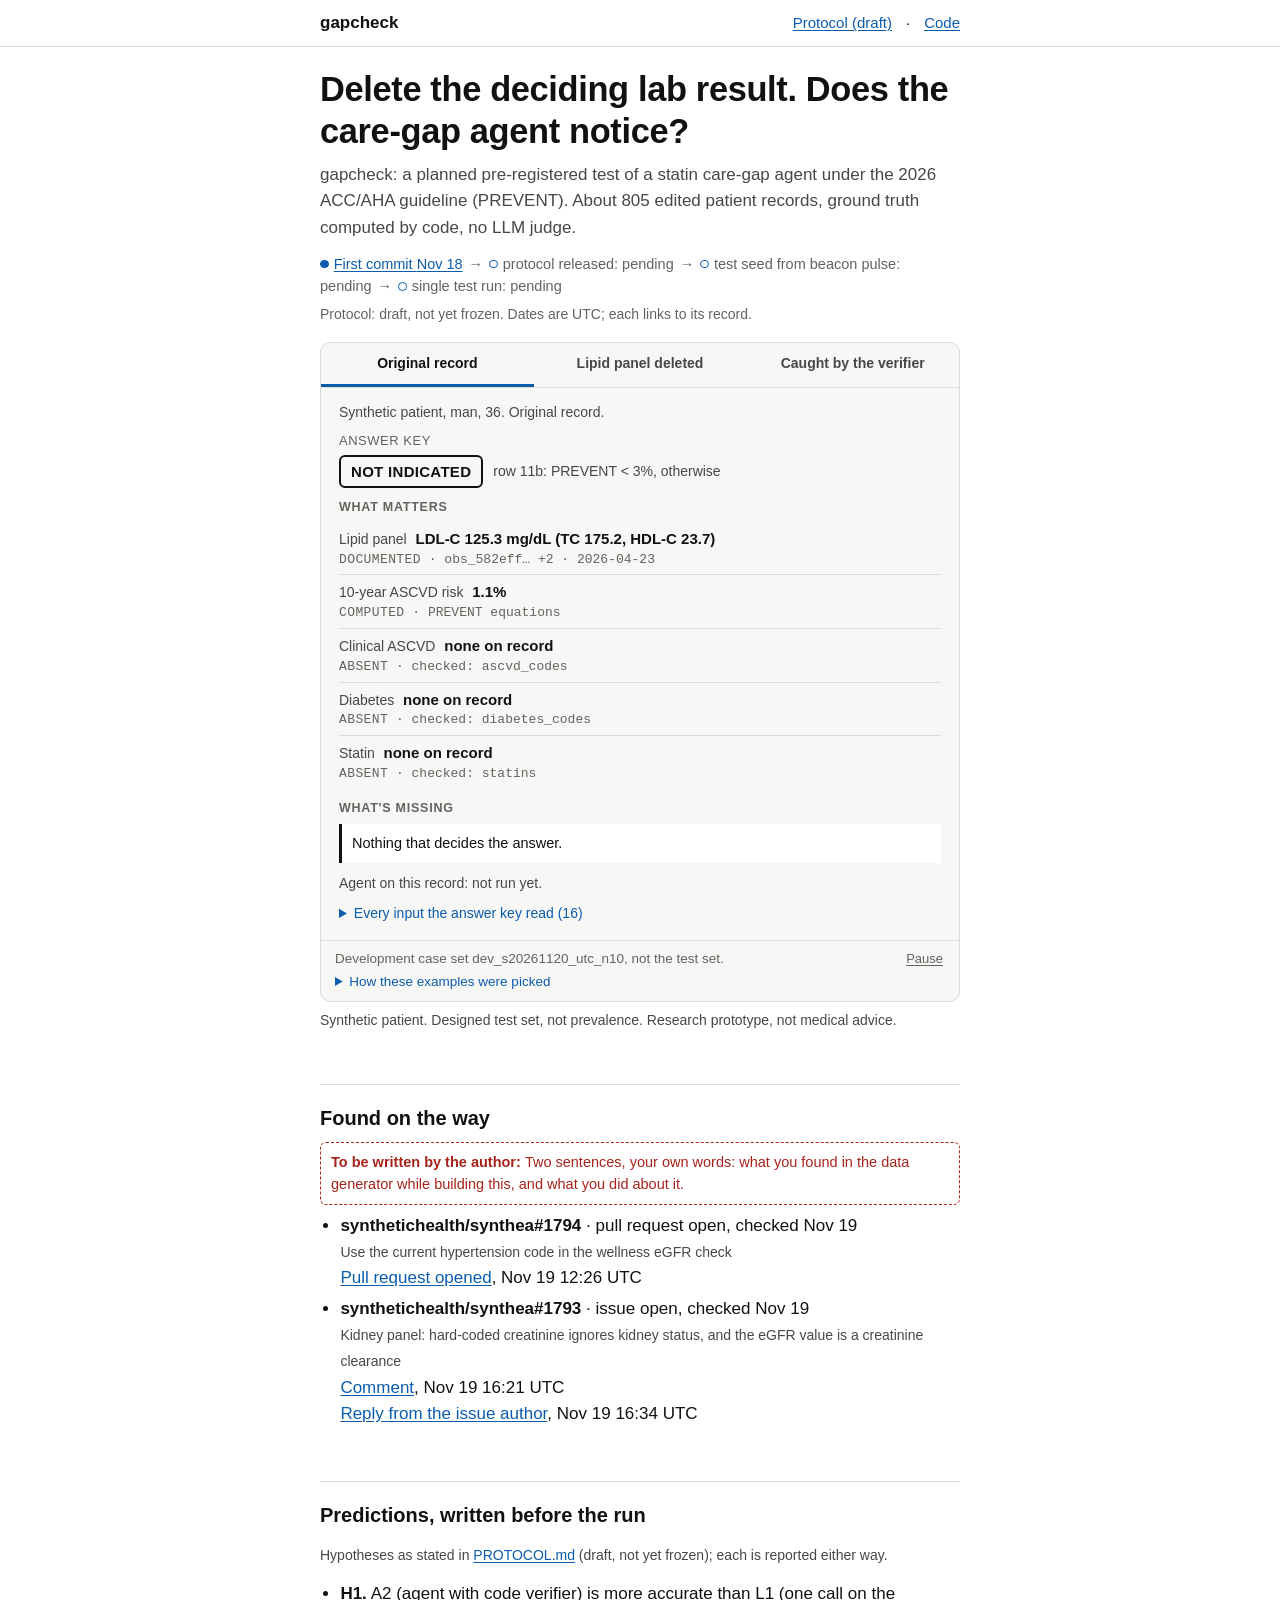
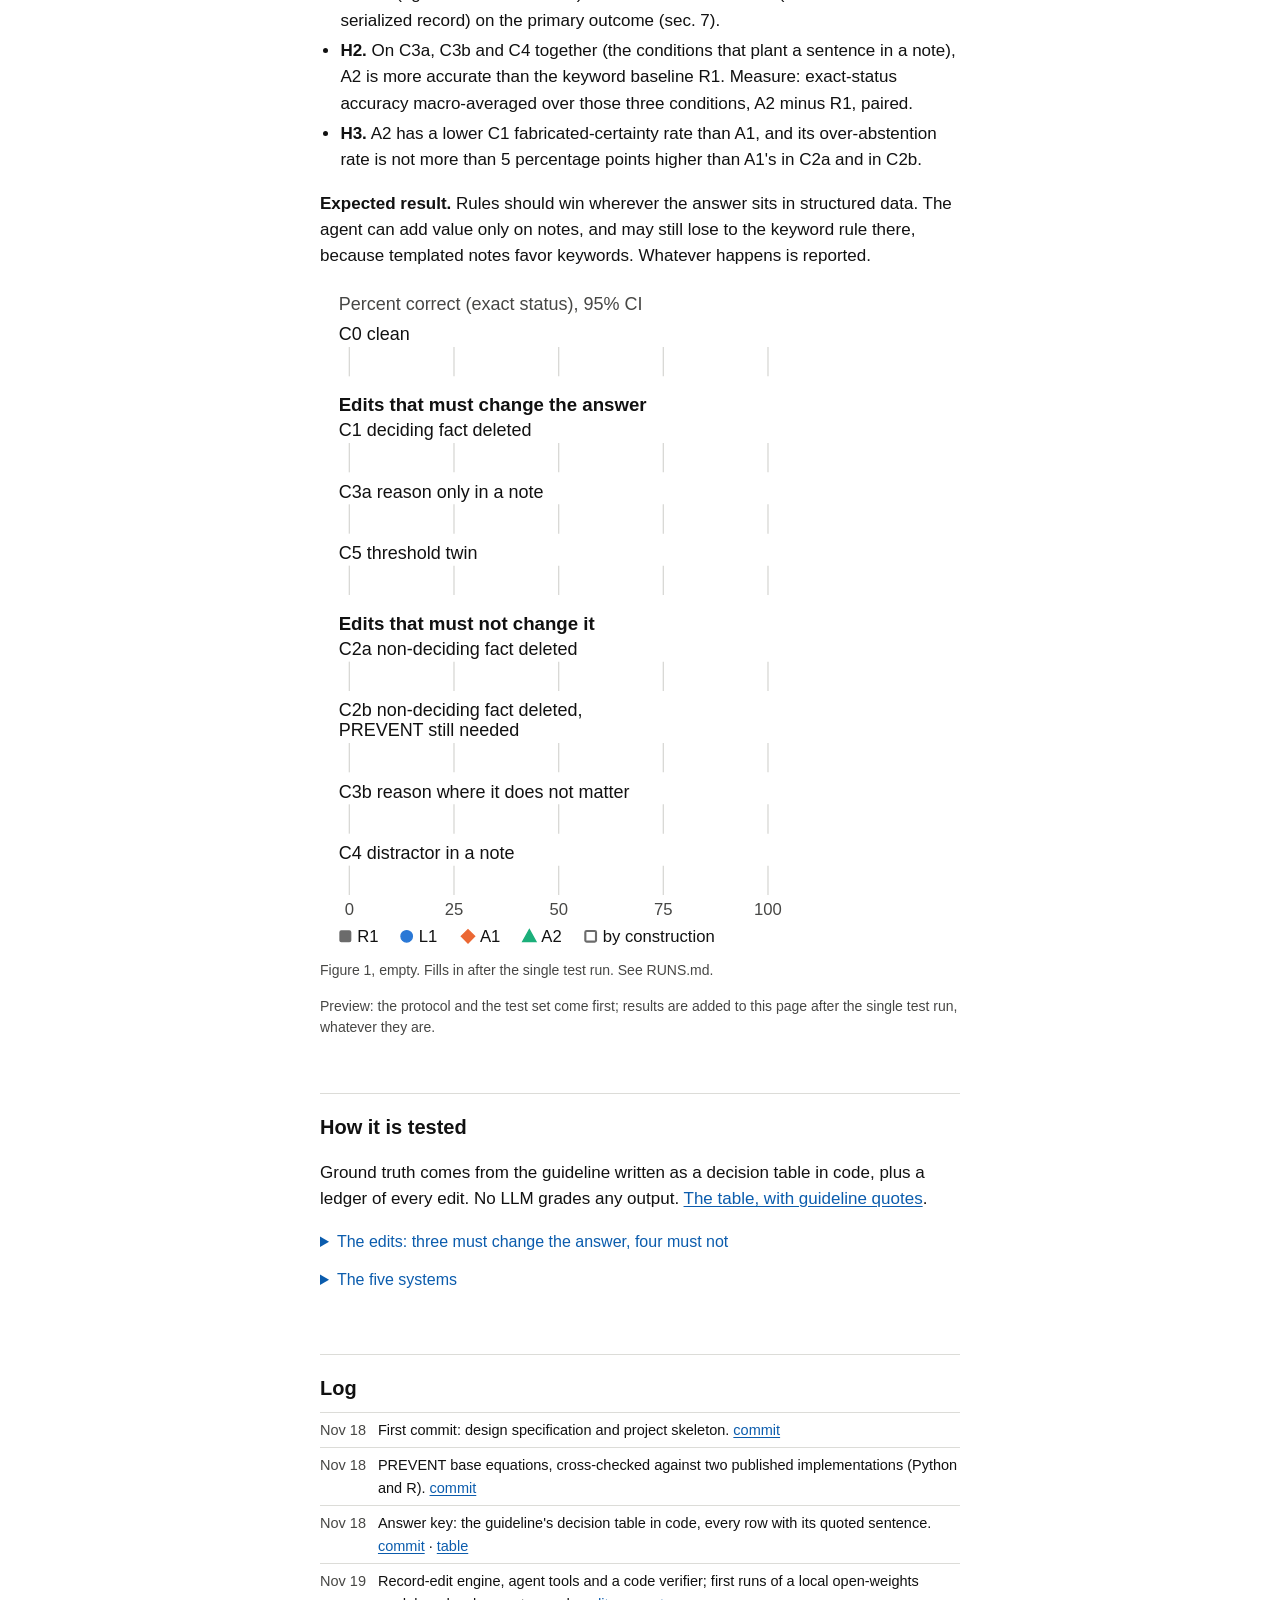
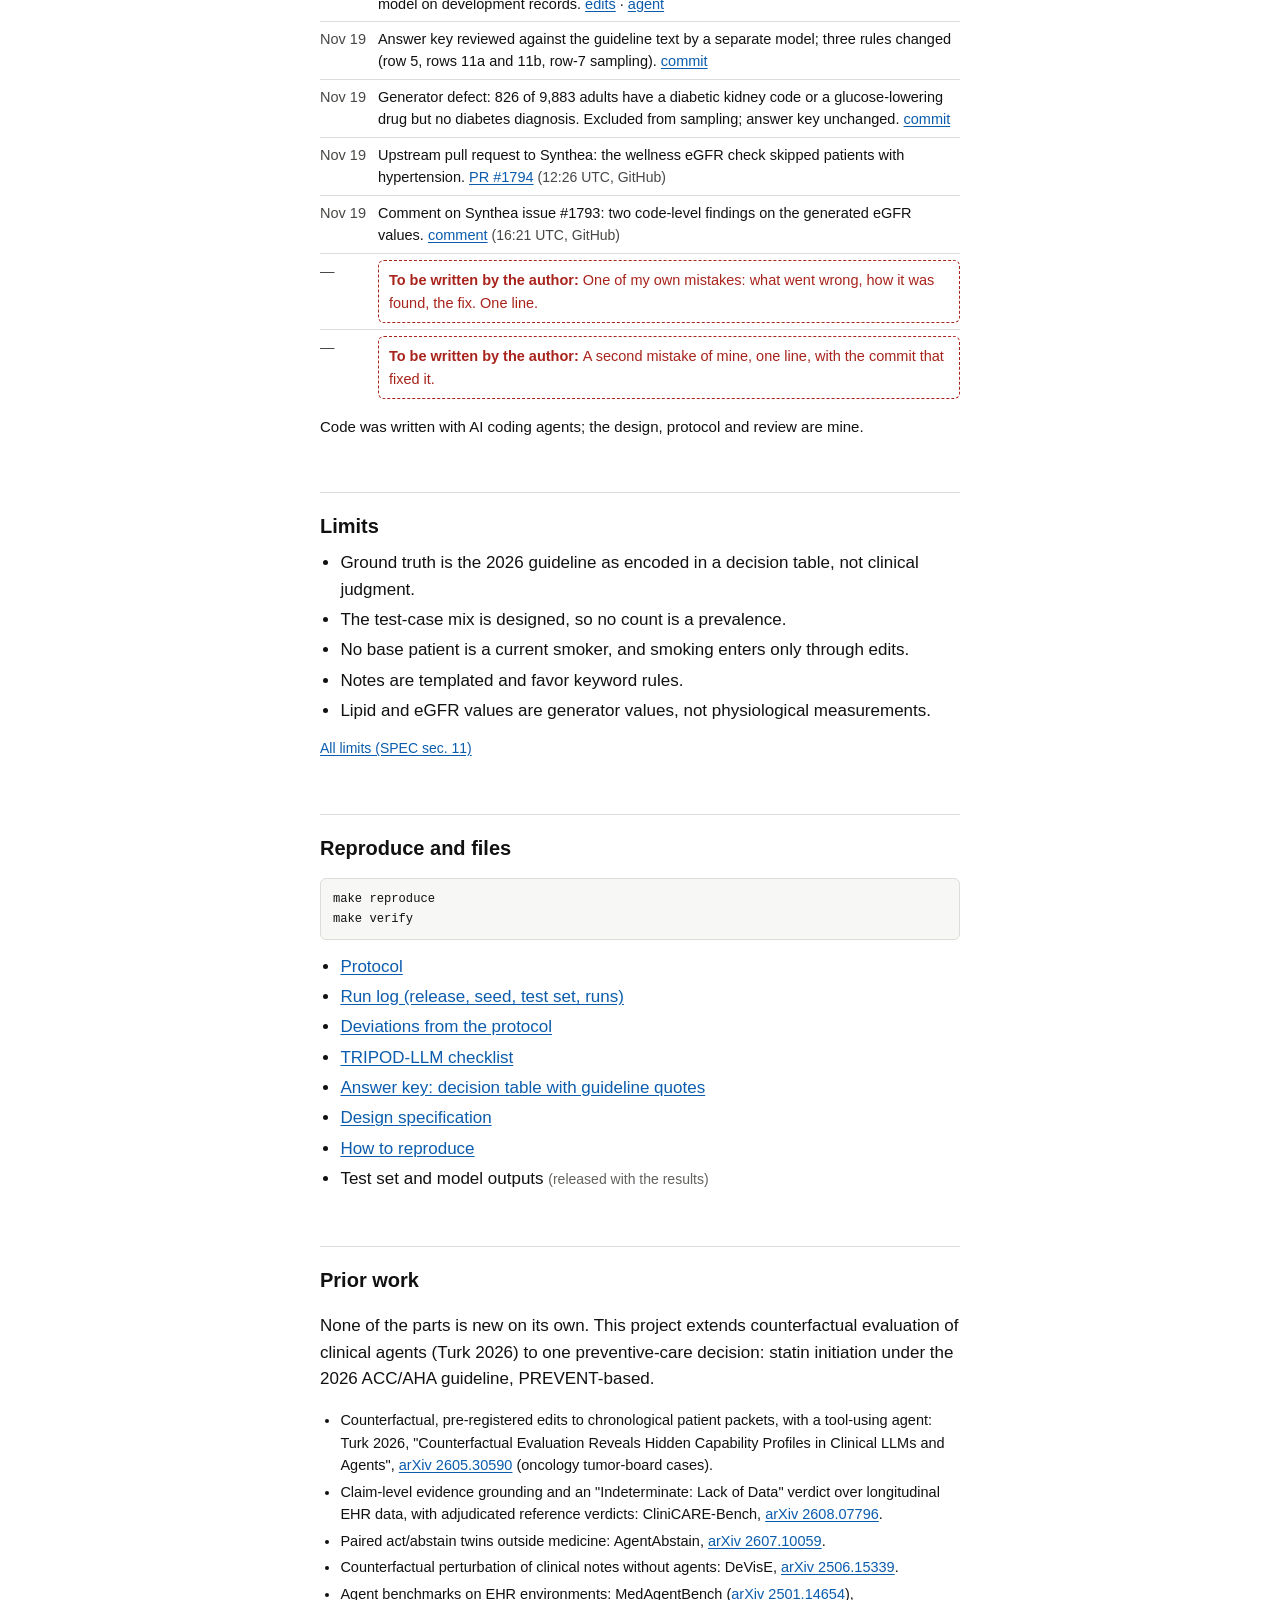
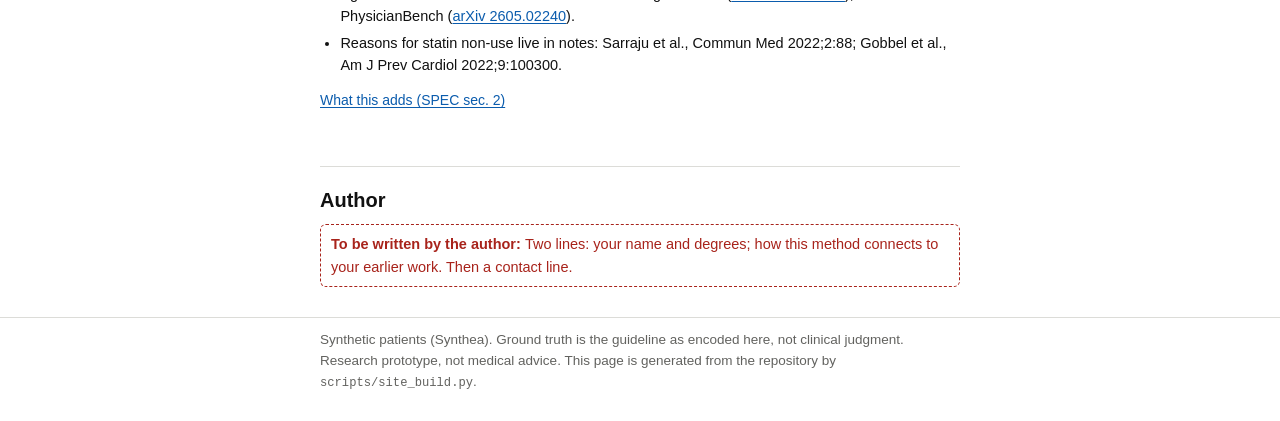
==== pages/index.html @ ba36ce8b "Point commit references at the re-authored history" ====
<!doctype html>
<html lang="en" data-state="preview">
<head>
<meta charset="utf-8">
<meta name="viewport" content="width=device-width, initial-scale=1">
<link rel="icon" href="data:,">
<title>gapcheck: Delete the deciding lab result. Does the care-gap agent notice?</title>
<meta name="description" content="gapcheck: a planned pre-registered test of a statin care-gap agent under the 2026 ACC/AHA guideline (PREVENT). About 805 edited patient records, ground truth computed by code, no LLM judge.">
<meta property="og:type" content="website">
<meta property="og:title" content="Delete the deciding lab result. Does the care-gap agent notice?">
<meta property="og:description" content="gapcheck: a planned pre-registered test of a statin care-gap agent under the 2026 ACC/AHA guideline (PREVENT). About 805 edited patient records, ground truth computed by code, no LLM judge.">
<meta property="og:url" content="https://starriet9.github.io/gapcheck/">
<meta property="og:image" content="https://starriet9.github.io/gapcheck/og.png">
<meta name="twitter:card" content="summary_large_image">
<style>
/* gapcheck page. Plain document, one accent color, system fonts, light and dark. */
:root {
  color-scheme: light;
  --bg: #ffffff;
  --ink: #111111;
  --ink-2: #474745;
  --muted: #62625f;
  --rule: #dcdcd8;
  --panel: #f7f7f5;
  --accent: #0b5cad;
  --accent-ink: #ffffff;
  --warn: #a8231b;
  --mark: #fff3bf;
  --f1-ink: #111111; --f1-ink2: #474745; --f1-rule: #d9d9d6; --f1-grid: #ececea;
  --f1-R1: #6b6b6b; --f1-L1: #2a78d6; --f1-A1: #eb6834; --f1-A2: #1baf7a;
  --sans: -apple-system, BlinkMacSystemFont, "Segoe UI", Roboto, "Helvetica Neue", Arial, sans-serif;
  --mono: ui-monospace, SFMono-Regular, Menlo, Consolas, "Liberation Mono", monospace;
}
@media (prefers-color-scheme: dark) {
  :root:not([data-theme="light"]) {
    color-scheme: dark;
    --bg: #121212; --ink: #ececea; --ink-2: #c6c6c2; --muted: #a2a29d; --rule: #34342f;
    --panel: #1b1b1a; --accent: #7cb4ff; --accent-ink: #0b0b0b; --warn: #ff8f86; --mark: #4a3f10;
    --f1-ink: #ececea; --f1-ink2: #c6c6c2; --f1-rule: #3a3a36; --f1-grid: #262624;
    --f1-R1: #a2a29d; --f1-L1: #3987e5; --f1-A1: #d95926; --f1-A2: #199e70;
  }
}
:root[data-theme="dark"] {
  color-scheme: dark;
  --bg: #121212; --ink: #ececea; --ink-2: #c6c6c2; --muted: #a2a29d; --rule: #34342f;
  --panel: #1b1b1a; --accent: #7cb4ff; --accent-ink: #0b0b0b; --warn: #ff8f86; --mark: #4a3f10;
  --f1-ink: #ececea; --f1-ink2: #c6c6c2; --f1-rule: #3a3a36; --f1-grid: #262624;
  --f1-R1: #a2a29d; --f1-L1: #3987e5; --f1-A1: #d95926; --f1-A2: #199e70;
}

*, *::before, *::after { box-sizing: border-box; }
html { -webkit-text-size-adjust: 100%; }
body {
  margin: 0; background: var(--bg); color: var(--ink);
  font: 16px/1.55 var(--sans);
  overflow-wrap: break-word;
}
a { color: var(--accent); text-underline-offset: 2px; }
a:focus-visible, button:focus-visible, summary:focus-visible {
  outline: 2px solid var(--accent); outline-offset: 2px; border-radius: 3px;
}
code, .mono { font-family: var(--mono); font-size: 0.9em; }
.wrap { max-width: 42rem; margin: 0 auto; padding: 0 16px; }
.skip { position: absolute; left: -9999px; }
.skip:focus { left: 16px; top: 8px; background: var(--bg); padding: 4px 8px; z-index: 2; }
.sr { position: absolute; width: 1px; height: 1px; overflow: hidden; clip: rect(0 0 0 0); white-space: nowrap; }

/* header row */
.top { border-bottom: 1px solid var(--rule); }
.top .wrap { display: flex; flex-wrap: wrap; align-items: baseline; gap: 4px 16px; padding-top: 10px; padding-bottom: 10px; }
.brand { font-weight: 700; color: var(--ink); text-decoration: none; margin-right: auto; }
.top nav { display: flex; flex-wrap: wrap; gap: 4px 14px; font-size: 15px; }
.top nav .pending { color: var(--muted); }

/* hook */
h1 { font-size: clamp(1.55rem, 6.4vw, 2.15rem); line-height: 1.2; letter-spacing: -0.01em; margin: 22px 0 10px; }
.sub { color: var(--ink-2); margin: 0 0 12px; }
.strip { list-style: none; margin: 0 0 6px; padding: 0; font-size: 14.5px; color: var(--ink-2); }
.strip li { display: inline; }
.strip li + li::before { content: "\2192"; color: var(--muted); margin: 0 6px; }
.dot { display: inline-block; width: 0.6em; height: 0.6em; border-radius: 50%; margin-right: 5px; vertical-align: 0.05em; border: 1.5px solid var(--accent); }
.done .dot { background: var(--accent); }
.pend { color: var(--muted); }
.strip-note { font-size: 14px; color: var(--muted); margin: 0 0 16px; }

/* card */
.card { border: 1px solid var(--rule); border-radius: 10px; background: var(--panel); margin: 0 0 8px; }
.tabs { display: none; }
.card.js .tabs { display: grid; grid-template-columns: repeat(3, 1fr); border-bottom: 1px solid var(--rule); }
.tab {
  font: 600 14px/1.25 var(--sans); color: var(--ink-2); background: none; border: 0; cursor: pointer;
  padding: 10px 6px 9px; border-bottom: 3px solid transparent; min-height: 44px;
}
.tab[aria-selected="true"] { color: var(--ink); border-bottom-color: var(--accent); }
.pause { display: none; }
.card.js .pause { display: inline; }
.pause { font: 13px var(--sans); color: var(--muted); background: none; border: 0; cursor: pointer; padding: 4px 2px; text-decoration: underline; text-underline-offset: 2px; }
.state { padding: 12px 14px 14px; }
.card:not(.js) .state + .state { border-top: 1px dashed var(--rule); }
.card.js .state[hidden] { display: none; }
.state-title { font-size: 15px; margin: 0 0 6px; }
.card.js .state-title { position: absolute; width: 1px; height: 1px; overflow: hidden; clip: rect(0 0 0 0); }
.who { font-size: 14px; color: var(--ink-2); margin: 0 0 8px; }
.verdict { display: flex; flex-wrap: wrap; align-items: center; gap: 4px 10px; margin: 0 0 10px; }
.verdict .k { font-size: 13px; color: var(--muted); width: 100%; text-transform: uppercase; letter-spacing: 0.04em; }
.pill { font: 700 15px/1 var(--sans); letter-spacing: 0.02em; padding: 7px 10px; border-radius: 6px; border: 2px solid var(--ink); }
.pill.GAP { background: var(--accent); border-color: var(--accent); color: var(--accent-ink); }
.pill.CANNOT_DETERMINE { border-style: dashed; }
.pill.wrong { border-color: var(--warn); color: var(--warn); }
.verdict .row { font-size: 14px; color: var(--ink-2); }
.was { font-size: 13.5px; color: var(--muted); width: 100%; }
.sec { font-size: 12.5px; font-weight: 700; letter-spacing: 0.06em; text-transform: uppercase; color: var(--muted); margin: 10px 0 4px; }
ul.lines { list-style: none; margin: 0; padding: 0; }
ul.lines li { padding: 5px 0; border-top: 1px solid var(--rule); line-height: 1.4; }
ul.lines li:first-child { border-top: 0; }
.lab { font-size: 14px; color: var(--ink-2); margin-right: 4px; }
.val { font-size: 15px; font-weight: 600; }
.meta { font: 13px/1.45 var(--mono); color: var(--muted); }
.tag { letter-spacing: 0.03em; }
del .val, li.deleted .val { text-decoration: line-through; text-decoration-thickness: 2px; color: var(--ink-2); }
li.deleted .meta strong, .fail strong { color: var(--warn); font-family: var(--sans); font-size: 13.5px; }
li.blocked .val { color: var(--ink-2); font-weight: 500; font-style: italic; }
.missing { margin: 6px 0 0; padding: 8px 10px; border-left: 3px solid var(--ink); background: var(--bg); font-size: 14.5px; }
.missing p { margin: 0; }
.agent { font-size: 14px; color: var(--ink-2); margin: 10px 0 0; }
.fail { margin: 4px 0; padding: 6px 10px; border-left: 3px solid var(--warn); background: var(--bg); font-size: 14px; }
.fail .small { display: block; }
p.cites { margin: 0 0 6px; }
.step { font-size: 14px; margin: 8px 0 4px; }
p.meta { margin: 0 0 6px; }
ul.lines.tight li { padding: 3px 0; }
details.all { margin-top: 8px; font-size: 14px; }
details.all summary { cursor: pointer; color: var(--accent); }
details.fold { font-size: 16px; margin: 6px 0; }
details.fold summary { min-height: 32px; }
.card-note { font-size: 13.5px; color: var(--muted); padding: 6px 14px 8px; border-top: 1px solid var(--rule); }
.note-row { display: flex; justify-content: space-between; align-items: baseline; gap: 10px; }
.card-note summary { cursor: pointer; color: var(--accent); margin-top: 2px; }
.card-note ul { margin: 4px 0 2px; }
.under { font-size: 14px; color: var(--ink-2); margin: 0 0 28px; }

/* sections */
section.s { padding-top: 6px; margin-bottom: 30px; }
h2 { font-size: 1.25rem; margin: 18px 0 8px; border-top: 1px solid var(--rule); padding-top: 18px; }
h3 { font-size: 1rem; margin: 14px 0 4px; }
.user {
  border: 1.5px dashed var(--warn); color: var(--warn); border-radius: 6px; padding: 8px 10px;
  font-size: 14.5px; margin: 8px 0;
}
.user::before { content: "To be written by the author: "; font-weight: 700; }
td .user { margin: 0; }
ol.edits, ul.plain { padding-left: 1.2em; margin: 6px 0; }
ol.edits li, ul.plain li { margin: 4px 0; }
.hyp li { margin: 6px 0; }
.small { font-size: 14px; color: var(--ink-2); }
figure { margin: 10px 0 8px; }
figure svg { width: 100%; max-width: 30rem; height: auto; display: block; }
figure svg text { font-family: var(--sans); }
.figure1 .f1t, .figure1 .f1l { font-size: 13.5px; }
.figure1 .f1g { font-size: 14px; }
.figure1 .f1a { font-size: 12.5px; }
figcaption { font-size: 14px; color: var(--ink-2); }
table.log { width: 100%; border-collapse: collapse; font-size: 14.5px; }
table.log td { padding: 6px 0; border-top: 1px solid var(--rule); vertical-align: top; }
table.log td.d { white-space: nowrap; color: var(--ink-2); padding-right: 12px; font-variant-numeric: tabular-nums; }
.disclose { font-size: 15px; margin: 10px 0 0; }
pre { background: var(--panel); border: 1px solid var(--rule); border-radius: 6px; padding: 10px 12px; overflow-x: auto; font: 13.5px/1.5 var(--mono); }
.files li .pend { font-size: 14px; }
.refs li { margin: 5px 0; font-size: 14.5px; }
footer { border-top: 1px solid var(--rule); color: var(--muted); font-size: 13.5px; padding: 12px 0 28px; }

@media (prefers-reduced-motion: no-preference) {
  .card.js .state:not([hidden]) { animation: fadein 160ms ease-out; }
}
@keyframes fadein { from { opacity: 0.35; } to { opacity: 1; } }
@media (min-width: 40rem) {
  body { font-size: 17px; }
  .state { padding: 14px 18px 16px; }
}
@media print {
  .card .tabs, .pause { display: none !important; }
  .card .state[hidden] { display: block !important; }
}
</style>
</head>
<body>
<a class="skip" href="#main">Skip to content</a>
<header class="top"><div class="wrap"><a class="brand" href="https://starriet9.github.io/gapcheck/">gapcheck</a><nav aria-label="Links"><a href="https://github.com/starriet9/gapcheck/blob/main/PROTOCOL.md">Protocol (draft)</a> · <a href="https://github.com/starriet9/gapcheck">Code</a></nav></div></header>
<main id="main" class="wrap">
<h1>Delete the deciding lab result. Does the care-gap agent notice?</h1><p class="sub">gapcheck: a planned pre-registered test of a statin care-gap agent under the 2026 ACC/AHA guideline (PREVENT). About 805 edited patient records, ground truth computed by code, no LLM judge.</p><ol class="strip" aria-label="Timeline"><li class="done"><span class="dot" aria-hidden="true"></span><a href="https://github.com/starriet9/gapcheck/commit/24dd7b3f9827656913c5e1a7b336f342e0ca8cf7">First commit <time datetime="2026-11-18">Nov 18</time></a></li><li class="pend"><span class="dot" aria-hidden="true"></span>protocol released: pending</li><li class="pend"><span class="dot" aria-hidden="true"></span>test seed from beacon pulse: pending</li><li class="pend"><span class="dot" aria-hidden="true"></span>single test run: pending</li></ol><p class="strip-note">Protocol: draft, not yet frozen. Dates are UTC; each links to its record.</p><div class="card" id="card" aria-label="Example: one synthetic patient, before and after an edit"><div class="tabs" role="tablist" aria-label="Card states"><button type="button" role="tab" class="tab" id="tab-original" aria-controls="state-original" aria-selected="true" tabindex="0">Original record</button><button type="button" role="tab" class="tab" id="tab-edited" aria-controls="state-edited" aria-selected="false" tabindex="-1">Lipid panel deleted</button><button type="button" role="tab" class="tab" id="tab-caught" aria-controls="state-caught" aria-selected="false" tabindex="-1">Caught by the verifier</button></div><section class="state" id="state-original" role="tabpanel" aria-labelledby="tab-original" data-dwell="3000"><h3 class="state-title">1. Original record</h3><p class="who">Synthetic patient, man, 36. Original record.</p><div class="verdict"><span class="k">Answer key</span><span class="pill NOT_INDICATED">NOT INDICATED</span><span class="row">row 11b: PREVENT &lt; 3%, otherwise</span></div><p class="sec">What matters</p><ul class="lines"><li class=""><div><span class="lab">Lipid panel</span> <span class="val">LDL-C 125.3 mg/dL (TC 175.2, HDL-C 23.7)</span></div><div class="meta"><span class="tag">DOCUMENTED</span> · <span title="obs_582eff37828319f8, obs_6830546edb4480ef, obs_2771fb79a1ff91ec">obs_582eff… +2</span> · 2026-04-23</div></li><li class=""><div><span class="lab">10-year ASCVD risk</span> <span class="val">1.1%</span></div><div class="meta"><span class="tag">COMPUTED</span> · PREVENT equations</div></li><li class=""><div><span class="lab">Clinical ASCVD</span> <span class="val">none on record</span></div><div class="meta"><span class="tag">ABSENT</span> · checked: ascvd_codes</div></li><li class=""><div><span class="lab">Diabetes</span> <span class="val">none on record</span></div><div class="meta"><span class="tag">ABSENT</span> · checked: diabetes_codes</div></li><li class=""><div><span class="lab">Statin</span> <span class="val">none on record</span></div><div class="meta"><span class="tag">ABSENT</span> · checked: statins</div></li></ul><p class="sec">What's missing</p><div class="missing"><p>Nothing that decides the answer.</p></div><p class="agent">Agent on this record: not run yet.</p><details class="all"><summary>Every input the answer key read (16)</summary><ul class="lines"><li class=""><div><span class="lab">Age</span> <span class="val">36</span></div><div class="meta"><span class="tag">DOCUMENTED</span> · demographics</div></li><li class=""><div><span class="lab">Sex</span> <span class="val">male</span></div><div class="meta"><span class="tag">DOCUMENTED</span> · demographics</div></li><li class=""><div><span class="lab">Statin</span> <span class="val">none on record</span></div><div class="meta"><span class="tag">ABSENT</span> · checked: statins</div></li><li class=""><div><span class="lab">HIV</span> <span class="val">none on record</span></div><div class="meta"><span class="tag">ABSENT</span> · checked: hiv_codes</div></li><li class=""><div><span class="lab">ESRD, dialysis, transplant</span> <span class="val">none on record</span></div><div class="meta"><span class="tag">ABSENT</span> · checked: esrd_codes</div></li><li class=""><div><span class="lab">Clinical ASCVD</span> <span class="val">none on record</span></div><div class="meta"><span class="tag">ABSENT</span> · checked: ascvd_codes</div></li><li class=""><div><span class="lab">Diabetes</span> <span class="val">none on record</span></div><div class="meta"><span class="tag">ABSENT</span> · checked: diabetes_codes</div></li><li class=""><div><span class="lab">CKD stage 3-4</span> <span class="val">none on record</span></div><div class="meta"><span class="tag">ABSENT</span> · checked: ckd_codes</div></li><li class=""><div><span class="lab">Diabetes complications</span> <span class="val">none on record</span></div><div class="meta"><span class="tag">ABSENT</span> · checked: row5_feature_codes</div></li><li class=""><div><span class="lab">BP medication</span> <span class="val">none on record</span></div><div class="meta"><span class="tag">ABSENT</span> · checked: bp_drugs</div></li><li class=""><div><span class="lab">Lipid panel</span> <span class="val">LDL-C 125.3 mg/dL (TC 175.2, HDL-C 23.7)</span></div><div class="meta"><span class="tag">DOCUMENTED</span> · <span title="obs_582eff37828319f8, obs_6830546edb4480ef, obs_2771fb79a1ff91ec">obs_582eff… +2</span> · 2026-04-23</div></li><li class=""><div><span class="lab">Systolic BP</span> <span class="val">129 mm Hg</span></div><div class="meta"><span class="tag">DOCUMENTED</span> · <span title="obs_47196dd0c2ff669b">obs_47196d…</span> · 2026-04-23</div></li><li class=""><div><span class="lab">Smoking status</span> <span class="val">Never smoked tobacco</span></div><div class="meta"><span class="tag">DOCUMENTED</span> · <span title="obs_ef9502c7f00707c7">obs_ef9502…</span> · 2026-04-23</div></li><li class=""><div><span class="lab">eGFR</span> <span class="val">133.3 mL/min/1.73 m²</span></div><div class="meta"><span class="tag">DOCUMENTED</span> · <span title="obs_09f0ec2a6e4910ec">obs_09f0ec…</span> · 2026-04-23</div></li><li class=""><div><span class="lab">10-year ASCVD risk</span> <span class="val">1.1%</span></div><div class="meta"><span class="tag">COMPUTED</span> · PREVENT equations</div></li><li class=""><div><span class="lab">30-year ASCVD risk</span> <span class="val">7.1%</span></div><div class="meta"><span class="tag">COMPUTED</span> · PREVENT equations</div></li></ul></details></section><section class="state" id="state-edited" role="tabpanel" aria-labelledby="tab-edited" data-dwell="3000"><h3 class="state-title">2. Lipid panel deleted</h3><p class="who">Same patient. Every lipid panel result deleted: 12 record rows, and its mentions in 3 notes.</p><div class="verdict"><span class="k">Answer key</span><span class="pill CANNOT_DETERMINE">CANNOT DETERMINE</span><span class="row">missing: lipid panel</span><span class="was">Original record: NOT INDICATED</span></div><p class="sec">What matters</p><ul class="lines"><li class="deleted"><div><span class="lab">Lipid panel</span> <del><span class="val">LDL-C 125.3 mg/dL (TC 175.2, HDL-C 23.7)</span></del><span class="sr"> (deleted)</span></div><div class="meta"><strong>deleted</strong> (12 rows) · was <span title="obs_582eff37828319f8, obs_6830546edb4480ef, obs_2771fb79a1ff91ec">obs_582eff… +2</span></div></li><li class="blocked"><div><span class="lab">10-year ASCVD risk</span> <span class="val">cannot be computed</span></div><div class="meta">no lipid panel, so PREVENT has no input</div></li><li class=""><div><span class="lab">Clinical ASCVD</span> <span class="val">none on record</span></div><div class="meta"><span class="tag">ABSENT</span> · checked: ascvd_codes</div></li><li class=""><div><span class="lab">Diabetes</span> <span class="val">none on record</span></div><div class="meta"><span class="tag">ABSENT</span> · checked: diabetes_codes</div></li><li class=""><div><span class="lab">Statin</span> <span class="val">none on record</span></div><div class="meta"><span class="tag">ABSENT</span> · checked: statins</div></li></ul><p class="sec">What's missing</p><div class="missing"><p>Lipid panel: 10-year risk cannot be computed.</p></div><p class="agent">Agent on this record: not run yet.</p></section><section class="state" id="state-caught" role="tabpanel" aria-labelledby="tab-caught" data-dwell="7000"><h3 class="state-title">3. Caught by the verifier</h3><p class="who">Another synthetic patient, man, 46. Edit C4 (must not change the answer): a note now says &ldquo;Denies muscle aches or weakness.&rdquo;</p><div class="verdict"><span class="k">Agent&rsquo;s first answer</span><span class="pill GAP">GAP</span><span class="row">row 1: Clinical ASCVD (COR 1)</span></div><p class="small cites">Cites: Clinical ASCVD DOCUMENTED (5 rows) · Statin ABSENT · Reason not to prescribe (365 days) ABSENT</p><div class="fail">Listed as missing: <strong>Lipid panel, Systolic BP, eGFR</strong><span class="small">Verifier check 4 failed for all 3: each is on record. Check 4: an input listed as missing, or claimed absent, must really be absent.</span></div><p class="step">The agent is told only the check number and the claim, and gets one repair round.</p><div class="verdict"><span class="k">After repair</span><span class="pill GAP">GAP</span><span class="row">row 1: Clinical ASCVD (COR 1)</span></div><ul class="lines tight"><li><span class="lab">Lipid panel</span> <span class="val">LDL-C 160 mg/dL (TC 222.4, HDL-C 33)</span> <span class="meta">DOCUMENTED · <span title="obs_da70d0656b72dbd1, obs_a9f582dd1e80a740, obs_7e6196525bb2891f">obs_da70d0… +2</span></span></li><li><span class="lab">Systolic BP</span> <span class="val">110 mm Hg</span> <span class="meta">DOCUMENTED · <span title="obs_c9188684dc63f511">obs_c91886…</span></span></li><li><span class="lab">eGFR</span> <span class="val">84.3 mL/min/1.73 m²</span> <span class="meta">DOCUMENTED · <span title="obs_13bd22634c5d5eaa">obs_13bd22…</span></span></li></ul><p class="agent">All checks pass (12 claims). Answer key: <strong>GAP</strong>, row 1: Clinical ASCVD (COR 1).</p><p class="agent">Development record, local model. Not a result. Model: Qwen3.8-Flash-Next, 4-bit GGUF, CPU, temperature 0.</p></section><div class="card-note"><div class="note-row"><span>Development case set dev_s20261120_utc_n10, not the test set.</span><button type="button" class="pause" aria-pressed="false">Pause</button></div><details><summary>How these examples were picked</summary><ul class="plain"><li>Pair: the C1 twin with the smallest case id among those whose lipid panel was deleted, shown with its original record, whatever any system answered (the rule PROTOCOL.md sets for the test set, applied here to the development set). Case ids are hashes, so their order is arbitrary.</li><li>Caught failure: among real local-model A2 runs from a clean commit, the smallest case id whose first verifier round failed and whose single repair round passed.</li></ul></details></div></div><p class="under">Synthetic patient. Designed test set, not prevalence. Research prototype, not medical advice.</p>
<section class="s" id="found" aria-labelledby="h-found"><h2 id="h-found">Found on the way</h2><!-- USER: Two sentences, your own words: what you found in the data generator while building this, and what you did about it. --><div class="user">Two sentences, your own words: what you found in the data generator while building this, and what you did about it.</div><ul class="plain"><li><strong>synthetichealth/synthea#1794</strong> · pull request open, checked Nov 19<br><span class="small">Use the current hypertension code in the wellness eGFR check</span><br><a href="https://github.com/synthetichealth/synthea/pull/1794">Pull request opened</a>, Nov 19 12:26 UTC</li><li><strong>synthetichealth/synthea#1793</strong> · issue open, checked Nov 19<br><span class="small">Kidney panel: hard-coded creatinine ignores kidney status, and the eGFR value is a creatinine clearance</span><br><a href="https://github.com/synthetichealth/synthea/issues/1793#issuecomment-7015036080">Comment</a>, Nov 19 16:21 UTC<br><a href="https://github.com/synthetichealth/synthea/issues/1793#issuecomment-7015390260">Reply from the issue author</a>, Nov 19 16:34 UTC</li></ul></section>
<section class="s" id="predictions" aria-labelledby="h-pred"><h2 id="h-pred">Predictions, written before the run</h2><p class="small">Hypotheses as stated in <a href="https://github.com/starriet9/gapcheck/blob/main/PROTOCOL.md">PROTOCOL.md</a> (draft, not yet frozen); each is reported either way.</p><ul class="plain hyp"><li><strong>H1.</strong> A2 (agent with code verifier) is more accurate than L1 (one call on the serialized record) on the primary outcome (sec. 7).</li><li><strong>H2.</strong> On C3a, C3b and C4 together (the conditions that plant a sentence in a note), A2 is more accurate than the keyword baseline R1. Measure: exact-status accuracy macro-averaged over those three conditions, A2 minus R1, paired.</li><li><strong>H3.</strong> A2 has a lower C1 fabricated-certainty rate than A1, and its over-abstention rate is not more than 5 percentage points higher than A1's in C2a and in C2b.</li></ul><p><strong>Expected result.</strong> Rules should win wherever the answer sits in structured data. The agent can add value only on notes, and may still lose to the keyword rule there, because templated notes favor keywords. Whatever happens is reported.</p><figure><svg xmlns="http://www.w3.org/2000/svg" viewBox="0 0 360 505" role="img" aria-label="Figure 1: percent correct by condition and system (empty until the test run)" class="figure1"><line x1="22.0" x2="22.0" y1="45.0" y2="67.0" stroke="var(--f1-rule)" stroke-width="1"/><line x1="22.0" x2="22.0" y1="117.0" y2="139.0" stroke="var(--f1-rule)" stroke-width="1"/><line x1="22.0" x2="22.0" y1="163.0" y2="185.0" stroke="var(--f1-rule)" stroke-width="1"/><line x1="22.0" x2="22.0" y1="209.0" y2="231.0" stroke="var(--f1-rule)" stroke-width="1"/><line x1="22.0" x2="22.0" y1="281.0" y2="303.0" stroke="var(--f1-rule)" stroke-width="1"/><line x1="22.0" x2="22.0" y1="342.0" y2="364.0" stroke="var(--f1-rule)" stroke-width="1"/><line x1="22.0" x2="22.0" y1="388.0" y2="410.0" stroke="var(--f1-rule)" stroke-width="1"/><line x1="22.0" x2="22.0" y1="434.0" y2="456.0" stroke="var(--f1-rule)" stroke-width="1"/><text x="22.0" y="471.0" text-anchor="middle" class="f1a" fill="var(--f1-ink2)">0</text><line x1="100.5" x2="100.5" y1="45.0" y2="67.0" stroke="var(--f1-rule)" stroke-width="1"/><line x1="100.5" x2="100.5" y1="117.0" y2="139.0" stroke="var(--f1-rule)" stroke-width="1"/><line x1="100.5" x2="100.5" y1="163.0" y2="185.0" stroke="var(--f1-rule)" stroke-width="1"/><line x1="100.5" x2="100.5" y1="209.0" y2="231.0" stroke="var(--f1-rule)" stroke-width="1"/><line x1="100.5" x2="100.5" y1="281.0" y2="303.0" stroke="var(--f1-rule)" stroke-width="1"/><line x1="100.5" x2="100.5" y1="342.0" y2="364.0" stroke="var(--f1-rule)" stroke-width="1"/><line x1="100.5" x2="100.5" y1="388.0" y2="410.0" stroke="var(--f1-rule)" stroke-width="1"/><line x1="100.5" x2="100.5" y1="434.0" y2="456.0" stroke="var(--f1-rule)" stroke-width="1"/><text x="100.5" y="471.0" text-anchor="middle" class="f1a" fill="var(--f1-ink2)">25</text><line x1="179.0" x2="179.0" y1="45.0" y2="67.0" stroke="var(--f1-rule)" stroke-width="1"/><line x1="179.0" x2="179.0" y1="117.0" y2="139.0" stroke="var(--f1-rule)" stroke-width="1"/><line x1="179.0" x2="179.0" y1="163.0" y2="185.0" stroke="var(--f1-rule)" stroke-width="1"/><line x1="179.0" x2="179.0" y1="209.0" y2="231.0" stroke="var(--f1-rule)" stroke-width="1"/><line x1="179.0" x2="179.0" y1="281.0" y2="303.0" stroke="var(--f1-rule)" stroke-width="1"/><line x1="179.0" x2="179.0" y1="342.0" y2="364.0" stroke="var(--f1-rule)" stroke-width="1"/><line x1="179.0" x2="179.0" y1="388.0" y2="410.0" stroke="var(--f1-rule)" stroke-width="1"/><line x1="179.0" x2="179.0" y1="434.0" y2="456.0" stroke="var(--f1-rule)" stroke-width="1"/><text x="179.0" y="471.0" text-anchor="middle" class="f1a" fill="var(--f1-ink2)">50</text><line x1="257.5" x2="257.5" y1="45.0" y2="67.0" stroke="var(--f1-rule)" stroke-width="1"/><line x1="257.5" x2="257.5" y1="117.0" y2="139.0" stroke="var(--f1-rule)" stroke-width="1"/><line x1="257.5" x2="257.5" y1="163.0" y2="185.0" stroke="var(--f1-rule)" stroke-width="1"/><line x1="257.5" x2="257.5" y1="209.0" y2="231.0" stroke="var(--f1-rule)" stroke-width="1"/><line x1="257.5" x2="257.5" y1="281.0" y2="303.0" stroke="var(--f1-rule)" stroke-width="1"/><line x1="257.5" x2="257.5" y1="342.0" y2="364.0" stroke="var(--f1-rule)" stroke-width="1"/><line x1="257.5" x2="257.5" y1="388.0" y2="410.0" stroke="var(--f1-rule)" stroke-width="1"/><line x1="257.5" x2="257.5" y1="434.0" y2="456.0" stroke="var(--f1-rule)" stroke-width="1"/><text x="257.5" y="471.0" text-anchor="middle" class="f1a" fill="var(--f1-ink2)">75</text><line x1="336.0" x2="336.0" y1="45.0" y2="67.0" stroke="var(--f1-rule)" stroke-width="1"/><line x1="336.0" x2="336.0" y1="117.0" y2="139.0" stroke="var(--f1-rule)" stroke-width="1"/><line x1="336.0" x2="336.0" y1="163.0" y2="185.0" stroke="var(--f1-rule)" stroke-width="1"/><line x1="336.0" x2="336.0" y1="209.0" y2="231.0" stroke="var(--f1-rule)" stroke-width="1"/><line x1="336.0" x2="336.0" y1="281.0" y2="303.0" stroke="var(--f1-rule)" stroke-width="1"/><line x1="336.0" x2="336.0" y1="342.0" y2="364.0" stroke="var(--f1-rule)" stroke-width="1"/><line x1="336.0" x2="336.0" y1="388.0" y2="410.0" stroke="var(--f1-rule)" stroke-width="1"/><line x1="336.0" x2="336.0" y1="434.0" y2="456.0" stroke="var(--f1-rule)" stroke-width="1"/><text x="336.0" y="471.0" text-anchor="middle" class="f1a" fill="var(--f1-ink2)">100</text><text x="14" y="17" class="f1t" fill="var(--f1-ink2)">Percent correct (exact status), 95% CI</text><text x="14" y="40" class="f1l" fill="var(--f1-ink)">C0 clean</text><text x="14" y="93" class="f1g" fill="var(--f1-ink)" font-weight="600">Edits that must change the answer</text><text x="14" y="112" class="f1l" fill="var(--f1-ink)">C1 deciding fact deleted</text><text x="14" y="158" class="f1l" fill="var(--f1-ink)">C3a reason only in a note</text><text x="14" y="204" class="f1l" fill="var(--f1-ink)">C5 threshold twin</text><text x="14" y="257" class="f1g" fill="var(--f1-ink)" font-weight="600">Edits that must not change it</text><text x="14" y="276" class="f1l" fill="var(--f1-ink)">C2a non-deciding fact deleted</text><text x="14" y="322" class="f1l" fill="var(--f1-ink)">C2b non-deciding fact deleted,</text><text x="14" y="337" class="f1l" fill="var(--f1-ink)">PREVENT still needed</text><text x="14" y="383" class="f1l" fill="var(--f1-ink)">C3b reason where it does not matter</text><text x="14" y="429" class="f1l" fill="var(--f1-ink)">C4 distractor in a note</text><rect x="15.0" y="483.0" width="8" height="8" rx="1" fill="var(--f1-R1)" stroke="var(--f1-R1)" stroke-width="1.0"/><text x="28" y="491" class="f1a" fill="var(--f1-ink)">R1</text><circle cx="65.0" cy="487.0" r="4.3" fill="var(--f1-L1)" stroke="var(--f1-L1)" stroke-width="1.0"/><text x="74" y="491" class="f1a" fill="var(--f1-ink)">L1</text><path d="M111.0 482.0L116.0 487.0L111.0 492.0L106.0 487.0Z" fill="var(--f1-A1)" stroke="var(--f1-A1)" stroke-width="1.0"/><text x="120" y="491" class="f1a" fill="var(--f1-ink)">A1</text><path d="M157.0 482.0L162.0 491.0L152.0 491.0Z" fill="var(--f1-A2)" stroke="var(--f1-A2)" stroke-width="1.0"/><text x="166" y="491" class="f1a" fill="var(--f1-ink)">A2</text><rect x="199.0" y="483.0" width="8" height="8" rx="1" fill="none" stroke="var(--f1-R1)" stroke-width="1.6"/><text x="212" y="491" class="f1a" fill="var(--f1-ink)">by construction</text></svg><figcaption>Figure 1, empty. Fills in after the single test run. See RUNS.md.</figcaption></figure><p class="small">Preview: the protocol and the test set come first; results are added to this page after the single test run, whatever they are.</p></section>
<section class="s" id="how" aria-labelledby="h-how"><h2 id="h-how">How it is tested</h2><p>Ground truth comes from the guideline written as a decision table in code, plus a ledger of every edit. No LLM grades any output. <a href="https://github.com/starriet9/gapcheck/blob/main/reports/oracle_rules.md">The table, with guideline quotes</a>.</p><details class="all fold"><summary>The edits: three must change the answer, four must not</summary><p class="small"><strong>C0 clean</strong>: no edit; correct is the answer-key label.</p><h3>Edits that must change the answer</h3><ul class="plain"><li><strong>C1 deciding fact deleted</strong> &rarr; CANNOT_DETERMINE with the deleted input in <code>missing</code>. <span class="small">Tests: noticing versus filling in.</span></li><li><strong>C3a reason only in a note</strong> &rarr; DOCUMENTED_REASON. <span class="small">Tests: where structured rules are blind.</span></li><li><strong>C5 threshold twin</strong> &rarr; The new oracle label. <span class="small">Tests: computing versus guessing.</span></li></ul><h3>Edits that must not change it</h3><ul class="plain"><li><strong>C2a non-deciding fact deleted</strong> &rarr; Unchanged. <span class="small">Tests: over-abstention.</span></li><li><strong>C2b non-deciding fact deleted, PREVENT still needed</strong> &rarr; Unchanged. <span class="small">Tests: over-abstention when abstaining is tempting.</span></li><li><strong>C3b reason where it does not matter</strong> &rarr; Unchanged. <span class="small">Tests: reason sentence alone does not decide.</span></li><li><strong>C4 distractor in a note</strong> &rarr; Unchanged. <span class="small">Tests: keyword-triggered errors.</span></li></ul><details class="all"><summary>What each edit does</summary><ul class="plain"><li><strong>C1 deciding fact deleted.</strong> Every instance of one open-world input (lipid panel, SBP, smoking status) removed, where it is deciding. <span class="small">Applied to: S2, S4, S5.</span></li><li><strong>C2a non-deciding fact deleted.</strong> Same deletion where an earlier row makes the input irrelevant. <span class="small">Applied to: S1, S3, ON_THERAPY patients.</span></li><li><strong>C2b non-deciding fact deleted, PREVENT still needed.</strong> Smoking status deleted where the label is the same for both values (for example S4 at risk ≥ 5% either way). <span class="small">Applied to: S4, S5.</span></li><li><strong>C3a reason only in a note.</strong> One sentence states a reason (sec. 3.3) in a note chosen at random within 365 days of index. Structured data unchanged.. <span class="small">Applied to: GAP patients.</span></li><li><strong>C3b reason where it does not matter.</strong> Same sentence. <span class="small">Applied to: NOT_INDICATED patients.</span></li><li><strong>C4 distractor in a note.</strong> Negation ("denies muscle aches"), a relative's statin, "statin discussed, will revisit next visit" (reported on its own line), "fatty liver, liver tests stable". <span class="small">Applied to: GAP and NOT_INDICATED patients.</span></li><li><strong>C5 threshold twin.</strong> One value moved across a cut: LDL-C of the latest panel 185 ↔ 195 (TC moved by the same amount); SBP or TC moved so risk crosses 5% or 3%; or every smoking row in the 3 years before index set to "Smokes tobacco daily". <span class="small">Applied to: S2, S4, S5 and near-threshold patients.</span></li></ul></details></details><details class="all fold"><summary>The five systems</summary><ul class="plain"><li><strong>R0</strong> The oracle on structured data only (no notes).</li><li><strong>R1</strong> R0 plus keyword and regular-expression rules over notes for reasons, with simple negation handling.</li><li><strong>L1</strong> One model call on a serialized record, with <code>prevent_risk</code> as its only tool (at most two tool rounds).</li><li><strong>A1</strong> Tool-using agent.</li><li><strong>A2</strong> A1 plus the code verifier (sec.</li></ul></details></section>
<section class="s" id="log" aria-labelledby="h-log"><h2 id="h-log">Log</h2><table class="log"><caption class="sr">Dated log, UTC</caption><tbody><tr><td class="d"><time datetime="2026-11-18">Nov 18</time></td><td>First commit: design specification and project skeleton. <a href="https://github.com/starriet9/gapcheck/commit/7c6a2d5101f7b432241438684b05181c8ea3c1f9">commit</a></td></tr><tr><td class="d"><time datetime="2026-11-18">Nov 18</time></td><td>PREVENT base equations, cross-checked against two published implementations (Python and R). <a href="https://github.com/starriet9/gapcheck/commit/0b43a9346080615890ee2c8e900ac2753f934850">commit</a></td></tr><tr><td class="d"><time datetime="2026-11-18">Nov 18</time></td><td>Answer key: the guideline's decision table in code, every row with its quoted sentence. <a href="https://github.com/starriet9/gapcheck/commit/da51aa725ace57d7901feafdb83fd4bc62f4d461">commit</a> · <a href="https://github.com/starriet9/gapcheck/blob/main/reports/oracle_rules.md">table</a></td></tr><tr><td class="d"><time datetime="2026-11-19">Nov 19</time></td><td>Record-edit engine, agent tools and a code verifier; first runs of a local open-weights model on development records. <a href="https://github.com/starriet9/gapcheck/commit/c63251754b4a11c2d045022423fed72593ad5162">edits</a> · <a href="https://github.com/starriet9/gapcheck/commit/9c572540e547429abcf2ca63887fc8477655f9d5">agent</a></td></tr><tr><td class="d"><time datetime="2026-11-19">Nov 19</time></td><td>Answer key reviewed against the guideline text by a separate model; three rules changed (row 5, rows 11a and 11b, row-7 sampling). <a href="https://github.com/starriet9/gapcheck/commit/a9a88cc99562619b91ab967fcfdca7908dfbde7d">commit</a></td></tr><tr><td class="d"><time datetime="2026-11-19">Nov 19</time></td><td>Generator defect: 826 of 9,883 adults have a diabetic kidney code or a glucose-lowering drug but no diabetes diagnosis. Excluded from sampling; answer key unchanged. <a href="https://github.com/starriet9/gapcheck/commit/b7a022489868765c5f561760c149f13796406630">commit</a></td></tr><tr><td class="d"><time datetime="2026-11-19">Nov 19</time></td><td>Upstream pull request to Synthea: the wellness eGFR check skipped patients with hypertension. <a href="https://github.com/synthetichealth/synthea/pull/1794">PR #1794</a> <span class="small">(12:26 UTC, GitHub)</span></td></tr><tr><td class="d"><time datetime="2026-11-19">Nov 19</time></td><td>Comment on Synthea issue #1793: two code-level findings on the generated eGFR values. <a href="https://github.com/synthetichealth/synthea/issues/1793#issuecomment-7015036080">comment</a> <span class="small">(16:21 UTC, GitHub)</span></td></tr><tr><td class="d">&mdash;</td><td><!-- USER: One of my own mistakes: what went wrong, how it was found, the fix. One line. --><div class="user">One of my own mistakes: what went wrong, how it was found, the fix. One line.</div></td></tr><tr><td class="d">&mdash;</td><td><!-- USER: A second mistake of mine, one line, with the commit that fixed it. --><div class="user">A second mistake of mine, one line, with the commit that fixed it.</div></td></tr></tbody></table><p class="disclose">Code was written with AI coding agents; the design, protocol and review are mine.</p></section>
<section class="s" id="limits" aria-labelledby="h-lim"><h2 id="h-lim">Limits</h2><ul class="plain"><li>Ground truth is the 2026 guideline as encoded in a decision table, not clinical judgment.</li><li>The test-case mix is designed, so no count is a prevalence.</li><li>No base patient is a current smoker, and smoking enters only through edits.</li><li>Notes are templated and favor keyword rules.</li><li>Lipid and eGFR values are generator values, not physiological measurements.</li></ul><p class="small"><a href="https://github.com/starriet9/gapcheck/blob/main/SPEC.md#11-limits-fixed-text-for-readme-dashboard-and-write-up">All limits (SPEC sec. 11)</a></p></section>
<section class="s" id="files" aria-labelledby="h-files"><h2 id="h-files">Reproduce and files</h2><pre><code>make reproduce
make verify</code></pre><ul class="plain files"><li><a href="https://github.com/starriet9/gapcheck/blob/main/PROTOCOL.md">Protocol</a></li><li><a href="https://github.com/starriet9/gapcheck/blob/main/RUNS.md">Run log (release, seed, test set, runs)</a></li><li><a href="https://github.com/starriet9/gapcheck/blob/main/DEVIATIONS.md">Deviations from the protocol</a></li><li><a href="https://github.com/starriet9/gapcheck/blob/main/docs/TRIPOD-LLM.md">TRIPOD-LLM checklist</a></li><li><a href="https://github.com/starriet9/gapcheck/blob/main/reports/oracle_rules.md">Answer key: decision table with guideline quotes</a></li><li><a href="https://github.com/starriet9/gapcheck/blob/main/SPEC.md">Design specification</a></li><li><a href="https://github.com/starriet9/gapcheck/blob/main/docs/REPRODUCE.md">How to reproduce</a></li><li>Test set and model outputs <span class="pend">(released with the results)</span></li></ul></section>
<section class="s" id="prior" aria-labelledby="h-prior"><h2 id="h-prior">Prior work</h2><p>None of the parts is new on its own. This project extends counterfactual evaluation of clinical agents (Turk 2026) to one preventive-care decision: statin initiation under the 2026 ACC/AHA guideline, PREVENT-based.</p><ul class="plain refs"><li>Counterfactual, pre-registered edits to chronological patient packets, with a tool-using agent: Turk 2026, "Counterfactual Evaluation Reveals Hidden Capability Profiles in Clinical LLMs and Agents", <a href="https://arxiv.org/abs/2605.30590">arXiv 2605.30590</a> (oncology tumor-board cases).</li><li>Claim-level evidence grounding and an "Indeterminate: Lack of Data" verdict over longitudinal EHR data, with adjudicated reference verdicts: CliniCARE-Bench, <a href="https://arxiv.org/abs/2608.07796">arXiv 2608.07796</a>.</li><li>Paired act/abstain twins outside medicine: AgentAbstain, <a href="https://arxiv.org/abs/2607.10059">arXiv 2607.10059</a>.</li><li>Counterfactual perturbation of clinical notes without agents: DeVisE, <a href="https://arxiv.org/abs/2506.15339">arXiv 2506.15339</a>.</li><li>Agent benchmarks on EHR environments: MedAgentBench (<a href="https://arxiv.org/abs/2501.14654">arXiv 2501.14654</a>), PhysicianBench (<a href="https://arxiv.org/abs/2605.02240">arXiv 2605.02240</a>).</li><li>Reasons for statin non-use live in notes: Sarraju et al., Commun Med 2022;2:88; Gobbel et al., Am J Prev Cardiol 2022;9:100300.</li></ul><p class="small"><a href="https://github.com/starriet9/gapcheck/blob/main/SPEC.md#2-prior-work-and-what-this-adds">What this adds (SPEC sec. 2)</a></p></section>
<section class="s" id="author" aria-labelledby="h-author"><h2 id="h-author">Author</h2><!-- USER: Two lines: your name and degrees; how this method connects to your earlier work. Then a contact line. --><div class="user">Two lines: your name and degrees; how this method connects to your earlier work. Then a contact line.</div></section>
</main>
<footer><div class="wrap">Synthetic patients (Synthea). Ground truth is the guideline as encoded here, not clinical judgment. Research prototype, not medical advice. This page is generated from the repository by <code>scripts/site_build.py</code>.</div></footer>
<script>
/* Twin-patient card: three states as tabs. Without this script all three
   states are shown one under the other. Auto-advance (unless the reader
   prefers reduced motion) stops at the first press. ?state=N opens state N
   (0-2) without auto-advance; ?static disables auto-advance. */
(function () {
  "use strict";
  var card = document.getElementById("card");
  if (!card) return;
  var tabs = Array.prototype.slice.call(card.querySelectorAll('[role="tab"]'));
  var panels = Array.prototype.slice.call(card.querySelectorAll('[role="tabpanel"]'));
  var pause = card.querySelector(".pause");
  if (!tabs.length || tabs.length !== panels.length) return;
  var i = 0, timer = null;

  function show(n, focus) {
    i = (n % tabs.length + tabs.length) % tabs.length;
    for (var k = 0; k < tabs.length; k++) {
      var on = k === i;
      tabs[k].setAttribute("aria-selected", on ? "true" : "false");
      tabs[k].tabIndex = on ? 0 : -1;
      panels[k].hidden = !on;
    }
    if (focus) tabs[i].focus();
  }
  function dwell() {
    return parseInt(panels[i].getAttribute("data-dwell"), 10) || 3000;
  }
  function stop() {
    if (timer) clearTimeout(timer);
    timer = null;
    if (pause) { pause.textContent = "Play"; pause.setAttribute("aria-pressed", "true"); }
  }
  function tick() {
    timer = setTimeout(function () { show(i + 1); tick(); }, dwell());
  }
  function start() {
    if (timer) return;
    if (pause) { pause.textContent = "Pause"; pause.setAttribute("aria-pressed", "false"); }
    tick();
  }

  card.classList.add("js");
  tabs.forEach(function (t, k) {
    t.addEventListener("click", function () { stop(); show(k); });
  });
  card.querySelector('[role="tablist"]').addEventListener("keydown", function (e) {
    var n = { ArrowRight: i + 1, ArrowLeft: i - 1, Home: 0, End: tabs.length - 1 }[e.key];
    if (n === undefined) return;
    e.preventDefault();
    stop();
    show(n, true);
  });
  if (pause) pause.addEventListener("click", function () { if (timer) stop(); else start(); });

  var q = window.location.search;
  var m = /[?&]state=(\d)/.exec(q);
  var reduce = window.matchMedia && window.matchMedia("(prefers-reduced-motion: reduce)").matches;
  show(m ? parseInt(m[1], 10) : 0);
  if (m || /[?&]static/.test(q) || reduce) stop(); else start();
  window.gapcheckCard = { show: function (n) { stop(); show(n); }, stop: stop };
})();
</script>
</body>
</html>
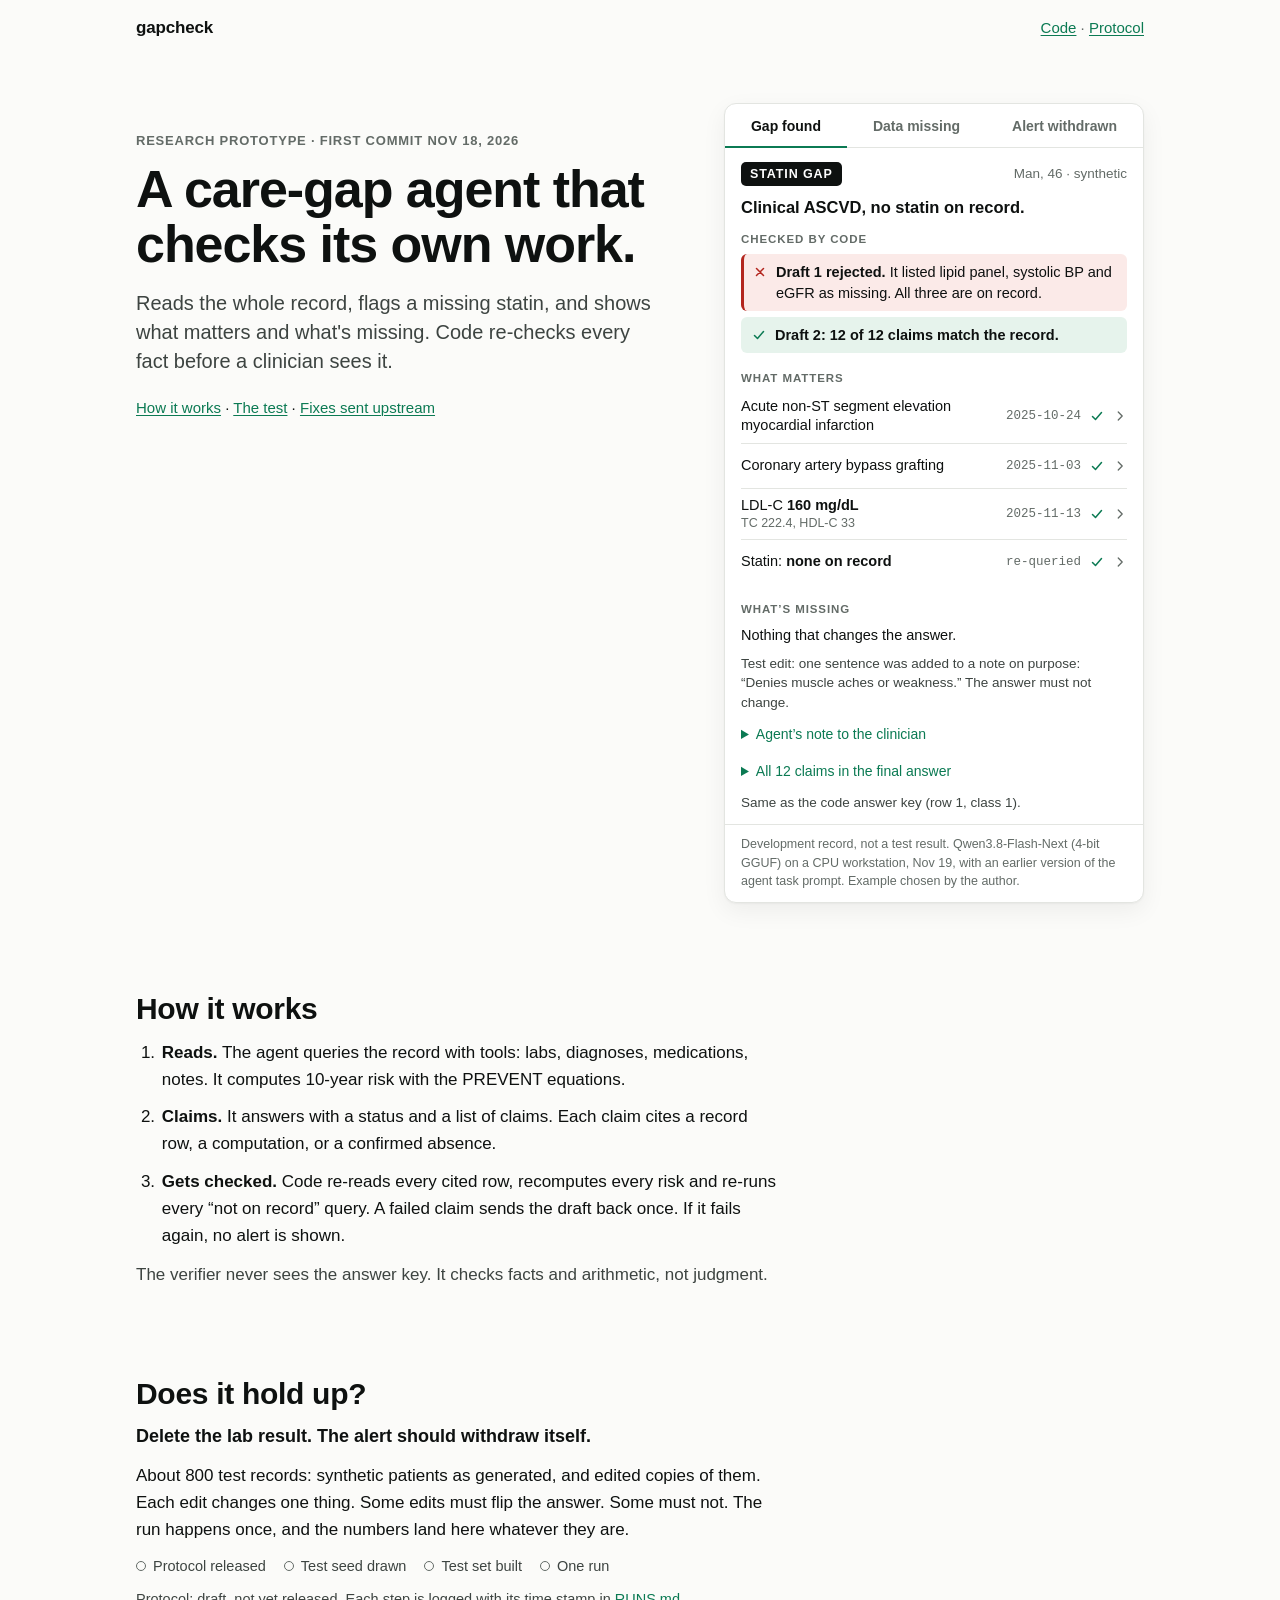
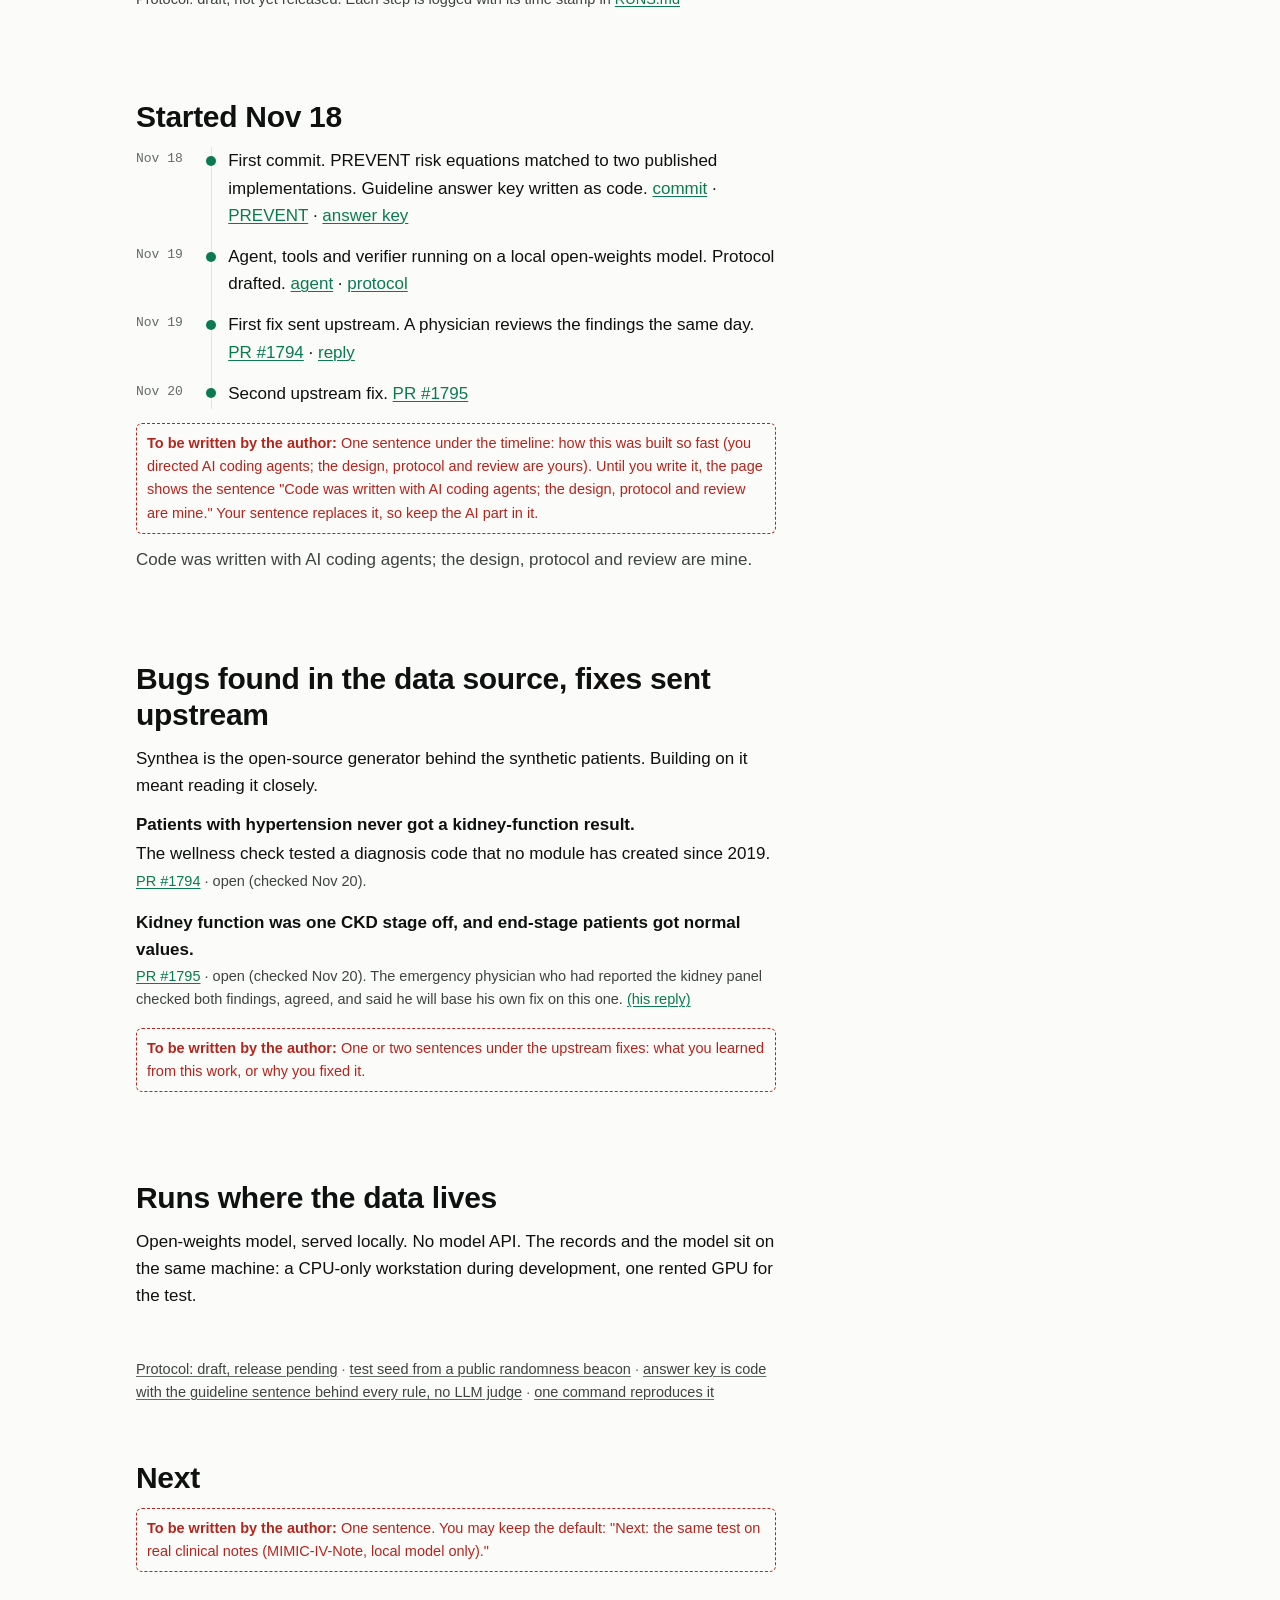
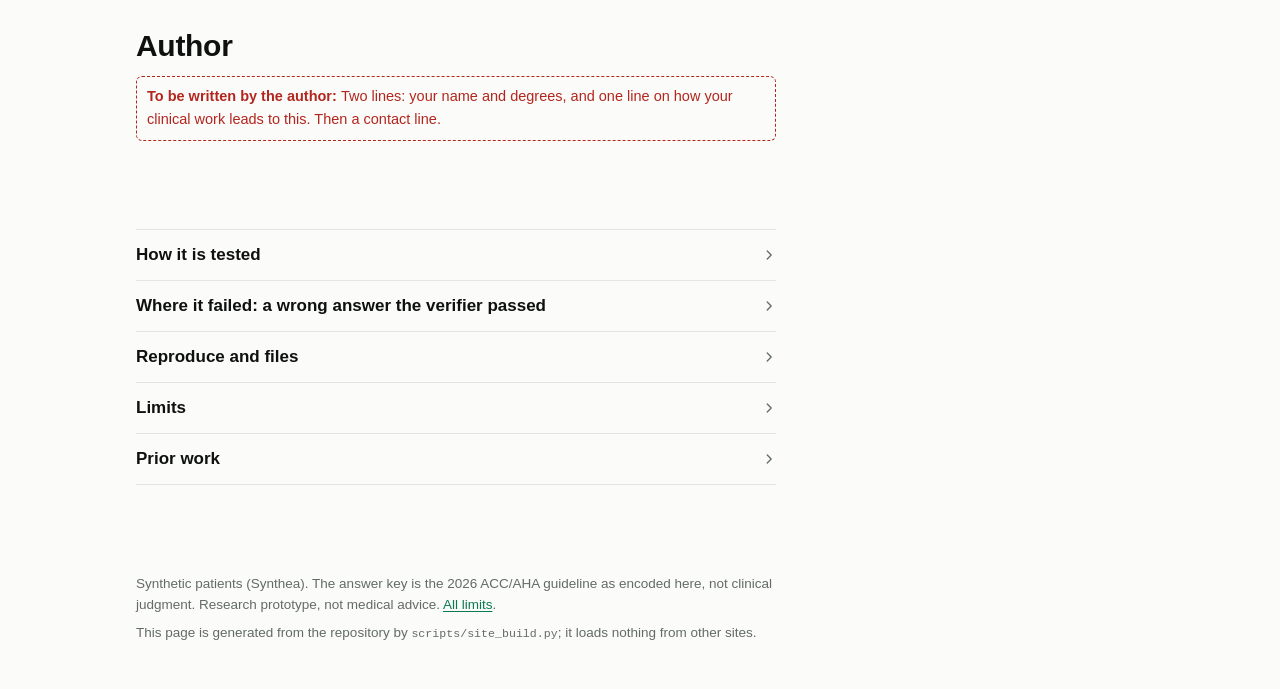
==== commit a90c10c1: "Project page v2: a care-gap alert card that shows its own checks The hero is now the product: "A car" ====
--- a/pages/index.html
+++ b/pages/index.html
@@ -4,29 +4,24 @@
 <meta charset="utf-8">
 <meta name="viewport" content="width=device-width, initial-scale=1">
 <link rel="icon" href="data:,">
-<title>gapcheck: Delete the deciding lab result. Does the care-gap agent notice?</title>
-<meta name="description" content="gapcheck: a planned pre-registered test of a statin care-gap agent under the 2026 ACC/AHA guideline (PREVENT). About 805 edited patient records, ground truth computed by code, no LLM judge.">
+<title>gapcheck: A care-gap agent that checks its own work.</title>
+<meta name="description" content="Reads the whole record, flags a missing statin, and shows what matters and what&#x27;s missing. Code re-checks every fact before a clinician sees it.">
+<meta name="color-scheme" content="light dark">
 <meta property="og:type" content="website">
-<meta property="og:title" content="Delete the deciding lab result. Does the care-gap agent notice?">
-<meta property="og:description" content="gapcheck: a planned pre-registered test of a statin care-gap agent under the 2026 ACC/AHA guideline (PREVENT). About 805 edited patient records, ground truth computed by code, no LLM judge.">
+<meta property="og:title" content="A care-gap agent that checks its own work.">
+<meta property="og:description" content="Reads the whole record, flags a missing statin, and shows what matters and what&#x27;s missing. Code re-checks every fact before a clinician sees it.">
 <meta property="og:url" content="https://starriet9.github.io/gapcheck/">
 <meta property="og:image" content="https://starriet9.github.io/gapcheck/og.png">
 <meta name="twitter:card" content="summary_large_image">
 <style>
-/* gapcheck page. Plain document, one accent color, system fonts, light and dark. */
+/* gapcheck page. System fonts; one accent (green = checked by code); red only for a
+   rejected draft. Light and dark. Phone first. */
 :root {
   color-scheme: light;
-  --bg: #ffffff;
-  --ink: #111111;
-  --ink-2: #474745;
-  --muted: #62625f;
-  --rule: #dcdcd8;
-  --panel: #f7f7f5;
-  --accent: #0b5cad;
-  --accent-ink: #ffffff;
-  --warn: #a8231b;
-  --mark: #fff3bf;
-  --f1-ink: #111111; --f1-ink2: #474745; --f1-rule: #d9d9d6; --f1-grid: #ececea;
+  --bg: #fbfbf9; --surface: #ffffff; --ink: #0e1110; --ink-2: #3d4441; --muted: #636b67;
+  --line: #e3e5e1; --acc: #0b7a53; --acc-soft: #e6f3ec; --rej: #b3261e; --rej-soft: #fbeae8;
+  --shadow: 0 1px 2px rgba(0,0,0,.04), 0 8px 24px rgba(0,0,0,.06);
+  --f1-ink: #0e1110; --f1-ink2: #3d4441; --f1-rule: #d9dbd6; --f1-grid: #ecedea;
   --f1-R1: #6b6b6b; --f1-L1: #2a78d6; --f1-A1: #eb6834; --f1-A2: #1baf7a;
   --sans: -apple-system, BlinkMacSystemFont, "Segoe UI", Roboto, "Helvetica Neue", Arial, sans-serif;
   --mono: ui-monospace, SFMono-Regular, Menlo, Consolas, "Liberation Mono", monospace;
@@ -34,17 +29,19 @@
 @media (prefers-color-scheme: dark) {
   :root:not([data-theme="light"]) {
     color-scheme: dark;
-    --bg: #121212; --ink: #ececea; --ink-2: #c6c6c2; --muted: #a2a29d; --rule: #34342f;
-    --panel: #1b1b1a; --accent: #7cb4ff; --accent-ink: #0b0b0b; --warn: #ff8f86; --mark: #4a3f10;
-    --f1-ink: #ececea; --f1-ink2: #c6c6c2; --f1-rule: #3a3a36; --f1-grid: #262624;
+    --bg: #0e1110; --surface: #161a18; --ink: #eef1ee; --ink-2: #c3c9c5; --muted: #98a19c;
+    --line: #2a302d; --acc: #57d19b; --acc-soft: #12301f; --rej: #ff8a80; --rej-soft: #3a1614;
+    --shadow: none;
+    --f1-ink: #eef1ee; --f1-ink2: #c3c9c5; --f1-rule: #343a37; --f1-grid: #222725;
     --f1-R1: #a2a29d; --f1-L1: #3987e5; --f1-A1: #d95926; --f1-A2: #199e70;
   }
 }
 :root[data-theme="dark"] {
   color-scheme: dark;
-  --bg: #121212; --ink: #ececea; --ink-2: #c6c6c2; --muted: #a2a29d; --rule: #34342f;
-  --panel: #1b1b1a; --accent: #7cb4ff; --accent-ink: #0b0b0b; --warn: #ff8f86; --mark: #4a3f10;
-  --f1-ink: #ececea; --f1-ink2: #c6c6c2; --f1-rule: #3a3a36; --f1-grid: #262624;
+  --bg: #0e1110; --surface: #161a18; --ink: #eef1ee; --ink-2: #c3c9c5; --muted: #98a19c;
+  --line: #2a302d; --acc: #57d19b; --acc-soft: #12301f; --rej: #ff8a80; --rej-soft: #3a1614;
+  --shadow: none;
+  --f1-ink: #eef1ee; --f1-ink2: #c3c9c5; --f1-rule: #343a37; --f1-grid: #222725;
   --f1-R1: #a2a29d; --f1-L1: #3987e5; --f1-A1: #d95926; --f1-A2: #199e70;
 }
 
@@ -52,167 +49,236 @@
 html { -webkit-text-size-adjust: 100%; }
 body {
   margin: 0; background: var(--bg); color: var(--ink);
-  font: 16px/1.55 var(--sans);
-  overflow-wrap: break-word;
-}
-a { color: var(--accent); text-underline-offset: 2px; }
-a:focus-visible, button:focus-visible, summary:focus-visible {
-  outline: 2px solid var(--accent); outline-offset: 2px; border-radius: 3px;
-}
-code, .mono { font-family: var(--mono); font-size: 0.9em; }
-.wrap { max-width: 42rem; margin: 0 auto; padding: 0 16px; }
+  font: 16.5px/1.55 var(--sans); overflow-wrap: break-word;
+}
+a { color: var(--acc); text-underline-offset: 2px; text-decoration-thickness: 1px; }
+a:hover { text-decoration-thickness: 2px; }
+a:focus-visible, button:focus-visible, summary:focus-visible, [tabindex]:focus-visible {
+  outline: 2px solid var(--acc); outline-offset: 2px; border-radius: 4px;
+}
+code { font-family: var(--mono); font-size: 0.86em; }
+.wrap { max-width: 1040px; margin: 0 auto; padding: 0 16px; }
 .skip { position: absolute; left: -9999px; }
-.skip:focus { left: 16px; top: 8px; background: var(--bg); padding: 4px 8px; z-index: 2; }
+.skip:focus { left: 16px; top: 8px; background: var(--surface); padding: 4px 8px; z-index: 2; }
 .sr { position: absolute; width: 1px; height: 1px; overflow: hidden; clip: rect(0 0 0 0); white-space: nowrap; }
-
-/* header row */
-.top { border-bottom: 1px solid var(--rule); }
-.top .wrap { display: flex; flex-wrap: wrap; align-items: baseline; gap: 4px 16px; padding-top: 10px; padding-bottom: 10px; }
-.brand { font-weight: 700; color: var(--ink); text-decoration: none; margin-right: auto; }
-.top nav { display: flex; flex-wrap: wrap; gap: 4px 14px; font-size: 15px; }
-.top nav .pending { color: var(--muted); }
-
-/* hook */
-h1 { font-size: clamp(1.55rem, 6.4vw, 2.15rem); line-height: 1.2; letter-spacing: -0.01em; margin: 22px 0 10px; }
-.sub { color: var(--ink-2); margin: 0 0 12px; }
-.strip { list-style: none; margin: 0 0 6px; padding: 0; font-size: 14.5px; color: var(--ink-2); }
-.strip li { display: inline; }
-.strip li + li::before { content: "\2192"; color: var(--muted); margin: 0 6px; }
-.dot { display: inline-block; width: 0.6em; height: 0.6em; border-radius: 50%; margin-right: 5px; vertical-align: 0.05em; border: 1.5px solid var(--accent); }
-.done .dot { background: var(--accent); }
-.pend { color: var(--muted); }
-.strip-note { font-size: 14px; color: var(--muted); margin: 0 0 16px; }
+.muted { color: var(--muted); }
+.small { font-size: 14.5px; color: var(--ink-2); }
+
+/* header */
+.top .wrap { display: flex; align-items: baseline; gap: 4px 16px; padding-top: 14px; padding-bottom: 6px; }
+.brand { font-weight: 800; color: var(--ink); text-decoration: none; margin-right: auto; letter-spacing: -0.01em; }
+.top nav { font-size: 15px; color: var(--muted); }
+
+/* hero */
+.hero { padding-top: 18px; }
+.eyebrow { font-size: 13px; font-weight: 600; text-transform: uppercase; letter-spacing: 0.06em;
+  color: var(--muted); margin: 0 0 10px; }
+.eyebrow span { white-space: nowrap; }
+h1 { font-size: 34px; line-height: 1.08; font-weight: 800; letter-spacing: -0.02em; margin: 0 0 12px; }
+.sub { font-size: 18px; line-height: 1.45; color: var(--ink-2); margin: 0 0 20px; }
+.hero-links { display: none; font-size: 15px; }
 
 /* card */
-.card { border: 1px solid var(--rule); border-radius: 10px; background: var(--panel); margin: 0 0 8px; }
+.card { background: var(--surface); border: 1px solid var(--line); border-radius: 12px;
+  box-shadow: var(--shadow); overflow: hidden; }
 .tabs { display: none; }
-.card.js .tabs { display: grid; grid-template-columns: repeat(3, 1fr); border-bottom: 1px solid var(--rule); }
-.tab {
-  font: 600 14px/1.25 var(--sans); color: var(--ink-2); background: none; border: 0; cursor: pointer;
-  padding: 10px 6px 9px; border-bottom: 3px solid transparent; min-height: 44px;
-}
-.tab[aria-selected="true"] { color: var(--ink); border-bottom-color: var(--accent); }
-.pause { display: none; }
-.card.js .pause { display: inline; }
-.pause { font: 13px var(--sans); color: var(--muted); background: none; border: 0; cursor: pointer; padding: 4px 2px; text-decoration: underline; text-underline-offset: 2px; }
-.state { padding: 12px 14px 14px; }
-.card:not(.js) .state + .state { border-top: 1px dashed var(--rule); }
-.card.js .state[hidden] { display: none; }
-.state-title { font-size: 15px; margin: 0 0 6px; }
-.card.js .state-title { position: absolute; width: 1px; height: 1px; overflow: hidden; clip: rect(0 0 0 0); }
-.who { font-size: 14px; color: var(--ink-2); margin: 0 0 8px; }
-.verdict { display: flex; flex-wrap: wrap; align-items: center; gap: 4px 10px; margin: 0 0 10px; }
-.verdict .k { font-size: 13px; color: var(--muted); width: 100%; text-transform: uppercase; letter-spacing: 0.04em; }
-.pill { font: 700 15px/1 var(--sans); letter-spacing: 0.02em; padding: 7px 10px; border-radius: 6px; border: 2px solid var(--ink); }
-.pill.GAP { background: var(--accent); border-color: var(--accent); color: var(--accent-ink); }
-.pill.CANNOT_DETERMINE { border-style: dashed; }
-.pill.wrong { border-color: var(--warn); color: var(--warn); }
-.verdict .row { font-size: 14px; color: var(--ink-2); }
-.was { font-size: 13.5px; color: var(--muted); width: 100%; }
-.sec { font-size: 12.5px; font-weight: 700; letter-spacing: 0.06em; text-transform: uppercase; color: var(--muted); margin: 10px 0 4px; }
-ul.lines { list-style: none; margin: 0; padding: 0; }
-ul.lines li { padding: 5px 0; border-top: 1px solid var(--rule); line-height: 1.4; }
-ul.lines li:first-child { border-top: 0; }
-.lab { font-size: 14px; color: var(--ink-2); margin-right: 4px; }
-.val { font-size: 15px; font-weight: 600; }
-.meta { font: 13px/1.45 var(--mono); color: var(--muted); }
-.tag { letter-spacing: 0.03em; }
-del .val, li.deleted .val { text-decoration: line-through; text-decoration-thickness: 2px; color: var(--ink-2); }
-li.deleted .meta strong, .fail strong { color: var(--warn); font-family: var(--sans); font-size: 13.5px; }
-li.blocked .val { color: var(--ink-2); font-weight: 500; font-style: italic; }
-.missing { margin: 6px 0 0; padding: 8px 10px; border-left: 3px solid var(--ink); background: var(--bg); font-size: 14.5px; }
-.missing p { margin: 0; }
-.agent { font-size: 14px; color: var(--ink-2); margin: 10px 0 0; }
-.fail { margin: 4px 0; padding: 6px 10px; border-left: 3px solid var(--warn); background: var(--bg); font-size: 14px; }
-.fail .small { display: block; }
-p.cites { margin: 0 0 6px; }
-.step { font-size: 14px; margin: 8px 0 4px; }
-p.meta { margin: 0 0 6px; }
-ul.lines.tight li { padding: 3px 0; }
-details.all { margin-top: 8px; font-size: 14px; }
-details.all summary { cursor: pointer; color: var(--accent); }
-details.fold { font-size: 16px; margin: 6px 0; }
-details.fold summary { min-height: 32px; }
-.card-note { font-size: 13.5px; color: var(--muted); padding: 6px 14px 8px; border-top: 1px solid var(--rule); }
-.note-row { display: flex; justify-content: space-between; align-items: baseline; gap: 10px; }
-.card-note summary { cursor: pointer; color: var(--accent); margin-top: 2px; }
-.card-note ul { margin: 4px 0 2px; }
-.under { font-size: 14px; color: var(--ink-2); margin: 0 0 28px; }
+.card.js .tabs { display: flex; border-bottom: 1px solid var(--line); }
+.tab { flex: 1 1 auto; min-width: 0; min-height: 44px; padding: 10px 6px 8px; margin-bottom: -1px;
+  font: 600 14px/1.2 var(--sans); color: var(--muted); background: none; border: 0;
+  border-bottom: 2px solid transparent; cursor: pointer; }
+.tab[aria-selected="true"] { color: var(--ink); border-bottom-color: var(--acc); }
+.tab.warn[aria-selected="true"] { color: var(--rej); border-bottom-color: var(--rej); }
+.panel { padding: 14px 16px 0; }
+.card:not(.js) .panel + .panel { border-top: 1px solid var(--line); }
+.card.js .panel[hidden] { display: none; }
+.panel-title { font-size: 13px; font-weight: 700; text-transform: uppercase; letter-spacing: 0.06em;
+  color: var(--muted); margin: 0 0 10px; }
+.card.js .panel-title { position: absolute; width: 1px; height: 1px; overflow: hidden; clip: rect(0 0 0 0); }
+.alert-head { display: flex; justify-content: space-between; align-items: center; gap: 8px; }
+.pill { background: var(--ink); color: var(--surface); font: 700 12.5px/1 var(--sans);
+  letter-spacing: 0.07em; text-transform: uppercase; padding: 6px 9px 5px; border-radius: 5px; white-space: nowrap; }
+.who { font-size: 13.5px; color: var(--muted); text-align: right; }
+.summary { font-size: 16.5px; font-weight: 650; line-height: 1.35; margin: 10px 0 12px; }
+.summary.warn { color: var(--rej); }
+.band, .sec { font-size: 11.5px; font-weight: 700; text-transform: uppercase; letter-spacing: 0.08em;
+  color: var(--muted); margin: 0 0 6px; }
+.sec { margin: 16px 0 2px; }
+.checked { margin: 0; }
+.chks { list-style: none; margin: 0; padding: 0; display: grid; gap: 6px; }
+.chk { display: flex; gap: 8px; align-items: flex-start; padding: 8px 10px; border-radius: 6px;
+  font-size: 14.5px; line-height: 1.4; }
+.chk strong { font-weight: 650; }
+.chk.rej { background: var(--rej-soft); border-left: 3px solid var(--rej); padding-left: 8px; }
+.chk.rej .i { color: var(--rej); }
+.chk.ok { background: var(--acc-soft); }
+.chk.ok .i { color: var(--acc); }
+.i { width: 16px; height: 16px; flex: none; margin-top: 2px; }
+.ev { list-style: none; margin: 0; padding: 0; }
+.ev > li { border-top: 1px solid var(--line); }
+.ev > li:first-child { border-top: 0; }
+.ev summary, .fold > summary { list-style: none; cursor: pointer; }
+.ev summary::-webkit-details-marker, .fold > summary::-webkit-details-marker { display: none; }
+.ev summary { display: flex; align-items: center; gap: 8px; min-height: 44px; padding: 7px 0; }
+.ev-name { flex: 1 1 auto; min-width: 0; font-size: 14.5px; line-height: 1.35; }
+.ev-name b { font-weight: 700; }
+.ev-extra { display: block; font-size: 12.5px; color: var(--muted); }
+.ev-when { font: 12.5px/1.3 var(--mono); color: var(--muted); white-space: nowrap; }
+.i.okc { color: var(--acc); margin-top: 0; }
+.i.noc { color: var(--rej); margin-top: 0; }
+.i.chev { width: 14px; height: 14px; color: var(--muted); margin-top: 0; }
+details[open] > summary .chev { transform: rotate(90deg); }
+.ev-more { padding: 0 0 10px; font-size: 13.5px; color: var(--ink-2); }
+.ev-more p { margin: 4px 0; }
+.ev-more .meta { font: 12px/1.4 var(--mono); color: var(--muted); }
+.rows { list-style: none; margin: 2px 0; padding: 0; }
+.rows li { margin: 2px 0; }
+.rows code, .ev-more code { font-size: 12px; overflow-wrap: anywhere; }
+.flag { color: var(--ink-2); }
+.miss { font-size: 14.5px; margin: 6px 0; line-height: 1.45; }
+.before, .edit, .key { font-size: 13.5px; color: var(--ink-2); margin: 8px 0; line-height: 1.45; }
+.key.warn strong { color: var(--rej); }
+details.sub { margin: 8px 0; font-size: 14px; }
+details.sub > summary { cursor: pointer; color: var(--acc); padding: 4px 0; }
+blockquote { margin: 4px 0 8px; padding: 8px 10px; border-left: 3px solid var(--line); background: var(--bg);
+  font-size: 14px; line-height: 1.5; color: var(--ink-2); }
+.claims { list-style: none; margin: 4px 0; padding: 0; }
+.claims li { display: flex; gap: 6px; align-items: flex-start; padding: 2px 0; font-size: 13.5px; }
+.claims .i { margin-top: 2px; }
+.tag { font: 11px var(--mono); color: var(--muted); letter-spacing: 0.03em; }
+.prov { font-size: 12.5px; line-height: 1.45; color: var(--muted); margin: 12px -16px 0; padding: 10px 16px 12px;
+  border-top: 1px solid var(--line); }
 
 /* sections */
-section.s { padding-top: 6px; margin-bottom: 30px; }
-h2 { font-size: 1.25rem; margin: 18px 0 8px; border-top: 1px solid var(--rule); padding-top: 18px; }
-h3 { font-size: 1rem; margin: 14px 0 4px; }
-.user {
-  border: 1.5px dashed var(--warn); color: var(--warn); border-radius: 6px; padding: 8px 10px;
-  font-size: 14.5px; margin: 8px 0;
-}
-.user::before { content: "To be written by the author: "; font-weight: 700; }
-td .user { margin: 0; }
-ol.edits, ul.plain { padding-left: 1.2em; margin: 6px 0; }
-ol.edits li, ul.plain li { margin: 4px 0; }
-.hyp li { margin: 6px 0; }
-.small { font-size: 14px; color: var(--ink-2); }
-figure { margin: 10px 0 8px; }
+.body > * { max-width: 40rem; }
+.s { margin-top: 56px; }
+.s-tight { margin-top: 40px; }
+h2 { font-size: 24px; line-height: 1.2; font-weight: 750; letter-spacing: -0.01em; margin: 0 0 12px; }
+h3 { font-size: 16.5px; margin: 16px 0 4px; }
+p { margin: 0 0 12px; }
+.how { padding-left: 1.4em; margin: 0 0 12px; }
+.how li { margin: 0 0 10px; padding-left: 2px; }
+.note { color: var(--ink-2); }
+.lead { font-size: 18px; font-weight: 650; line-height: 1.4; }
+.steps { list-style: none; margin: 4px 0 10px; padding: 0; display: flex; flex-wrap: wrap; gap: 6px 18px; font-size: 14.5px; color: var(--ink-2); }
+.steps .dot { display: inline-block; width: 10px; height: 10px; border-radius: 50%; margin-right: 7px;
+  border: 1.5px solid var(--muted); vertical-align: 0; }
+.steps .done .dot { background: var(--acc); border-color: var(--acc); }
+.tl { list-style: none; margin: 4px 0 14px; padding: 0; }
+.tl li { display: grid; grid-template-columns: 3.6em 1fr; column-gap: 14px; }
+.tl time { font: 13px/1.7 var(--mono); color: var(--muted); padding-top: 1px; }
+.tl li > span { position: relative; border-left: 1.5px solid var(--line); padding: 0 0 14px 16px; }
+.tl li:last-child > span { padding-bottom: 2px; }
+.tl li > span::before { content: ""; position: absolute; left: -5.75px; top: 0.5em; width: 10px; height: 10px;
+  border-radius: 50%; background: var(--acc); }
+.disclose { color: var(--ink-2); }
+.up { list-style: none; margin: 0 0 12px; padding: 0; }
+.up li { margin: 0 0 16px; }
+.up-f { font-weight: 650; margin: 0 0 2px; }
+.up-d { margin: 0 0 2px; }
+.up-m { font-size: 14.5px; color: var(--ink-2); margin: 0; }
+.rigor { margin-top: 48px; font-size: 14.5px; line-height: 1.6; color: var(--muted); }
+.rigor a { color: var(--ink-2); text-decoration-color: var(--muted); }
+.tiles { list-style: none; margin: 8px 0 14px; padding: 0; }
+.tiles li { display: grid; grid-template-columns: auto 1fr; column-gap: 14px; align-items: baseline; padding: 10px 0; }
+.big { font: 800 40px/1 var(--sans); font-variant-numeric: tabular-nums; letter-spacing: -0.02em; white-space: nowrap; }
+.of { font-size: 0.42em; font-weight: 600; color: var(--muted); letter-spacing: 0; }
+.txt { font-size: 15px; line-height: 1.4; }
+.rate { display: block; font-size: 13.5px; color: var(--muted); }
+.vs { display: block; font-size: 13.5px; color: var(--ink-2); }
+.primary { font-size: 15.5px; }
+figure { margin: 8px 0; }
 figure svg { width: 100%; max-width: 30rem; height: auto; display: block; }
 figure svg text { font-family: var(--sans); }
 .figure1 .f1t, .figure1 .f1l { font-size: 13.5px; }
 .figure1 .f1g { font-size: 14px; }
 .figure1 .f1a { font-size: 12.5px; }
 figcaption { font-size: 14px; color: var(--ink-2); }
-table.log { width: 100%; border-collapse: collapse; font-size: 14.5px; }
-table.log td { padding: 6px 0; border-top: 1px solid var(--rule); vertical-align: top; }
-table.log td.d { white-space: nowrap; color: var(--ink-2); padding-right: 12px; font-variant-numeric: tabular-nums; }
-.disclose { font-size: 15px; margin: 10px 0 0; }
-pre { background: var(--panel); border: 1px solid var(--rule); border-radius: 6px; padding: 10px 12px; overflow-x: auto; font: 13.5px/1.5 var(--mono); }
-.files li .pend { font-size: 14px; }
-.refs li { margin: 5px 0; font-size: 14.5px; }
-footer { border-top: 1px solid var(--rule); color: var(--muted); font-size: 13.5px; padding: 12px 0 28px; }
+.user { border: 1.5px dashed var(--rej); color: var(--rej); border-radius: 6px; padding: 8px 10px;
+  font-size: 14.5px; margin: 8px 0 12px; }
+.user::before { content: "To be written by the author: "; font-weight: 700; }
+ul.plain { padding-left: 1.2em; margin: 6px 0; }
+ul.plain li { margin: 4px 0; }
+.refs li { font-size: 14.5px; }
+pre { background: var(--surface); border: 1px solid var(--line); border-radius: 6px; padding: 10px 12px;
+  overflow-x: auto; font: 13.5px/1.5 var(--mono); }
+
+/* folded detail */
+.more { margin-top: 56px; }
+.fold { border-top: 1px solid var(--line); }
+.fold:last-child { border-bottom: 1px solid var(--line); }
+.fold > summary { display: flex; align-items: center; justify-content: space-between; gap: 8px;
+  min-height: 50px; padding: 8px 0; font-weight: 650; font-size: 17px; }
+.fold-body { padding: 0 0 16px; }
+.fold-body > p:first-child { margin-top: 0; }
+
+footer { margin-top: 56px; padding: 0 0 40px; font-size: 13.5px; color: var(--muted); }
+footer p { margin: 0 0 6px; max-width: 40rem; }
 
 @media (prefers-reduced-motion: no-preference) {
-  .card.js .state:not([hidden]) { animation: fadein 160ms ease-out; }
-}
-@keyframes fadein { from { opacity: 0.35; } to { opacity: 1; } }
+  .card.js .panel:not([hidden]) { animation: fade 150ms ease-out; }
+  .chev { transition: transform 150ms; }
+}
+@keyframes fade { from { opacity: 0.4; } to { opacity: 1; } }
+
 @media (min-width: 40rem) {
-  body { font-size: 17px; }
-  .state { padding: 14px 18px 16px; }
+  body { font-size: 17px; line-height: 1.6; }
+  .tiles { display: grid; grid-template-columns: repeat(3, 1fr); gap: 20px; }
+  .tiles li { display: block; padding: 0; }
+  .big { display: block; font-size: 48px; margin-bottom: 8px; }
+}
+@media (min-width: 960px) {
+  .hero { display: grid; grid-template-columns: minmax(0, 1fr) 420px; column-gap: 64px; align-items: start; padding-top: 56px; }
+  .hero-text { padding-top: 28px; }
+  h1 { font-size: 52px; line-height: 1.05; margin-bottom: 18px; }
+  .sub { font-size: 20px; }
+  .hero-links { display: block; }
+  h2 { font-size: 30px; }
+  .s { margin-top: 88px; }
+  .s-tight { margin-top: 56px; }
+  .more, footer { margin-top: 88px; }
 }
 @media print {
-  .card .tabs, .pause { display: none !important; }
-  .card .state[hidden] { display: block !important; }
+  .card .tabs { display: none !important; }
+  .card .panel[hidden] { display: block !important; }
+  .card { box-shadow: none; }
 }
 </style>
 </head>
 <body>
+<svg width="0" height="0" style="position:absolute" aria-hidden="true" focusable="false">
+<symbol id="i-ok" viewBox="0 0 16 16"><path d="M3.5 8.5l3 3 6-7" fill="none" stroke="currentColor" stroke-width="1.5" stroke-linecap="round" stroke-linejoin="round"/></symbol>
+<symbol id="i-no" viewBox="0 0 16 16"><path d="M4.5 4.5l7 7M11.5 4.5l-7 7" fill="none" stroke="currentColor" stroke-width="1.5" stroke-linecap="round"/></symbol>
+<symbol id="i-more" viewBox="0 0 16 16"><path d="M6 3.5l4.5 4.5L6 12.5" fill="none" stroke="currentColor" stroke-width="1.5" stroke-linecap="round" stroke-linejoin="round"/></symbol>
+</svg>
 <a class="skip" href="#main">Skip to content</a>
-<header class="top"><div class="wrap"><a class="brand" href="https://starriet9.github.io/gapcheck/">gapcheck</a><nav aria-label="Links"><a href="https://github.com/starriet9/gapcheck/blob/main/PROTOCOL.md">Protocol (draft)</a> · <a href="https://github.com/starriet9/gapcheck">Code</a></nav></div></header>
+<header class="top"><div class="wrap"><a class="brand" href="https://starriet9.github.io/gapcheck/">gapcheck</a><nav aria-label="Links"><a href="https://github.com/starriet9/gapcheck">Code</a> · <a href="https://github.com/starriet9/gapcheck/blob/main/PROTOCOL.md">Protocol</a></nav></div></header>
 <main id="main" class="wrap">
-<h1>Delete the deciding lab result. Does the care-gap agent notice?</h1><p class="sub">gapcheck: a planned pre-registered test of a statin care-gap agent under the 2026 ACC/AHA guideline (PREVENT). About 805 edited patient records, ground truth computed by code, no LLM judge.</p><ol class="strip" aria-label="Timeline"><li class="done"><span class="dot" aria-hidden="true"></span><a href="https://github.com/starriet9/gapcheck/commit/24dd7b3f9827656913c5e1a7b336f342e0ca8cf7">First commit <time datetime="2026-11-18">Nov 18</time></a></li><li class="pend"><span class="dot" aria-hidden="true"></span>protocol released: pending</li><li class="pend"><span class="dot" aria-hidden="true"></span>test seed from beacon pulse: pending</li><li class="pend"><span class="dot" aria-hidden="true"></span>single test run: pending</li></ol><p class="strip-note">Protocol: draft, not yet frozen. Dates are UTC; each links to its record.</p><div class="card" id="card" aria-label="Example: one synthetic patient, before and after an edit"><div class="tabs" role="tablist" aria-label="Card states"><button type="button" role="tab" class="tab" id="tab-original" aria-controls="state-original" aria-selected="true" tabindex="0">Original record</button><button type="button" role="tab" class="tab" id="tab-edited" aria-controls="state-edited" aria-selected="false" tabindex="-1">Lipid panel deleted</button><button type="button" role="tab" class="tab" id="tab-caught" aria-controls="state-caught" aria-selected="false" tabindex="-1">Caught by the verifier</button></div><section class="state" id="state-original" role="tabpanel" aria-labelledby="tab-original" data-dwell="3000"><h3 class="state-title">1. Original record</h3><p class="who">Synthetic patient, man, 36. Original record.</p><div class="verdict"><span class="k">Answer key</span><span class="pill NOT_INDICATED">NOT INDICATED</span><span class="row">row 11b: PREVENT &lt; 3%, otherwise</span></div><p class="sec">What matters</p><ul class="lines"><li class=""><div><span class="lab">Lipid panel</span> <span class="val">LDL-C 125.3 mg/dL (TC 175.2, HDL-C 23.7)</span></div><div class="meta"><span class="tag">DOCUMENTED</span> · <span title="obs_582eff37828319f8, obs_6830546edb4480ef, obs_2771fb79a1ff91ec">obs_582eff… +2</span> · 2026-04-23</div></li><li class=""><div><span class="lab">10-year ASCVD risk</span> <span class="val">1.1%</span></div><div class="meta"><span class="tag">COMPUTED</span> · PREVENT equations</div></li><li class=""><div><span class="lab">Clinical ASCVD</span> <span class="val">none on record</span></div><div class="meta"><span class="tag">ABSENT</span> · checked: ascvd_codes</div></li><li class=""><div><span class="lab">Diabetes</span> <span class="val">none on record</span></div><div class="meta"><span class="tag">ABSENT</span> · checked: diabetes_codes</div></li><li class=""><div><span class="lab">Statin</span> <span class="val">none on record</span></div><div class="meta"><span class="tag">ABSENT</span> · checked: statins</div></li></ul><p class="sec">What's missing</p><div class="missing"><p>Nothing that decides the answer.</p></div><p class="agent">Agent on this record: not run yet.</p><details class="all"><summary>Every input the answer key read (16)</summary><ul class="lines"><li class=""><div><span class="lab">Age</span> <span class="val">36</span></div><div class="meta"><span class="tag">DOCUMENTED</span> · demographics</div></li><li class=""><div><span class="lab">Sex</span> <span class="val">male</span></div><div class="meta"><span class="tag">DOCUMENTED</span> · demographics</div></li><li class=""><div><span class="lab">Statin</span> <span class="val">none on record</span></div><div class="meta"><span class="tag">ABSENT</span> · checked: statins</div></li><li class=""><div><span class="lab">HIV</span> <span class="val">none on record</span></div><div class="meta"><span class="tag">ABSENT</span> · checked: hiv_codes</div></li><li class=""><div><span class="lab">ESRD, dialysis, transplant</span> <span class="val">none on record</span></div><div class="meta"><span class="tag">ABSENT</span> · checked: esrd_codes</div></li><li class=""><div><span class="lab">Clinical ASCVD</span> <span class="val">none on record</span></div><div class="meta"><span class="tag">ABSENT</span> · checked: ascvd_codes</div></li><li class=""><div><span class="lab">Diabetes</span> <span class="val">none on record</span></div><div class="meta"><span class="tag">ABSENT</span> · checked: diabetes_codes</div></li><li class=""><div><span class="lab">CKD stage 3-4</span> <span class="val">none on record</span></div><div class="meta"><span class="tag">ABSENT</span> · checked: ckd_codes</div></li><li class=""><div><span class="lab">Diabetes complications</span> <span class="val">none on record</span></div><div class="meta"><span class="tag">ABSENT</span> · checked: row5_feature_codes</div></li><li class=""><div><span class="lab">BP medication</span> <span class="val">none on record</span></div><div class="meta"><span class="tag">ABSENT</span> · checked: bp_drugs</div></li><li class=""><div><span class="lab">Lipid panel</span> <span class="val">LDL-C 125.3 mg/dL (TC 175.2, HDL-C 23.7)</span></div><div class="meta"><span class="tag">DOCUMENTED</span> · <span title="obs_582eff37828319f8, obs_6830546edb4480ef, obs_2771fb79a1ff91ec">obs_582eff… +2</span> · 2026-04-23</div></li><li class=""><div><span class="lab">Systolic BP</span> <span class="val">129 mm Hg</span></div><div class="meta"><span class="tag">DOCUMENTED</span> · <span title="obs_47196dd0c2ff669b">obs_47196d…</span> · 2026-04-23</div></li><li class=""><div><span class="lab">Smoking status</span> <span class="val">Never smoked tobacco</span></div><div class="meta"><span class="tag">DOCUMENTED</span> · <span title="obs_ef9502c7f00707c7">obs_ef9502…</span> · 2026-04-23</div></li><li class=""><div><span class="lab">eGFR</span> <span class="val">133.3 mL/min/1.73 m²</span></div><div class="meta"><span class="tag">DOCUMENTED</span> · <span title="obs_09f0ec2a6e4910ec">obs_09f0ec…</span> · 2026-04-23</div></li><li class=""><div><span class="lab">10-year ASCVD risk</span> <span class="val">1.1%</span></div><div class="meta"><span class="tag">COMPUTED</span> · PREVENT equations</div></li><li class=""><div><span class="lab">30-year ASCVD risk</span> <span class="val">7.1%</span></div><div class="meta"><span class="tag">COMPUTED</span> · PREVENT equations</div></li></ul></details></section><section class="state" id="state-edited" role="tabpanel" aria-labelledby="tab-edited" data-dwell="3000"><h3 class="state-title">2. Lipid panel deleted</h3><p class="who">Same patient. Every lipid panel result deleted: 12 record rows, and its mentions in 3 notes.</p><div class="verdict"><span class="k">Answer key</span><span class="pill CANNOT_DETERMINE">CANNOT DETERMINE</span><span class="row">missing: lipid panel</span><span class="was">Original record: NOT INDICATED</span></div><p class="sec">What matters</p><ul class="lines"><li class="deleted"><div><span class="lab">Lipid panel</span> <del><span class="val">LDL-C 125.3 mg/dL (TC 175.2, HDL-C 23.7)</span></del><span class="sr"> (deleted)</span></div><div class="meta"><strong>deleted</strong> (12 rows) · was <span title="obs_582eff37828319f8, obs_6830546edb4480ef, obs_2771fb79a1ff91ec">obs_582eff… +2</span></div></li><li class="blocked"><div><span class="lab">10-year ASCVD risk</span> <span class="val">cannot be computed</span></div><div class="meta">no lipid panel, so PREVENT has no input</div></li><li class=""><div><span class="lab">Clinical ASCVD</span> <span class="val">none on record</span></div><div class="meta"><span class="tag">ABSENT</span> · checked: ascvd_codes</div></li><li class=""><div><span class="lab">Diabetes</span> <span class="val">none on record</span></div><div class="meta"><span class="tag">ABSENT</span> · checked: diabetes_codes</div></li><li class=""><div><span class="lab">Statin</span> <span class="val">none on record</span></div><div class="meta"><span class="tag">ABSENT</span> · checked: statins</div></li></ul><p class="sec">What's missing</p><div class="missing"><p>Lipid panel: 10-year risk cannot be computed.</p></div><p class="agent">Agent on this record: not run yet.</p></section><section class="state" id="state-caught" role="tabpanel" aria-labelledby="tab-caught" data-dwell="7000"><h3 class="state-title">3. Caught by the verifier</h3><p class="who">Another synthetic patient, man, 46. Edit C4 (must not change the answer): a note now says &ldquo;Denies muscle aches or weakness.&rdquo;</p><div class="verdict"><span class="k">Agent&rsquo;s first answer</span><span class="pill GAP">GAP</span><span class="row">row 1: Clinical ASCVD (COR 1)</span></div><p class="small cites">Cites: Clinical ASCVD DOCUMENTED (5 rows) · Statin ABSENT · Reason not to prescribe (365 days) ABSENT</p><div class="fail">Listed as missing: <strong>Lipid panel, Systolic BP, eGFR</strong><span class="small">Verifier check 4 failed for all 3: each is on record. Check 4: an input listed as missing, or claimed absent, must really be absent.</span></div><p class="step">The agent is told only the check number and the claim, and gets one repair round.</p><div class="verdict"><span class="k">After repair</span><span class="pill GAP">GAP</span><span class="row">row 1: Clinical ASCVD (COR 1)</span></div><ul class="lines tight"><li><span class="lab">Lipid panel</span> <span class="val">LDL-C 160 mg/dL (TC 222.4, HDL-C 33)</span> <span class="meta">DOCUMENTED · <span title="obs_da70d0656b72dbd1, obs_a9f582dd1e80a740, obs_7e6196525bb2891f">obs_da70d0… +2</span></span></li><li><span class="lab">Systolic BP</span> <span class="val">110 mm Hg</span> <span class="meta">DOCUMENTED · <span title="obs_c9188684dc63f511">obs_c91886…</span></span></li><li><span class="lab">eGFR</span> <span class="val">84.3 mL/min/1.73 m²</span> <span class="meta">DOCUMENTED · <span title="obs_13bd22634c5d5eaa">obs_13bd22…</span></span></li></ul><p class="agent">All checks pass (12 claims). Answer key: <strong>GAP</strong>, row 1: Clinical ASCVD (COR 1).</p><p class="agent">Development record, local model. Not a result. Model: Qwen3.8-Flash-Next, 4-bit GGUF, CPU, temperature 0.</p></section><div class="card-note"><div class="note-row"><span>Development case set dev_s20261120_utc_n10, not the test set.</span><button type="button" class="pause" aria-pressed="false">Pause</button></div><details><summary>How these examples were picked</summary><ul class="plain"><li>Pair: the C1 twin with the smallest case id among those whose lipid panel was deleted, shown with its original record, whatever any system answered (the rule PROTOCOL.md sets for the test set, applied here to the development set). Case ids are hashes, so their order is arbitrary.</li><li>Caught failure: among real local-model A2 runs from a clean commit, the smallest case id whose first verifier round failed and whose single repair round passed.</li></ul></details></div></div><p class="under">Synthetic patient. Designed test set, not prevalence. Research prototype, not medical advice.</p>
-<section class="s" id="found" aria-labelledby="h-found"><h2 id="h-found">Found on the way</h2><!-- USER: Two sentences, your own words: what you found in the data generator while building this, and what you did about it. --><div class="user">Two sentences, your own words: what you found in the data generator while building this, and what you did about it.</div><ul class="plain"><li><strong>synthetichealth/synthea#1794</strong> · pull request open, checked Nov 19<br><span class="small">Use the current hypertension code in the wellness eGFR check</span><br><a href="https://github.com/synthetichealth/synthea/pull/1794">Pull request opened</a>, Nov 19 12:26 UTC</li><li><strong>synthetichealth/synthea#1793</strong> · issue open, checked Nov 19<br><span class="small">Kidney panel: hard-coded creatinine ignores kidney status, and the eGFR value is a creatinine clearance</span><br><a href="https://github.com/synthetichealth/synthea/issues/1793#issuecomment-7015036080">Comment</a>, Nov 19 16:21 UTC<br><a href="https://github.com/synthetichealth/synthea/issues/1793#issuecomment-7015390260">Reply from the issue author</a>, Nov 19 16:34 UTC</li></ul></section>
-<section class="s" id="predictions" aria-labelledby="h-pred"><h2 id="h-pred">Predictions, written before the run</h2><p class="small">Hypotheses as stated in <a href="https://github.com/starriet9/gapcheck/blob/main/PROTOCOL.md">PROTOCOL.md</a> (draft, not yet frozen); each is reported either way.</p><ul class="plain hyp"><li><strong>H1.</strong> A2 (agent with code verifier) is more accurate than L1 (one call on the serialized record) on the primary outcome (sec. 7).</li><li><strong>H2.</strong> On C3a, C3b and C4 together (the conditions that plant a sentence in a note), A2 is more accurate than the keyword baseline R1. Measure: exact-status accuracy macro-averaged over those three conditions, A2 minus R1, paired.</li><li><strong>H3.</strong> A2 has a lower C1 fabricated-certainty rate than A1, and its over-abstention rate is not more than 5 percentage points higher than A1's in C2a and in C2b.</li></ul><p><strong>Expected result.</strong> Rules should win wherever the answer sits in structured data. The agent can add value only on notes, and may still lose to the keyword rule there, because templated notes favor keywords. Whatever happens is reported.</p><figure><svg xmlns="http://www.w3.org/2000/svg" viewBox="0 0 360 505" role="img" aria-label="Figure 1: percent correct by condition and system (empty until the test run)" class="figure1"><line x1="22.0" x2="22.0" y1="45.0" y2="67.0" stroke="var(--f1-rule)" stroke-width="1"/><line x1="22.0" x2="22.0" y1="117.0" y2="139.0" stroke="var(--f1-rule)" stroke-width="1"/><line x1="22.0" x2="22.0" y1="163.0" y2="185.0" stroke="var(--f1-rule)" stroke-width="1"/><line x1="22.0" x2="22.0" y1="209.0" y2="231.0" stroke="var(--f1-rule)" stroke-width="1"/><line x1="22.0" x2="22.0" y1="281.0" y2="303.0" stroke="var(--f1-rule)" stroke-width="1"/><line x1="22.0" x2="22.0" y1="342.0" y2="364.0" stroke="var(--f1-rule)" stroke-width="1"/><line x1="22.0" x2="22.0" y1="388.0" y2="410.0" stroke="var(--f1-rule)" stroke-width="1"/><line x1="22.0" x2="22.0" y1="434.0" y2="456.0" stroke="var(--f1-rule)" stroke-width="1"/><text x="22.0" y="471.0" text-anchor="middle" class="f1a" fill="var(--f1-ink2)">0</text><line x1="100.5" x2="100.5" y1="45.0" y2="67.0" stroke="var(--f1-rule)" stroke-width="1"/><line x1="100.5" x2="100.5" y1="117.0" y2="139.0" stroke="var(--f1-rule)" stroke-width="1"/><line x1="100.5" x2="100.5" y1="163.0" y2="185.0" stroke="var(--f1-rule)" stroke-width="1"/><line x1="100.5" x2="100.5" y1="209.0" y2="231.0" stroke="var(--f1-rule)" stroke-width="1"/><line x1="100.5" x2="100.5" y1="281.0" y2="303.0" stroke="var(--f1-rule)" stroke-width="1"/><line x1="100.5" x2="100.5" y1="342.0" y2="364.0" stroke="var(--f1-rule)" stroke-width="1"/><line x1="100.5" x2="100.5" y1="388.0" y2="410.0" stroke="var(--f1-rule)" stroke-width="1"/><line x1="100.5" x2="100.5" y1="434.0" y2="456.0" stroke="var(--f1-rule)" stroke-width="1"/><text x="100.5" y="471.0" text-anchor="middle" class="f1a" fill="var(--f1-ink2)">25</text><line x1="179.0" x2="179.0" y1="45.0" y2="67.0" stroke="var(--f1-rule)" stroke-width="1"/><line x1="179.0" x2="179.0" y1="117.0" y2="139.0" stroke="var(--f1-rule)" stroke-width="1"/><line x1="179.0" x2="179.0" y1="163.0" y2="185.0" stroke="var(--f1-rule)" stroke-width="1"/><line x1="179.0" x2="179.0" y1="209.0" y2="231.0" stroke="var(--f1-rule)" stroke-width="1"/><line x1="179.0" x2="179.0" y1="281.0" y2="303.0" stroke="var(--f1-rule)" stroke-width="1"/><line x1="179.0" x2="179.0" y1="342.0" y2="364.0" stroke="var(--f1-rule)" stroke-width="1"/><line x1="179.0" x2="179.0" y1="388.0" y2="410.0" stroke="var(--f1-rule)" stroke-width="1"/><line x1="179.0" x2="179.0" y1="434.0" y2="456.0" stroke="var(--f1-rule)" stroke-width="1"/><text x="179.0" y="471.0" text-anchor="middle" class="f1a" fill="var(--f1-ink2)">50</text><line x1="257.5" x2="257.5" y1="45.0" y2="67.0" stroke="var(--f1-rule)" stroke-width="1"/><line x1="257.5" x2="257.5" y1="117.0" y2="139.0" stroke="var(--f1-rule)" stroke-width="1"/><line x1="257.5" x2="257.5" y1="163.0" y2="185.0" stroke="var(--f1-rule)" stroke-width="1"/><line x1="257.5" x2="257.5" y1="209.0" y2="231.0" stroke="var(--f1-rule)" stroke-width="1"/><line x1="257.5" x2="257.5" y1="281.0" y2="303.0" stroke="var(--f1-rule)" stroke-width="1"/><line x1="257.5" x2="257.5" y1="342.0" y2="364.0" stroke="var(--f1-rule)" stroke-width="1"/><line x1="257.5" x2="257.5" y1="388.0" y2="410.0" stroke="var(--f1-rule)" stroke-width="1"/><line x1="257.5" x2="257.5" y1="434.0" y2="456.0" stroke="var(--f1-rule)" stroke-width="1"/><text x="257.5" y="471.0" text-anchor="middle" class="f1a" fill="var(--f1-ink2)">75</text><line x1="336.0" x2="336.0" y1="45.0" y2="67.0" stroke="var(--f1-rule)" stroke-width="1"/><line x1="336.0" x2="336.0" y1="117.0" y2="139.0" stroke="var(--f1-rule)" stroke-width="1"/><line x1="336.0" x2="336.0" y1="163.0" y2="185.0" stroke="var(--f1-rule)" stroke-width="1"/><line x1="336.0" x2="336.0" y1="209.0" y2="231.0" stroke="var(--f1-rule)" stroke-width="1"/><line x1="336.0" x2="336.0" y1="281.0" y2="303.0" stroke="var(--f1-rule)" stroke-width="1"/><line x1="336.0" x2="336.0" y1="342.0" y2="364.0" stroke="var(--f1-rule)" stroke-width="1"/><line x1="336.0" x2="336.0" y1="388.0" y2="410.0" stroke="var(--f1-rule)" stroke-width="1"/><line x1="336.0" x2="336.0" y1="434.0" y2="456.0" stroke="var(--f1-rule)" stroke-width="1"/><text x="336.0" y="471.0" text-anchor="middle" class="f1a" fill="var(--f1-ink2)">100</text><text x="14" y="17" class="f1t" fill="var(--f1-ink2)">Percent correct (exact status), 95% CI</text><text x="14" y="40" class="f1l" fill="var(--f1-ink)">C0 clean</text><text x="14" y="93" class="f1g" fill="var(--f1-ink)" font-weight="600">Edits that must change the answer</text><text x="14" y="112" class="f1l" fill="var(--f1-ink)">C1 deciding fact deleted</text><text x="14" y="158" class="f1l" fill="var(--f1-ink)">C3a reason only in a note</text><text x="14" y="204" class="f1l" fill="var(--f1-ink)">C5 threshold twin</text><text x="14" y="257" class="f1g" fill="var(--f1-ink)" font-weight="600">Edits that must not change it</text><text x="14" y="276" class="f1l" fill="var(--f1-ink)">C2a non-deciding fact deleted</text><text x="14" y="322" class="f1l" fill="var(--f1-ink)">C2b non-deciding fact deleted,</text><text x="14" y="337" class="f1l" fill="var(--f1-ink)">PREVENT still needed</text><text x="14" y="383" class="f1l" fill="var(--f1-ink)">C3b reason where it does not matter</text><text x="14" y="429" class="f1l" fill="var(--f1-ink)">C4 distractor in a note</text><rect x="15.0" y="483.0" width="8" height="8" rx="1" fill="var(--f1-R1)" stroke="var(--f1-R1)" stroke-width="1.0"/><text x="28" y="491" class="f1a" fill="var(--f1-ink)">R1</text><circle cx="65.0" cy="487.0" r="4.3" fill="var(--f1-L1)" stroke="var(--f1-L1)" stroke-width="1.0"/><text x="74" y="491" class="f1a" fill="var(--f1-ink)">L1</text><path d="M111.0 482.0L116.0 487.0L111.0 492.0L106.0 487.0Z" fill="var(--f1-A1)" stroke="var(--f1-A1)" stroke-width="1.0"/><text x="120" y="491" class="f1a" fill="var(--f1-ink)">A1</text><path d="M157.0 482.0L162.0 491.0L152.0 491.0Z" fill="var(--f1-A2)" stroke="var(--f1-A2)" stroke-width="1.0"/><text x="166" y="491" class="f1a" fill="var(--f1-ink)">A2</text><rect x="199.0" y="483.0" width="8" height="8" rx="1" fill="none" stroke="var(--f1-R1)" stroke-width="1.6"/><text x="212" y="491" class="f1a" fill="var(--f1-ink)">by construction</text></svg><figcaption>Figure 1, empty. Fills in after the single test run. See RUNS.md.</figcaption></figure><p class="small">Preview: the protocol and the test set come first; results are added to this page after the single test run, whatever they are.</p></section>
-<section class="s" id="how" aria-labelledby="h-how"><h2 id="h-how">How it is tested</h2><p>Ground truth comes from the guideline written as a decision table in code, plus a ledger of every edit. No LLM grades any output. <a href="https://github.com/starriet9/gapcheck/blob/main/reports/oracle_rules.md">The table, with guideline quotes</a>.</p><details class="all fold"><summary>The edits: three must change the answer, four must not</summary><p class="small"><strong>C0 clean</strong>: no edit; correct is the answer-key label.</p><h3>Edits that must change the answer</h3><ul class="plain"><li><strong>C1 deciding fact deleted</strong> &rarr; CANNOT_DETERMINE with the deleted input in <code>missing</code>. <span class="small">Tests: noticing versus filling in.</span></li><li><strong>C3a reason only in a note</strong> &rarr; DOCUMENTED_REASON. <span class="small">Tests: where structured rules are blind.</span></li><li><strong>C5 threshold twin</strong> &rarr; The new oracle label. <span class="small">Tests: computing versus guessing.</span></li></ul><h3>Edits that must not change it</h3><ul class="plain"><li><strong>C2a non-deciding fact deleted</strong> &rarr; Unchanged. <span class="small">Tests: over-abstention.</span></li><li><strong>C2b non-deciding fact deleted, PREVENT still needed</strong> &rarr; Unchanged. <span class="small">Tests: over-abstention when abstaining is tempting.</span></li><li><strong>C3b reason where it does not matter</strong> &rarr; Unchanged. <span class="small">Tests: reason sentence alone does not decide.</span></li><li><strong>C4 distractor in a note</strong> &rarr; Unchanged. <span class="small">Tests: keyword-triggered errors.</span></li></ul><details class="all"><summary>What each edit does</summary><ul class="plain"><li><strong>C1 deciding fact deleted.</strong> Every instance of one open-world input (lipid panel, SBP, smoking status) removed, where it is deciding. <span class="small">Applied to: S2, S4, S5.</span></li><li><strong>C2a non-deciding fact deleted.</strong> Same deletion where an earlier row makes the input irrelevant. <span class="small">Applied to: S1, S3, ON_THERAPY patients.</span></li><li><strong>C2b non-deciding fact deleted, PREVENT still needed.</strong> Smoking status deleted where the label is the same for both values (for example S4 at risk ≥ 5% either way). <span class="small">Applied to: S4, S5.</span></li><li><strong>C3a reason only in a note.</strong> One sentence states a reason (sec. 3.3) in a note chosen at random within 365 days of index. Structured data unchanged.. <span class="small">Applied to: GAP patients.</span></li><li><strong>C3b reason where it does not matter.</strong> Same sentence. <span class="small">Applied to: NOT_INDICATED patients.</span></li><li><strong>C4 distractor in a note.</strong> Negation ("denies muscle aches"), a relative's statin, "statin discussed, will revisit next visit" (reported on its own line), "fatty liver, liver tests stable". <span class="small">Applied to: GAP and NOT_INDICATED patients.</span></li><li><strong>C5 threshold twin.</strong> One value moved across a cut: LDL-C of the latest panel 185 ↔ 195 (TC moved by the same amount); SBP or TC moved so risk crosses 5% or 3%; or every smoking row in the 3 years before index set to "Smokes tobacco daily". <span class="small">Applied to: S2, S4, S5 and near-threshold patients.</span></li></ul></details></details><details class="all fold"><summary>The five systems</summary><ul class="plain"><li><strong>R0</strong> The oracle on structured data only (no notes).</li><li><strong>R1</strong> R0 plus keyword and regular-expression rules over notes for reasons, with simple negation handling.</li><li><strong>L1</strong> One model call on a serialized record, with <code>prevent_risk</code> as its only tool (at most two tool rounds).</li><li><strong>A1</strong> Tool-using agent.</li><li><strong>A2</strong> A1 plus the code verifier (sec.</li></ul></details></section>
-<section class="s" id="log" aria-labelledby="h-log"><h2 id="h-log">Log</h2><table class="log"><caption class="sr">Dated log, UTC</caption><tbody><tr><td class="d"><time datetime="2026-11-18">Nov 18</time></td><td>First commit: design specification and project skeleton. <a href="https://github.com/starriet9/gapcheck/commit/7c6a2d5101f7b432241438684b05181c8ea3c1f9">commit</a></td></tr><tr><td class="d"><time datetime="2026-11-18">Nov 18</time></td><td>PREVENT base equations, cross-checked against two published implementations (Python and R). <a href="https://github.com/starriet9/gapcheck/commit/0b43a9346080615890ee2c8e900ac2753f934850">commit</a></td></tr><tr><td class="d"><time datetime="2026-11-18">Nov 18</time></td><td>Answer key: the guideline's decision table in code, every row with its quoted sentence. <a href="https://github.com/starriet9/gapcheck/commit/da51aa725ace57d7901feafdb83fd4bc62f4d461">commit</a> · <a href="https://github.com/starriet9/gapcheck/blob/main/reports/oracle_rules.md">table</a></td></tr><tr><td class="d"><time datetime="2026-11-19">Nov 19</time></td><td>Record-edit engine, agent tools and a code verifier; first runs of a local open-weights model on development records. <a href="https://github.com/starriet9/gapcheck/commit/c63251754b4a11c2d045022423fed72593ad5162">edits</a> · <a href="https://github.com/starriet9/gapcheck/commit/9c572540e547429abcf2ca63887fc8477655f9d5">agent</a></td></tr><tr><td class="d"><time datetime="2026-11-19">Nov 19</time></td><td>Answer key reviewed against the guideline text by a separate model; three rules changed (row 5, rows 11a and 11b, row-7 sampling). <a href="https://github.com/starriet9/gapcheck/commit/a9a88cc99562619b91ab967fcfdca7908dfbde7d">commit</a></td></tr><tr><td class="d"><time datetime="2026-11-19">Nov 19</time></td><td>Generator defect: 826 of 9,883 adults have a diabetic kidney code or a glucose-lowering drug but no diabetes diagnosis. Excluded from sampling; answer key unchanged. <a href="https://github.com/starriet9/gapcheck/commit/b7a022489868765c5f561760c149f13796406630">commit</a></td></tr><tr><td class="d"><time datetime="2026-11-19">Nov 19</time></td><td>Upstream pull request to Synthea: the wellness eGFR check skipped patients with hypertension. <a href="https://github.com/synthetichealth/synthea/pull/1794">PR #1794</a> <span class="small">(12:26 UTC, GitHub)</span></td></tr><tr><td class="d"><time datetime="2026-11-19">Nov 19</time></td><td>Comment on Synthea issue #1793: two code-level findings on the generated eGFR values. <a href="https://github.com/synthetichealth/synthea/issues/1793#issuecomment-7015036080">comment</a> <span class="small">(16:21 UTC, GitHub)</span></td></tr><tr><td class="d">&mdash;</td><td><!-- USER: One of my own mistakes: what went wrong, how it was found, the fix. One line. --><div class="user">One of my own mistakes: what went wrong, how it was found, the fix. One line.</div></td></tr><tr><td class="d">&mdash;</td><td><!-- USER: A second mistake of mine, one line, with the commit that fixed it. --><div class="user">A second mistake of mine, one line, with the commit that fixed it.</div></td></tr></tbody></table><p class="disclose">Code was written with AI coding agents; the design, protocol and review are mine.</p></section>
-<section class="s" id="limits" aria-labelledby="h-lim"><h2 id="h-lim">Limits</h2><ul class="plain"><li>Ground truth is the 2026 guideline as encoded in a decision table, not clinical judgment.</li><li>The test-case mix is designed, so no count is a prevalence.</li><li>No base patient is a current smoker, and smoking enters only through edits.</li><li>Notes are templated and favor keyword rules.</li><li>Lipid and eGFR values are generator values, not physiological measurements.</li></ul><p class="small"><a href="https://github.com/starriet9/gapcheck/blob/main/SPEC.md#11-limits-fixed-text-for-readme-dashboard-and-write-up">All limits (SPEC sec. 11)</a></p></section>
-<section class="s" id="files" aria-labelledby="h-files"><h2 id="h-files">Reproduce and files</h2><pre><code>make reproduce
-make verify</code></pre><ul class="plain files"><li><a href="https://github.com/starriet9/gapcheck/blob/main/PROTOCOL.md">Protocol</a></li><li><a href="https://github.com/starriet9/gapcheck/blob/main/RUNS.md">Run log (release, seed, test set, runs)</a></li><li><a href="https://github.com/starriet9/gapcheck/blob/main/DEVIATIONS.md">Deviations from the protocol</a></li><li><a href="https://github.com/starriet9/gapcheck/blob/main/docs/TRIPOD-LLM.md">TRIPOD-LLM checklist</a></li><li><a href="https://github.com/starriet9/gapcheck/blob/main/reports/oracle_rules.md">Answer key: decision table with guideline quotes</a></li><li><a href="https://github.com/starriet9/gapcheck/blob/main/SPEC.md">Design specification</a></li><li><a href="https://github.com/starriet9/gapcheck/blob/main/docs/REPRODUCE.md">How to reproduce</a></li><li>Test set and model outputs <span class="pend">(released with the results)</span></li></ul></section>
-<section class="s" id="prior" aria-labelledby="h-prior"><h2 id="h-prior">Prior work</h2><p>None of the parts is new on its own. This project extends counterfactual evaluation of clinical agents (Turk 2026) to one preventive-care decision: statin initiation under the 2026 ACC/AHA guideline, PREVENT-based.</p><ul class="plain refs"><li>Counterfactual, pre-registered edits to chronological patient packets, with a tool-using agent: Turk 2026, "Counterfactual Evaluation Reveals Hidden Capability Profiles in Clinical LLMs and Agents", <a href="https://arxiv.org/abs/2605.30590">arXiv 2605.30590</a> (oncology tumor-board cases).</li><li>Claim-level evidence grounding and an "Indeterminate: Lack of Data" verdict over longitudinal EHR data, with adjudicated reference verdicts: CliniCARE-Bench, <a href="https://arxiv.org/abs/2608.07796">arXiv 2608.07796</a>.</li><li>Paired act/abstain twins outside medicine: AgentAbstain, <a href="https://arxiv.org/abs/2607.10059">arXiv 2607.10059</a>.</li><li>Counterfactual perturbation of clinical notes without agents: DeVisE, <a href="https://arxiv.org/abs/2506.15339">arXiv 2506.15339</a>.</li><li>Agent benchmarks on EHR environments: MedAgentBench (<a href="https://arxiv.org/abs/2501.14654">arXiv 2501.14654</a>), PhysicianBench (<a href="https://arxiv.org/abs/2605.02240">arXiv 2605.02240</a>).</li><li>Reasons for statin non-use live in notes: Sarraju et al., Commun Med 2022;2:88; Gobbel et al., Am J Prev Cardiol 2022;9:100300.</li></ul><p class="small"><a href="https://github.com/starriet9/gapcheck/blob/main/SPEC.md#2-prior-work-and-what-this-adds">What this adds (SPEC sec. 2)</a></p></section>
-<section class="s" id="author" aria-labelledby="h-author"><h2 id="h-author">Author</h2><!-- USER: Two lines: your name and degrees; how this method connects to your earlier work. Then a contact line. --><div class="user">Two lines: your name and degrees; how this method connects to your earlier work. Then a contact line.</div></section>
+<section class="hero" aria-labelledby="h-title"><div class="hero-text"><p class="eyebrow"><span>Research prototype</span> · <span>first commit Nov 18, 2026</span></p><h1 id="h-title">A care-gap agent that checks its own work.</h1><p class="sub">Reads the whole record, flags a missing statin, and shows what matters and what&#x27;s missing. Code re-checks every fact before a clinician sees it.</p><p class="hero-links"><a href="#how">How it works</a> · <a href="#test">The test</a> · <a href="#upstream">Fixes sent upstream</a></p></div><div class="hero-card"><div class="card" id="card" aria-label="Example care-gap alerts from development runs"><div class="tabs" role="tablist" aria-label="Example alerts"><button type="button" role="tab" class="tab" id="tab-gap" aria-controls="panel-gap" aria-selected="true" tabindex="0">Gap found</button><button type="button" role="tab" class="tab" id="tab-missing" aria-controls="panel-missing" aria-selected="false" tabindex="-1">Data missing</button><button type="button" role="tab" class="tab" id="tab-withdrawn" aria-controls="panel-withdrawn" aria-selected="false" tabindex="-1">Alert withdrawn</button></div><section class="panel" id="panel-gap" role="tabpanel" aria-labelledby="tab-gap"><h3 class="panel-title">1. Gap found</h3><div class="alert-head"><span class="pill">Statin gap</span><span class="who">Man, 46 · synthetic</span></div><p class="summary">Clinical ASCVD, no statin on record.</p><div class="checked"><p class="band">Checked by code</p><ul class="chks"><li class="chk rej"><svg class="i " aria-hidden="true" focusable="false"><use href="#i-no"/></svg><span><strong>Draft 1 rejected.</strong> It listed lipid panel, systolic BP and eGFR as missing. All three are on record.</span></li><li class="chk ok"><svg class="i " aria-hidden="true" focusable="false"><use href="#i-ok"/></svg><span><strong>Draft 2: 12 of 12 claims match the record.</strong></span></li></ul></div><p class="sec">What matters</p><ul class="ev"><li><details><summary><span class="ev-name">Acute non-ST segment elevation myocardial infarction</span><span class="ev-when">2025-10-24</span><svg class="i okc" aria-hidden="true" focusable="false"><use href="#i-ok"/></svg><span class="sr">verified</span><svg class="i chev" aria-hidden="true" focusable="false"><use href="#i-more"/></svg></summary><div class="ev-more"><p>Record rows cited:</p><ul class="rows"><li><code>cond_aa2a9c41d9fa00e9</code> Acute non-ST segment elevation myocardial infarction · 2025-10-24</li><li><code>cond_f1b45c714036694b</code> Myocardial infarction · 2025-10-24</li><li><code>cond_33565eb984a492af</code> History of coronary artery bypass grafting · 2025-11-03</li><li><code>proc_90da397fb810306c</code> Coronary artery bypass grafting · 2025-11-03</li><li>+ 1 more rows</li></ul><p class="meta">DOCUMENTED · verifier: row re-read</p></div></details></li><li><details><summary><span class="ev-name">Coronary artery bypass grafting</span><span class="ev-when">2025-11-03</span><svg class="i okc" aria-hidden="true" focusable="false"><use href="#i-ok"/></svg><span class="sr">verified</span><svg class="i chev" aria-hidden="true" focusable="false"><use href="#i-more"/></svg></summary><div class="ev-more"><p>Record rows cited:</p><ul class="rows"><li><code>cond_aa2a9c41d9fa00e9</code> Acute non-ST segment elevation myocardial infarction · 2025-10-24</li><li><code>cond_f1b45c714036694b</code> Myocardial infarction · 2025-10-24</li><li><code>cond_33565eb984a492af</code> History of coronary artery bypass grafting · 2025-11-03</li><li><code>proc_90da397fb810306c</code> Coronary artery bypass grafting · 2025-11-03</li><li>+ 1 more rows</li></ul><p class="meta">DOCUMENTED · verifier: row re-read</p></div></details></li><li><details><summary><span class="ev-name">LDL-C <b>160 mg/dL</b><span class="ev-extra">TC 222.4, HDL-C 33</span></span><span class="ev-when">2025-11-13</span><svg class="i okc" aria-hidden="true" focusable="false"><use href="#i-ok"/></svg><span class="sr">verified</span><svg class="i chev" aria-hidden="true" focusable="false"><use href="#i-more"/></svg></summary><div class="ev-more"><p>Record rows cited:</p><ul class="rows"><li><code>obs_7e6196525bb2891f</code> Cholesterol in LDL [Mass/volume] in Serum or Plasma by Direct assay · 160 mg/dL · 2025-11-13</li><li><code>obs_a9f582dd1e80a740</code> Cholesterol in HDL [Mass/volume] in Serum or Plasma · 33 mg/dL · 2025-11-13</li><li><code>obs_da70d0656b72dbd1</code> Cholesterol [Mass/volume] in Serum or Plasma · 222.4 mg/dL · 2025-11-13</li></ul><p class="meta">DOCUMENTED · verifier: row re-read</p></div></details></li><li><details><summary><span class="ev-name">Statin: <b>none on record</b></span><span class="ev-when">re-queried</span><svg class="i okc" aria-hidden="true" focusable="false"><use href="#i-ok"/></svg><span class="sr">verified</span><svg class="i chev" aria-hidden="true" focusable="false"><use href="#i-more"/></svg></summary><div class="ev-more"><p>Fixed query: <code>statins</code>.</p><p class="meta">ABSENT · verifier: query re-run, nothing found</p></div></details></li></ul><p class="sec">What&rsquo;s missing</p><p class="miss">Nothing that changes the answer.</p><p class="edit">Test edit: one sentence was added to a note on purpose: “Denies muscle aches or weakness.” The answer must not change.</p><details class="sub"><summary>Agent&rsquo;s note to the clinician</summary><blockquote>This 46-year-old man has clinical ASCVD: NSTEMI on 2025-10-24 with CABG on 2025-11-03, and no statin is active at index, so a class 1 recommendation to start a statin applies with no documented reason for not prescribing. Latest lipids (2025-11-13) show LDL-C 160 mg/dL with TC 222.4 and HDL-C 33, supporting high-intensity statin initiation and follow-up lipid monitoring.</blockquote></details><details class="sub"><summary>All 12 claims in the final answer</summary><ul class="claims"><li><svg class="i okc" aria-hidden="true" focusable="false"><use href="#i-ok"/></svg><span class="sr">verified</span><span>Age 46 <span class="tag">DOCUMENTED</span></span></li><li><svg class="i okc" aria-hidden="true" focusable="false"><use href="#i-ok"/></svg><span class="sr">verified</span><span>Sex: male <span class="tag">DOCUMENTED</span></span></li><li><svg class="i okc" aria-hidden="true" focusable="false"><use href="#i-ok"/></svg><span class="sr">verified</span><span>Statin: none on record <span class="tag">ABSENT</span></span></li><li><svg class="i okc" aria-hidden="true" focusable="false"><use href="#i-ok"/></svg><span class="sr">verified</span><span>Clinical ASCVD: Acute non-ST segment elevation myocardial infarction + 4 more rows <span class="tag">DOCUMENTED</span></span></li><li><svg class="i okc" aria-hidden="true" focusable="false"><use href="#i-ok"/></svg><span class="sr">verified</span><span>LDL-C 160 mg/dL <span class="tag">DOCUMENTED</span></span></li><li><svg class="i okc" aria-hidden="true" focusable="false"><use href="#i-ok"/></svg><span class="sr">verified</span><span>Systolic BP 110 mm Hg <span class="tag">DOCUMENTED</span></span></li><li><svg class="i okc" aria-hidden="true" focusable="false"><use href="#i-ok"/></svg><span class="sr">verified</span><span>Smoking: Ex-smoker <span class="tag">DOCUMENTED</span></span></li><li><svg class="i okc" aria-hidden="true" focusable="false"><use href="#i-ok"/></svg><span class="sr">verified</span><span>eGFR 84.3 mL/min/1.73 m² <span class="flag">(added by <a href="https://github.com/starriet9/gapcheck/blob/main/SPEC.md#41-known-synthea-limits-measured-at-day-0-9862-adults-aged-3079-and-patches">patch P1</a>; any value from 60 to 140 gives the same answer)</span> <span class="tag">DOCUMENTED</span></span></li><li><svg class="i okc" aria-hidden="true" focusable="false"><use href="#i-ok"/></svg><span class="sr">verified</span><span>Diabetes: none on record <span class="tag">ABSENT</span></span></li><li><svg class="i okc" aria-hidden="true" focusable="false"><use href="#i-ok"/></svg><span class="sr">verified</span><span>CKD stage 3-4: none on record <span class="tag">ABSENT</span></span></li><li><svg class="i okc" aria-hidden="true" focusable="false"><use href="#i-ok"/></svg><span class="sr">verified</span><span>BP medication: none on record <span class="tag">ABSENT</span></span></li><li><svg class="i okc" aria-hidden="true" focusable="false"><use href="#i-ok"/></svg><span class="sr">verified</span><span>Documented reason not to prescribe: none in the last 365 days <span class="tag">ABSENT</span></span></li></ul></details><p class="key">Same as the code answer key (row 1, class 1).</p><p class="prov">Development record, not a test result. Qwen3.8-Flash-Next (4-bit GGUF) on a CPU workstation, Nov 19, with an earlier version of the agent task prompt. Example chosen by the author.</p></section><section class="panel" id="panel-missing" role="tabpanel" aria-labelledby="tab-missing"><h3 class="panel-title">2. Data missing</h3><div class="alert-head"><span class="pill">Statin gap</span><span class="who">Man, 72 · synthetic</span></div><p class="summary">10-year risk 10.3%, no statin on record.</p><div class="checked"><p class="band">Checked by code</p><ul class="chks"><li class="chk ok"><svg class="i " aria-hidden="true" focusable="false"><use href="#i-ok"/></svg><span><strong>14 of 14 claims match the record.</strong> Both risk values recomputed.</span></li></ul></div><p class="sec">What matters</p><ul class="ev"><li><details><summary><span class="ev-name">10-year ASCVD risk <b>10.3%</b></span><span class="ev-when">recomputed</span><svg class="i okc" aria-hidden="true" focusable="false"><use href="#i-ok"/></svg><span class="sr">verified</span><svg class="i chev" aria-hidden="true" focusable="false"><use href="#i-more"/></svg></summary><div class="ev-more"><p>PREVENT, computed twice: 10.3% as a non-smoker, 12.6% as a smoker.</p><p>Inputs: age 72, male, TC 185.8, HDL-C 62.2, SBP 142 treated, non-smoker, no diabetes, eGFR 122, no statin.</p><p class="flag">The eGFR was added by <a href="https://github.com/starriet9/gapcheck/blob/main/SPEC.md#41-known-synthea-limits-measured-at-day-0-9862-adults-aged-3079-and-patches">patch P1</a>: the generated record had none. Any value from 60 to 140 gives the same answer.</p><p class="meta">COMPUTED · verifier: risk recomputed from the cited inputs</p></div></details></li><li><details><summary><span class="ev-name">LDL-C <b>99.1 mg/dL</b><span class="ev-extra">TC 185.8, HDL-C 62.2</span></span><span class="ev-when">2025-08-19</span><svg class="i okc" aria-hidden="true" focusable="false"><use href="#i-ok"/></svg><span class="sr">verified</span><svg class="i chev" aria-hidden="true" focusable="false"><use href="#i-more"/></svg></summary><div class="ev-more"><p>Record rows cited:</p><ul class="rows"><li><code>obs_0d82c777ef6edf1c</code> Cholesterol [Mass/volume] in Serum or Plasma · 185.8 mg/dL · 2025-08-19</li><li><code>obs_59223e931c85985a</code> Cholesterol in LDL [Mass/volume] in Serum or Plasma by Direct assay · 99.1 mg/dL · 2025-08-19</li><li><code>obs_6f19234882c8839a</code> Cholesterol in HDL [Mass/volume] in Serum or Plasma · 62.2 mg/dL · 2025-08-19</li></ul><p class="meta">DOCUMENTED · verifier: row re-read</p></div></details></li><li><details><summary><span class="ev-name">Systolic BP <b>142 mm Hg</b><span class="ev-extra">on BP medication</span></span><span class="ev-when">2026-09-29</span><svg class="i okc" aria-hidden="true" focusable="false"><use href="#i-ok"/></svg><span class="sr">verified</span><svg class="i chev" aria-hidden="true" focusable="false"><use href="#i-more"/></svg></summary><div class="ev-more"><p>Record row cited:</p><ul class="rows"><li><code>obs_1b2fee065dabf374</code> Systolic Blood Pressure · 142 mm[Hg] · 2026-09-29</li></ul><p class="meta">DOCUMENTED · verifier: row re-read</p></div></details></li><li><details><summary><span class="ev-name">Statin: <b>none on record</b></span><span class="ev-when">re-queried</span><svg class="i okc" aria-hidden="true" focusable="false"><use href="#i-ok"/></svg><span class="sr">verified</span><svg class="i chev" aria-hidden="true" focusable="false"><use href="#i-more"/></svg></summary><div class="ev-more"><p>Fixed query: <code>statins</code>.</p><p class="meta">ABSENT · verifier: query re-run, nothing found</p></div></details></li></ul><p class="sec">What&rsquo;s missing</p><p class="miss"><strong>Smoking status.</strong> The agent computed the risk both ways: 10.3% if non-smoker, 12.6% if smoker. Both are at or above 10%, so the gap stands.</p><p class="edit">Test edit: every smoking-status entry was deleted from this record on purpose (68 rows; mentions removed from 152 notes). The answer must not change.</p><details class="sub"><summary>Agent&rsquo;s note to the clinician</summary><blockquote>This 72-year-old man has no clinical ASCVD, diabetes or CKD and no active statin, with a latest lipid panel (2025-08-19) of TC 185.8, HDL-C 62.2 and LDL-C 99.1 mg/dL and treated SBP 142 mm Hg, giving a 10-year PREVENT ASCVD risk of 10.3% (12.6% if a current smoker) — at or above the 10% threshold for a class 1 recommendation to start high-intensity statin therapy. No documented reason for not prescribing was found, so this is a GAP; smoking status is missing from the record and should be captured, though the risk exceeds 10% either way.</blockquote></details><details class="sub"><summary>All 14 claims in the final answer</summary><ul class="claims"><li><svg class="i okc" aria-hidden="true" focusable="false"><use href="#i-ok"/></svg><span class="sr">verified</span><span>Age 72 <span class="tag">DOCUMENTED</span></span></li><li><svg class="i okc" aria-hidden="true" focusable="false"><use href="#i-ok"/></svg><span class="sr">verified</span><span>Sex: male <span class="tag">DOCUMENTED</span></span></li><li><svg class="i okc" aria-hidden="true" focusable="false"><use href="#i-ok"/></svg><span class="sr">verified</span><span>Statin: none on record <span class="tag">ABSENT</span></span></li><li><svg class="i okc" aria-hidden="true" focusable="false"><use href="#i-ok"/></svg><span class="sr">verified</span><span>Clinical ASCVD: none on record <span class="tag">ABSENT</span></span></li><li><svg class="i okc" aria-hidden="true" focusable="false"><use href="#i-ok"/></svg><span class="sr">verified</span><span>Diabetes: none on record <span class="tag">ABSENT</span></span></li><li><svg class="i okc" aria-hidden="true" focusable="false"><use href="#i-ok"/></svg><span class="sr">verified</span><span>CKD stage 3-4: none on record <span class="tag">ABSENT</span></span></li><li><svg class="i okc" aria-hidden="true" focusable="false"><use href="#i-ok"/></svg><span class="sr">verified</span><span>LDL-C 99.1 mg/dL <span class="tag">DOCUMENTED</span></span></li><li><svg class="i okc" aria-hidden="true" focusable="false"><use href="#i-ok"/></svg><span class="sr">verified</span><span>Systolic BP 142 mm Hg <span class="tag">DOCUMENTED</span></span></li><li><svg class="i okc" aria-hidden="true" focusable="false"><use href="#i-ok"/></svg><span class="sr">verified</span><span>BP medication: verapamil hydrochloride 80 MG Oral Tablet [Calan] <span class="tag">DOCUMENTED</span></span></li><li><svg class="i okc" aria-hidden="true" focusable="false"><use href="#i-ok"/></svg><span class="sr">verified</span><span>eGFR 122 mL/min/1.73 m² <span class="flag">(added by <a href="https://github.com/starriet9/gapcheck/blob/main/SPEC.md#41-known-synthea-limits-measured-at-day-0-9862-adults-aged-3079-and-patches">patch P1</a>; any value from 60 to 140 gives the same answer)</span> <span class="tag">DOCUMENTED</span></span></li><li><svg class="i okc" aria-hidden="true" focusable="false"><use href="#i-ok"/></svg><span class="sr">verified</span><span>Smoking status: none on record <span class="tag">ABSENT</span></span></li><li><svg class="i okc" aria-hidden="true" focusable="false"><use href="#i-ok"/></svg><span class="sr">verified</span><span>10-year ASCVD risk 10.3% <span class="tag">COMPUTED</span></span></li><li><svg class="i okc" aria-hidden="true" focusable="false"><use href="#i-ok"/></svg><span class="sr">verified</span><span>10-year ASCVD risk 12.6% <span class="tag">COMPUTED</span></span></li><li><svg class="i okc" aria-hidden="true" focusable="false"><use href="#i-ok"/></svg><span class="sr">verified</span><span>Documented reason not to prescribe: none in the last 365 days <span class="tag">ABSENT</span></span></li></ul></details><p class="key">Same as the code answer key (row 8, class 1).</p><p class="prov">Development record, not a test result. Qwen3.8-Flash-Next (4-bit GGUF) on one rented GPU, Nov 20. Example chosen by the author.</p></section><section class="panel" id="panel-withdrawn" role="tabpanel" aria-labelledby="tab-withdrawn"><h3 class="panel-title">3. Alert withdrawn</h3><div class="alert-head"><span class="pill">No call</span><span class="who">Man, 72 · synthetic</span></div><p class="summary">Cannot determine: lipid panel not on record.</p><div class="checked"><p class="band">Checked by code</p><ul class="chks"><li class="chk ok"><svg class="i " aria-hidden="true" focusable="false"><use href="#i-ok"/></svg><span><strong>11 of 11 claims match the record.</strong></span></li></ul></div><p class="sec">What matters</p><ul class="ev"><li><details><summary><span class="ev-name">Systolic BP <b>142 mm Hg</b><span class="ev-extra">on BP medication</span></span><span class="ev-when">2026-09-29</span><svg class="i okc" aria-hidden="true" focusable="false"><use href="#i-ok"/></svg><span class="sr">verified</span><svg class="i chev" aria-hidden="true" focusable="false"><use href="#i-more"/></svg></summary><div class="ev-more"><p>Record row cited:</p><ul class="rows"><li><code>obs_1b2fee065dabf374</code> Systolic Blood Pressure · 142 mm[Hg] · 2026-09-29</li></ul><p class="meta">DOCUMENTED · verifier: row re-read</p></div></details></li><li><details><summary><span class="ev-name">Smoking: <b>Never smoked tobacco</b></span><span class="ev-when">2026-09-29</span><svg class="i okc" aria-hidden="true" focusable="false"><use href="#i-ok"/></svg><span class="sr">verified</span><svg class="i chev" aria-hidden="true" focusable="false"><use href="#i-more"/></svg></summary><div class="ev-more"><p>Record row cited:</p><ul class="rows"><li><code>obs_e2ec0ae2d0837ccd</code> Tobacco smoking status · Never smoked tobacco (finding) · 2026-09-29</li></ul><p class="meta">DOCUMENTED · verifier: row re-read</p></div></details></li><li><details><summary><span class="ev-name">Statin: <b>none on record</b></span><span class="ev-when">re-queried</span><svg class="i okc" aria-hidden="true" focusable="false"><use href="#i-ok"/></svg><span class="sr">verified</span><svg class="i chev" aria-hidden="true" focusable="false"><use href="#i-more"/></svg></summary><div class="ev-more"><p>Fixed query: <code>statins</code>.</p><p class="meta">ABSENT · verifier: query re-run, nothing found</p></div></details></li></ul><p class="sec">What&rsquo;s missing</p><p class="miss"><strong>Lipid panel.</strong> Without it the 10-year risk cannot be computed.</p><p class="before">Before the edit, on the unedited record, the same agent said: <strong>STATIN GAP</strong>, risk 10.3%.</p><p class="edit">Test edit: every lipid result was deleted from this record on purpose (52 rows; mentions removed from 13 notes). The answer must change.</p><details class="sub"><summary>Agent&rsquo;s note to the clinician</summary><blockquote>This 72-year-old man has no active statin, no clinical ASCVD, no diabetes and no CKD, but no lipid panel (TC, HDL-C, LDL-C) is on record at any point, so neither an LDL-based rule nor a PREVENT risk can be applied. Obtain a fasting or nonfasting lipid panel to determine whether a statin is indicated; his SBP of 142 mmHg on verapamil and never-smoking status are otherwise documented.</blockquote></details><details class="sub"><summary>All 11 claims in the final answer</summary><ul class="claims"><li><svg class="i okc" aria-hidden="true" focusable="false"><use href="#i-ok"/></svg><span class="sr">verified</span><span>Age 72 <span class="tag">DOCUMENTED</span></span></li><li><svg class="i okc" aria-hidden="true" focusable="false"><use href="#i-ok"/></svg><span class="sr">verified</span><span>Sex: male <span class="tag">DOCUMENTED</span></span></li><li><svg class="i okc" aria-hidden="true" focusable="false"><use href="#i-ok"/></svg><span class="sr">verified</span><span>Statin: none on record <span class="tag">ABSENT</span></span></li><li><svg class="i okc" aria-hidden="true" focusable="false"><use href="#i-ok"/></svg><span class="sr">verified</span><span>Clinical ASCVD: none on record <span class="tag">ABSENT</span></span></li><li><svg class="i okc" aria-hidden="true" focusable="false"><use href="#i-ok"/></svg><span class="sr">verified</span><span>Diabetes: none on record <span class="tag">ABSENT</span></span></li><li><svg class="i okc" aria-hidden="true" focusable="false"><use href="#i-ok"/></svg><span class="sr">verified</span><span>CKD stage 3-4: none on record <span class="tag">ABSENT</span></span></li><li><svg class="i okc" aria-hidden="true" focusable="false"><use href="#i-ok"/></svg><span class="sr">verified</span><span>Lipid panel: none on record <span class="tag">ABSENT</span></span></li><li><svg class="i okc" aria-hidden="true" focusable="false"><use href="#i-ok"/></svg><span class="sr">verified</span><span>Systolic BP 142 mm Hg <span class="tag">DOCUMENTED</span></span></li><li><svg class="i okc" aria-hidden="true" focusable="false"><use href="#i-ok"/></svg><span class="sr">verified</span><span>Smoking: Never smoked tobacco <span class="tag">DOCUMENTED</span></span></li><li><svg class="i okc" aria-hidden="true" focusable="false"><use href="#i-ok"/></svg><span class="sr">verified</span><span>eGFR 122 mL/min/1.73 m² <span class="flag">(added by <a href="https://github.com/starriet9/gapcheck/blob/main/SPEC.md#41-known-synthea-limits-measured-at-day-0-9862-adults-aged-3079-and-patches">patch P1</a>; any value from 60 to 140 gives the same answer)</span> <span class="tag">DOCUMENTED</span></span></li><li><svg class="i okc" aria-hidden="true" focusable="false"><use href="#i-ok"/></svg><span class="sr">verified</span><span>BP medication: verapamil hydrochloride 80 MG Oral Tablet [Calan] <span class="tag">DOCUMENTED</span></span></li></ul></details><p class="key">Same as the code answer key (cannot determine, lipid panel missing).</p><p class="prov">Development record, not a test result. Qwen3.8-Flash-Next (4-bit GGUF) on one rented GPU, Nov 20. Example chosen by the author.</p></section></div></div></section>
+<div class="body">
+<section class="s" id="how" aria-labelledby="h-how"><h2 id="h-how">How it works</h2><ol class="how"><li><strong>Reads.</strong> The agent queries the record with tools: labs, diagnoses, medications, notes. It computes 10-year risk with the PREVENT equations.</li><li><strong>Claims.</strong> It answers with a status and a list of claims. Each claim cites a record row, a computation, or a confirmed absence.</li><li><strong>Gets checked.</strong> Code re-reads every cited row, recomputes every risk and re-runs every “not on record” query. A failed claim sends the draft back once. If it fails again, no alert is shown.</li></ol><p class="note">The verifier never sees the answer key. It checks facts and arithmetic, not judgment.</p></section>
+<section class="s" id="test" aria-labelledby="h-test"><h2 id="h-test">Does it hold up?</h2><p class="lead">Delete the lab result. The alert should withdraw itself.</p><p>About 800 test records: synthetic patients as generated, and edited copies of them. Each edit changes one thing. Some edits must flip the answer. Some must not. The run happens once, and the numbers land here whatever they are.</p><ol class="steps" aria-label="Test steps"><li><span class="dot" aria-hidden="true"></span>Protocol released<span class="sr"> (not yet)</span></li><li><span class="dot" aria-hidden="true"></span>Test seed drawn<span class="sr"> (not yet)</span></li><li><span class="dot" aria-hidden="true"></span>Test set built<span class="sr"> (not yet)</span></li><li><span class="dot" aria-hidden="true"></span>One run<span class="sr"> (not yet)</span></li></ol><p class="small muted">Protocol: draft, not yet released. Each step is logged with its time stamp in <a href="https://github.com/starriet9/gapcheck/blob/main/RUNS.md">RUNS.md</a></p></section>
+<section class="s" id="timeline" aria-labelledby="h-tl"><h2 id="h-tl">Started Nov 18</h2><ol class="tl"><li><time datetime="2026-11-18">Nov 18</time><span>First commit. PREVENT risk equations matched to two published implementations. Guideline answer key written as code. <a href="https://github.com/starriet9/gapcheck/commit/24dd7b3f9827656913c5e1a7b336f342e0ca8cf7">commit</a> · <a href="https://github.com/starriet9/gapcheck/commit/0b43a9346080615890ee2c8e900ac2753f934850">PREVENT</a> · <a href="https://github.com/starriet9/gapcheck/commit/da51aa725ace57d7901feafdb83fd4bc62f4d461">answer key</a></span></li><li><time datetime="2026-11-19">Nov 19</time><span>Agent, tools and verifier running on a local open-weights model. Protocol drafted. <a href="https://github.com/starriet9/gapcheck/commit/9c572540e547429abcf2ca63887fc8477655f9d5">agent</a> · <a href="https://github.com/starriet9/gapcheck/commit/98277578dc8fe7ce80f8ddd43b9416a60c148f54">protocol</a></span></li><li><time datetime="2026-11-19">Nov 19</time><span>First fix sent upstream. A physician reviews the findings the same day. <a href="https://github.com/synthetichealth/synthea/pull/1794">PR #1794</a> · <a href="https://github.com/synthetichealth/synthea/issues/1793#issuecomment-7015390260">reply</a></span></li><li><time datetime="2026-11-20">Nov 20</time><span>Second upstream fix. <a href="https://github.com/synthetichealth/synthea/pull/1795">PR #1795</a></span></li></ol><!-- USER: One sentence under the timeline: how this was built so fast (you directed AI coding agents; the design, protocol and review are yours). Until you write it, the page shows the sentence &quot;Code was written with AI coding agents; the design, protocol and review are mine.&quot; Your sentence replaces it, so keep the AI part in it. --><div class="user" data-slot="how_fast">One sentence under the timeline: how this was built so fast (you directed AI coding agents; the design, protocol and review are yours). Until you write it, the page shows the sentence &quot;Code was written with AI coding agents; the design, protocol and review are mine.&quot; Your sentence replaces it, so keep the AI part in it.</div><p class="disclose">Code was written with AI coding agents; the design, protocol and review are mine.</p></section>
+<section class="s" id="upstream" aria-labelledby="h-up"><h2 id="h-up">Bugs found in the data source, fixes sent upstream</h2><p>Synthea is the open-source generator behind the synthetic patients. Building on it meant reading it closely.</p><ul class="up"><li><p class="up-f">Patients with hypertension never got a kidney-function result.</p><p class="up-d">The wellness check tested a diagnosis code that no module has created since 2019.</p><p class="up-m"><a href="https://github.com/synthetichealth/synthea/pull/1794">PR #1794</a> · open (checked Nov 20).</p></li><li><p class="up-f">Kidney function was one CKD stage off, and end-stage patients got normal values.</p><p class="up-m"><a href="https://github.com/synthetichealth/synthea/pull/1795">PR #1795</a> · open (checked Nov 20). The emergency physician who had reported the kidney panel checked both findings, agreed, and said he will base his own fix on this one. <a href="https://github.com/synthetichealth/synthea/issues/1793#issuecomment-7015390260">(his reply)</a></p></li></ul><!-- USER: One or two sentences under the upstream fixes: what you learned from this work, or why you fixed it. --><div class="user" data-slot="upstream">One or two sentences under the upstream fixes: what you learned from this work, or why you fixed it.</div></section>
+<section class="s" id="deploy" aria-labelledby="h-dep"><h2 id="h-dep">Runs where the data lives</h2><p>Open-weights model, served locally. No model API. The records and the model sit on the same machine: a CPU-only workstation during development, one rented GPU for the test.</p></section>
+<p class="rigor"><a href="https://github.com/starriet9/gapcheck/blob/main/PROTOCOL.md">Protocol: draft, release pending</a> · <a href="https://github.com/starriet9/gapcheck/blob/main/RUNS.md#2-beacon-pulse-and-test-seed">test seed from a public randomness beacon</a> · <a href="https://github.com/starriet9/gapcheck/blob/main/reports/oracle_rules.md">answer key is code with the guideline sentence behind every rule, no LLM judge</a> · <a href="https://github.com/starriet9/gapcheck/blob/main/docs/REPRODUCE.md">one command reproduces it</a></p>
+<section class="s s-tight" id="next" aria-labelledby="h-next"><h2 id="h-next">Next</h2><!-- USER: One sentence. You may keep the default: &quot;Next: the same test on real clinical notes (MIMIC-IV-Note, local model only).&quot; --><div class="user" data-slot="next">One sentence. You may keep the default: &quot;Next: the same test on real clinical notes (MIMIC-IV-Note, local model only).&quot;</div></section>
+<section class="s s-tight" id="author" aria-labelledby="h-author"><h2 id="h-author">Author</h2><!-- USER: Two lines: your name and degrees, and one line on how your clinical work leads to this. Then a contact line. --><div class="user" data-slot="author">Two lines: your name and degrees, and one line on how your clinical work leads to this. Then a contact line.</div></section>
+<section class="more" aria-label="More detail"><details class="fold" id="more-tested"><summary><span>How it is tested</span><svg class="i chev" aria-hidden="true" focusable="false"><use href="#i-more"/></svg></summary><div class="fold-body"><p>Ground truth comes from the guideline written as a decision table in code, plus a ledger of every edit. No LLM grades any output. <a href="https://github.com/starriet9/gapcheck/blob/main/reports/oracle_rules.md">The decision table, with guideline quotes</a>.</p><p class="small"><strong>C0 clean</strong>: no edit; correct is the answer-key label.</p><h3>Edits that must change the answer</h3><ul class="plain"><li><strong>C1 deciding fact deleted</strong> &rarr; CANNOT_DETERMINE with the deleted input in <code>missing</code>. <span class="small">Tests: noticing versus filling in.</span></li><li><strong>C3a reason only in a note</strong> &rarr; DOCUMENTED_REASON. <span class="small">Tests: where structured rules are blind.</span></li><li><strong>C5 threshold twin</strong> &rarr; The new oracle label. <span class="small">Tests: computing versus guessing.</span></li></ul><h3>Edits that must not change it</h3><ul class="plain"><li><strong>C2a non-deciding fact deleted</strong> &rarr; Unchanged. <span class="small">Tests: over-abstention.</span></li><li><strong>C2b non-deciding fact deleted, PREVENT still needed</strong> &rarr; Unchanged. <span class="small">Tests: over-abstention when abstaining is tempting.</span></li><li><strong>C3b reason where it does not matter</strong> &rarr; Unchanged. <span class="small">Tests: reason sentence alone does not decide.</span></li><li><strong>C4 distractor in a note</strong> &rarr; Unchanged. <span class="small">Tests: keyword-triggered errors.</span></li></ul><details class="sub"><summary>What each edit does</summary><ul class="plain"><li><strong>C1 deciding fact deleted.</strong> Every instance of one open-world input (lipid panel, SBP, smoking status) removed, where it is deciding. <span class="small">Applied to: S2, S4, S5.</span></li><li><strong>C2a non-deciding fact deleted.</strong> Same deletion where an earlier row makes the input irrelevant. <span class="small">Applied to: S1, S3, ON_THERAPY patients.</span></li><li><strong>C2b non-deciding fact deleted, PREVENT still needed.</strong> Smoking status deleted where the label is the same for both values (for example S4 at risk ≥ 5% either way). <span class="small">Applied to: S4, S5.</span></li><li><strong>C3a reason only in a note.</strong> One sentence states a reason (sec. 3.3) in a note chosen at random within 365 days of index. Structured data unchanged.. <span class="small">Applied to: GAP patients.</span></li><li><strong>C3b reason where it does not matter.</strong> Same sentence. <span class="small">Applied to: NOT_INDICATED patients.</span></li><li><strong>C4 distractor in a note.</strong> Negation ("denies muscle aches"), a relative's statin, "statin discussed, will revisit next visit" (reported on its own line), "fatty liver, liver tests stable". <span class="small">Applied to: GAP and NOT_INDICATED patients.</span></li><li><strong>C5 threshold twin.</strong> One value moved across a cut: LDL-C of the latest panel 185 ↔ 195 (TC moved by the same amount); SBP or TC moved so risk crosses 5% or 3%; or every smoking row in the 3 years before index set to "Smokes tobacco daily". <span class="small">Applied to: S2, S4, S5 and near-threshold patients.</span></li></ul></details><h3>The five systems</h3><ul class="plain"><li><strong>R0</strong> The oracle on structured data only (no notes).</li><li><strong>R1</strong> R0 plus keyword and regular-expression rules over notes for reasons, with simple negation handling.</li><li><strong>L1</strong> One model call on a serialized record, with <code>prevent_risk</code> as its only tool (at most two tool rounds).</li><li><strong>A1</strong> Tool-using agent.</li><li><strong>A2</strong> A1 plus the code verifier (sec.</li></ul></div></details><details class="fold" id="more-failed"><summary><span>Where it failed: a wrong answer the verifier passed</span><svg class="i chev" aria-hidden="true" focusable="false"><use href="#i-more"/></svg></summary><div class="fold-body"><p class="small">Man, 72 · synthetic. Test edit: every smoking-status entry was deleted from this record on purpose (68 rows; mentions removed from 152 notes). The answer must not change.</p><p>The agent answered DISCUSS by row 6 (Age 76–79, no ASCVD, no diabetes, LDL-C &lt; 190), but the patient is 72, and it never called the risk calculator. Every claim it made was on record, so all 11 passed the verifier: the verifier checks facts and arithmetic, not which row applies. The code answer key says STATIN GAP (row 8, class 1). A later run with a revised agent task prompt answered STATIN GAP by row 8, the same as the answer key (the “Data missing” example above).</p><p class="prov">Development record, not a test result. Qwen3.8-Flash-Next (4-bit GGUF) on a CPU workstation, Nov 19, with an earlier version of the agent task prompt. Example chosen by the author.</p></div></details><details class="fold" id="more-files"><summary><span>Reproduce and files</span><svg class="i chev" aria-hidden="true" focusable="false"><use href="#i-more"/></svg></summary><div class="fold-body"><pre><code>make reproduce
+make verify</code></pre><ul class="plain"><li><a href="https://github.com/starriet9/gapcheck/blob/main/PROTOCOL.md">Protocol</a></li><li><a href="https://github.com/starriet9/gapcheck/blob/main/RUNS.md">Run log (release, seed, test set, runs)</a></li><li><a href="https://github.com/starriet9/gapcheck/blob/main/DEVIATIONS.md">Deviations from the protocol</a></li><li><a href="https://github.com/starriet9/gapcheck/blob/main/docs/TRIPOD-LLM.md">TRIPOD-LLM checklist</a></li><li><a href="https://github.com/starriet9/gapcheck/blob/main/reports/oracle_rules.md">Answer key: decision table with guideline quotes</a></li><li><a href="https://github.com/starriet9/gapcheck/blob/main/SPEC.md">Design specification</a></li><li><a href="https://github.com/starriet9/gapcheck/blob/main/docs/REPRODUCE.md">How to reproduce</a></li><li>Test set and model outputs <span class="muted">(released with the results)</span></li></ul></div></details><details class="fold" id="more-limits"><summary><span>Limits</span><svg class="i chev" aria-hidden="true" focusable="false"><use href="#i-more"/></svg></summary><div class="fold-body"><ul class="plain"><li>The test-case mix is designed, so no count is a prevalence.</li><li>Notes are templated and favor keyword rules.</li><li>Lipid and eGFR values are generator values, not physiological measurements.</li></ul><p class="small"><a href="https://github.com/starriet9/gapcheck/blob/main/SPEC.md#11-limits-fixed-text-for-readme-dashboard-and-write-up">All limits (SPEC sec. 11)</a></p></div></details><details class="fold" id="more-prior"><summary><span>Prior work</span><svg class="i chev" aria-hidden="true" focusable="false"><use href="#i-more"/></svg></summary><div class="fold-body"><p>None of the parts is new on its own. This project extends counterfactual evaluation of clinical agents (Turk 2026) to one preventive-care decision: statin initiation under the 2026 ACC/AHA guideline, PREVENT-based.</p><ul class="plain refs"><li>Counterfactual, pre-registered edits to chronological patient packets, with a tool-using agent: Turk 2026, "Counterfactual Evaluation Reveals Hidden Capability Profiles in Clinical LLMs and Agents", <a href="https://arxiv.org/abs/2605.30590">arXiv 2605.30590</a> (oncology tumor-board cases).</li><li>Claim-level evidence grounding and an "Indeterminate: Lack of Data" verdict over longitudinal EHR data, with adjudicated reference verdicts: CliniCARE-Bench, <a href="https://arxiv.org/abs/2608.07796">arXiv 2608.07796</a>.</li><li>Paired act/abstain twins outside medicine: AgentAbstain, <a href="https://arxiv.org/abs/2607.10059">arXiv 2607.10059</a>.</li><li>Counterfactual perturbation of clinical notes without agents: DeVisE, <a href="https://arxiv.org/abs/2506.15339">arXiv 2506.15339</a>.</li><li>Agent benchmarks on EHR environments: MedAgentBench (<a href="https://arxiv.org/abs/2501.14654">arXiv 2501.14654</a>), PhysicianBench (<a href="https://arxiv.org/abs/2605.02240">arXiv 2605.02240</a>).</li><li>Reasons for statin non-use live in notes: Sarraju et al., Commun Med 2022;2:88; Gobbel et al., Am J Prev Cardiol 2022;9:100300.</li></ul><p class="small"><a href="https://github.com/starriet9/gapcheck/blob/main/SPEC.md#2-prior-work-and-what-this-adds">What this adds (SPEC sec. 2)</a></p></div></details></section>
+</div>
 </main>
-<footer><div class="wrap">Synthetic patients (Synthea). Ground truth is the guideline as encoded here, not clinical judgment. Research prototype, not medical advice. This page is generated from the repository by <code>scripts/site_build.py</code>.</div></footer>
+<footer><div class="wrap"><p>Synthetic patients (Synthea). The answer key is the 2026 ACC/AHA guideline as encoded here, not clinical judgment. Research prototype, not medical advice. <a href="https://github.com/starriet9/gapcheck/blob/main/SPEC.md#11-limits-fixed-text-for-readme-dashboard-and-write-up">All limits</a>.</p><p class="muted">This page is generated from the repository by <code>scripts/site_build.py</code>; it loads nothing from other sites.</p></div></footer>
 <script>
-/* Twin-patient card: three states as tabs. Without this script all three
-   states are shown one under the other. Auto-advance (unless the reader
-   prefers reduced motion) stops at the first press. ?state=N opens state N
-   (0-2) without auto-advance; ?static disables auto-advance. */
+/* Alert card: three examples as tabs. Without this script all three are shown
+   one under the other. Nothing moves on its own. ?tab=N (0-2) opens tab N. */
 (function () {
   "use strict";
   var card = document.getElementById("card");
   if (!card) return;
   var tabs = Array.prototype.slice.call(card.querySelectorAll('[role="tab"]'));
   var panels = Array.prototype.slice.call(card.querySelectorAll('[role="tabpanel"]'));
-  var pause = card.querySelector(".pause");
   if (!tabs.length || tabs.length !== panels.length) return;
-  var i = 0, timer = null;
+  var i = 0;
 
   function show(n, focus) {
     i = (n % tabs.length + tabs.length) % tabs.length;
@@ -224,42 +290,21 @@
     }
     if (focus) tabs[i].focus();
   }
-  function dwell() {
-    return parseInt(panels[i].getAttribute("data-dwell"), 10) || 3000;
-  }
-  function stop() {
-    if (timer) clearTimeout(timer);
-    timer = null;
-    if (pause) { pause.textContent = "Play"; pause.setAttribute("aria-pressed", "true"); }
-  }
-  function tick() {
-    timer = setTimeout(function () { show(i + 1); tick(); }, dwell());
-  }
-  function start() {
-    if (timer) return;
-    if (pause) { pause.textContent = "Pause"; pause.setAttribute("aria-pressed", "false"); }
-    tick();
-  }
 
   card.classList.add("js");
+  panels.forEach(function (p) { p.tabIndex = 0; });
   tabs.forEach(function (t, k) {
-    t.addEventListener("click", function () { stop(); show(k); });
+    t.addEventListener("click", function () { show(k); });
   });
   card.querySelector('[role="tablist"]').addEventListener("keydown", function (e) {
     var n = { ArrowRight: i + 1, ArrowLeft: i - 1, Home: 0, End: tabs.length - 1 }[e.key];
     if (n === undefined) return;
     e.preventDefault();
-    stop();
     show(n, true);
   });
-  if (pause) pause.addEventListener("click", function () { if (timer) stop(); else start(); });
-
-  var q = window.location.search;
-  var m = /[?&]state=(\d)/.exec(q);
-  var reduce = window.matchMedia && window.matchMedia("(prefers-reduced-motion: reduce)").matches;
+  var m = /[?&]tab=(\d)/.exec(window.location.search);
   show(m ? parseInt(m[1], 10) : 0);
-  if (m || /[?&]static/.test(q) || reduce) stop(); else start();
-  window.gapcheckCard = { show: function (n) { stop(); show(n); }, stop: stop };
+  window.gapcheckCard = { show: function (n) { show(n); } };
 })();
 </script>
 </body>
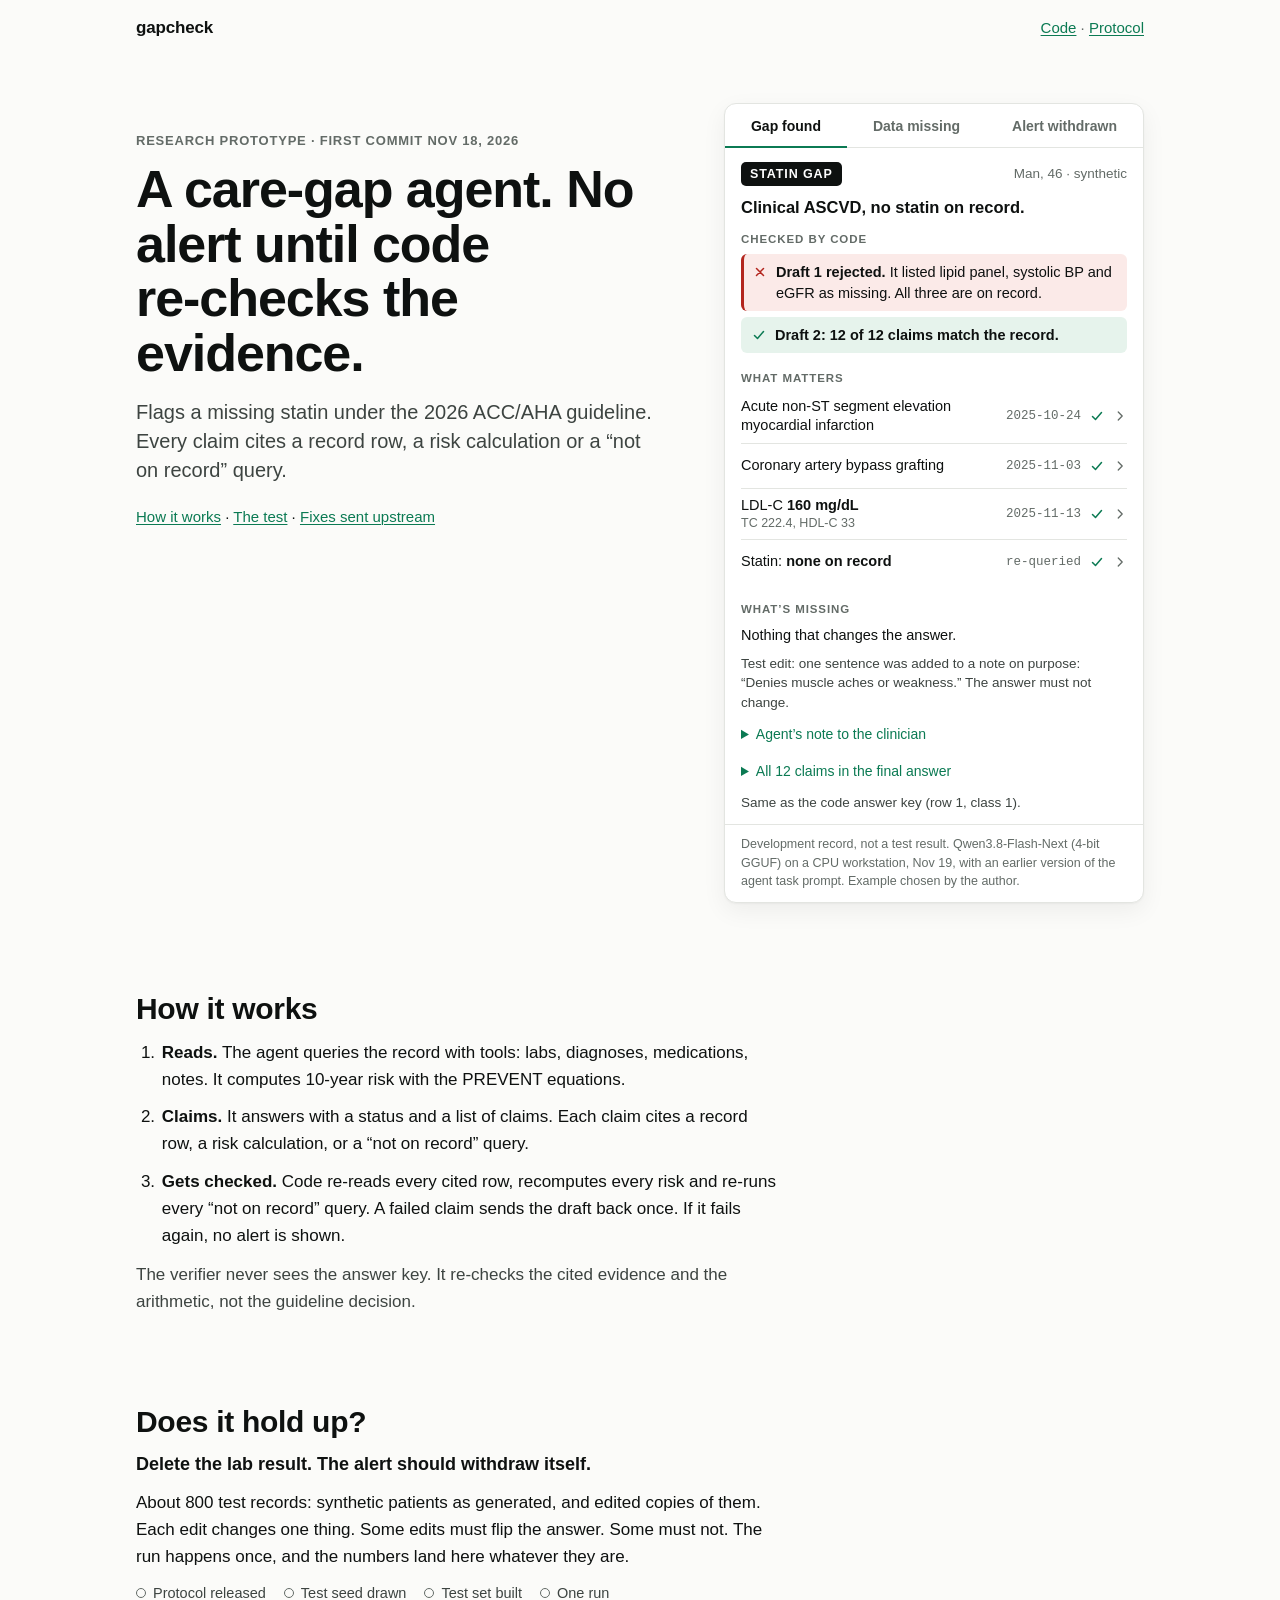
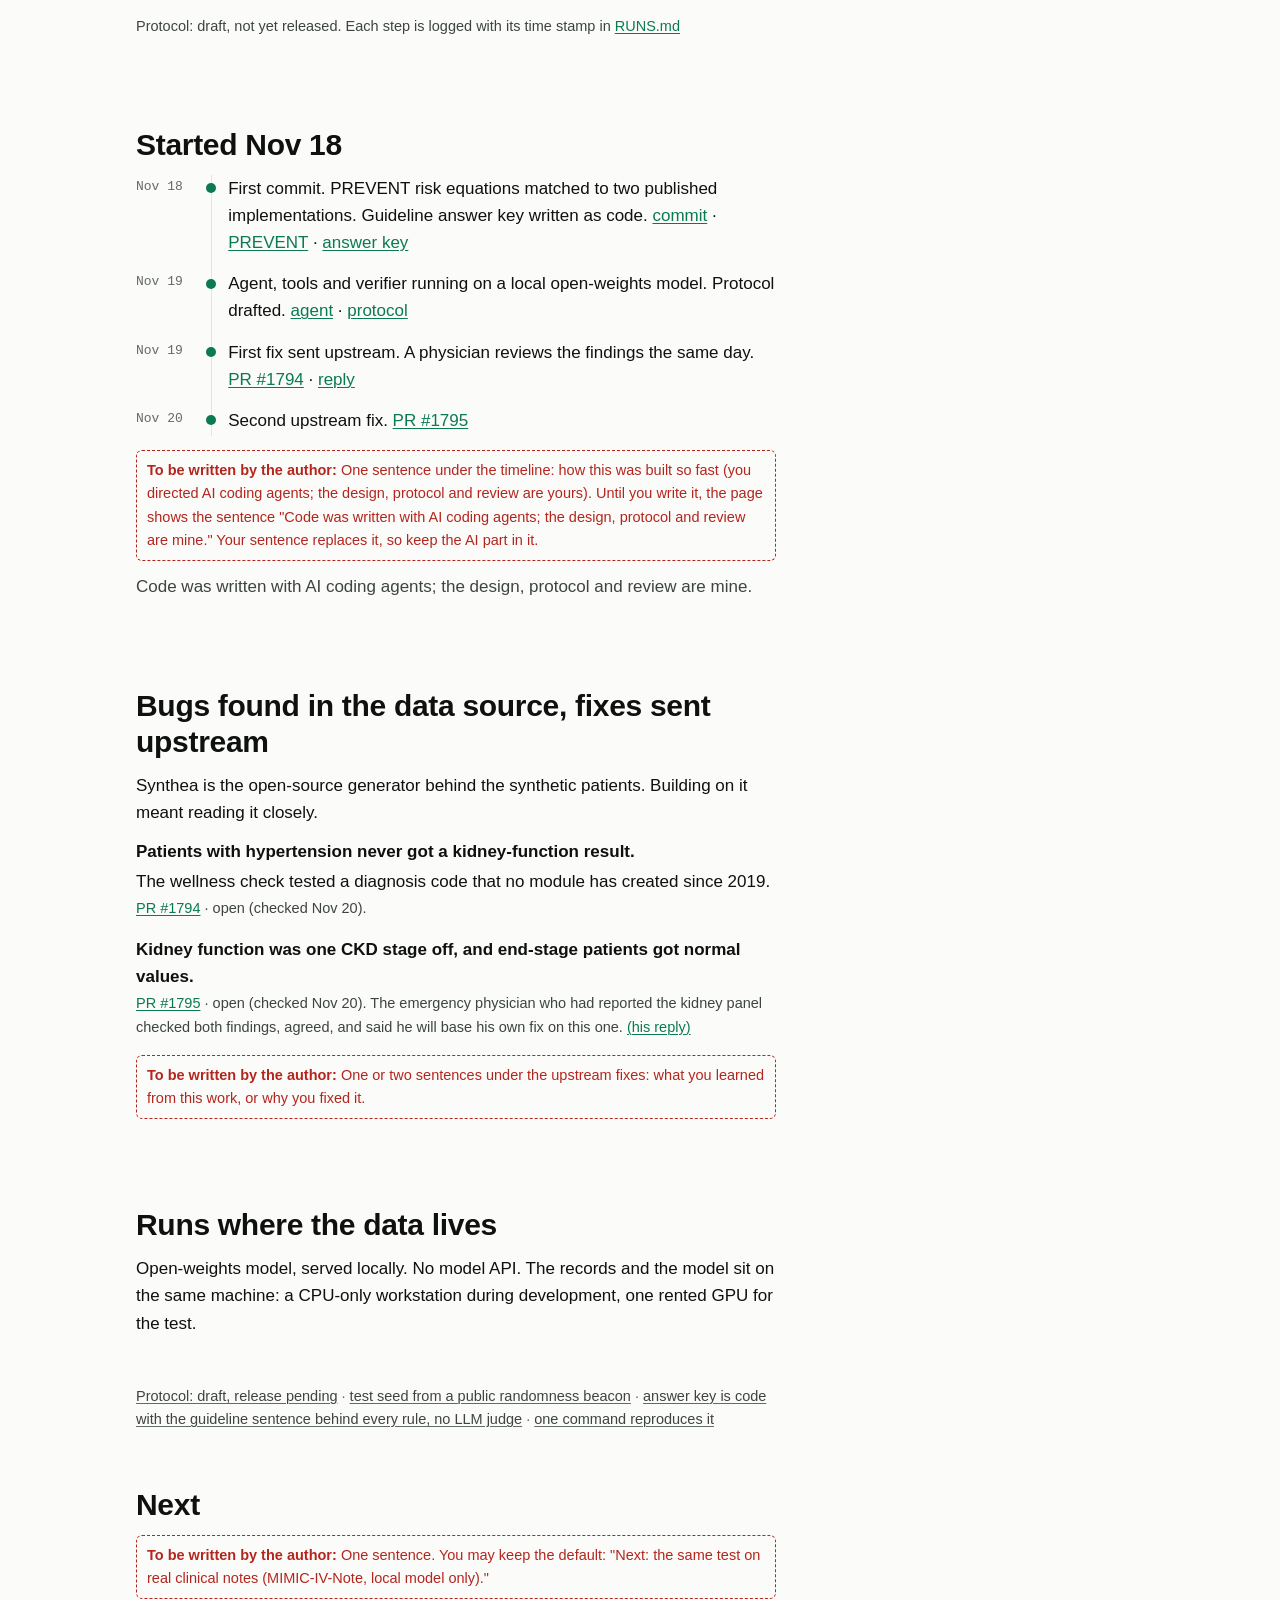
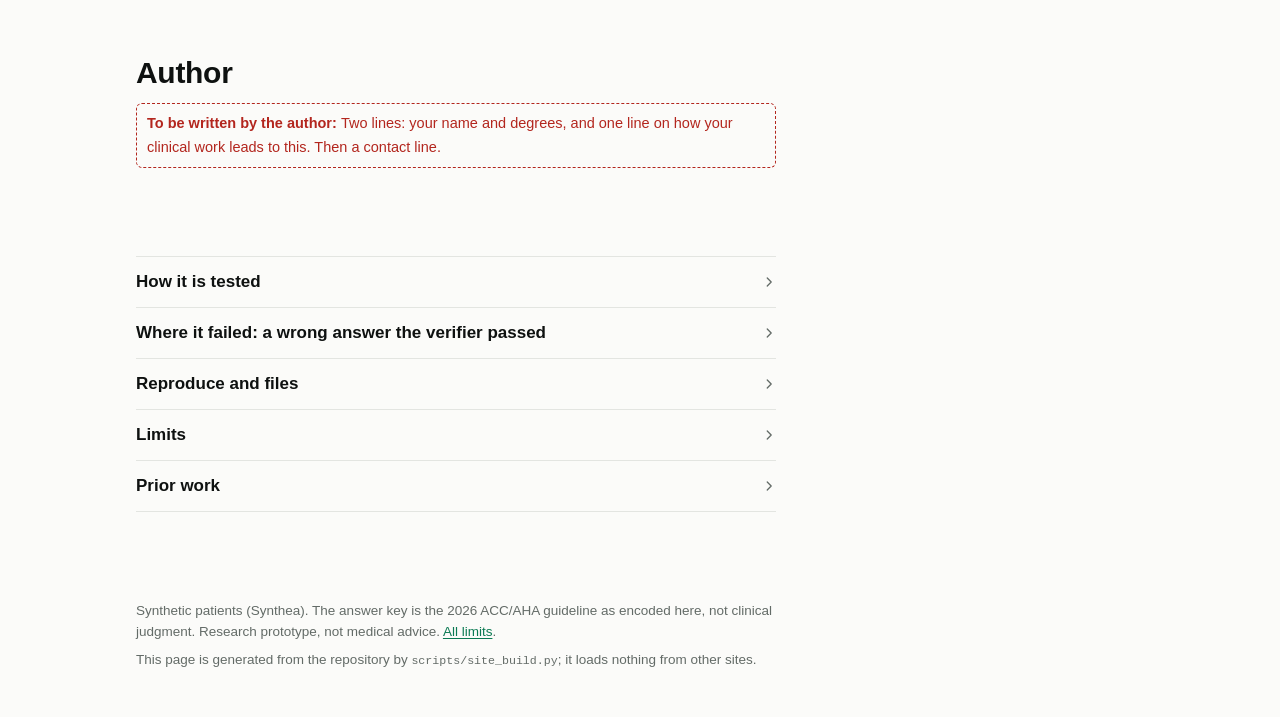
==== commit c9a92d97: "Page: results follow PROTOCOL sec. 10 (three rows with A1 beside A2 and forced fallbacks, weakest co" ====
--- a/pages/index.html
+++ b/pages/index.html
@@ -4,12 +4,12 @@
 <meta charset="utf-8">
 <meta name="viewport" content="width=device-width, initial-scale=1">
 <link rel="icon" href="data:,">
-<title>gapcheck: A care-gap agent that checks its own work.</title>
-<meta name="description" content="Reads the whole record, flags a missing statin, and shows what matters and what&#x27;s missing. Code re-checks every fact before a clinician sees it.">
+<title>gapcheck: A care-gap agent. No alert until code re-checks the evidence.</title>
+<meta name="description" content="Flags a missing statin under the 2026 ACC/AHA guideline. Every claim cites a record row, a risk calculation or a “not on record” query.">
 <meta name="color-scheme" content="light dark">
 <meta property="og:type" content="website">
-<meta property="og:title" content="A care-gap agent that checks its own work.">
-<meta property="og:description" content="Reads the whole record, flags a missing statin, and shows what matters and what&#x27;s missing. Code re-checks every fact before a clinician sees it.">
+<meta property="og:title" content="A care-gap agent. No alert until code re-checks the evidence.">
+<meta property="og:description" content="Flags a missing statin under the 2026 ACC/AHA guideline. Every claim cites a record row, a risk calculation or a “not on record” query.">
 <meta property="og:url" content="https://starriet9.github.io/gapcheck/">
 <meta property="og:image" content="https://starriet9.github.io/gapcheck/og.png">
 <meta name="twitter:card" content="summary_large_image">
@@ -186,6 +186,21 @@
 .rate { display: block; font-size: 13.5px; color: var(--muted); }
 .vs { display: block; font-size: 13.5px; color: var(--ink-2); }
 .primary { font-size: 15.5px; }
+.rows3 { width: 100%; border-collapse: collapse; margin: 12px 0 8px; font-size: 15px; }
+.rows3 th, .rows3 td { text-align: left; vertical-align: top; padding: 8px 10px 8px 0; border-top: 1px solid var(--line); }
+.rows3 thead th { font-size: 13.5px; font-weight: 650; color: var(--ink-2); border-top: 0; }
+.rows3 tbody th { font-weight: 650; }
+.rows3 tbody th .small { display: block; font-weight: 400; }
+.rows3 .rl, .rows3 .ff { display: block; }
+.rows3 td { font-variant-numeric: tabular-nums; }
+.weak { font-size: 15px; margin: 6px 0 12px; }
+@media (max-width: 39.99rem) {
+  .rows3 thead { display: none; }
+  .rows3, .rows3 tbody, .rows3 tr, .rows3 th, .rows3 td { display: block; }
+  .rows3 tr { border-top: 1px solid var(--line); padding: 8px 0; }
+  .rows3 th, .rows3 td { border-top: 0; padding: 2px 0; }
+  .rows3 td::before { content: attr(data-l) ": "; color: var(--muted); }
+}
 figure { margin: 8px 0; }
 figure svg { width: 100%; max-width: 30rem; height: auto; display: block; }
 figure svg text { font-family: var(--sans); }
@@ -222,7 +237,7 @@
 
 @media (min-width: 40rem) {
   body { font-size: 17px; line-height: 1.6; }
-  .tiles { display: grid; grid-template-columns: repeat(3, 1fr); gap: 20px; }
+  .tiles { display: grid; grid-template-columns: repeat(auto-fit, minmax(12rem, 1fr)); gap: 20px; }
   .tiles li { display: block; padding: 0; }
   .big { display: block; font-size: 48px; margin-bottom: 8px; }
 }
@@ -253,9 +268,9 @@
 <a class="skip" href="#main">Skip to content</a>
 <header class="top"><div class="wrap"><a class="brand" href="https://starriet9.github.io/gapcheck/">gapcheck</a><nav aria-label="Links"><a href="https://github.com/starriet9/gapcheck">Code</a> · <a href="https://github.com/starriet9/gapcheck/blob/main/PROTOCOL.md">Protocol</a></nav></div></header>
 <main id="main" class="wrap">
-<section class="hero" aria-labelledby="h-title"><div class="hero-text"><p class="eyebrow"><span>Research prototype</span> · <span>first commit Nov 18, 2026</span></p><h1 id="h-title">A care-gap agent that checks its own work.</h1><p class="sub">Reads the whole record, flags a missing statin, and shows what matters and what&#x27;s missing. Code re-checks every fact before a clinician sees it.</p><p class="hero-links"><a href="#how">How it works</a> · <a href="#test">The test</a> · <a href="#upstream">Fixes sent upstream</a></p></div><div class="hero-card"><div class="card" id="card" aria-label="Example care-gap alerts from development runs"><div class="tabs" role="tablist" aria-label="Example alerts"><button type="button" role="tab" class="tab" id="tab-gap" aria-controls="panel-gap" aria-selected="true" tabindex="0">Gap found</button><button type="button" role="tab" class="tab" id="tab-missing" aria-controls="panel-missing" aria-selected="false" tabindex="-1">Data missing</button><button type="button" role="tab" class="tab" id="tab-withdrawn" aria-controls="panel-withdrawn" aria-selected="false" tabindex="-1">Alert withdrawn</button></div><section class="panel" id="panel-gap" role="tabpanel" aria-labelledby="tab-gap"><h3 class="panel-title">1. Gap found</h3><div class="alert-head"><span class="pill">Statin gap</span><span class="who">Man, 46 · synthetic</span></div><p class="summary">Clinical ASCVD, no statin on record.</p><div class="checked"><p class="band">Checked by code</p><ul class="chks"><li class="chk rej"><svg class="i " aria-hidden="true" focusable="false"><use href="#i-no"/></svg><span><strong>Draft 1 rejected.</strong> It listed lipid panel, systolic BP and eGFR as missing. All three are on record.</span></li><li class="chk ok"><svg class="i " aria-hidden="true" focusable="false"><use href="#i-ok"/></svg><span><strong>Draft 2: 12 of 12 claims match the record.</strong></span></li></ul></div><p class="sec">What matters</p><ul class="ev"><li><details><summary><span class="ev-name">Acute non-ST segment elevation myocardial infarction</span><span class="ev-when">2025-10-24</span><svg class="i okc" aria-hidden="true" focusable="false"><use href="#i-ok"/></svg><span class="sr">verified</span><svg class="i chev" aria-hidden="true" focusable="false"><use href="#i-more"/></svg></summary><div class="ev-more"><p>Record rows cited:</p><ul class="rows"><li><code>cond_aa2a9c41d9fa00e9</code> Acute non-ST segment elevation myocardial infarction · 2025-10-24</li><li><code>cond_f1b45c714036694b</code> Myocardial infarction · 2025-10-24</li><li><code>cond_33565eb984a492af</code> History of coronary artery bypass grafting · 2025-11-03</li><li><code>proc_90da397fb810306c</code> Coronary artery bypass grafting · 2025-11-03</li><li>+ 1 more rows</li></ul><p class="meta">DOCUMENTED · verifier: row re-read</p></div></details></li><li><details><summary><span class="ev-name">Coronary artery bypass grafting</span><span class="ev-when">2025-11-03</span><svg class="i okc" aria-hidden="true" focusable="false"><use href="#i-ok"/></svg><span class="sr">verified</span><svg class="i chev" aria-hidden="true" focusable="false"><use href="#i-more"/></svg></summary><div class="ev-more"><p>Record rows cited:</p><ul class="rows"><li><code>cond_aa2a9c41d9fa00e9</code> Acute non-ST segment elevation myocardial infarction · 2025-10-24</li><li><code>cond_f1b45c714036694b</code> Myocardial infarction · 2025-10-24</li><li><code>cond_33565eb984a492af</code> History of coronary artery bypass grafting · 2025-11-03</li><li><code>proc_90da397fb810306c</code> Coronary artery bypass grafting · 2025-11-03</li><li>+ 1 more rows</li></ul><p class="meta">DOCUMENTED · verifier: row re-read</p></div></details></li><li><details><summary><span class="ev-name">LDL-C <b>160 mg/dL</b><span class="ev-extra">TC 222.4, HDL-C 33</span></span><span class="ev-when">2025-11-13</span><svg class="i okc" aria-hidden="true" focusable="false"><use href="#i-ok"/></svg><span class="sr">verified</span><svg class="i chev" aria-hidden="true" focusable="false"><use href="#i-more"/></svg></summary><div class="ev-more"><p>Record rows cited:</p><ul class="rows"><li><code>obs_7e6196525bb2891f</code> Cholesterol in LDL [Mass/volume] in Serum or Plasma by Direct assay · 160 mg/dL · 2025-11-13</li><li><code>obs_a9f582dd1e80a740</code> Cholesterol in HDL [Mass/volume] in Serum or Plasma · 33 mg/dL · 2025-11-13</li><li><code>obs_da70d0656b72dbd1</code> Cholesterol [Mass/volume] in Serum or Plasma · 222.4 mg/dL · 2025-11-13</li></ul><p class="meta">DOCUMENTED · verifier: row re-read</p></div></details></li><li><details><summary><span class="ev-name">Statin: <b>none on record</b></span><span class="ev-when">re-queried</span><svg class="i okc" aria-hidden="true" focusable="false"><use href="#i-ok"/></svg><span class="sr">verified</span><svg class="i chev" aria-hidden="true" focusable="false"><use href="#i-more"/></svg></summary><div class="ev-more"><p>Fixed query: <code>statins</code>.</p><p class="meta">ABSENT · verifier: query re-run, nothing found</p></div></details></li></ul><p class="sec">What&rsquo;s missing</p><p class="miss">Nothing that changes the answer.</p><p class="edit">Test edit: one sentence was added to a note on purpose: “Denies muscle aches or weakness.” The answer must not change.</p><details class="sub"><summary>Agent&rsquo;s note to the clinician</summary><blockquote>This 46-year-old man has clinical ASCVD: NSTEMI on 2025-10-24 with CABG on 2025-11-03, and no statin is active at index, so a class 1 recommendation to start a statin applies with no documented reason for not prescribing. Latest lipids (2025-11-13) show LDL-C 160 mg/dL with TC 222.4 and HDL-C 33, supporting high-intensity statin initiation and follow-up lipid monitoring.</blockquote></details><details class="sub"><summary>All 12 claims in the final answer</summary><ul class="claims"><li><svg class="i okc" aria-hidden="true" focusable="false"><use href="#i-ok"/></svg><span class="sr">verified</span><span>Age 46 <span class="tag">DOCUMENTED</span></span></li><li><svg class="i okc" aria-hidden="true" focusable="false"><use href="#i-ok"/></svg><span class="sr">verified</span><span>Sex: male <span class="tag">DOCUMENTED</span></span></li><li><svg class="i okc" aria-hidden="true" focusable="false"><use href="#i-ok"/></svg><span class="sr">verified</span><span>Statin: none on record <span class="tag">ABSENT</span></span></li><li><svg class="i okc" aria-hidden="true" focusable="false"><use href="#i-ok"/></svg><span class="sr">verified</span><span>Clinical ASCVD: Acute non-ST segment elevation myocardial infarction + 4 more rows <span class="tag">DOCUMENTED</span></span></li><li><svg class="i okc" aria-hidden="true" focusable="false"><use href="#i-ok"/></svg><span class="sr">verified</span><span>LDL-C 160 mg/dL <span class="tag">DOCUMENTED</span></span></li><li><svg class="i okc" aria-hidden="true" focusable="false"><use href="#i-ok"/></svg><span class="sr">verified</span><span>Systolic BP 110 mm Hg <span class="tag">DOCUMENTED</span></span></li><li><svg class="i okc" aria-hidden="true" focusable="false"><use href="#i-ok"/></svg><span class="sr">verified</span><span>Smoking: Ex-smoker <span class="tag">DOCUMENTED</span></span></li><li><svg class="i okc" aria-hidden="true" focusable="false"><use href="#i-ok"/></svg><span class="sr">verified</span><span>eGFR 84.3 mL/min/1.73 m² <span class="flag">(added by <a href="https://github.com/starriet9/gapcheck/blob/main/SPEC.md#41-known-synthea-limits-measured-at-day-0-9862-adults-aged-3079-and-patches">patch P1</a>; any value from 60 to 140 gives the same answer)</span> <span class="tag">DOCUMENTED</span></span></li><li><svg class="i okc" aria-hidden="true" focusable="false"><use href="#i-ok"/></svg><span class="sr">verified</span><span>Diabetes: none on record <span class="tag">ABSENT</span></span></li><li><svg class="i okc" aria-hidden="true" focusable="false"><use href="#i-ok"/></svg><span class="sr">verified</span><span>CKD stage 3-4: none on record <span class="tag">ABSENT</span></span></li><li><svg class="i okc" aria-hidden="true" focusable="false"><use href="#i-ok"/></svg><span class="sr">verified</span><span>BP medication: none on record <span class="tag">ABSENT</span></span></li><li><svg class="i okc" aria-hidden="true" focusable="false"><use href="#i-ok"/></svg><span class="sr">verified</span><span>Documented reason not to prescribe: none in the last 365 days <span class="tag">ABSENT</span></span></li></ul></details><p class="key">Same as the code answer key (row 1, class 1).</p><p class="prov">Development record, not a test result. Qwen3.8-Flash-Next (4-bit GGUF) on a CPU workstation, Nov 19, with an earlier version of the agent task prompt. Example chosen by the author.</p></section><section class="panel" id="panel-missing" role="tabpanel" aria-labelledby="tab-missing"><h3 class="panel-title">2. Data missing</h3><div class="alert-head"><span class="pill">Statin gap</span><span class="who">Man, 72 · synthetic</span></div><p class="summary">10-year risk 10.3%, no statin on record.</p><div class="checked"><p class="band">Checked by code</p><ul class="chks"><li class="chk ok"><svg class="i " aria-hidden="true" focusable="false"><use href="#i-ok"/></svg><span><strong>14 of 14 claims match the record.</strong> Both risk values recomputed.</span></li></ul></div><p class="sec">What matters</p><ul class="ev"><li><details><summary><span class="ev-name">10-year ASCVD risk <b>10.3%</b></span><span class="ev-when">recomputed</span><svg class="i okc" aria-hidden="true" focusable="false"><use href="#i-ok"/></svg><span class="sr">verified</span><svg class="i chev" aria-hidden="true" focusable="false"><use href="#i-more"/></svg></summary><div class="ev-more"><p>PREVENT, computed twice: 10.3% as a non-smoker, 12.6% as a smoker.</p><p>Inputs: age 72, male, TC 185.8, HDL-C 62.2, SBP 142 treated, non-smoker, no diabetes, eGFR 122, no statin.</p><p class="flag">The eGFR was added by <a href="https://github.com/starriet9/gapcheck/blob/main/SPEC.md#41-known-synthea-limits-measured-at-day-0-9862-adults-aged-3079-and-patches">patch P1</a>: the generated record had none. Any value from 60 to 140 gives the same answer.</p><p class="meta">COMPUTED · verifier: risk recomputed from the cited inputs</p></div></details></li><li><details><summary><span class="ev-name">LDL-C <b>99.1 mg/dL</b><span class="ev-extra">TC 185.8, HDL-C 62.2</span></span><span class="ev-when">2025-08-19</span><svg class="i okc" aria-hidden="true" focusable="false"><use href="#i-ok"/></svg><span class="sr">verified</span><svg class="i chev" aria-hidden="true" focusable="false"><use href="#i-more"/></svg></summary><div class="ev-more"><p>Record rows cited:</p><ul class="rows"><li><code>obs_0d82c777ef6edf1c</code> Cholesterol [Mass/volume] in Serum or Plasma · 185.8 mg/dL · 2025-08-19</li><li><code>obs_59223e931c85985a</code> Cholesterol in LDL [Mass/volume] in Serum or Plasma by Direct assay · 99.1 mg/dL · 2025-08-19</li><li><code>obs_6f19234882c8839a</code> Cholesterol in HDL [Mass/volume] in Serum or Plasma · 62.2 mg/dL · 2025-08-19</li></ul><p class="meta">DOCUMENTED · verifier: row re-read</p></div></details></li><li><details><summary><span class="ev-name">Systolic BP <b>142 mm Hg</b><span class="ev-extra">on BP medication</span></span><span class="ev-when">2026-09-29</span><svg class="i okc" aria-hidden="true" focusable="false"><use href="#i-ok"/></svg><span class="sr">verified</span><svg class="i chev" aria-hidden="true" focusable="false"><use href="#i-more"/></svg></summary><div class="ev-more"><p>Record row cited:</p><ul class="rows"><li><code>obs_1b2fee065dabf374</code> Systolic Blood Pressure · 142 mm[Hg] · 2026-09-29</li></ul><p class="meta">DOCUMENTED · verifier: row re-read</p></div></details></li><li><details><summary><span class="ev-name">Statin: <b>none on record</b></span><span class="ev-when">re-queried</span><svg class="i okc" aria-hidden="true" focusable="false"><use href="#i-ok"/></svg><span class="sr">verified</span><svg class="i chev" aria-hidden="true" focusable="false"><use href="#i-more"/></svg></summary><div class="ev-more"><p>Fixed query: <code>statins</code>.</p><p class="meta">ABSENT · verifier: query re-run, nothing found</p></div></details></li></ul><p class="sec">What&rsquo;s missing</p><p class="miss"><strong>Smoking status.</strong> The agent computed the risk both ways: 10.3% if non-smoker, 12.6% if smoker. Both are at or above 10%, so the gap stands.</p><p class="edit">Test edit: every smoking-status entry was deleted from this record on purpose (68 rows; mentions removed from 152 notes). The answer must not change.</p><details class="sub"><summary>Agent&rsquo;s note to the clinician</summary><blockquote>This 72-year-old man has no clinical ASCVD, diabetes or CKD and no active statin, with a latest lipid panel (2025-08-19) of TC 185.8, HDL-C 62.2 and LDL-C 99.1 mg/dL and treated SBP 142 mm Hg, giving a 10-year PREVENT ASCVD risk of 10.3% (12.6% if a current smoker) — at or above the 10% threshold for a class 1 recommendation to start high-intensity statin therapy. No documented reason for not prescribing was found, so this is a GAP; smoking status is missing from the record and should be captured, though the risk exceeds 10% either way.</blockquote></details><details class="sub"><summary>All 14 claims in the final answer</summary><ul class="claims"><li><svg class="i okc" aria-hidden="true" focusable="false"><use href="#i-ok"/></svg><span class="sr">verified</span><span>Age 72 <span class="tag">DOCUMENTED</span></span></li><li><svg class="i okc" aria-hidden="true" focusable="false"><use href="#i-ok"/></svg><span class="sr">verified</span><span>Sex: male <span class="tag">DOCUMENTED</span></span></li><li><svg class="i okc" aria-hidden="true" focusable="false"><use href="#i-ok"/></svg><span class="sr">verified</span><span>Statin: none on record <span class="tag">ABSENT</span></span></li><li><svg class="i okc" aria-hidden="true" focusable="false"><use href="#i-ok"/></svg><span class="sr">verified</span><span>Clinical ASCVD: none on record <span class="tag">ABSENT</span></span></li><li><svg class="i okc" aria-hidden="true" focusable="false"><use href="#i-ok"/></svg><span class="sr">verified</span><span>Diabetes: none on record <span class="tag">ABSENT</span></span></li><li><svg class="i okc" aria-hidden="true" focusable="false"><use href="#i-ok"/></svg><span class="sr">verified</span><span>CKD stage 3-4: none on record <span class="tag">ABSENT</span></span></li><li><svg class="i okc" aria-hidden="true" focusable="false"><use href="#i-ok"/></svg><span class="sr">verified</span><span>LDL-C 99.1 mg/dL <span class="tag">DOCUMENTED</span></span></li><li><svg class="i okc" aria-hidden="true" focusable="false"><use href="#i-ok"/></svg><span class="sr">verified</span><span>Systolic BP 142 mm Hg <span class="tag">DOCUMENTED</span></span></li><li><svg class="i okc" aria-hidden="true" focusable="false"><use href="#i-ok"/></svg><span class="sr">verified</span><span>BP medication: verapamil hydrochloride 80 MG Oral Tablet [Calan] <span class="tag">DOCUMENTED</span></span></li><li><svg class="i okc" aria-hidden="true" focusable="false"><use href="#i-ok"/></svg><span class="sr">verified</span><span>eGFR 122 mL/min/1.73 m² <span class="flag">(added by <a href="https://github.com/starriet9/gapcheck/blob/main/SPEC.md#41-known-synthea-limits-measured-at-day-0-9862-adults-aged-3079-and-patches">patch P1</a>; any value from 60 to 140 gives the same answer)</span> <span class="tag">DOCUMENTED</span></span></li><li><svg class="i okc" aria-hidden="true" focusable="false"><use href="#i-ok"/></svg><span class="sr">verified</span><span>Smoking status: none on record <span class="tag">ABSENT</span></span></li><li><svg class="i okc" aria-hidden="true" focusable="false"><use href="#i-ok"/></svg><span class="sr">verified</span><span>10-year ASCVD risk 10.3% <span class="tag">COMPUTED</span></span></li><li><svg class="i okc" aria-hidden="true" focusable="false"><use href="#i-ok"/></svg><span class="sr">verified</span><span>10-year ASCVD risk 12.6% <span class="tag">COMPUTED</span></span></li><li><svg class="i okc" aria-hidden="true" focusable="false"><use href="#i-ok"/></svg><span class="sr">verified</span><span>Documented reason not to prescribe: none in the last 365 days <span class="tag">ABSENT</span></span></li></ul></details><p class="key">Same as the code answer key (row 8, class 1).</p><p class="prov">Development record, not a test result. Qwen3.8-Flash-Next (4-bit GGUF) on one rented GPU, Nov 20. Example chosen by the author.</p></section><section class="panel" id="panel-withdrawn" role="tabpanel" aria-labelledby="tab-withdrawn"><h3 class="panel-title">3. Alert withdrawn</h3><div class="alert-head"><span class="pill">No call</span><span class="who">Man, 72 · synthetic</span></div><p class="summary">Cannot determine: lipid panel not on record.</p><div class="checked"><p class="band">Checked by code</p><ul class="chks"><li class="chk ok"><svg class="i " aria-hidden="true" focusable="false"><use href="#i-ok"/></svg><span><strong>11 of 11 claims match the record.</strong></span></li></ul></div><p class="sec">What matters</p><ul class="ev"><li><details><summary><span class="ev-name">Systolic BP <b>142 mm Hg</b><span class="ev-extra">on BP medication</span></span><span class="ev-when">2026-09-29</span><svg class="i okc" aria-hidden="true" focusable="false"><use href="#i-ok"/></svg><span class="sr">verified</span><svg class="i chev" aria-hidden="true" focusable="false"><use href="#i-more"/></svg></summary><div class="ev-more"><p>Record row cited:</p><ul class="rows"><li><code>obs_1b2fee065dabf374</code> Systolic Blood Pressure · 142 mm[Hg] · 2026-09-29</li></ul><p class="meta">DOCUMENTED · verifier: row re-read</p></div></details></li><li><details><summary><span class="ev-name">Smoking: <b>Never smoked tobacco</b></span><span class="ev-when">2026-09-29</span><svg class="i okc" aria-hidden="true" focusable="false"><use href="#i-ok"/></svg><span class="sr">verified</span><svg class="i chev" aria-hidden="true" focusable="false"><use href="#i-more"/></svg></summary><div class="ev-more"><p>Record row cited:</p><ul class="rows"><li><code>obs_e2ec0ae2d0837ccd</code> Tobacco smoking status · Never smoked tobacco (finding) · 2026-09-29</li></ul><p class="meta">DOCUMENTED · verifier: row re-read</p></div></details></li><li><details><summary><span class="ev-name">Statin: <b>none on record</b></span><span class="ev-when">re-queried</span><svg class="i okc" aria-hidden="true" focusable="false"><use href="#i-ok"/></svg><span class="sr">verified</span><svg class="i chev" aria-hidden="true" focusable="false"><use href="#i-more"/></svg></summary><div class="ev-more"><p>Fixed query: <code>statins</code>.</p><p class="meta">ABSENT · verifier: query re-run, nothing found</p></div></details></li></ul><p class="sec">What&rsquo;s missing</p><p class="miss"><strong>Lipid panel.</strong> Without it the 10-year risk cannot be computed.</p><p class="before">Before the edit, on the unedited record, the same agent said: <strong>STATIN GAP</strong>, risk 10.3%.</p><p class="edit">Test edit: every lipid result was deleted from this record on purpose (52 rows; mentions removed from 13 notes). The answer must change.</p><details class="sub"><summary>Agent&rsquo;s note to the clinician</summary><blockquote>This 72-year-old man has no active statin, no clinical ASCVD, no diabetes and no CKD, but no lipid panel (TC, HDL-C, LDL-C) is on record at any point, so neither an LDL-based rule nor a PREVENT risk can be applied. Obtain a fasting or nonfasting lipid panel to determine whether a statin is indicated; his SBP of 142 mmHg on verapamil and never-smoking status are otherwise documented.</blockquote></details><details class="sub"><summary>All 11 claims in the final answer</summary><ul class="claims"><li><svg class="i okc" aria-hidden="true" focusable="false"><use href="#i-ok"/></svg><span class="sr">verified</span><span>Age 72 <span class="tag">DOCUMENTED</span></span></li><li><svg class="i okc" aria-hidden="true" focusable="false"><use href="#i-ok"/></svg><span class="sr">verified</span><span>Sex: male <span class="tag">DOCUMENTED</span></span></li><li><svg class="i okc" aria-hidden="true" focusable="false"><use href="#i-ok"/></svg><span class="sr">verified</span><span>Statin: none on record <span class="tag">ABSENT</span></span></li><li><svg class="i okc" aria-hidden="true" focusable="false"><use href="#i-ok"/></svg><span class="sr">verified</span><span>Clinical ASCVD: none on record <span class="tag">ABSENT</span></span></li><li><svg class="i okc" aria-hidden="true" focusable="false"><use href="#i-ok"/></svg><span class="sr">verified</span><span>Diabetes: none on record <span class="tag">ABSENT</span></span></li><li><svg class="i okc" aria-hidden="true" focusable="false"><use href="#i-ok"/></svg><span class="sr">verified</span><span>CKD stage 3-4: none on record <span class="tag">ABSENT</span></span></li><li><svg class="i okc" aria-hidden="true" focusable="false"><use href="#i-ok"/></svg><span class="sr">verified</span><span>Lipid panel: none on record <span class="tag">ABSENT</span></span></li><li><svg class="i okc" aria-hidden="true" focusable="false"><use href="#i-ok"/></svg><span class="sr">verified</span><span>Systolic BP 142 mm Hg <span class="tag">DOCUMENTED</span></span></li><li><svg class="i okc" aria-hidden="true" focusable="false"><use href="#i-ok"/></svg><span class="sr">verified</span><span>Smoking: Never smoked tobacco <span class="tag">DOCUMENTED</span></span></li><li><svg class="i okc" aria-hidden="true" focusable="false"><use href="#i-ok"/></svg><span class="sr">verified</span><span>eGFR 122 mL/min/1.73 m² <span class="flag">(added by <a href="https://github.com/starriet9/gapcheck/blob/main/SPEC.md#41-known-synthea-limits-measured-at-day-0-9862-adults-aged-3079-and-patches">patch P1</a>; any value from 60 to 140 gives the same answer)</span> <span class="tag">DOCUMENTED</span></span></li><li><svg class="i okc" aria-hidden="true" focusable="false"><use href="#i-ok"/></svg><span class="sr">verified</span><span>BP medication: verapamil hydrochloride 80 MG Oral Tablet [Calan] <span class="tag">DOCUMENTED</span></span></li></ul></details><p class="key">Same as the code answer key (cannot determine, lipid panel missing).</p><p class="prov">Development record, not a test result. Qwen3.8-Flash-Next (4-bit GGUF) on one rented GPU, Nov 20. Example chosen by the author.</p></section></div></div></section>
+<section class="hero" aria-labelledby="h-title"><div class="hero-text"><p class="eyebrow"><span>Research prototype</span> · <span>first commit Nov 18, 2026</span></p><h1 id="h-title">A care‑gap agent. No alert until code re‑checks the evidence.</h1><p class="sub">Flags a missing statin under the 2026 ACC/AHA guideline. Every claim cites a record row, a risk calculation or a “not on record” query.</p><p class="hero-links"><a href="#how">How it works</a> · <a href="#test">The test</a> · <a href="#upstream">Fixes sent upstream</a></p></div><div class="hero-card"><div class="card" id="card" aria-label="Example care-gap alerts from development runs"><div class="tabs" role="tablist" aria-label="Example alerts"><button type="button" role="tab" class="tab" id="tab-gap" aria-controls="panel-gap" aria-selected="true" tabindex="0">Gap found</button><button type="button" role="tab" class="tab" id="tab-missing" aria-controls="panel-missing" aria-selected="false" tabindex="-1">Data missing</button><button type="button" role="tab" class="tab" id="tab-withdrawn" aria-controls="panel-withdrawn" aria-selected="false" tabindex="-1">Alert withdrawn</button></div><section class="panel" id="panel-gap" role="tabpanel" aria-labelledby="tab-gap"><h3 class="panel-title">1. Gap found</h3><div class="alert-head"><span class="pill">Statin gap</span><span class="who">Man, 46 · synthetic</span></div><p class="summary">Clinical ASCVD, no statin on record.</p><div class="checked"><p class="band">Checked by code</p><ul class="chks"><li class="chk rej"><svg class="i " aria-hidden="true" focusable="false"><use href="#i-no"/></svg><span><strong>Draft 1 rejected.</strong> It listed lipid panel, systolic BP and eGFR as missing. All three are on record.</span></li><li class="chk ok"><svg class="i " aria-hidden="true" focusable="false"><use href="#i-ok"/></svg><span><strong>Draft 2: 12 of 12 claims match the record.</strong></span></li></ul></div><p class="sec">What matters</p><ul class="ev"><li><details><summary><span class="ev-name">Acute non-ST segment elevation myocardial infarction</span><span class="ev-when">2025-10-24</span><svg class="i okc" aria-hidden="true" focusable="false"><use href="#i-ok"/></svg><span class="sr">verified</span><svg class="i chev" aria-hidden="true" focusable="false"><use href="#i-more"/></svg></summary><div class="ev-more"><p>Record rows cited:</p><ul class="rows"><li><code>cond_aa2a9c41d9fa00e9</code> Acute non-ST segment elevation myocardial infarction · 2025-10-24</li><li><code>cond_f1b45c714036694b</code> Myocardial infarction · 2025-10-24</li><li><code>cond_33565eb984a492af</code> History of coronary artery bypass grafting · 2025-11-03</li><li><code>proc_90da397fb810306c</code> Coronary artery bypass grafting · 2025-11-03</li><li>+ 1 more rows</li></ul><p class="meta">DOCUMENTED · verifier: row re-read</p></div></details></li><li><details><summary><span class="ev-name">Coronary artery bypass grafting</span><span class="ev-when">2025-11-03</span><svg class="i okc" aria-hidden="true" focusable="false"><use href="#i-ok"/></svg><span class="sr">verified</span><svg class="i chev" aria-hidden="true" focusable="false"><use href="#i-more"/></svg></summary><div class="ev-more"><p>Record rows cited:</p><ul class="rows"><li><code>cond_aa2a9c41d9fa00e9</code> Acute non-ST segment elevation myocardial infarction · 2025-10-24</li><li><code>cond_f1b45c714036694b</code> Myocardial infarction · 2025-10-24</li><li><code>cond_33565eb984a492af</code> History of coronary artery bypass grafting · 2025-11-03</li><li><code>proc_90da397fb810306c</code> Coronary artery bypass grafting · 2025-11-03</li><li>+ 1 more rows</li></ul><p class="meta">DOCUMENTED · verifier: row re-read</p></div></details></li><li><details><summary><span class="ev-name">LDL-C <b>160 mg/dL</b><span class="ev-extra">TC 222.4, HDL-C 33</span></span><span class="ev-when">2025-11-13</span><svg class="i okc" aria-hidden="true" focusable="false"><use href="#i-ok"/></svg><span class="sr">verified</span><svg class="i chev" aria-hidden="true" focusable="false"><use href="#i-more"/></svg></summary><div class="ev-more"><p>Record rows cited:</p><ul class="rows"><li><code>obs_7e6196525bb2891f</code> Cholesterol in LDL [Mass/volume] in Serum or Plasma by Direct assay · 160 mg/dL · 2025-11-13</li><li><code>obs_a9f582dd1e80a740</code> Cholesterol in HDL [Mass/volume] in Serum or Plasma · 33 mg/dL · 2025-11-13</li><li><code>obs_da70d0656b72dbd1</code> Cholesterol [Mass/volume] in Serum or Plasma · 222.4 mg/dL · 2025-11-13</li></ul><p class="meta">DOCUMENTED · verifier: row re-read</p></div></details></li><li><details><summary><span class="ev-name">Statin: <b>none on record</b></span><span class="ev-when">re-queried</span><svg class="i okc" aria-hidden="true" focusable="false"><use href="#i-ok"/></svg><span class="sr">verified</span><svg class="i chev" aria-hidden="true" focusable="false"><use href="#i-more"/></svg></summary><div class="ev-more"><p>Fixed query: <code>statins</code>.</p><p class="meta">ABSENT · verifier: query re-run, nothing found</p></div></details></li></ul><p class="sec">What&rsquo;s missing</p><p class="miss">Nothing that changes the answer.</p><p class="edit">Test edit: one sentence was added to a note on purpose: “Denies muscle aches or weakness.” The answer must not change.</p><details class="sub"><summary>Agent&rsquo;s note to the clinician</summary><blockquote>This 46-year-old man has clinical ASCVD: NSTEMI on 2025-10-24 with CABG on 2025-11-03, and no statin is active at index, so a class 1 recommendation to start a statin applies with no documented reason for not prescribing. Latest lipids (2025-11-13) show LDL-C 160 mg/dL with TC 222.4 and HDL-C 33, supporting high-intensity statin initiation and follow-up lipid monitoring.</blockquote></details><details class="sub"><summary>All 12 claims in the final answer</summary><ul class="claims"><li><svg class="i okc" aria-hidden="true" focusable="false"><use href="#i-ok"/></svg><span class="sr">verified</span><span>Age 46 <span class="tag">DOCUMENTED</span></span></li><li><svg class="i okc" aria-hidden="true" focusable="false"><use href="#i-ok"/></svg><span class="sr">verified</span><span>Sex: male <span class="tag">DOCUMENTED</span></span></li><li><svg class="i okc" aria-hidden="true" focusable="false"><use href="#i-ok"/></svg><span class="sr">verified</span><span>Statin: none on record <span class="tag">ABSENT</span></span></li><li><svg class="i okc" aria-hidden="true" focusable="false"><use href="#i-ok"/></svg><span class="sr">verified</span><span>Clinical ASCVD: Acute non-ST segment elevation myocardial infarction + 4 more rows <span class="tag">DOCUMENTED</span></span></li><li><svg class="i okc" aria-hidden="true" focusable="false"><use href="#i-ok"/></svg><span class="sr">verified</span><span>LDL-C 160 mg/dL <span class="tag">DOCUMENTED</span></span></li><li><svg class="i okc" aria-hidden="true" focusable="false"><use href="#i-ok"/></svg><span class="sr">verified</span><span>Systolic BP 110 mm Hg <span class="tag">DOCUMENTED</span></span></li><li><svg class="i okc" aria-hidden="true" focusable="false"><use href="#i-ok"/></svg><span class="sr">verified</span><span>Smoking: Ex-smoker <span class="tag">DOCUMENTED</span></span></li><li><svg class="i okc" aria-hidden="true" focusable="false"><use href="#i-ok"/></svg><span class="sr">verified</span><span>eGFR 84.3 mL/min/1.73 m² <span class="flag">(added by <a href="https://github.com/starriet9/gapcheck/blob/main/SPEC.md#41-known-synthea-limits-measured-at-day-0-9862-adults-aged-3079-and-patches">patch P1</a>; any value from 60 to 140 gives the same answer)</span> <span class="tag">DOCUMENTED</span></span></li><li><svg class="i okc" aria-hidden="true" focusable="false"><use href="#i-ok"/></svg><span class="sr">verified</span><span>Diabetes: none on record <span class="tag">ABSENT</span></span></li><li><svg class="i okc" aria-hidden="true" focusable="false"><use href="#i-ok"/></svg><span class="sr">verified</span><span>CKD stage 3-4: none on record <span class="tag">ABSENT</span></span></li><li><svg class="i okc" aria-hidden="true" focusable="false"><use href="#i-ok"/></svg><span class="sr">verified</span><span>BP medication: none on record <span class="tag">ABSENT</span></span></li><li><svg class="i okc" aria-hidden="true" focusable="false"><use href="#i-ok"/></svg><span class="sr">verified</span><span>Documented reason not to prescribe: none in the last 365 days <span class="tag">ABSENT</span></span></li></ul></details><p class="key">Same as the code answer key (row 1, class 1).</p><p class="prov">Development record, not a test result. Qwen3.8-Flash-Next (4-bit GGUF) on a CPU workstation, Nov 19, with an earlier version of the agent task prompt. Example chosen by the author.</p></section><section class="panel" id="panel-missing" role="tabpanel" aria-labelledby="tab-missing"><h3 class="panel-title">2. Data missing</h3><div class="alert-head"><span class="pill">Statin gap</span><span class="who">Man, 72 · synthetic</span></div><p class="summary">10-year risk 10.3%, no statin on record.</p><div class="checked"><p class="band">Checked by code</p><ul class="chks"><li class="chk ok"><svg class="i " aria-hidden="true" focusable="false"><use href="#i-ok"/></svg><span><strong>14 of 14 claims match the record.</strong> Both risk values recomputed.</span></li></ul></div><p class="sec">What matters</p><ul class="ev"><li><details><summary><span class="ev-name">10-year ASCVD risk <b>10.3%</b></span><span class="ev-when">recomputed</span><svg class="i okc" aria-hidden="true" focusable="false"><use href="#i-ok"/></svg><span class="sr">verified</span><svg class="i chev" aria-hidden="true" focusable="false"><use href="#i-more"/></svg></summary><div class="ev-more"><p>PREVENT, computed twice: 10.3% as a non-smoker, 12.6% as a smoker.</p><p>Inputs: age 72, male, TC 185.8, HDL-C 62.2, SBP 142 treated, non-smoker, no diabetes, eGFR 122, no statin.</p><p class="flag">The eGFR was added by <a href="https://github.com/starriet9/gapcheck/blob/main/SPEC.md#41-known-synthea-limits-measured-at-day-0-9862-adults-aged-3079-and-patches">patch P1</a>: the generated record had none. Any value from 60 to 140 gives the same answer.</p><p class="meta">COMPUTED · verifier: risk recomputed from the cited inputs</p></div></details></li><li><details><summary><span class="ev-name">LDL-C <b>99.1 mg/dL</b><span class="ev-extra">TC 185.8, HDL-C 62.2</span></span><span class="ev-when">2025-08-19</span><svg class="i okc" aria-hidden="true" focusable="false"><use href="#i-ok"/></svg><span class="sr">verified</span><svg class="i chev" aria-hidden="true" focusable="false"><use href="#i-more"/></svg></summary><div class="ev-more"><p>Record rows cited:</p><ul class="rows"><li><code>obs_0d82c777ef6edf1c</code> Cholesterol [Mass/volume] in Serum or Plasma · 185.8 mg/dL · 2025-08-19</li><li><code>obs_59223e931c85985a</code> Cholesterol in LDL [Mass/volume] in Serum or Plasma by Direct assay · 99.1 mg/dL · 2025-08-19</li><li><code>obs_6f19234882c8839a</code> Cholesterol in HDL [Mass/volume] in Serum or Plasma · 62.2 mg/dL · 2025-08-19</li></ul><p class="meta">DOCUMENTED · verifier: row re-read</p></div></details></li><li><details><summary><span class="ev-name">Systolic BP <b>142 mm Hg</b><span class="ev-extra">on BP medication</span></span><span class="ev-when">2026-09-29</span><svg class="i okc" aria-hidden="true" focusable="false"><use href="#i-ok"/></svg><span class="sr">verified</span><svg class="i chev" aria-hidden="true" focusable="false"><use href="#i-more"/></svg></summary><div class="ev-more"><p>Record row cited:</p><ul class="rows"><li><code>obs_1b2fee065dabf374</code> Systolic Blood Pressure · 142 mm[Hg] · 2026-09-29</li></ul><p class="meta">DOCUMENTED · verifier: row re-read</p></div></details></li><li><details><summary><span class="ev-name">Statin: <b>none on record</b></span><span class="ev-when">re-queried</span><svg class="i okc" aria-hidden="true" focusable="false"><use href="#i-ok"/></svg><span class="sr">verified</span><svg class="i chev" aria-hidden="true" focusable="false"><use href="#i-more"/></svg></summary><div class="ev-more"><p>Fixed query: <code>statins</code>.</p><p class="meta">ABSENT · verifier: query re-run, nothing found</p></div></details></li></ul><p class="sec">What&rsquo;s missing</p><p class="miss"><strong>Smoking status.</strong> The agent computed the risk both ways: 10.3% if non-smoker, 12.6% if smoker. Both are at or above 10%, so the gap stands.</p><p class="edit">Test edit: every smoking-status entry was deleted from this record on purpose (68 rows; mentions removed from 152 notes). The answer must not change.</p><details class="sub"><summary>Agent&rsquo;s note to the clinician</summary><blockquote>This 72-year-old man has no clinical ASCVD, diabetes or CKD and no active statin, with a latest lipid panel (2025-08-19) of TC 185.8, HDL-C 62.2 and LDL-C 99.1 mg/dL and treated SBP 142 mm Hg, giving a 10-year PREVENT ASCVD risk of 10.3% (12.6% if a current smoker) — at or above the 10% threshold for a class 1 recommendation to start high-intensity statin therapy. No documented reason for not prescribing was found, so this is a GAP; smoking status is missing from the record and should be captured, though the risk exceeds 10% either way.</blockquote></details><details class="sub"><summary>All 14 claims in the final answer</summary><ul class="claims"><li><svg class="i okc" aria-hidden="true" focusable="false"><use href="#i-ok"/></svg><span class="sr">verified</span><span>Age 72 <span class="tag">DOCUMENTED</span></span></li><li><svg class="i okc" aria-hidden="true" focusable="false"><use href="#i-ok"/></svg><span class="sr">verified</span><span>Sex: male <span class="tag">DOCUMENTED</span></span></li><li><svg class="i okc" aria-hidden="true" focusable="false"><use href="#i-ok"/></svg><span class="sr">verified</span><span>Statin: none on record <span class="tag">ABSENT</span></span></li><li><svg class="i okc" aria-hidden="true" focusable="false"><use href="#i-ok"/></svg><span class="sr">verified</span><span>Clinical ASCVD: none on record <span class="tag">ABSENT</span></span></li><li><svg class="i okc" aria-hidden="true" focusable="false"><use href="#i-ok"/></svg><span class="sr">verified</span><span>Diabetes: none on record <span class="tag">ABSENT</span></span></li><li><svg class="i okc" aria-hidden="true" focusable="false"><use href="#i-ok"/></svg><span class="sr">verified</span><span>CKD stage 3-4: none on record <span class="tag">ABSENT</span></span></li><li><svg class="i okc" aria-hidden="true" focusable="false"><use href="#i-ok"/></svg><span class="sr">verified</span><span>LDL-C 99.1 mg/dL <span class="tag">DOCUMENTED</span></span></li><li><svg class="i okc" aria-hidden="true" focusable="false"><use href="#i-ok"/></svg><span class="sr">verified</span><span>Systolic BP 142 mm Hg <span class="tag">DOCUMENTED</span></span></li><li><svg class="i okc" aria-hidden="true" focusable="false"><use href="#i-ok"/></svg><span class="sr">verified</span><span>BP medication: verapamil hydrochloride 80 MG Oral Tablet [Calan] <span class="tag">DOCUMENTED</span></span></li><li><svg class="i okc" aria-hidden="true" focusable="false"><use href="#i-ok"/></svg><span class="sr">verified</span><span>eGFR 122 mL/min/1.73 m² <span class="flag">(added by <a href="https://github.com/starriet9/gapcheck/blob/main/SPEC.md#41-known-synthea-limits-measured-at-day-0-9862-adults-aged-3079-and-patches">patch P1</a>; any value from 60 to 140 gives the same answer)</span> <span class="tag">DOCUMENTED</span></span></li><li><svg class="i okc" aria-hidden="true" focusable="false"><use href="#i-ok"/></svg><span class="sr">verified</span><span>Smoking status: none on record <span class="tag">ABSENT</span></span></li><li><svg class="i okc" aria-hidden="true" focusable="false"><use href="#i-ok"/></svg><span class="sr">verified</span><span>10-year ASCVD risk 10.3% <span class="tag">COMPUTED</span></span></li><li><svg class="i okc" aria-hidden="true" focusable="false"><use href="#i-ok"/></svg><span class="sr">verified</span><span>10-year ASCVD risk 12.6% <span class="tag">COMPUTED</span></span></li><li><svg class="i okc" aria-hidden="true" focusable="false"><use href="#i-ok"/></svg><span class="sr">verified</span><span>Documented reason not to prescribe: none in the last 365 days <span class="tag">ABSENT</span></span></li></ul></details><p class="key">Same as the code answer key (row 8, class 1).</p><p class="prov">Development record, not a test result. Qwen3.8-Flash-Next (4-bit GGUF) on one rented GPU, Nov 20. Example chosen by the author.</p></section><section class="panel" id="panel-withdrawn" role="tabpanel" aria-labelledby="tab-withdrawn"><h3 class="panel-title">3. Alert withdrawn</h3><div class="alert-head"><span class="pill">No call</span><span class="who">Man, 72 · synthetic</span></div><p class="summary">Cannot determine: lipid panel not on record.</p><div class="checked"><p class="band">Checked by code</p><ul class="chks"><li class="chk ok"><svg class="i " aria-hidden="true" focusable="false"><use href="#i-ok"/></svg><span><strong>11 of 11 claims match the record.</strong></span></li></ul></div><p class="sec">What matters</p><ul class="ev"><li><details><summary><span class="ev-name">Systolic BP <b>142 mm Hg</b><span class="ev-extra">on BP medication</span></span><span class="ev-when">2026-09-29</span><svg class="i okc" aria-hidden="true" focusable="false"><use href="#i-ok"/></svg><span class="sr">verified</span><svg class="i chev" aria-hidden="true" focusable="false"><use href="#i-more"/></svg></summary><div class="ev-more"><p>Record row cited:</p><ul class="rows"><li><code>obs_1b2fee065dabf374</code> Systolic Blood Pressure · 142 mm[Hg] · 2026-09-29</li></ul><p class="meta">DOCUMENTED · verifier: row re-read</p></div></details></li><li><details><summary><span class="ev-name">Smoking: <b>Never smoked tobacco</b></span><span class="ev-when">2026-09-29</span><svg class="i okc" aria-hidden="true" focusable="false"><use href="#i-ok"/></svg><span class="sr">verified</span><svg class="i chev" aria-hidden="true" focusable="false"><use href="#i-more"/></svg></summary><div class="ev-more"><p>Record row cited:</p><ul class="rows"><li><code>obs_e2ec0ae2d0837ccd</code> Tobacco smoking status · Never smoked tobacco (finding) · 2026-09-29</li></ul><p class="meta">DOCUMENTED · verifier: row re-read</p></div></details></li><li><details><summary><span class="ev-name">Statin: <b>none on record</b></span><span class="ev-when">re-queried</span><svg class="i okc" aria-hidden="true" focusable="false"><use href="#i-ok"/></svg><span class="sr">verified</span><svg class="i chev" aria-hidden="true" focusable="false"><use href="#i-more"/></svg></summary><div class="ev-more"><p>Fixed query: <code>statins</code>.</p><p class="meta">ABSENT · verifier: query re-run, nothing found</p></div></details></li></ul><p class="sec">What&rsquo;s missing</p><p class="miss"><strong>Lipid panel.</strong> Without it the 10-year risk cannot be computed.</p><p class="before">Before the edit, on the unedited record, the same agent said: <strong>STATIN GAP</strong>, risk 10.3%.</p><p class="edit">Test edit: every lipid result was deleted from this record on purpose (52 rows; mentions removed from 13 notes). The answer must change.</p><details class="sub"><summary>Agent&rsquo;s note to the clinician</summary><blockquote>This 72-year-old man has no active statin, no clinical ASCVD, no diabetes and no CKD, but no lipid panel (TC, HDL-C, LDL-C) is on record at any point, so neither an LDL-based rule nor a PREVENT risk can be applied. Obtain a fasting or nonfasting lipid panel to determine whether a statin is indicated; his SBP of 142 mmHg on verapamil and never-smoking status are otherwise documented.</blockquote></details><details class="sub"><summary>All 11 claims in the final answer</summary><ul class="claims"><li><svg class="i okc" aria-hidden="true" focusable="false"><use href="#i-ok"/></svg><span class="sr">verified</span><span>Age 72 <span class="tag">DOCUMENTED</span></span></li><li><svg class="i okc" aria-hidden="true" focusable="false"><use href="#i-ok"/></svg><span class="sr">verified</span><span>Sex: male <span class="tag">DOCUMENTED</span></span></li><li><svg class="i okc" aria-hidden="true" focusable="false"><use href="#i-ok"/></svg><span class="sr">verified</span><span>Statin: none on record <span class="tag">ABSENT</span></span></li><li><svg class="i okc" aria-hidden="true" focusable="false"><use href="#i-ok"/></svg><span class="sr">verified</span><span>Clinical ASCVD: none on record <span class="tag">ABSENT</span></span></li><li><svg class="i okc" aria-hidden="true" focusable="false"><use href="#i-ok"/></svg><span class="sr">verified</span><span>Diabetes: none on record <span class="tag">ABSENT</span></span></li><li><svg class="i okc" aria-hidden="true" focusable="false"><use href="#i-ok"/></svg><span class="sr">verified</span><span>CKD stage 3-4: none on record <span class="tag">ABSENT</span></span></li><li><svg class="i okc" aria-hidden="true" focusable="false"><use href="#i-ok"/></svg><span class="sr">verified</span><span>Lipid panel: none on record <span class="tag">ABSENT</span></span></li><li><svg class="i okc" aria-hidden="true" focusable="false"><use href="#i-ok"/></svg><span class="sr">verified</span><span>Systolic BP 142 mm Hg <span class="tag">DOCUMENTED</span></span></li><li><svg class="i okc" aria-hidden="true" focusable="false"><use href="#i-ok"/></svg><span class="sr">verified</span><span>Smoking: Never smoked tobacco <span class="tag">DOCUMENTED</span></span></li><li><svg class="i okc" aria-hidden="true" focusable="false"><use href="#i-ok"/></svg><span class="sr">verified</span><span>eGFR 122 mL/min/1.73 m² <span class="flag">(added by <a href="https://github.com/starriet9/gapcheck/blob/main/SPEC.md#41-known-synthea-limits-measured-at-day-0-9862-adults-aged-3079-and-patches">patch P1</a>; any value from 60 to 140 gives the same answer)</span> <span class="tag">DOCUMENTED</span></span></li><li><svg class="i okc" aria-hidden="true" focusable="false"><use href="#i-ok"/></svg><span class="sr">verified</span><span>BP medication: verapamil hydrochloride 80 MG Oral Tablet [Calan] <span class="tag">DOCUMENTED</span></span></li></ul></details><p class="key">Same as the code answer key (cannot determine, lipid panel missing).</p><p class="prov">Development record, not a test result. Qwen3.8-Flash-Next (4-bit GGUF) on one rented GPU, Nov 20. Example chosen by the author.</p></section></div></div></section>
 <div class="body">
-<section class="s" id="how" aria-labelledby="h-how"><h2 id="h-how">How it works</h2><ol class="how"><li><strong>Reads.</strong> The agent queries the record with tools: labs, diagnoses, medications, notes. It computes 10-year risk with the PREVENT equations.</li><li><strong>Claims.</strong> It answers with a status and a list of claims. Each claim cites a record row, a computation, or a confirmed absence.</li><li><strong>Gets checked.</strong> Code re-reads every cited row, recomputes every risk and re-runs every “not on record” query. A failed claim sends the draft back once. If it fails again, no alert is shown.</li></ol><p class="note">The verifier never sees the answer key. It checks facts and arithmetic, not judgment.</p></section>
+<section class="s" id="how" aria-labelledby="h-how"><h2 id="h-how">How it works</h2><ol class="how"><li><strong>Reads.</strong> The agent queries the record with tools: labs, diagnoses, medications, notes. It computes 10-year risk with the PREVENT equations.</li><li><strong>Claims.</strong> It answers with a status and a list of claims. Each claim cites a record row, a risk calculation, or a “not on record” query.</li><li><strong>Gets checked.</strong> Code re-reads every cited row, recomputes every risk and re-runs every “not on record” query. A failed claim sends the draft back once. If it fails again, no alert is shown.</li></ol><p class="note">The verifier never sees the answer key. It re-checks the cited evidence and the arithmetic, not the guideline decision.</p></section>
 <section class="s" id="test" aria-labelledby="h-test"><h2 id="h-test">Does it hold up?</h2><p class="lead">Delete the lab result. The alert should withdraw itself.</p><p>About 800 test records: synthetic patients as generated, and edited copies of them. Each edit changes one thing. Some edits must flip the answer. Some must not. The run happens once, and the numbers land here whatever they are.</p><ol class="steps" aria-label="Test steps"><li><span class="dot" aria-hidden="true"></span>Protocol released<span class="sr"> (not yet)</span></li><li><span class="dot" aria-hidden="true"></span>Test seed drawn<span class="sr"> (not yet)</span></li><li><span class="dot" aria-hidden="true"></span>Test set built<span class="sr"> (not yet)</span></li><li><span class="dot" aria-hidden="true"></span>One run<span class="sr"> (not yet)</span></li></ol><p class="small muted">Protocol: draft, not yet released. Each step is logged with its time stamp in <a href="https://github.com/starriet9/gapcheck/blob/main/RUNS.md">RUNS.md</a></p></section>
 <section class="s" id="timeline" aria-labelledby="h-tl"><h2 id="h-tl">Started Nov 18</h2><ol class="tl"><li><time datetime="2026-11-18">Nov 18</time><span>First commit. PREVENT risk equations matched to two published implementations. Guideline answer key written as code. <a href="https://github.com/starriet9/gapcheck/commit/24dd7b3f9827656913c5e1a7b336f342e0ca8cf7">commit</a> · <a href="https://github.com/starriet9/gapcheck/commit/0b43a9346080615890ee2c8e900ac2753f934850">PREVENT</a> · <a href="https://github.com/starriet9/gapcheck/commit/da51aa725ace57d7901feafdb83fd4bc62f4d461">answer key</a></span></li><li><time datetime="2026-11-19">Nov 19</time><span>Agent, tools and verifier running on a local open-weights model. Protocol drafted. <a href="https://github.com/starriet9/gapcheck/commit/9c572540e547429abcf2ca63887fc8477655f9d5">agent</a> · <a href="https://github.com/starriet9/gapcheck/commit/98277578dc8fe7ce80f8ddd43b9416a60c148f54">protocol</a></span></li><li><time datetime="2026-11-19">Nov 19</time><span>First fix sent upstream. A physician reviews the findings the same day. <a href="https://github.com/synthetichealth/synthea/pull/1794">PR #1794</a> · <a href="https://github.com/synthetichealth/synthea/issues/1793#issuecomment-7015390260">reply</a></span></li><li><time datetime="2026-11-20">Nov 20</time><span>Second upstream fix. <a href="https://github.com/synthetichealth/synthea/pull/1795">PR #1795</a></span></li></ol><!-- USER: One sentence under the timeline: how this was built so fast (you directed AI coding agents; the design, protocol and review are yours). Until you write it, the page shows the sentence &quot;Code was written with AI coding agents; the design, protocol and review are mine.&quot; Your sentence replaces it, so keep the AI part in it. --><div class="user" data-slot="how_fast">One sentence under the timeline: how this was built so fast (you directed AI coding agents; the design, protocol and review are yours). Until you write it, the page shows the sentence &quot;Code was written with AI coding agents; the design, protocol and review are mine.&quot; Your sentence replaces it, so keep the AI part in it.</div><p class="disclose">Code was written with AI coding agents; the design, protocol and review are mine.</p></section>
 <section class="s" id="upstream" aria-labelledby="h-up"><h2 id="h-up">Bugs found in the data source, fixes sent upstream</h2><p>Synthea is the open-source generator behind the synthetic patients. Building on it meant reading it closely.</p><ul class="up"><li><p class="up-f">Patients with hypertension never got a kidney-function result.</p><p class="up-d">The wellness check tested a diagnosis code that no module has created since 2019.</p><p class="up-m"><a href="https://github.com/synthetichealth/synthea/pull/1794">PR #1794</a> · open (checked Nov 20).</p></li><li><p class="up-f">Kidney function was one CKD stage off, and end-stage patients got normal values.</p><p class="up-m"><a href="https://github.com/synthetichealth/synthea/pull/1795">PR #1795</a> · open (checked Nov 20). The emergency physician who had reported the kidney panel checked both findings, agreed, and said he will base his own fix on this one. <a href="https://github.com/synthetichealth/synthea/issues/1793#issuecomment-7015390260">(his reply)</a></p></li></ul><!-- USER: One or two sentences under the upstream fixes: what you learned from this work, or why you fixed it. --><div class="user" data-slot="upstream">One or two sentences under the upstream fixes: what you learned from this work, or why you fixed it.</div></section>
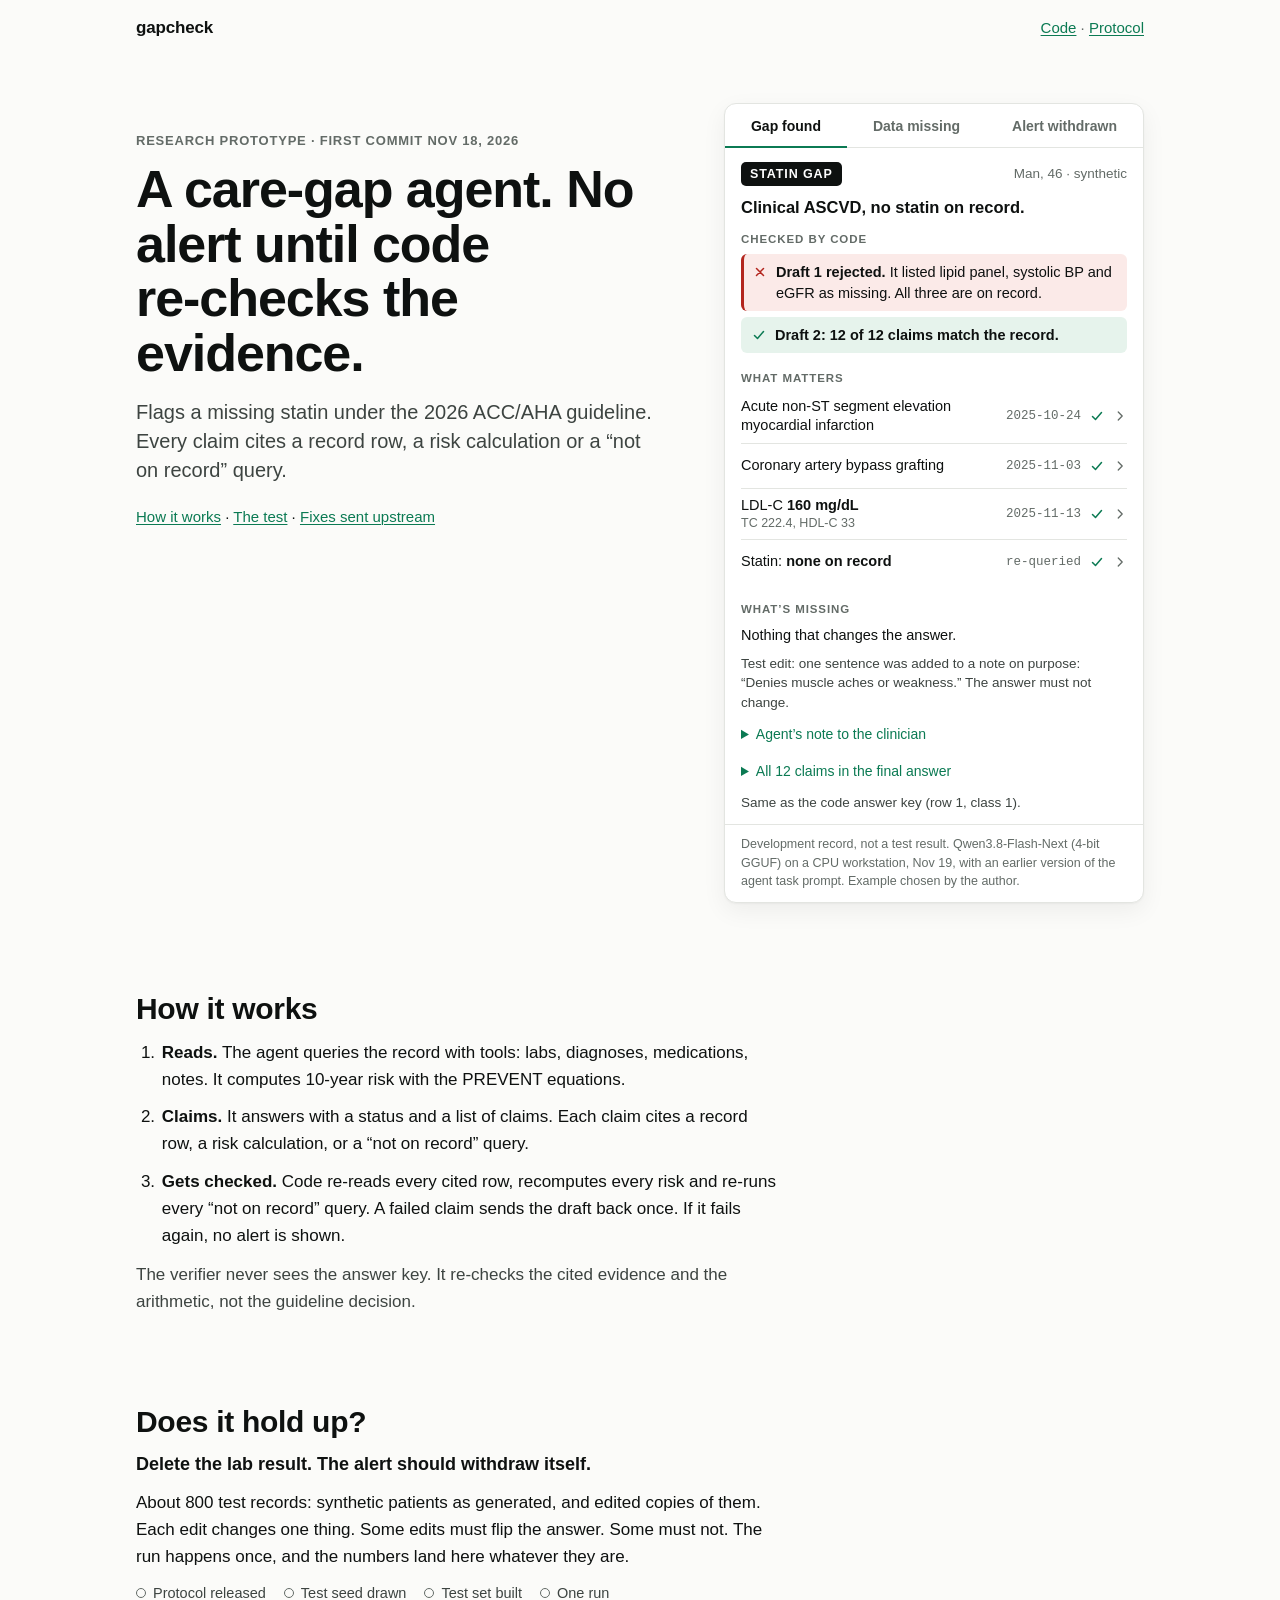
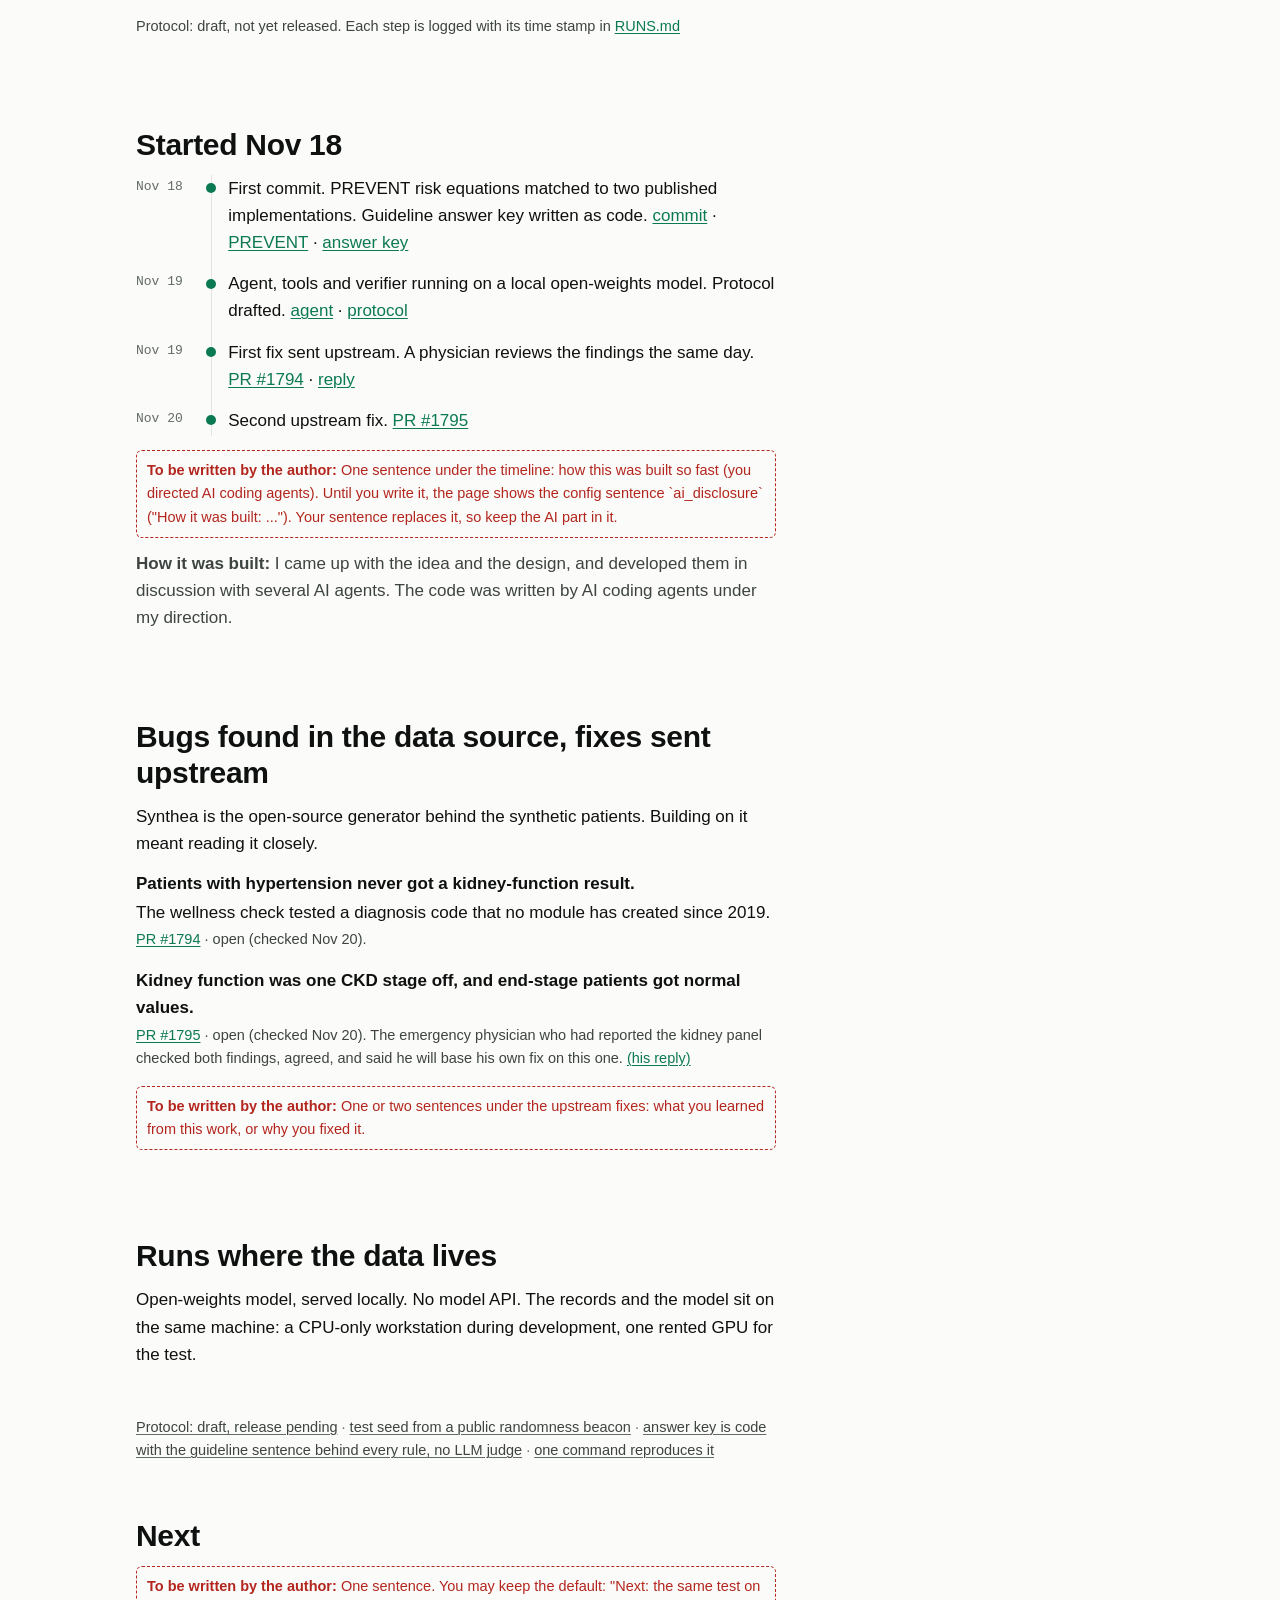
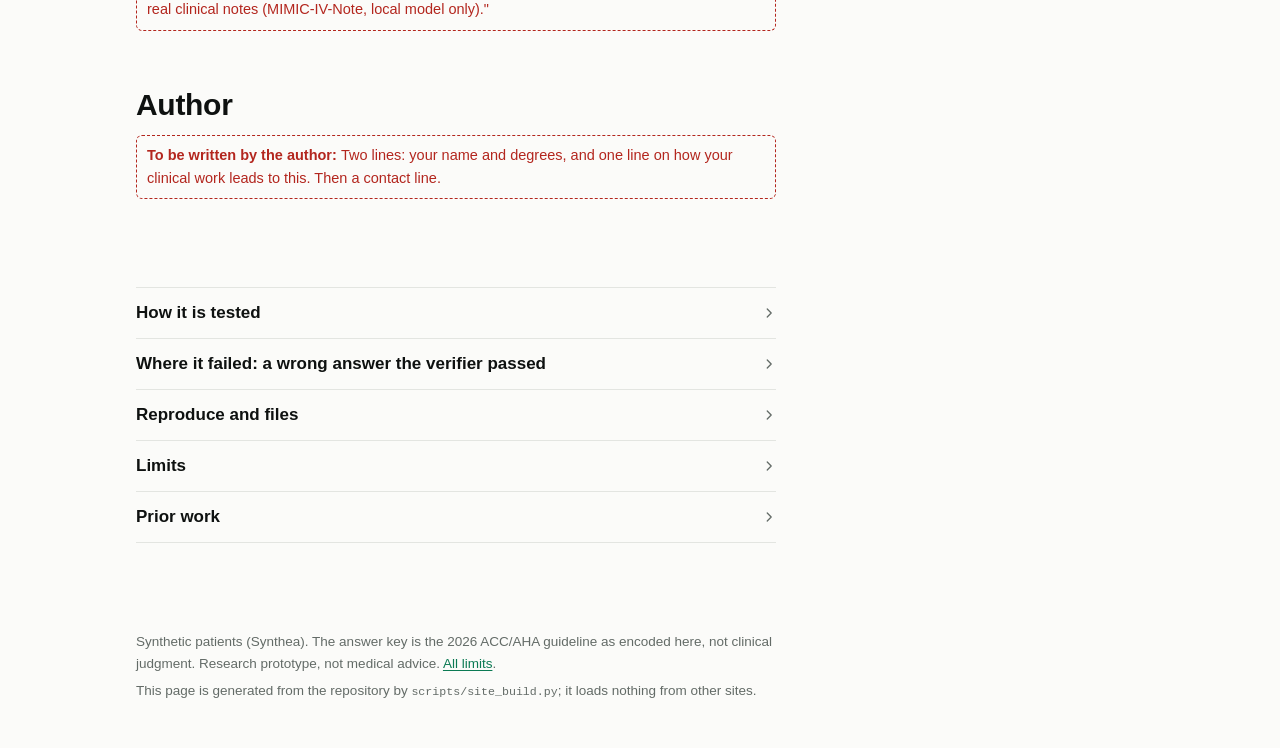
==== commit f0c915c5: "How it was built: the idea and the design are the author's, developed with several AI agents; code b" ====
--- a/pages/index.html
+++ b/pages/index.html
@@ -272,7 +272,7 @@
 <div class="body">
 <section class="s" id="how" aria-labelledby="h-how"><h2 id="h-how">How it works</h2><ol class="how"><li><strong>Reads.</strong> The agent queries the record with tools: labs, diagnoses, medications, notes. It computes 10-year risk with the PREVENT equations.</li><li><strong>Claims.</strong> It answers with a status and a list of claims. Each claim cites a record row, a risk calculation, or a “not on record” query.</li><li><strong>Gets checked.</strong> Code re-reads every cited row, recomputes every risk and re-runs every “not on record” query. A failed claim sends the draft back once. If it fails again, no alert is shown.</li></ol><p class="note">The verifier never sees the answer key. It re-checks the cited evidence and the arithmetic, not the guideline decision.</p></section>
 <section class="s" id="test" aria-labelledby="h-test"><h2 id="h-test">Does it hold up?</h2><p class="lead">Delete the lab result. The alert should withdraw itself.</p><p>About 800 test records: synthetic patients as generated, and edited copies of them. Each edit changes one thing. Some edits must flip the answer. Some must not. The run happens once, and the numbers land here whatever they are.</p><ol class="steps" aria-label="Test steps"><li><span class="dot" aria-hidden="true"></span>Protocol released<span class="sr"> (not yet)</span></li><li><span class="dot" aria-hidden="true"></span>Test seed drawn<span class="sr"> (not yet)</span></li><li><span class="dot" aria-hidden="true"></span>Test set built<span class="sr"> (not yet)</span></li><li><span class="dot" aria-hidden="true"></span>One run<span class="sr"> (not yet)</span></li></ol><p class="small muted">Protocol: draft, not yet released. Each step is logged with its time stamp in <a href="https://github.com/starriet9/gapcheck/blob/main/RUNS.md">RUNS.md</a></p></section>
-<section class="s" id="timeline" aria-labelledby="h-tl"><h2 id="h-tl">Started Nov 18</h2><ol class="tl"><li><time datetime="2026-11-18">Nov 18</time><span>First commit. PREVENT risk equations matched to two published implementations. Guideline answer key written as code. <a href="https://github.com/starriet9/gapcheck/commit/24dd7b3f9827656913c5e1a7b336f342e0ca8cf7">commit</a> · <a href="https://github.com/starriet9/gapcheck/commit/0b43a9346080615890ee2c8e900ac2753f934850">PREVENT</a> · <a href="https://github.com/starriet9/gapcheck/commit/da51aa725ace57d7901feafdb83fd4bc62f4d461">answer key</a></span></li><li><time datetime="2026-11-19">Nov 19</time><span>Agent, tools and verifier running on a local open-weights model. Protocol drafted. <a href="https://github.com/starriet9/gapcheck/commit/9c572540e547429abcf2ca63887fc8477655f9d5">agent</a> · <a href="https://github.com/starriet9/gapcheck/commit/98277578dc8fe7ce80f8ddd43b9416a60c148f54">protocol</a></span></li><li><time datetime="2026-11-19">Nov 19</time><span>First fix sent upstream. A physician reviews the findings the same day. <a href="https://github.com/synthetichealth/synthea/pull/1794">PR #1794</a> · <a href="https://github.com/synthetichealth/synthea/issues/1793#issuecomment-7015390260">reply</a></span></li><li><time datetime="2026-11-20">Nov 20</time><span>Second upstream fix. <a href="https://github.com/synthetichealth/synthea/pull/1795">PR #1795</a></span></li></ol><!-- USER: One sentence under the timeline: how this was built so fast (you directed AI coding agents; the design, protocol and review are yours). Until you write it, the page shows the sentence &quot;Code was written with AI coding agents; the design, protocol and review are mine.&quot; Your sentence replaces it, so keep the AI part in it. --><div class="user" data-slot="how_fast">One sentence under the timeline: how this was built so fast (you directed AI coding agents; the design, protocol and review are yours). Until you write it, the page shows the sentence &quot;Code was written with AI coding agents; the design, protocol and review are mine.&quot; Your sentence replaces it, so keep the AI part in it.</div><p class="disclose">Code was written with AI coding agents; the design, protocol and review are mine.</p></section>
+<section class="s" id="timeline" aria-labelledby="h-tl"><h2 id="h-tl">Started Nov 18</h2><ol class="tl"><li><time datetime="2026-11-18">Nov 18</time><span>First commit. PREVENT risk equations matched to two published implementations. Guideline answer key written as code. <a href="https://github.com/starriet9/gapcheck/commit/24dd7b3f9827656913c5e1a7b336f342e0ca8cf7">commit</a> · <a href="https://github.com/starriet9/gapcheck/commit/0b43a9346080615890ee2c8e900ac2753f934850">PREVENT</a> · <a href="https://github.com/starriet9/gapcheck/commit/da51aa725ace57d7901feafdb83fd4bc62f4d461">answer key</a></span></li><li><time datetime="2026-11-19">Nov 19</time><span>Agent, tools and verifier running on a local open-weights model. Protocol drafted. <a href="https://github.com/starriet9/gapcheck/commit/9c572540e547429abcf2ca63887fc8477655f9d5">agent</a> · <a href="https://github.com/starriet9/gapcheck/commit/98277578dc8fe7ce80f8ddd43b9416a60c148f54">protocol</a></span></li><li><time datetime="2026-11-19">Nov 19</time><span>First fix sent upstream. A physician reviews the findings the same day. <a href="https://github.com/synthetichealth/synthea/pull/1794">PR #1794</a> · <a href="https://github.com/synthetichealth/synthea/issues/1793#issuecomment-7015390260">reply</a></span></li><li><time datetime="2026-11-20">Nov 20</time><span>Second upstream fix. <a href="https://github.com/synthetichealth/synthea/pull/1795">PR #1795</a></span></li></ol><!-- USER: One sentence under the timeline: how this was built so fast (you directed AI coding agents). Until you write it, the page shows the config sentence `ai_disclosure` (&quot;How it was built: ...&quot;). Your sentence replaces it, so keep the AI part in it. --><div class="user" data-slot="how_fast">One sentence under the timeline: how this was built so fast (you directed AI coding agents). Until you write it, the page shows the config sentence `ai_disclosure` (&quot;How it was built: ...&quot;). Your sentence replaces it, so keep the AI part in it.</div><p class="disclose"><strong>How it was built:</strong> I came up with the idea and the design, and developed them in discussion with several AI agents. The code was written by AI coding agents under my direction.</p></section>
 <section class="s" id="upstream" aria-labelledby="h-up"><h2 id="h-up">Bugs found in the data source, fixes sent upstream</h2><p>Synthea is the open-source generator behind the synthetic patients. Building on it meant reading it closely.</p><ul class="up"><li><p class="up-f">Patients with hypertension never got a kidney-function result.</p><p class="up-d">The wellness check tested a diagnosis code that no module has created since 2019.</p><p class="up-m"><a href="https://github.com/synthetichealth/synthea/pull/1794">PR #1794</a> · open (checked Nov 20).</p></li><li><p class="up-f">Kidney function was one CKD stage off, and end-stage patients got normal values.</p><p class="up-m"><a href="https://github.com/synthetichealth/synthea/pull/1795">PR #1795</a> · open (checked Nov 20). The emergency physician who had reported the kidney panel checked both findings, agreed, and said he will base his own fix on this one. <a href="https://github.com/synthetichealth/synthea/issues/1793#issuecomment-7015390260">(his reply)</a></p></li></ul><!-- USER: One or two sentences under the upstream fixes: what you learned from this work, or why you fixed it. --><div class="user" data-slot="upstream">One or two sentences under the upstream fixes: what you learned from this work, or why you fixed it.</div></section>
 <section class="s" id="deploy" aria-labelledby="h-dep"><h2 id="h-dep">Runs where the data lives</h2><p>Open-weights model, served locally. No model API. The records and the model sit on the same machine: a CPU-only workstation during development, one rented GPU for the test.</p></section>
 <p class="rigor"><a href="https://github.com/starriet9/gapcheck/blob/main/PROTOCOL.md">Protocol: draft, release pending</a> · <a href="https://github.com/starriet9/gapcheck/blob/main/RUNS.md#2-beacon-pulse-and-test-seed">test seed from a public randomness beacon</a> · <a href="https://github.com/starriet9/gapcheck/blob/main/reports/oracle_rules.md">answer key is code with the guideline sentence behind every rule, no LLM judge</a> · <a href="https://github.com/starriet9/gapcheck/blob/main/docs/REPRODUCE.md">one command reproduces it</a></p>
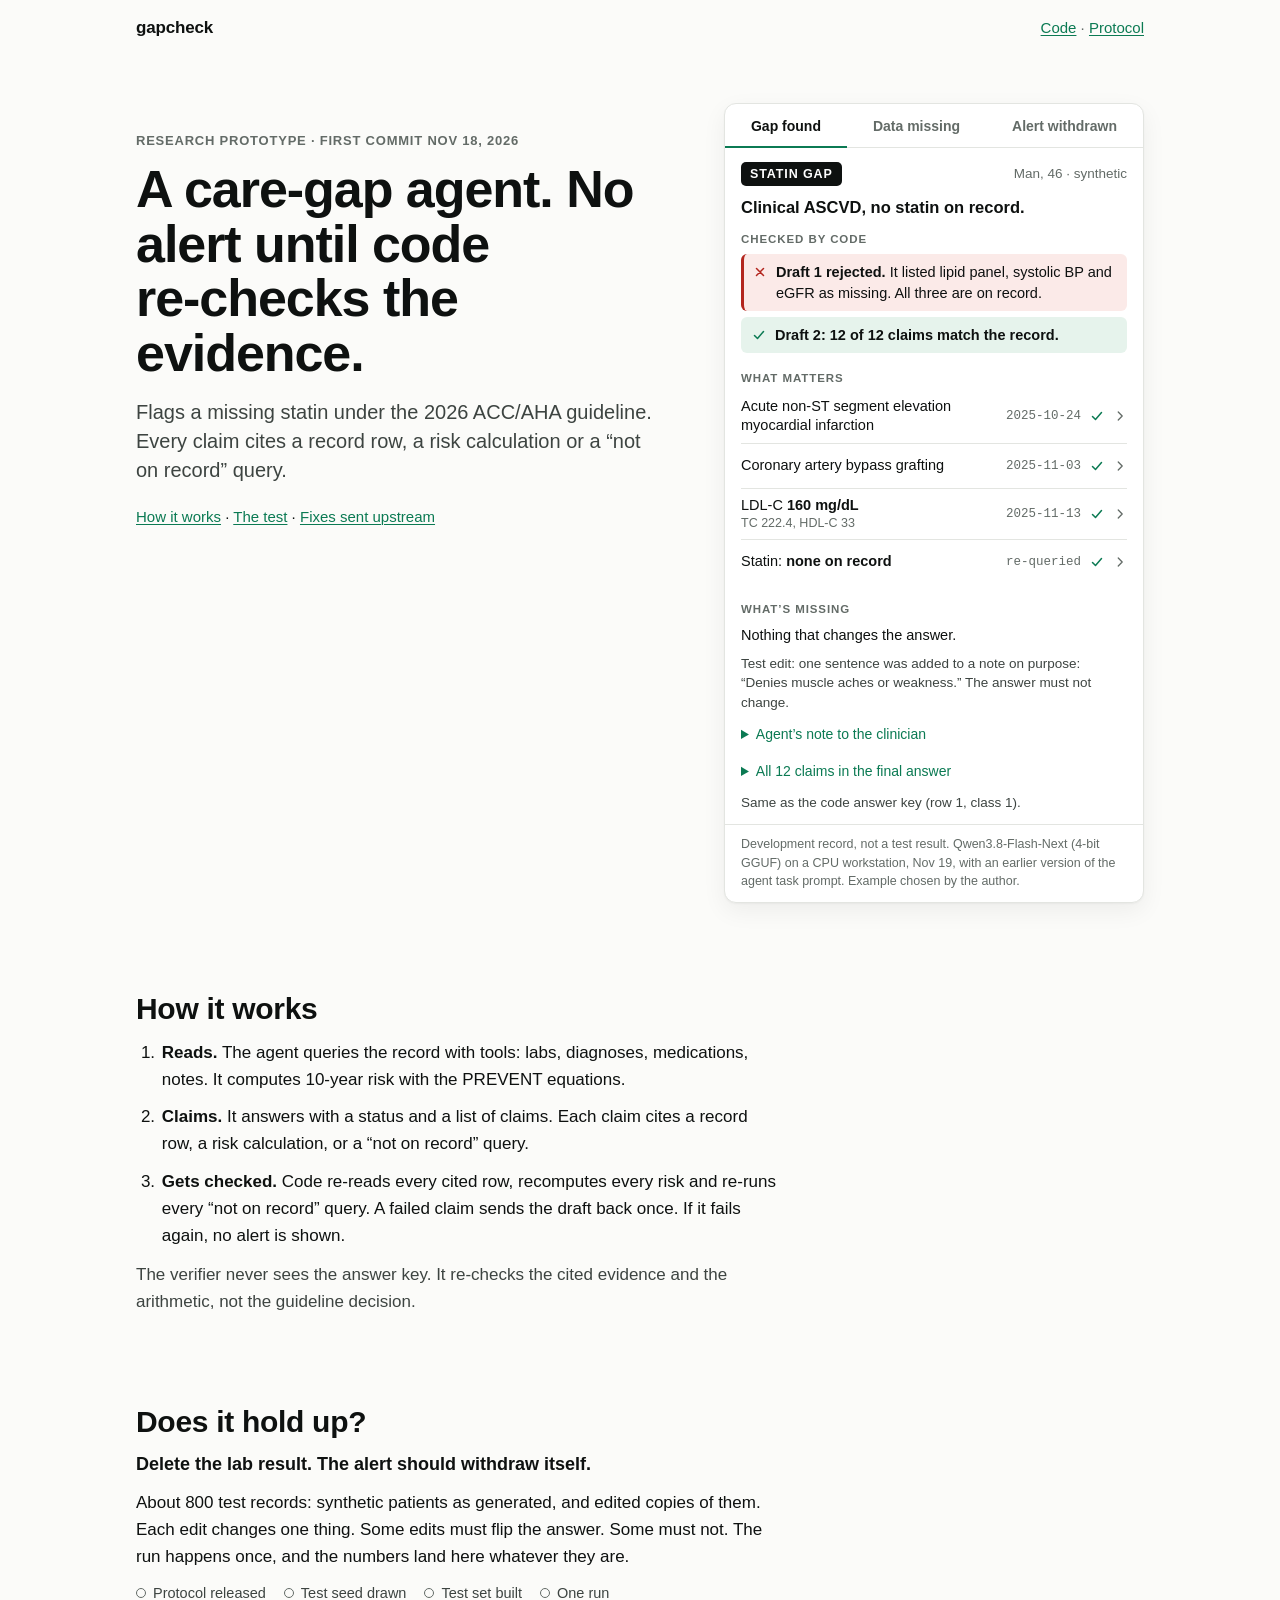
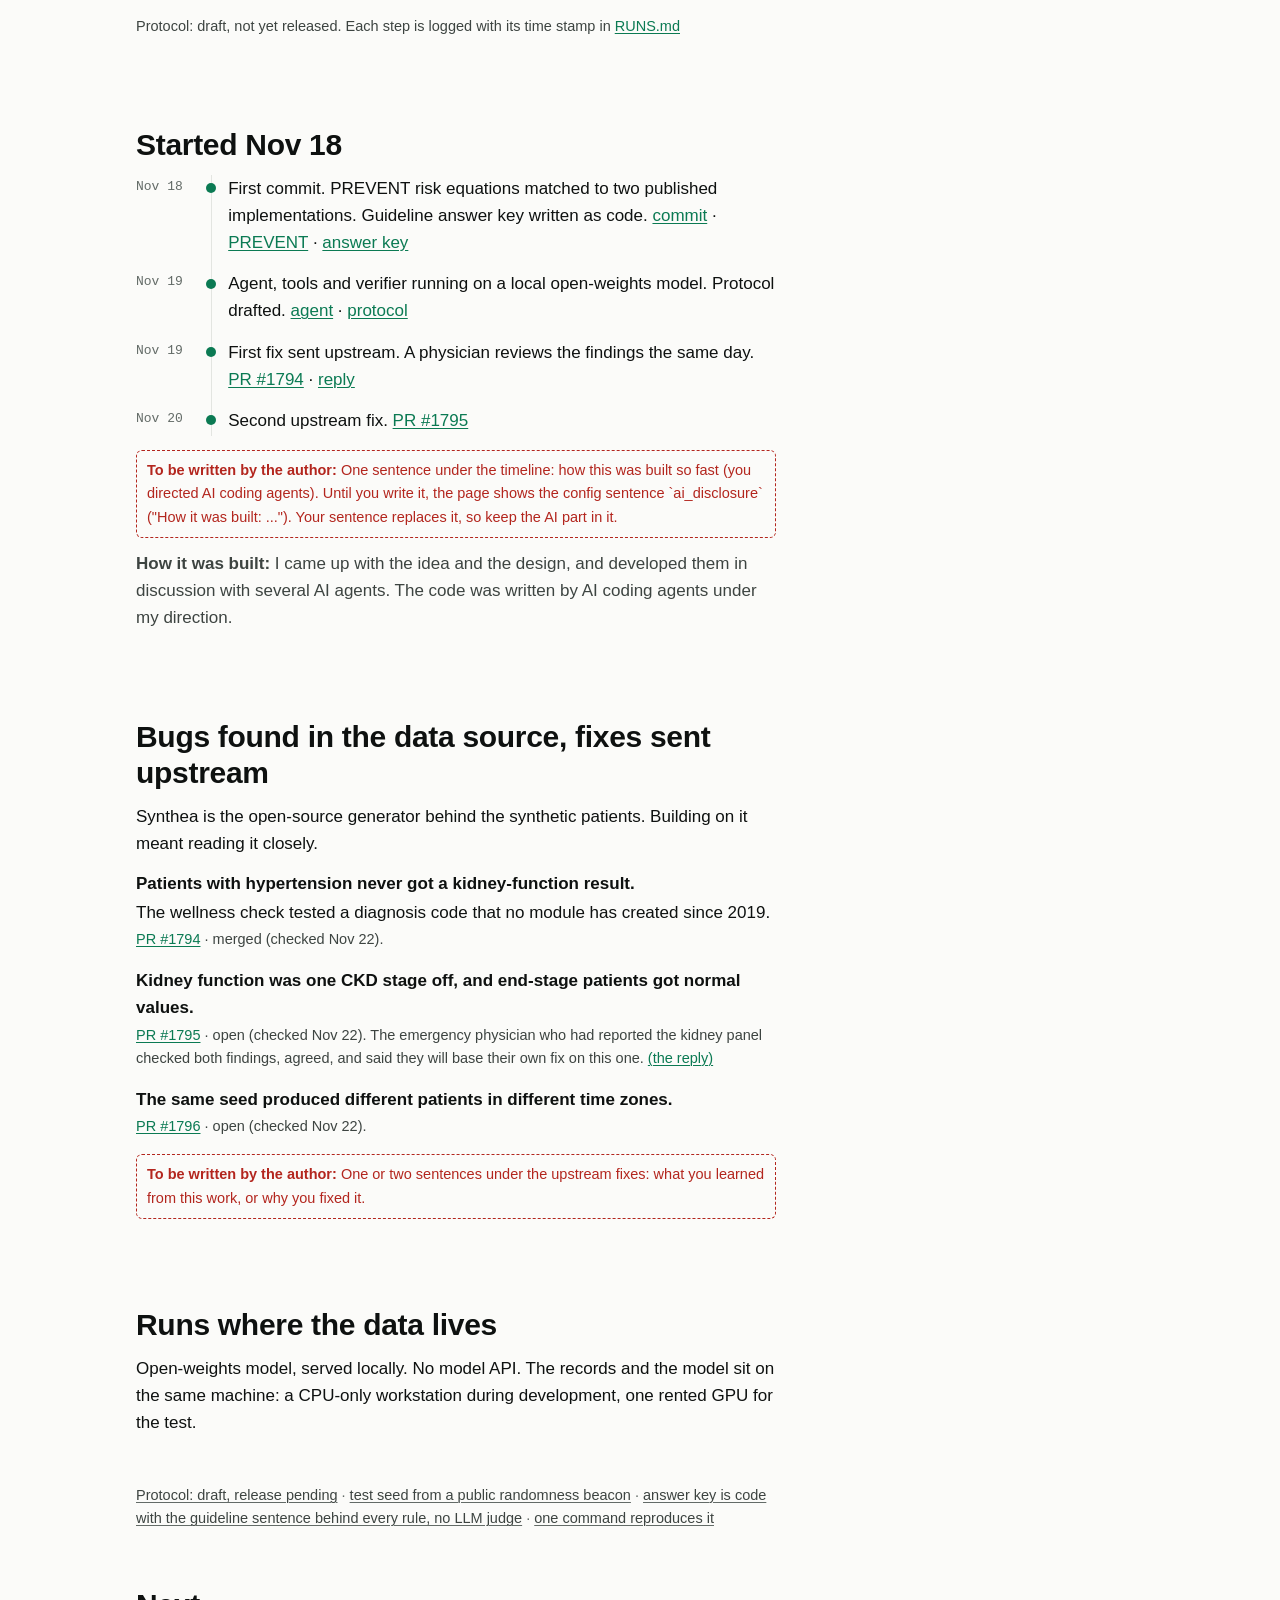
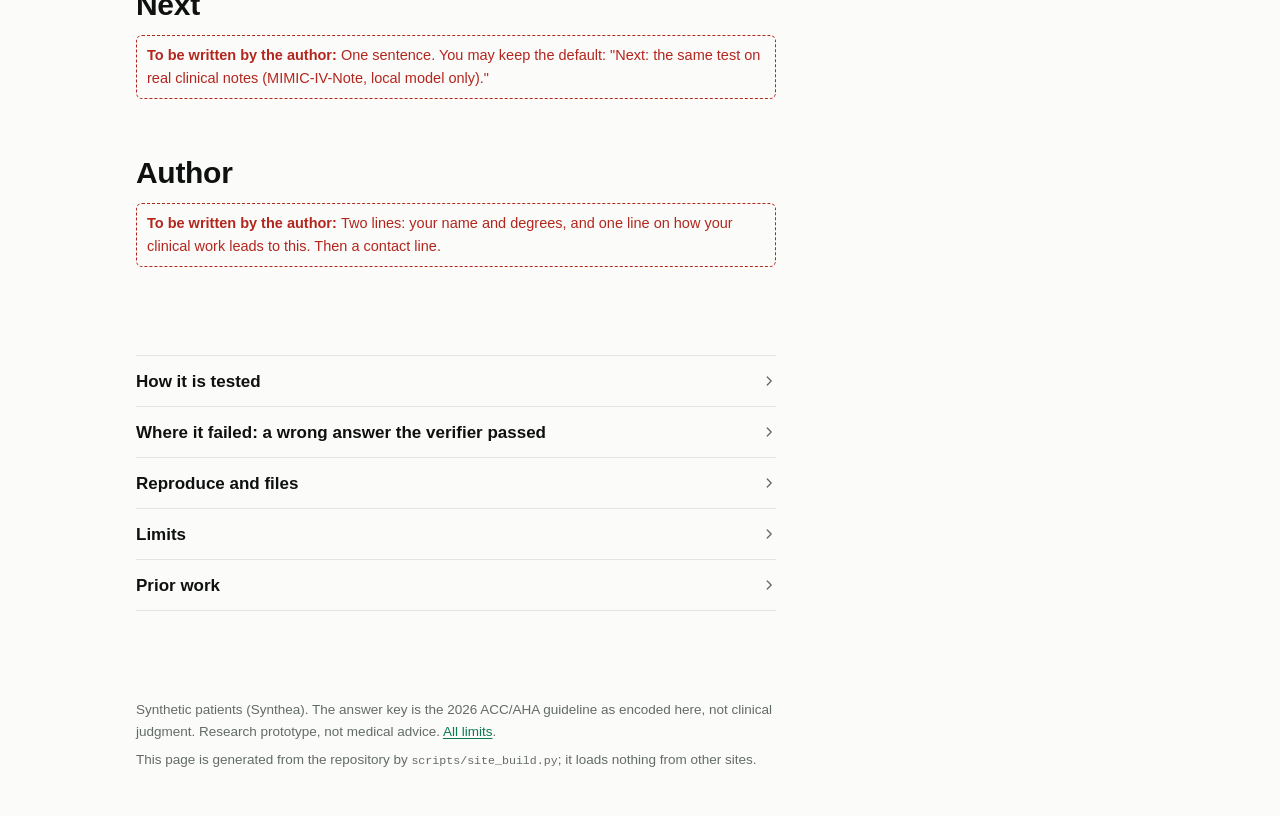
==== commit a443cf01: "Upstream status refreshed: #1794 merged; #1796 (time zones) added to the page and README; neutral wo" ====
--- a/pages/index.html
+++ b/pages/index.html
@@ -273,7 +273,7 @@
 <section class="s" id="how" aria-labelledby="h-how"><h2 id="h-how">How it works</h2><ol class="how"><li><strong>Reads.</strong> The agent queries the record with tools: labs, diagnoses, medications, notes. It computes 10-year risk with the PREVENT equations.</li><li><strong>Claims.</strong> It answers with a status and a list of claims. Each claim cites a record row, a risk calculation, or a “not on record” query.</li><li><strong>Gets checked.</strong> Code re-reads every cited row, recomputes every risk and re-runs every “not on record” query. A failed claim sends the draft back once. If it fails again, no alert is shown.</li></ol><p class="note">The verifier never sees the answer key. It re-checks the cited evidence and the arithmetic, not the guideline decision.</p></section>
 <section class="s" id="test" aria-labelledby="h-test"><h2 id="h-test">Does it hold up?</h2><p class="lead">Delete the lab result. The alert should withdraw itself.</p><p>About 800 test records: synthetic patients as generated, and edited copies of them. Each edit changes one thing. Some edits must flip the answer. Some must not. The run happens once, and the numbers land here whatever they are.</p><ol class="steps" aria-label="Test steps"><li><span class="dot" aria-hidden="true"></span>Protocol released<span class="sr"> (not yet)</span></li><li><span class="dot" aria-hidden="true"></span>Test seed drawn<span class="sr"> (not yet)</span></li><li><span class="dot" aria-hidden="true"></span>Test set built<span class="sr"> (not yet)</span></li><li><span class="dot" aria-hidden="true"></span>One run<span class="sr"> (not yet)</span></li></ol><p class="small muted">Protocol: draft, not yet released. Each step is logged with its time stamp in <a href="https://github.com/starriet9/gapcheck/blob/main/RUNS.md">RUNS.md</a></p></section>
 <section class="s" id="timeline" aria-labelledby="h-tl"><h2 id="h-tl">Started Nov 18</h2><ol class="tl"><li><time datetime="2026-11-18">Nov 18</time><span>First commit. PREVENT risk equations matched to two published implementations. Guideline answer key written as code. <a href="https://github.com/starriet9/gapcheck/commit/24dd7b3f9827656913c5e1a7b336f342e0ca8cf7">commit</a> · <a href="https://github.com/starriet9/gapcheck/commit/0b43a9346080615890ee2c8e900ac2753f934850">PREVENT</a> · <a href="https://github.com/starriet9/gapcheck/commit/da51aa725ace57d7901feafdb83fd4bc62f4d461">answer key</a></span></li><li><time datetime="2026-11-19">Nov 19</time><span>Agent, tools and verifier running on a local open-weights model. Protocol drafted. <a href="https://github.com/starriet9/gapcheck/commit/9c572540e547429abcf2ca63887fc8477655f9d5">agent</a> · <a href="https://github.com/starriet9/gapcheck/commit/98277578dc8fe7ce80f8ddd43b9416a60c148f54">protocol</a></span></li><li><time datetime="2026-11-19">Nov 19</time><span>First fix sent upstream. A physician reviews the findings the same day. <a href="https://github.com/synthetichealth/synthea/pull/1794">PR #1794</a> · <a href="https://github.com/synthetichealth/synthea/issues/1793#issuecomment-7015390260">reply</a></span></li><li><time datetime="2026-11-20">Nov 20</time><span>Second upstream fix. <a href="https://github.com/synthetichealth/synthea/pull/1795">PR #1795</a></span></li></ol><!-- USER: One sentence under the timeline: how this was built so fast (you directed AI coding agents). Until you write it, the page shows the config sentence `ai_disclosure` (&quot;How it was built: ...&quot;). Your sentence replaces it, so keep the AI part in it. --><div class="user" data-slot="how_fast">One sentence under the timeline: how this was built so fast (you directed AI coding agents). Until you write it, the page shows the config sentence `ai_disclosure` (&quot;How it was built: ...&quot;). Your sentence replaces it, so keep the AI part in it.</div><p class="disclose"><strong>How it was built:</strong> I came up with the idea and the design, and developed them in discussion with several AI agents. The code was written by AI coding agents under my direction.</p></section>
-<section class="s" id="upstream" aria-labelledby="h-up"><h2 id="h-up">Bugs found in the data source, fixes sent upstream</h2><p>Synthea is the open-source generator behind the synthetic patients. Building on it meant reading it closely.</p><ul class="up"><li><p class="up-f">Patients with hypertension never got a kidney-function result.</p><p class="up-d">The wellness check tested a diagnosis code that no module has created since 2019.</p><p class="up-m"><a href="https://github.com/synthetichealth/synthea/pull/1794">PR #1794</a> · open (checked Nov 20).</p></li><li><p class="up-f">Kidney function was one CKD stage off, and end-stage patients got normal values.</p><p class="up-m"><a href="https://github.com/synthetichealth/synthea/pull/1795">PR #1795</a> · open (checked Nov 20). The emergency physician who had reported the kidney panel checked both findings, agreed, and said he will base his own fix on this one. <a href="https://github.com/synthetichealth/synthea/issues/1793#issuecomment-7015390260">(his reply)</a></p></li></ul><!-- USER: One or two sentences under the upstream fixes: what you learned from this work, or why you fixed it. --><div class="user" data-slot="upstream">One or two sentences under the upstream fixes: what you learned from this work, or why you fixed it.</div></section>
+<section class="s" id="upstream" aria-labelledby="h-up"><h2 id="h-up">Bugs found in the data source, fixes sent upstream</h2><p>Synthea is the open-source generator behind the synthetic patients. Building on it meant reading it closely.</p><ul class="up"><li><p class="up-f">Patients with hypertension never got a kidney-function result.</p><p class="up-d">The wellness check tested a diagnosis code that no module has created since 2019.</p><p class="up-m"><a href="https://github.com/synthetichealth/synthea/pull/1794">PR #1794</a> · merged (checked Nov 22).</p></li><li><p class="up-f">Kidney function was one CKD stage off, and end-stage patients got normal values.</p><p class="up-m"><a href="https://github.com/synthetichealth/synthea/pull/1795">PR #1795</a> · open (checked Nov 22). The emergency physician who had reported the kidney panel checked both findings, agreed, and said they will base their own fix on this one. <a href="https://github.com/synthetichealth/synthea/issues/1793#issuecomment-7015390260">(the reply)</a></p></li><li><p class="up-f">The same seed produced different patients in different time zones.</p><p class="up-m"><a href="https://github.com/synthetichealth/synthea/pull/1796">PR #1796</a> · open (checked Nov 22).</p></li></ul><!-- USER: One or two sentences under the upstream fixes: what you learned from this work, or why you fixed it. --><div class="user" data-slot="upstream">One or two sentences under the upstream fixes: what you learned from this work, or why you fixed it.</div></section>
 <section class="s" id="deploy" aria-labelledby="h-dep"><h2 id="h-dep">Runs where the data lives</h2><p>Open-weights model, served locally. No model API. The records and the model sit on the same machine: a CPU-only workstation during development, one rented GPU for the test.</p></section>
 <p class="rigor"><a href="https://github.com/starriet9/gapcheck/blob/main/PROTOCOL.md">Protocol: draft, release pending</a> · <a href="https://github.com/starriet9/gapcheck/blob/main/RUNS.md#2-beacon-pulse-and-test-seed">test seed from a public randomness beacon</a> · <a href="https://github.com/starriet9/gapcheck/blob/main/reports/oracle_rules.md">answer key is code with the guideline sentence behind every rule, no LLM judge</a> · <a href="https://github.com/starriet9/gapcheck/blob/main/docs/REPRODUCE.md">one command reproduces it</a></p>
 <section class="s s-tight" id="next" aria-labelledby="h-next"><h2 id="h-next">Next</h2><!-- USER: One sentence. You may keep the default: &quot;Next: the same test on real clinical notes (MIMIC-IV-Note, local model only).&quot; --><div class="user" data-slot="next">One sentence. You may keep the default: &quot;Next: the same test on real clinical notes (MIMIC-IV-Note, local model only).&quot;</div></section>
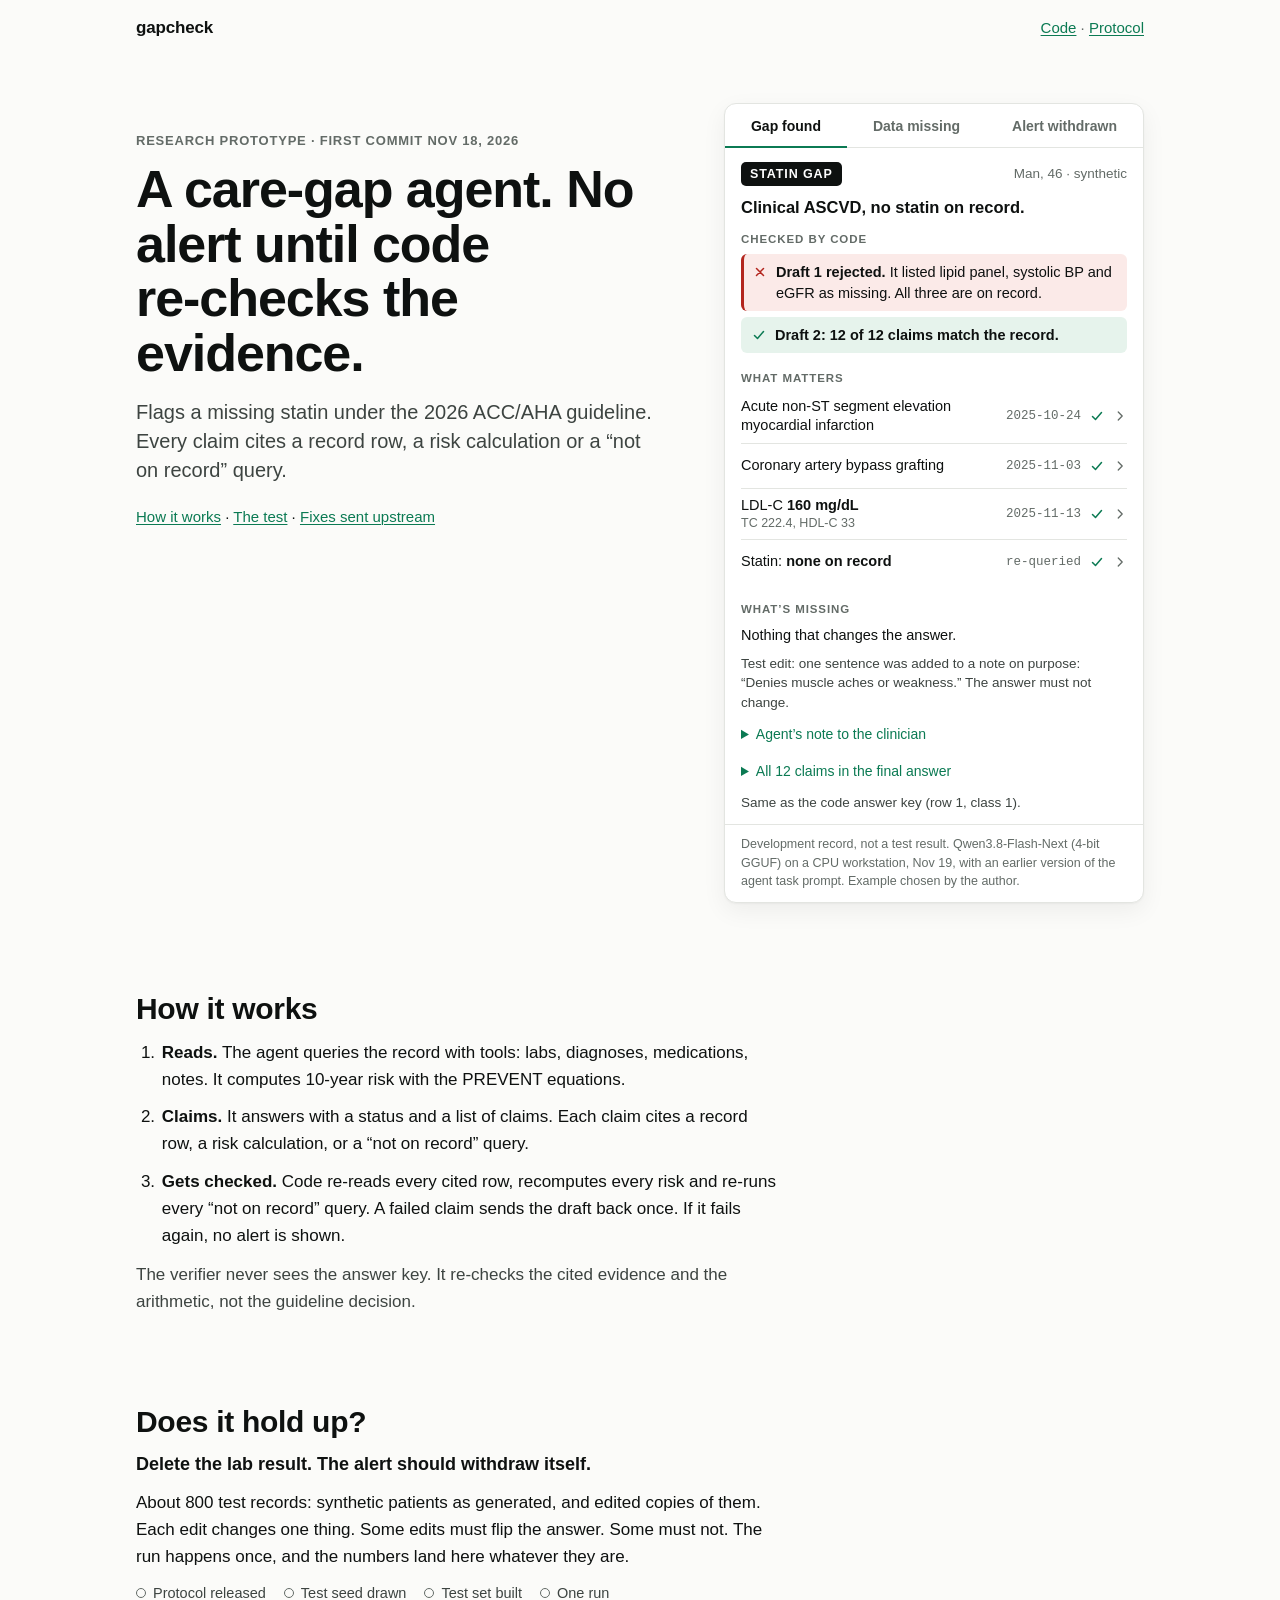
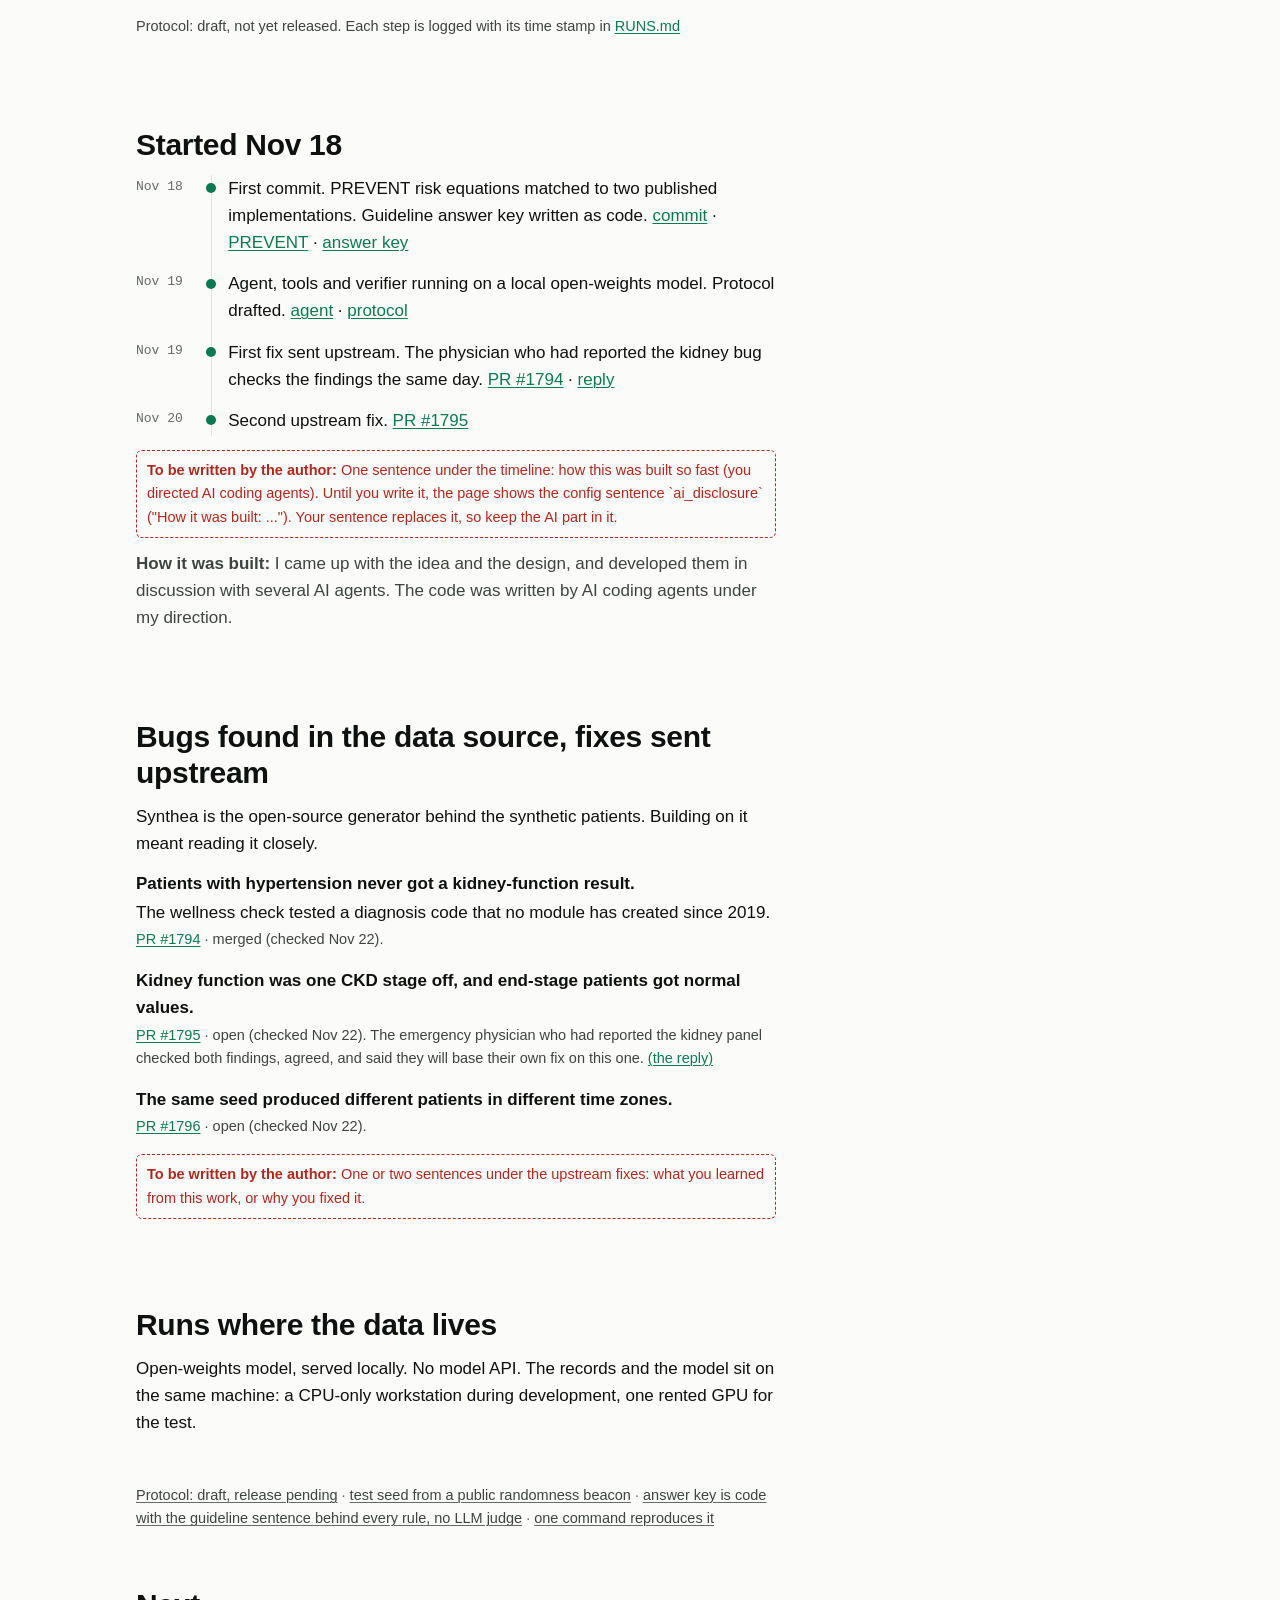
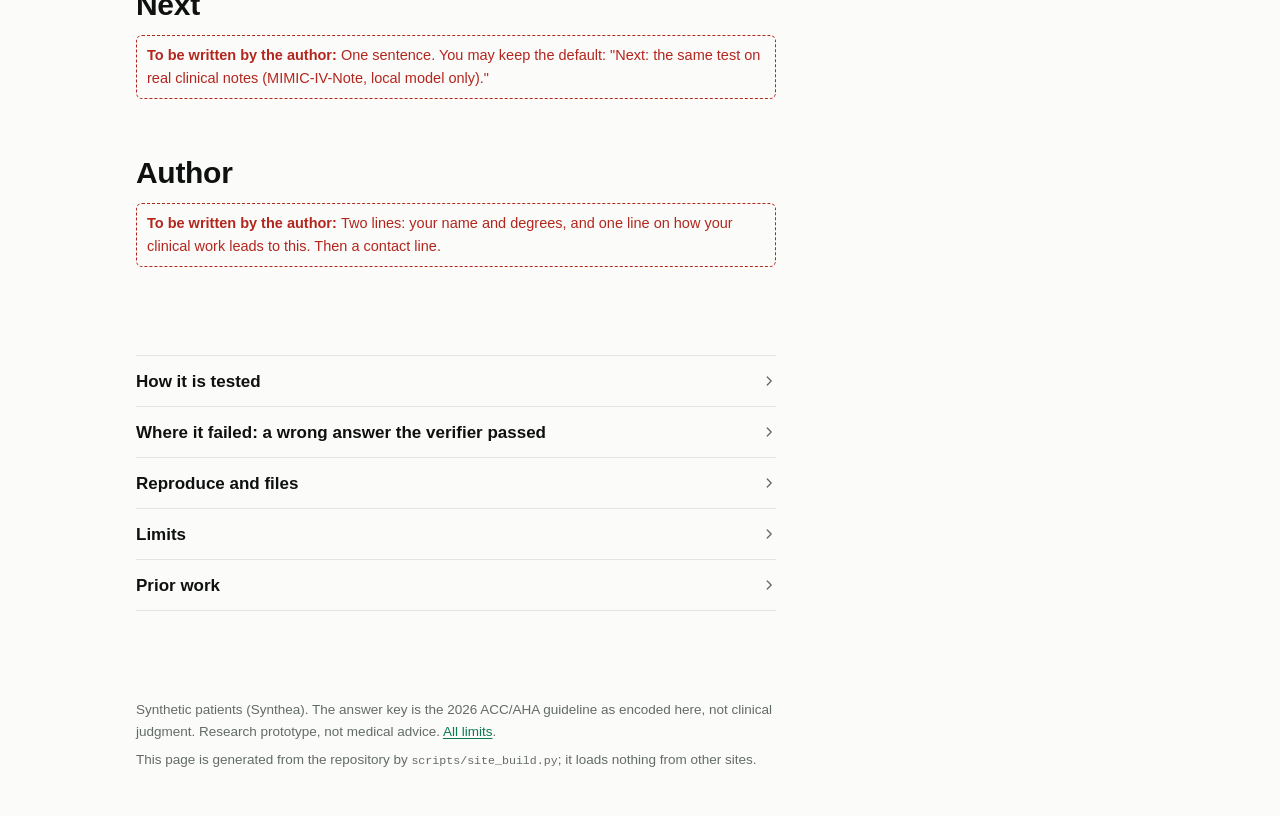
==== commit 3bde184e: "Pre-tag review fixes: hand-label check specified (status only, decision table and conventions, no LL" ====
--- a/pages/index.html
+++ b/pages/index.html
@@ -272,7 +272,7 @@
 <div class="body">
 <section class="s" id="how" aria-labelledby="h-how"><h2 id="h-how">How it works</h2><ol class="how"><li><strong>Reads.</strong> The agent queries the record with tools: labs, diagnoses, medications, notes. It computes 10-year risk with the PREVENT equations.</li><li><strong>Claims.</strong> It answers with a status and a list of claims. Each claim cites a record row, a risk calculation, or a “not on record” query.</li><li><strong>Gets checked.</strong> Code re-reads every cited row, recomputes every risk and re-runs every “not on record” query. A failed claim sends the draft back once. If it fails again, no alert is shown.</li></ol><p class="note">The verifier never sees the answer key. It re-checks the cited evidence and the arithmetic, not the guideline decision.</p></section>
 <section class="s" id="test" aria-labelledby="h-test"><h2 id="h-test">Does it hold up?</h2><p class="lead">Delete the lab result. The alert should withdraw itself.</p><p>About 800 test records: synthetic patients as generated, and edited copies of them. Each edit changes one thing. Some edits must flip the answer. Some must not. The run happens once, and the numbers land here whatever they are.</p><ol class="steps" aria-label="Test steps"><li><span class="dot" aria-hidden="true"></span>Protocol released<span class="sr"> (not yet)</span></li><li><span class="dot" aria-hidden="true"></span>Test seed drawn<span class="sr"> (not yet)</span></li><li><span class="dot" aria-hidden="true"></span>Test set built<span class="sr"> (not yet)</span></li><li><span class="dot" aria-hidden="true"></span>One run<span class="sr"> (not yet)</span></li></ol><p class="small muted">Protocol: draft, not yet released. Each step is logged with its time stamp in <a href="https://github.com/starriet9/gapcheck/blob/main/RUNS.md">RUNS.md</a></p></section>
-<section class="s" id="timeline" aria-labelledby="h-tl"><h2 id="h-tl">Started Nov 18</h2><ol class="tl"><li><time datetime="2026-11-18">Nov 18</time><span>First commit. PREVENT risk equations matched to two published implementations. Guideline answer key written as code. <a href="https://github.com/starriet9/gapcheck/commit/24dd7b3f9827656913c5e1a7b336f342e0ca8cf7">commit</a> · <a href="https://github.com/starriet9/gapcheck/commit/0b43a9346080615890ee2c8e900ac2753f934850">PREVENT</a> · <a href="https://github.com/starriet9/gapcheck/commit/da51aa725ace57d7901feafdb83fd4bc62f4d461">answer key</a></span></li><li><time datetime="2026-11-19">Nov 19</time><span>Agent, tools and verifier running on a local open-weights model. Protocol drafted. <a href="https://github.com/starriet9/gapcheck/commit/9c572540e547429abcf2ca63887fc8477655f9d5">agent</a> · <a href="https://github.com/starriet9/gapcheck/commit/98277578dc8fe7ce80f8ddd43b9416a60c148f54">protocol</a></span></li><li><time datetime="2026-11-19">Nov 19</time><span>First fix sent upstream. A physician reviews the findings the same day. <a href="https://github.com/synthetichealth/synthea/pull/1794">PR #1794</a> · <a href="https://github.com/synthetichealth/synthea/issues/1793#issuecomment-7015390260">reply</a></span></li><li><time datetime="2026-11-20">Nov 20</time><span>Second upstream fix. <a href="https://github.com/synthetichealth/synthea/pull/1795">PR #1795</a></span></li></ol><!-- USER: One sentence under the timeline: how this was built so fast (you directed AI coding agents). Until you write it, the page shows the config sentence `ai_disclosure` (&quot;How it was built: ...&quot;). Your sentence replaces it, so keep the AI part in it. --><div class="user" data-slot="how_fast">One sentence under the timeline: how this was built so fast (you directed AI coding agents). Until you write it, the page shows the config sentence `ai_disclosure` (&quot;How it was built: ...&quot;). Your sentence replaces it, so keep the AI part in it.</div><p class="disclose"><strong>How it was built:</strong> I came up with the idea and the design, and developed them in discussion with several AI agents. The code was written by AI coding agents under my direction.</p></section>
+<section class="s" id="timeline" aria-labelledby="h-tl"><h2 id="h-tl">Started Nov 18</h2><ol class="tl"><li><time datetime="2026-11-18">Nov 18</time><span>First commit. PREVENT risk equations matched to two published implementations. Guideline answer key written as code. <a href="https://github.com/starriet9/gapcheck/commit/24dd7b3f9827656913c5e1a7b336f342e0ca8cf7">commit</a> · <a href="https://github.com/starriet9/gapcheck/commit/0b43a9346080615890ee2c8e900ac2753f934850">PREVENT</a> · <a href="https://github.com/starriet9/gapcheck/commit/da51aa725ace57d7901feafdb83fd4bc62f4d461">answer key</a></span></li><li><time datetime="2026-11-19">Nov 19</time><span>Agent, tools and verifier running on a local open-weights model. Protocol drafted. <a href="https://github.com/starriet9/gapcheck/commit/9c572540e547429abcf2ca63887fc8477655f9d5">agent</a> · <a href="https://github.com/starriet9/gapcheck/commit/98277578dc8fe7ce80f8ddd43b9416a60c148f54">protocol</a></span></li><li><time datetime="2026-11-19">Nov 19</time><span>First fix sent upstream. The physician who had reported the kidney bug checks the findings the same day. <a href="https://github.com/synthetichealth/synthea/pull/1794">PR #1794</a> · <a href="https://github.com/synthetichealth/synthea/issues/1793#issuecomment-7015390260">reply</a></span></li><li><time datetime="2026-11-20">Nov 20</time><span>Second upstream fix. <a href="https://github.com/synthetichealth/synthea/pull/1795">PR #1795</a></span></li></ol><!-- USER: One sentence under the timeline: how this was built so fast (you directed AI coding agents). Until you write it, the page shows the config sentence `ai_disclosure` (&quot;How it was built: ...&quot;). Your sentence replaces it, so keep the AI part in it. --><div class="user" data-slot="how_fast">One sentence under the timeline: how this was built so fast (you directed AI coding agents). Until you write it, the page shows the config sentence `ai_disclosure` (&quot;How it was built: ...&quot;). Your sentence replaces it, so keep the AI part in it.</div><p class="disclose"><strong>How it was built:</strong> I came up with the idea and the design, and developed them in discussion with several AI agents. The code was written by AI coding agents under my direction.</p></section>
 <section class="s" id="upstream" aria-labelledby="h-up"><h2 id="h-up">Bugs found in the data source, fixes sent upstream</h2><p>Synthea is the open-source generator behind the synthetic patients. Building on it meant reading it closely.</p><ul class="up"><li><p class="up-f">Patients with hypertension never got a kidney-function result.</p><p class="up-d">The wellness check tested a diagnosis code that no module has created since 2019.</p><p class="up-m"><a href="https://github.com/synthetichealth/synthea/pull/1794">PR #1794</a> · merged (checked Nov 22).</p></li><li><p class="up-f">Kidney function was one CKD stage off, and end-stage patients got normal values.</p><p class="up-m"><a href="https://github.com/synthetichealth/synthea/pull/1795">PR #1795</a> · open (checked Nov 22). The emergency physician who had reported the kidney panel checked both findings, agreed, and said they will base their own fix on this one. <a href="https://github.com/synthetichealth/synthea/issues/1793#issuecomment-7015390260">(the reply)</a></p></li><li><p class="up-f">The same seed produced different patients in different time zones.</p><p class="up-m"><a href="https://github.com/synthetichealth/synthea/pull/1796">PR #1796</a> · open (checked Nov 22).</p></li></ul><!-- USER: One or two sentences under the upstream fixes: what you learned from this work, or why you fixed it. --><div class="user" data-slot="upstream">One or two sentences under the upstream fixes: what you learned from this work, or why you fixed it.</div></section>
 <section class="s" id="deploy" aria-labelledby="h-dep"><h2 id="h-dep">Runs where the data lives</h2><p>Open-weights model, served locally. No model API. The records and the model sit on the same machine: a CPU-only workstation during development, one rented GPU for the test.</p></section>
 <p class="rigor"><a href="https://github.com/starriet9/gapcheck/blob/main/PROTOCOL.md">Protocol: draft, release pending</a> · <a href="https://github.com/starriet9/gapcheck/blob/main/RUNS.md#2-beacon-pulse-and-test-seed">test seed from a public randomness beacon</a> · <a href="https://github.com/starriet9/gapcheck/blob/main/reports/oracle_rules.md">answer key is code with the guideline sentence behind every rule, no LLM judge</a> · <a href="https://github.com/starriet9/gapcheck/blob/main/docs/REPRODUCE.md">one command reproduces it</a></p>
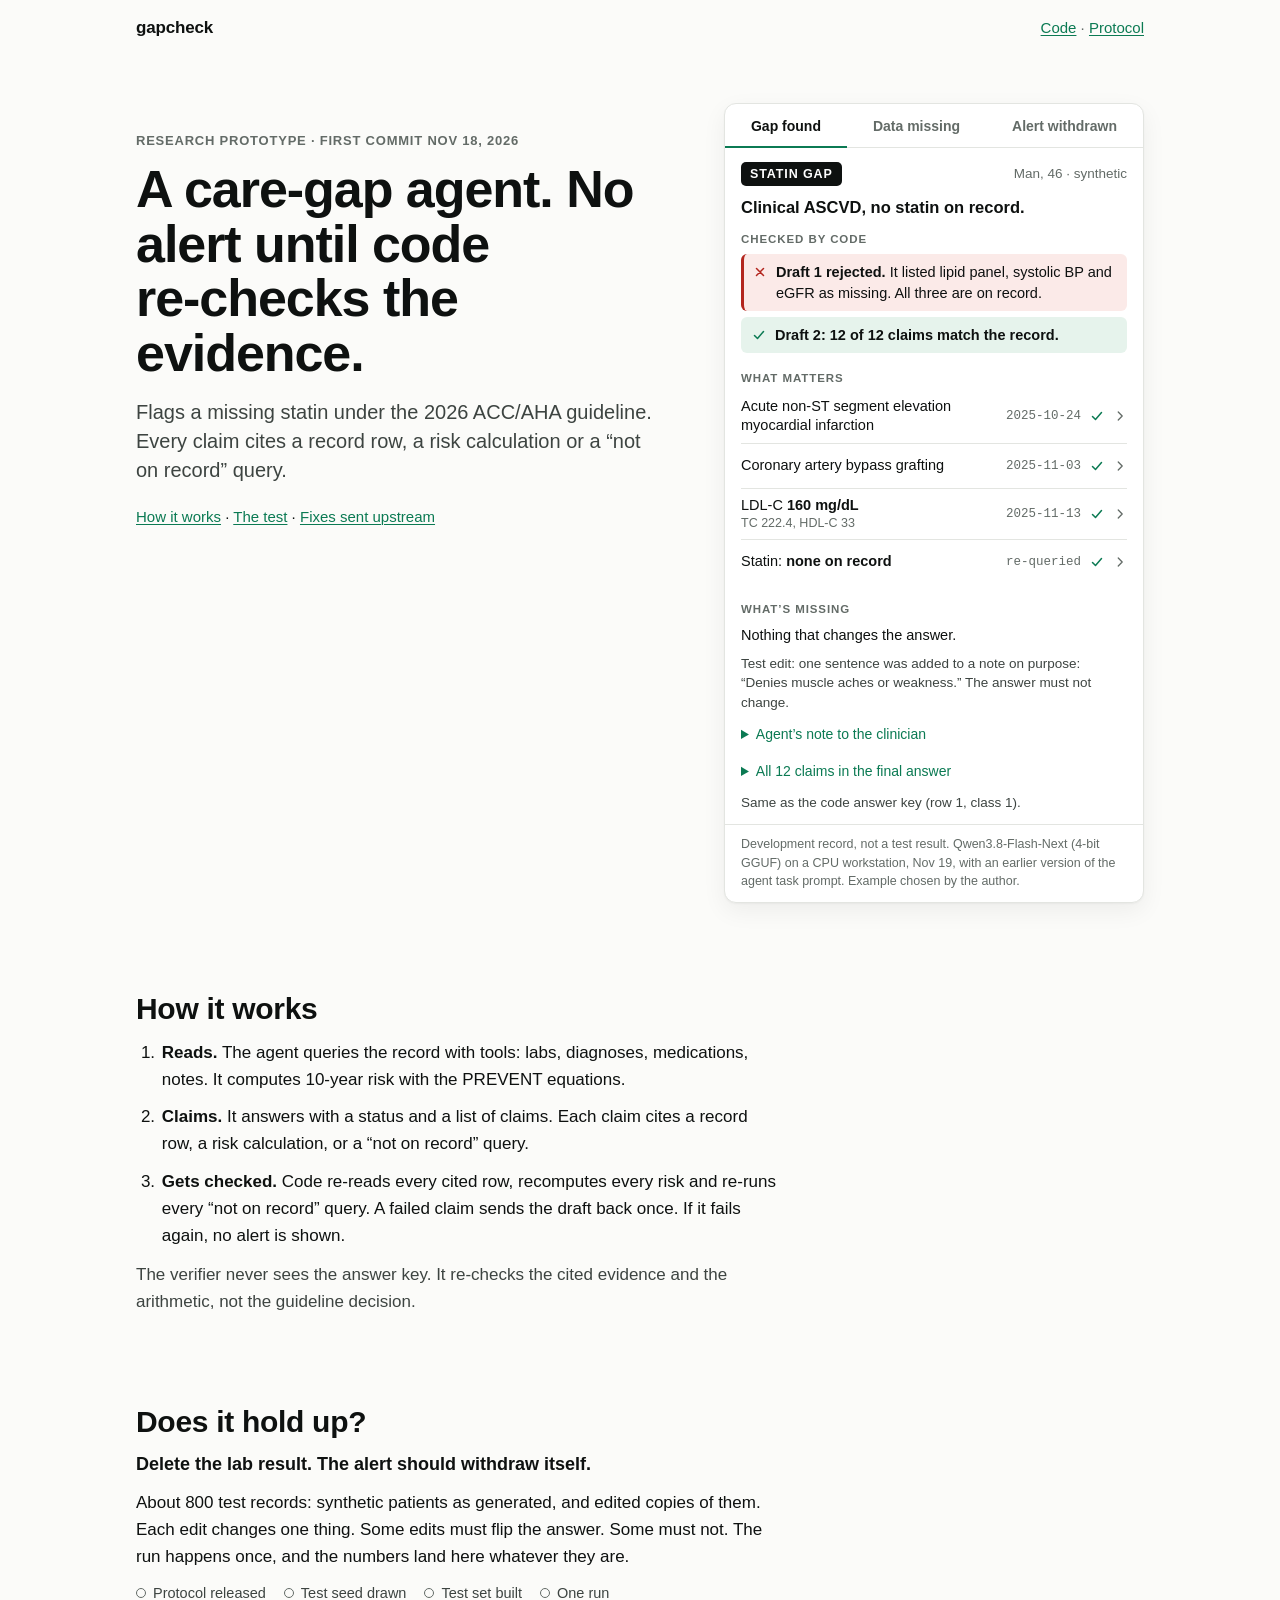
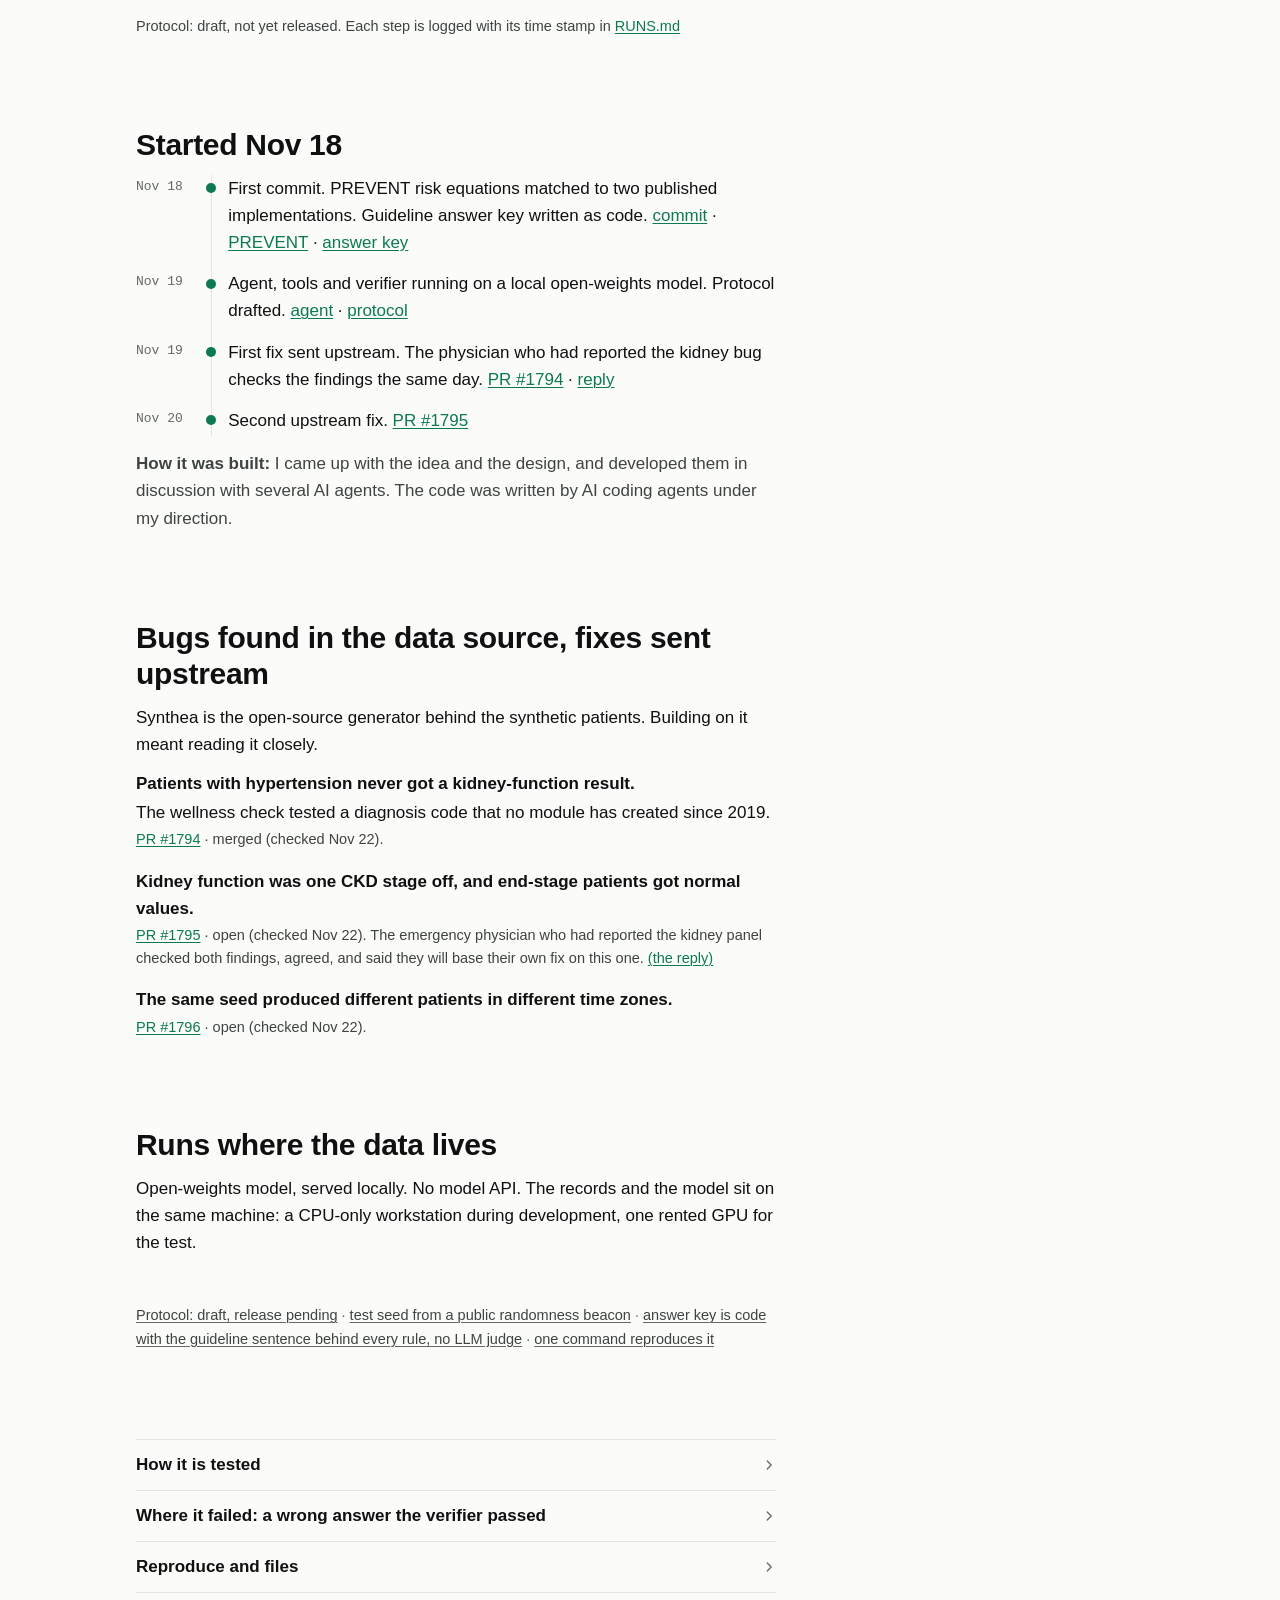
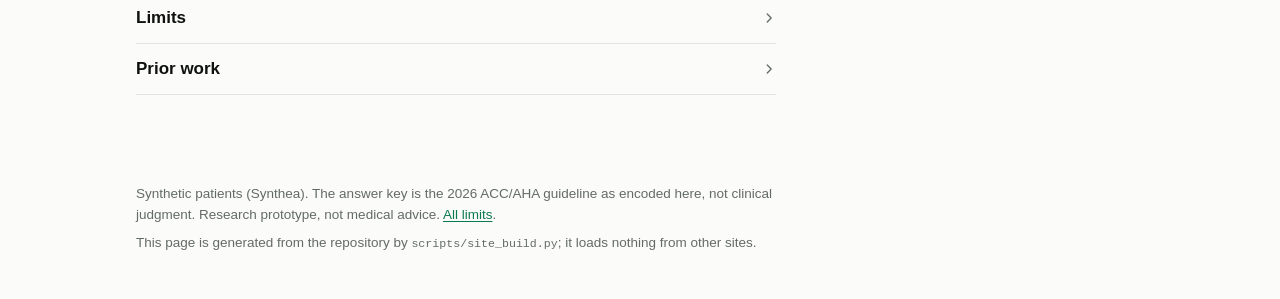
==== commit f2f30d9b: "Protocol v1 frozen: every open field filled, approved by the author PROTOCOL.md: frozen status; sha2" ====
--- a/pages/index.html
+++ b/pages/index.html
@@ -272,12 +272,12 @@
 <div class="body">
 <section class="s" id="how" aria-labelledby="h-how"><h2 id="h-how">How it works</h2><ol class="how"><li><strong>Reads.</strong> The agent queries the record with tools: labs, diagnoses, medications, notes. It computes 10-year risk with the PREVENT equations.</li><li><strong>Claims.</strong> It answers with a status and a list of claims. Each claim cites a record row, a risk calculation, or a “not on record” query.</li><li><strong>Gets checked.</strong> Code re-reads every cited row, recomputes every risk and re-runs every “not on record” query. A failed claim sends the draft back once. If it fails again, no alert is shown.</li></ol><p class="note">The verifier never sees the answer key. It re-checks the cited evidence and the arithmetic, not the guideline decision.</p></section>
 <section class="s" id="test" aria-labelledby="h-test"><h2 id="h-test">Does it hold up?</h2><p class="lead">Delete the lab result. The alert should withdraw itself.</p><p>About 800 test records: synthetic patients as generated, and edited copies of them. Each edit changes one thing. Some edits must flip the answer. Some must not. The run happens once, and the numbers land here whatever they are.</p><ol class="steps" aria-label="Test steps"><li><span class="dot" aria-hidden="true"></span>Protocol released<span class="sr"> (not yet)</span></li><li><span class="dot" aria-hidden="true"></span>Test seed drawn<span class="sr"> (not yet)</span></li><li><span class="dot" aria-hidden="true"></span>Test set built<span class="sr"> (not yet)</span></li><li><span class="dot" aria-hidden="true"></span>One run<span class="sr"> (not yet)</span></li></ol><p class="small muted">Protocol: draft, not yet released. Each step is logged with its time stamp in <a href="https://github.com/starriet9/gapcheck/blob/main/RUNS.md">RUNS.md</a></p></section>
-<section class="s" id="timeline" aria-labelledby="h-tl"><h2 id="h-tl">Started Nov 18</h2><ol class="tl"><li><time datetime="2026-11-18">Nov 18</time><span>First commit. PREVENT risk equations matched to two published implementations. Guideline answer key written as code. <a href="https://github.com/starriet9/gapcheck/commit/24dd7b3f9827656913c5e1a7b336f342e0ca8cf7">commit</a> · <a href="https://github.com/starriet9/gapcheck/commit/0b43a9346080615890ee2c8e900ac2753f934850">PREVENT</a> · <a href="https://github.com/starriet9/gapcheck/commit/da51aa725ace57d7901feafdb83fd4bc62f4d461">answer key</a></span></li><li><time datetime="2026-11-19">Nov 19</time><span>Agent, tools and verifier running on a local open-weights model. Protocol drafted. <a href="https://github.com/starriet9/gapcheck/commit/9c572540e547429abcf2ca63887fc8477655f9d5">agent</a> · <a href="https://github.com/starriet9/gapcheck/commit/98277578dc8fe7ce80f8ddd43b9416a60c148f54">protocol</a></span></li><li><time datetime="2026-11-19">Nov 19</time><span>First fix sent upstream. The physician who had reported the kidney bug checks the findings the same day. <a href="https://github.com/synthetichealth/synthea/pull/1794">PR #1794</a> · <a href="https://github.com/synthetichealth/synthea/issues/1793#issuecomment-7015390260">reply</a></span></li><li><time datetime="2026-11-20">Nov 20</time><span>Second upstream fix. <a href="https://github.com/synthetichealth/synthea/pull/1795">PR #1795</a></span></li></ol><!-- USER: One sentence under the timeline: how this was built so fast (you directed AI coding agents). Until you write it, the page shows the config sentence `ai_disclosure` (&quot;How it was built: ...&quot;). Your sentence replaces it, so keep the AI part in it. --><div class="user" data-slot="how_fast">One sentence under the timeline: how this was built so fast (you directed AI coding agents). Until you write it, the page shows the config sentence `ai_disclosure` (&quot;How it was built: ...&quot;). Your sentence replaces it, so keep the AI part in it.</div><p class="disclose"><strong>How it was built:</strong> I came up with the idea and the design, and developed them in discussion with several AI agents. The code was written by AI coding agents under my direction.</p></section>
-<section class="s" id="upstream" aria-labelledby="h-up"><h2 id="h-up">Bugs found in the data source, fixes sent upstream</h2><p>Synthea is the open-source generator behind the synthetic patients. Building on it meant reading it closely.</p><ul class="up"><li><p class="up-f">Patients with hypertension never got a kidney-function result.</p><p class="up-d">The wellness check tested a diagnosis code that no module has created since 2019.</p><p class="up-m"><a href="https://github.com/synthetichealth/synthea/pull/1794">PR #1794</a> · merged (checked Nov 22).</p></li><li><p class="up-f">Kidney function was one CKD stage off, and end-stage patients got normal values.</p><p class="up-m"><a href="https://github.com/synthetichealth/synthea/pull/1795">PR #1795</a> · open (checked Nov 22). The emergency physician who had reported the kidney panel checked both findings, agreed, and said they will base their own fix on this one. <a href="https://github.com/synthetichealth/synthea/issues/1793#issuecomment-7015390260">(the reply)</a></p></li><li><p class="up-f">The same seed produced different patients in different time zones.</p><p class="up-m"><a href="https://github.com/synthetichealth/synthea/pull/1796">PR #1796</a> · open (checked Nov 22).</p></li></ul><!-- USER: One or two sentences under the upstream fixes: what you learned from this work, or why you fixed it. --><div class="user" data-slot="upstream">One or two sentences under the upstream fixes: what you learned from this work, or why you fixed it.</div></section>
+<section class="s" id="timeline" aria-labelledby="h-tl"><h2 id="h-tl">Started Nov 18</h2><ol class="tl"><li><time datetime="2026-11-18">Nov 18</time><span>First commit. PREVENT risk equations matched to two published implementations. Guideline answer key written as code. <a href="https://github.com/starriet9/gapcheck/commit/24dd7b3f9827656913c5e1a7b336f342e0ca8cf7">commit</a> · <a href="https://github.com/starriet9/gapcheck/commit/0b43a9346080615890ee2c8e900ac2753f934850">PREVENT</a> · <a href="https://github.com/starriet9/gapcheck/commit/da51aa725ace57d7901feafdb83fd4bc62f4d461">answer key</a></span></li><li><time datetime="2026-11-19">Nov 19</time><span>Agent, tools and verifier running on a local open-weights model. Protocol drafted. <a href="https://github.com/starriet9/gapcheck/commit/9c572540e547429abcf2ca63887fc8477655f9d5">agent</a> · <a href="https://github.com/starriet9/gapcheck/commit/98277578dc8fe7ce80f8ddd43b9416a60c148f54">protocol</a></span></li><li><time datetime="2026-11-19">Nov 19</time><span>First fix sent upstream. The physician who had reported the kidney bug checks the findings the same day. <a href="https://github.com/synthetichealth/synthea/pull/1794">PR #1794</a> · <a href="https://github.com/synthetichealth/synthea/issues/1793#issuecomment-7015390260">reply</a></span></li><li><time datetime="2026-11-20">Nov 20</time><span>Second upstream fix. <a href="https://github.com/synthetichealth/synthea/pull/1795">PR #1795</a></span></li></ol><p class="disclose"><strong>How it was built:</strong> I came up with the idea and the design, and developed them in discussion with several AI agents. The code was written by AI coding agents under my direction.</p></section>
+<section class="s" id="upstream" aria-labelledby="h-up"><h2 id="h-up">Bugs found in the data source, fixes sent upstream</h2><p>Synthea is the open-source generator behind the synthetic patients. Building on it meant reading it closely.</p><ul class="up"><li><p class="up-f">Patients with hypertension never got a kidney-function result.</p><p class="up-d">The wellness check tested a diagnosis code that no module has created since 2019.</p><p class="up-m"><a href="https://github.com/synthetichealth/synthea/pull/1794">PR #1794</a> · merged (checked Nov 22).</p></li><li><p class="up-f">Kidney function was one CKD stage off, and end-stage patients got normal values.</p><p class="up-m"><a href="https://github.com/synthetichealth/synthea/pull/1795">PR #1795</a> · open (checked Nov 22). The emergency physician who had reported the kidney panel checked both findings, agreed, and said they will base their own fix on this one. <a href="https://github.com/synthetichealth/synthea/issues/1793#issuecomment-7015390260">(the reply)</a></p></li><li><p class="up-f">The same seed produced different patients in different time zones.</p><p class="up-m"><a href="https://github.com/synthetichealth/synthea/pull/1796">PR #1796</a> · open (checked Nov 22).</p></li></ul></section>
 <section class="s" id="deploy" aria-labelledby="h-dep"><h2 id="h-dep">Runs where the data lives</h2><p>Open-weights model, served locally. No model API. The records and the model sit on the same machine: a CPU-only workstation during development, one rented GPU for the test.</p></section>
 <p class="rigor"><a href="https://github.com/starriet9/gapcheck/blob/main/PROTOCOL.md">Protocol: draft, release pending</a> · <a href="https://github.com/starriet9/gapcheck/blob/main/RUNS.md#2-beacon-pulse-and-test-seed">test seed from a public randomness beacon</a> · <a href="https://github.com/starriet9/gapcheck/blob/main/reports/oracle_rules.md">answer key is code with the guideline sentence behind every rule, no LLM judge</a> · <a href="https://github.com/starriet9/gapcheck/blob/main/docs/REPRODUCE.md">one command reproduces it</a></p>
-<section class="s s-tight" id="next" aria-labelledby="h-next"><h2 id="h-next">Next</h2><!-- USER: One sentence. You may keep the default: &quot;Next: the same test on real clinical notes (MIMIC-IV-Note, local model only).&quot; --><div class="user" data-slot="next">One sentence. You may keep the default: &quot;Next: the same test on real clinical notes (MIMIC-IV-Note, local model only).&quot;</div></section>
-<section class="s s-tight" id="author" aria-labelledby="h-author"><h2 id="h-author">Author</h2><!-- USER: Two lines: your name and degrees, and one line on how your clinical work leads to this. Then a contact line. --><div class="user" data-slot="author">Two lines: your name and degrees, and one line on how your clinical work leads to this. Then a contact line.</div></section>
+
+
 <section class="more" aria-label="More detail"><details class="fold" id="more-tested"><summary><span>How it is tested</span><svg class="i chev" aria-hidden="true" focusable="false"><use href="#i-more"/></svg></summary><div class="fold-body"><p>Ground truth comes from the guideline written as a decision table in code, plus a ledger of every edit. No LLM grades any output. <a href="https://github.com/starriet9/gapcheck/blob/main/reports/oracle_rules.md">The decision table, with guideline quotes</a>.</p><p class="small"><strong>C0 clean</strong>: no edit; correct is the answer-key label.</p><h3>Edits that must change the answer</h3><ul class="plain"><li><strong>C1 deciding fact deleted</strong> &rarr; CANNOT_DETERMINE with the deleted input in <code>missing</code>. <span class="small">Tests: noticing versus filling in.</span></li><li><strong>C3a reason only in a note</strong> &rarr; DOCUMENTED_REASON. <span class="small">Tests: where structured rules are blind.</span></li><li><strong>C5 threshold twin</strong> &rarr; The new oracle label. <span class="small">Tests: computing versus guessing.</span></li></ul><h3>Edits that must not change it</h3><ul class="plain"><li><strong>C2a non-deciding fact deleted</strong> &rarr; Unchanged. <span class="small">Tests: over-abstention.</span></li><li><strong>C2b non-deciding fact deleted, PREVENT still needed</strong> &rarr; Unchanged. <span class="small">Tests: over-abstention when abstaining is tempting.</span></li><li><strong>C3b reason where it does not matter</strong> &rarr; Unchanged. <span class="small">Tests: reason sentence alone does not decide.</span></li><li><strong>C4 distractor in a note</strong> &rarr; Unchanged. <span class="small">Tests: keyword-triggered errors.</span></li></ul><details class="sub"><summary>What each edit does</summary><ul class="plain"><li><strong>C1 deciding fact deleted.</strong> Every instance of one open-world input (lipid panel, SBP, smoking status) removed, where it is deciding. <span class="small">Applied to: S2, S4, S5.</span></li><li><strong>C2a non-deciding fact deleted.</strong> Same deletion where an earlier row makes the input irrelevant. <span class="small">Applied to: S1, S3, ON_THERAPY patients.</span></li><li><strong>C2b non-deciding fact deleted, PREVENT still needed.</strong> Smoking status deleted where the label is the same for both values (for example S4 at risk ≥ 5% either way). <span class="small">Applied to: S4, S5.</span></li><li><strong>C3a reason only in a note.</strong> One sentence states a reason (sec. 3.3) in a note chosen at random within 365 days of index. Structured data unchanged.. <span class="small">Applied to: GAP patients.</span></li><li><strong>C3b reason where it does not matter.</strong> Same sentence. <span class="small">Applied to: NOT_INDICATED patients.</span></li><li><strong>C4 distractor in a note.</strong> Negation ("denies muscle aches"), a relative's statin, "statin discussed, will revisit next visit" (reported on its own line), "fatty liver, liver tests stable". <span class="small">Applied to: GAP and NOT_INDICATED patients.</span></li><li><strong>C5 threshold twin.</strong> One value moved across a cut: LDL-C of the latest panel 185 ↔ 195 (TC moved by the same amount); SBP or TC moved so risk crosses 5% or 3%; or every smoking row in the 3 years before index set to "Smokes tobacco daily". <span class="small">Applied to: S2, S4, S5 and near-threshold patients.</span></li></ul></details><h3>The five systems</h3><ul class="plain"><li><strong>R0</strong> The oracle on structured data only (no notes).</li><li><strong>R1</strong> R0 plus keyword and regular-expression rules over notes for reasons, with simple negation handling.</li><li><strong>L1</strong> One model call on a serialized record, with <code>prevent_risk</code> as its only tool (at most two tool rounds).</li><li><strong>A1</strong> Tool-using agent.</li><li><strong>A2</strong> A1 plus the code verifier (sec.</li></ul></div></details><details class="fold" id="more-failed"><summary><span>Where it failed: a wrong answer the verifier passed</span><svg class="i chev" aria-hidden="true" focusable="false"><use href="#i-more"/></svg></summary><div class="fold-body"><p class="small">Man, 72 · synthetic. Test edit: every smoking-status entry was deleted from this record on purpose (68 rows; mentions removed from 152 notes). The answer must not change.</p><p>The agent answered DISCUSS by row 6 (Age 76–79, no ASCVD, no diabetes, LDL-C &lt; 190), but the patient is 72, and it never called the risk calculator. Every claim it made was on record, so all 11 passed the verifier: the verifier checks facts and arithmetic, not which row applies. The code answer key says STATIN GAP (row 8, class 1). A later run with a revised agent task prompt answered STATIN GAP by row 8, the same as the answer key (the “Data missing” example above).</p><p class="prov">Development record, not a test result. Qwen3.8-Flash-Next (4-bit GGUF) on a CPU workstation, Nov 19, with an earlier version of the agent task prompt. Example chosen by the author.</p></div></details><details class="fold" id="more-files"><summary><span>Reproduce and files</span><svg class="i chev" aria-hidden="true" focusable="false"><use href="#i-more"/></svg></summary><div class="fold-body"><pre><code>make reproduce
 make verify</code></pre><ul class="plain"><li><a href="https://github.com/starriet9/gapcheck/blob/main/PROTOCOL.md">Protocol</a></li><li><a href="https://github.com/starriet9/gapcheck/blob/main/RUNS.md">Run log (release, seed, test set, runs)</a></li><li><a href="https://github.com/starriet9/gapcheck/blob/main/DEVIATIONS.md">Deviations from the protocol</a></li><li><a href="https://github.com/starriet9/gapcheck/blob/main/docs/TRIPOD-LLM.md">TRIPOD-LLM checklist</a></li><li><a href="https://github.com/starriet9/gapcheck/blob/main/reports/oracle_rules.md">Answer key: decision table with guideline quotes</a></li><li><a href="https://github.com/starriet9/gapcheck/blob/main/SPEC.md">Design specification</a></li><li><a href="https://github.com/starriet9/gapcheck/blob/main/docs/REPRODUCE.md">How to reproduce</a></li><li>Test set and model outputs <span class="muted">(released with the results)</span></li></ul></div></details><details class="fold" id="more-limits"><summary><span>Limits</span><svg class="i chev" aria-hidden="true" focusable="false"><use href="#i-more"/></svg></summary><div class="fold-body"><ul class="plain"><li>The test-case mix is designed, so no count is a prevalence.</li><li>Notes are templated and favor keyword rules.</li><li>Lipid and eGFR values are generator values, not physiological measurements.</li></ul><p class="small"><a href="https://github.com/starriet9/gapcheck/blob/main/SPEC.md#11-limits-fixed-text-for-readme-dashboard-and-write-up">All limits (SPEC sec. 11)</a></p></div></details><details class="fold" id="more-prior"><summary><span>Prior work</span><svg class="i chev" aria-hidden="true" focusable="false"><use href="#i-more"/></svg></summary><div class="fold-body"><p>None of the parts is new on its own. This project extends counterfactual evaluation of clinical agents (Turk 2026) to one preventive-care decision: statin initiation under the 2026 ACC/AHA guideline, PREVENT-based.</p><ul class="plain refs"><li>Counterfactual, pre-registered edits to chronological patient packets, with a tool-using agent: Turk 2026, "Counterfactual Evaluation Reveals Hidden Capability Profiles in Clinical LLMs and Agents", <a href="https://arxiv.org/abs/2605.30590">arXiv 2605.30590</a> (oncology tumor-board cases).</li><li>Claim-level evidence grounding and an "Indeterminate: Lack of Data" verdict over longitudinal EHR data, with adjudicated reference verdicts: CliniCARE-Bench, <a href="https://arxiv.org/abs/2608.07796">arXiv 2608.07796</a>.</li><li>Paired act/abstain twins outside medicine: AgentAbstain, <a href="https://arxiv.org/abs/2607.10059">arXiv 2607.10059</a>.</li><li>Counterfactual perturbation of clinical notes without agents: DeVisE, <a href="https://arxiv.org/abs/2506.15339">arXiv 2506.15339</a>.</li><li>Agent benchmarks on EHR environments: MedAgentBench (<a href="https://arxiv.org/abs/2501.14654">arXiv 2501.14654</a>), PhysicianBench (<a href="https://arxiv.org/abs/2605.02240">arXiv 2605.02240</a>).</li><li>Reasons for statin non-use live in notes: Sarraju et al., Commun Med 2022;2:88; Gobbel et al., Am J Prev Cardiol 2022;9:100300.</li></ul><p class="small"><a href="https://github.com/starriet9/gapcheck/blob/main/SPEC.md#2-prior-work-and-what-this-adds">What this adds (SPEC sec. 2)</a></p></div></details></section>
 </div>
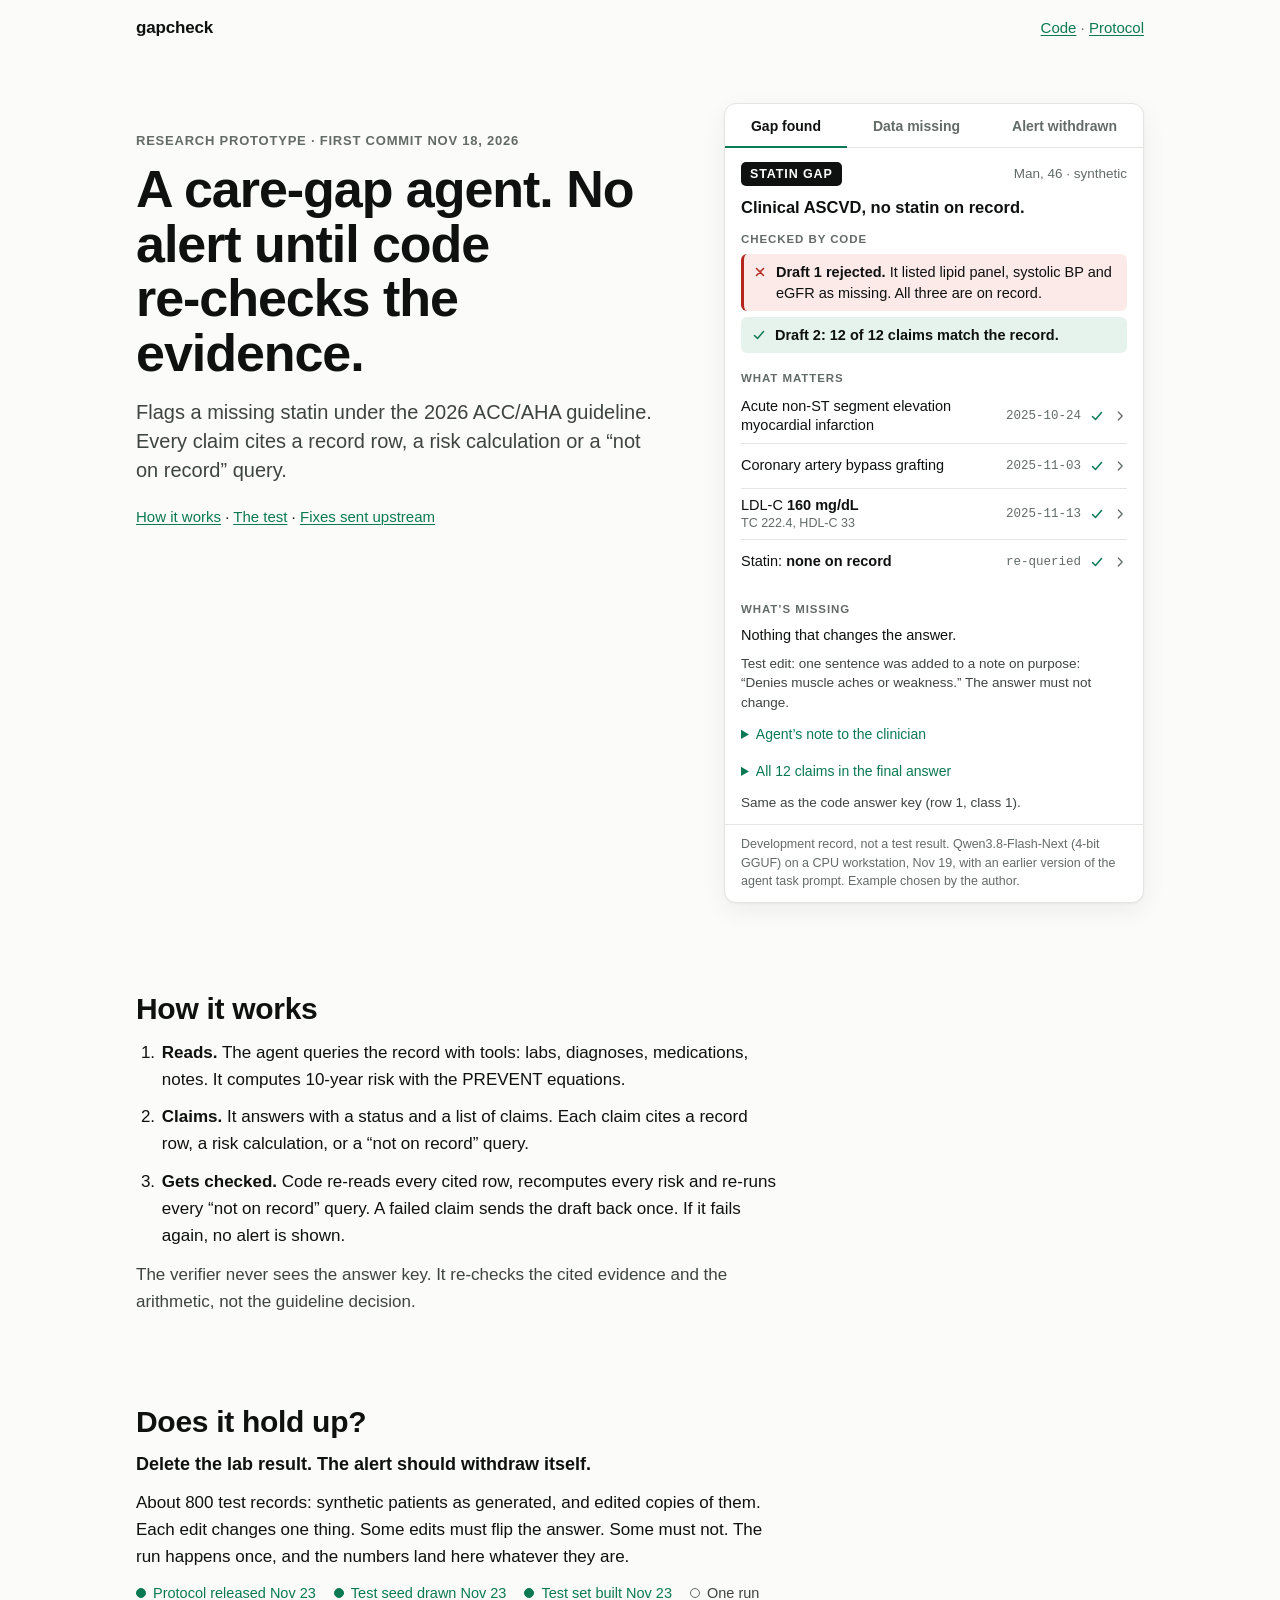
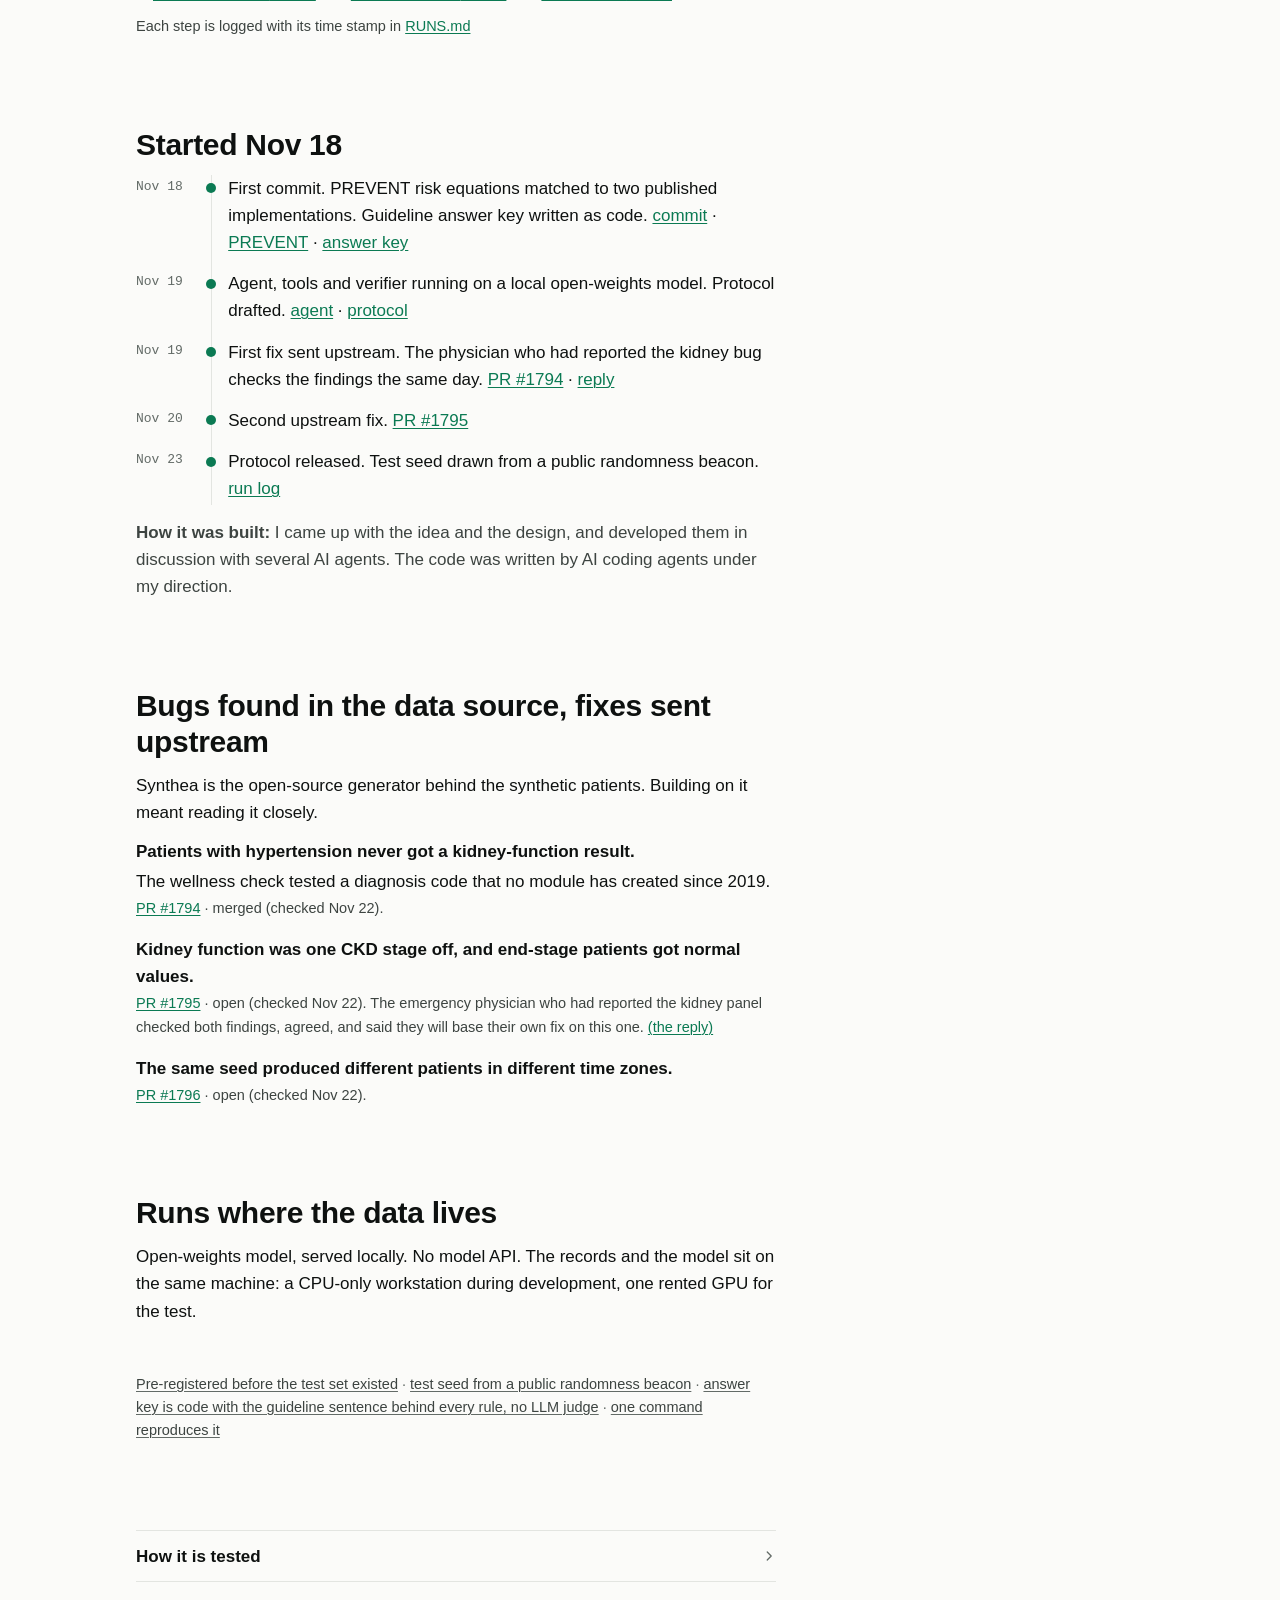
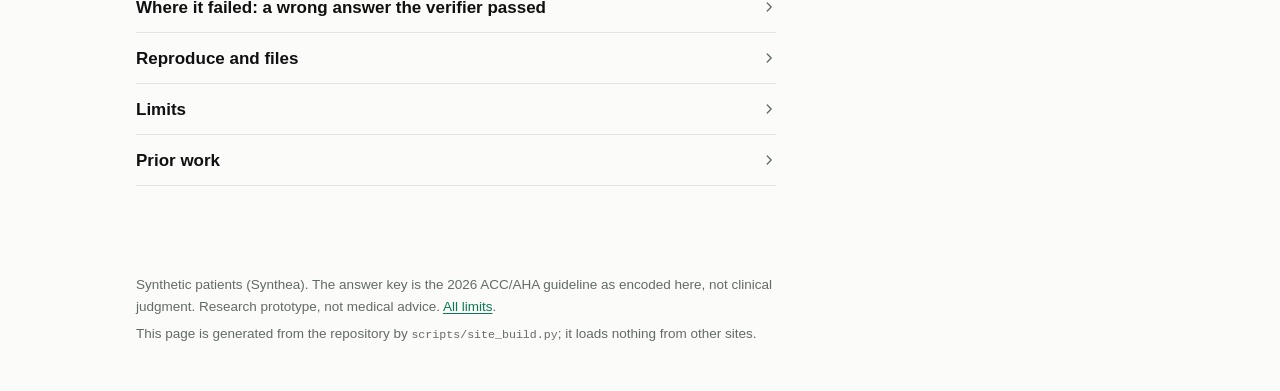
==== commit 82bdf2d6: "Status after the release: DEVIATIONS none as of 2026-11-24, README status line, page rebuilt from RU" ====
--- a/pages/index.html
+++ b/pages/index.html
@@ -271,15 +271,15 @@
 <section class="hero" aria-labelledby="h-title"><div class="hero-text"><p class="eyebrow"><span>Research prototype</span> · <span>first commit Nov 18, 2026</span></p><h1 id="h-title">A care‑gap agent. No alert until code re‑checks the evidence.</h1><p class="sub">Flags a missing statin under the 2026 ACC/AHA guideline. Every claim cites a record row, a risk calculation or a “not on record” query.</p><p class="hero-links"><a href="#how">How it works</a> · <a href="#test">The test</a> · <a href="#upstream">Fixes sent upstream</a></p></div><div class="hero-card"><div class="card" id="card" aria-label="Example care-gap alerts from development runs"><div class="tabs" role="tablist" aria-label="Example alerts"><button type="button" role="tab" class="tab" id="tab-gap" aria-controls="panel-gap" aria-selected="true" tabindex="0">Gap found</button><button type="button" role="tab" class="tab" id="tab-missing" aria-controls="panel-missing" aria-selected="false" tabindex="-1">Data missing</button><button type="button" role="tab" class="tab" id="tab-withdrawn" aria-controls="panel-withdrawn" aria-selected="false" tabindex="-1">Alert withdrawn</button></div><section class="panel" id="panel-gap" role="tabpanel" aria-labelledby="tab-gap"><h3 class="panel-title">1. Gap found</h3><div class="alert-head"><span class="pill">Statin gap</span><span class="who">Man, 46 · synthetic</span></div><p class="summary">Clinical ASCVD, no statin on record.</p><div class="checked"><p class="band">Checked by code</p><ul class="chks"><li class="chk rej"><svg class="i " aria-hidden="true" focusable="false"><use href="#i-no"/></svg><span><strong>Draft 1 rejected.</strong> It listed lipid panel, systolic BP and eGFR as missing. All three are on record.</span></li><li class="chk ok"><svg class="i " aria-hidden="true" focusable="false"><use href="#i-ok"/></svg><span><strong>Draft 2: 12 of 12 claims match the record.</strong></span></li></ul></div><p class="sec">What matters</p><ul class="ev"><li><details><summary><span class="ev-name">Acute non-ST segment elevation myocardial infarction</span><span class="ev-when">2025-10-24</span><svg class="i okc" aria-hidden="true" focusable="false"><use href="#i-ok"/></svg><span class="sr">verified</span><svg class="i chev" aria-hidden="true" focusable="false"><use href="#i-more"/></svg></summary><div class="ev-more"><p>Record rows cited:</p><ul class="rows"><li><code>cond_aa2a9c41d9fa00e9</code> Acute non-ST segment elevation myocardial infarction · 2025-10-24</li><li><code>cond_f1b45c714036694b</code> Myocardial infarction · 2025-10-24</li><li><code>cond_33565eb984a492af</code> History of coronary artery bypass grafting · 2025-11-03</li><li><code>proc_90da397fb810306c</code> Coronary artery bypass grafting · 2025-11-03</li><li>+ 1 more rows</li></ul><p class="meta">DOCUMENTED · verifier: row re-read</p></div></details></li><li><details><summary><span class="ev-name">Coronary artery bypass grafting</span><span class="ev-when">2025-11-03</span><svg class="i okc" aria-hidden="true" focusable="false"><use href="#i-ok"/></svg><span class="sr">verified</span><svg class="i chev" aria-hidden="true" focusable="false"><use href="#i-more"/></svg></summary><div class="ev-more"><p>Record rows cited:</p><ul class="rows"><li><code>cond_aa2a9c41d9fa00e9</code> Acute non-ST segment elevation myocardial infarction · 2025-10-24</li><li><code>cond_f1b45c714036694b</code> Myocardial infarction · 2025-10-24</li><li><code>cond_33565eb984a492af</code> History of coronary artery bypass grafting · 2025-11-03</li><li><code>proc_90da397fb810306c</code> Coronary artery bypass grafting · 2025-11-03</li><li>+ 1 more rows</li></ul><p class="meta">DOCUMENTED · verifier: row re-read</p></div></details></li><li><details><summary><span class="ev-name">LDL-C <b>160 mg/dL</b><span class="ev-extra">TC 222.4, HDL-C 33</span></span><span class="ev-when">2025-11-13</span><svg class="i okc" aria-hidden="true" focusable="false"><use href="#i-ok"/></svg><span class="sr">verified</span><svg class="i chev" aria-hidden="true" focusable="false"><use href="#i-more"/></svg></summary><div class="ev-more"><p>Record rows cited:</p><ul class="rows"><li><code>obs_7e6196525bb2891f</code> Cholesterol in LDL [Mass/volume] in Serum or Plasma by Direct assay · 160 mg/dL · 2025-11-13</li><li><code>obs_a9f582dd1e80a740</code> Cholesterol in HDL [Mass/volume] in Serum or Plasma · 33 mg/dL · 2025-11-13</li><li><code>obs_da70d0656b72dbd1</code> Cholesterol [Mass/volume] in Serum or Plasma · 222.4 mg/dL · 2025-11-13</li></ul><p class="meta">DOCUMENTED · verifier: row re-read</p></div></details></li><li><details><summary><span class="ev-name">Statin: <b>none on record</b></span><span class="ev-when">re-queried</span><svg class="i okc" aria-hidden="true" focusable="false"><use href="#i-ok"/></svg><span class="sr">verified</span><svg class="i chev" aria-hidden="true" focusable="false"><use href="#i-more"/></svg></summary><div class="ev-more"><p>Fixed query: <code>statins</code>.</p><p class="meta">ABSENT · verifier: query re-run, nothing found</p></div></details></li></ul><p class="sec">What&rsquo;s missing</p><p class="miss">Nothing that changes the answer.</p><p class="edit">Test edit: one sentence was added to a note on purpose: “Denies muscle aches or weakness.” The answer must not change.</p><details class="sub"><summary>Agent&rsquo;s note to the clinician</summary><blockquote>This 46-year-old man has clinical ASCVD: NSTEMI on 2025-10-24 with CABG on 2025-11-03, and no statin is active at index, so a class 1 recommendation to start a statin applies with no documented reason for not prescribing. Latest lipids (2025-11-13) show LDL-C 160 mg/dL with TC 222.4 and HDL-C 33, supporting high-intensity statin initiation and follow-up lipid monitoring.</blockquote></details><details class="sub"><summary>All 12 claims in the final answer</summary><ul class="claims"><li><svg class="i okc" aria-hidden="true" focusable="false"><use href="#i-ok"/></svg><span class="sr">verified</span><span>Age 46 <span class="tag">DOCUMENTED</span></span></li><li><svg class="i okc" aria-hidden="true" focusable="false"><use href="#i-ok"/></svg><span class="sr">verified</span><span>Sex: male <span class="tag">DOCUMENTED</span></span></li><li><svg class="i okc" aria-hidden="true" focusable="false"><use href="#i-ok"/></svg><span class="sr">verified</span><span>Statin: none on record <span class="tag">ABSENT</span></span></li><li><svg class="i okc" aria-hidden="true" focusable="false"><use href="#i-ok"/></svg><span class="sr">verified</span><span>Clinical ASCVD: Acute non-ST segment elevation myocardial infarction + 4 more rows <span class="tag">DOCUMENTED</span></span></li><li><svg class="i okc" aria-hidden="true" focusable="false"><use href="#i-ok"/></svg><span class="sr">verified</span><span>LDL-C 160 mg/dL <span class="tag">DOCUMENTED</span></span></li><li><svg class="i okc" aria-hidden="true" focusable="false"><use href="#i-ok"/></svg><span class="sr">verified</span><span>Systolic BP 110 mm Hg <span class="tag">DOCUMENTED</span></span></li><li><svg class="i okc" aria-hidden="true" focusable="false"><use href="#i-ok"/></svg><span class="sr">verified</span><span>Smoking: Ex-smoker <span class="tag">DOCUMENTED</span></span></li><li><svg class="i okc" aria-hidden="true" focusable="false"><use href="#i-ok"/></svg><span class="sr">verified</span><span>eGFR 84.3 mL/min/1.73 m² <span class="flag">(added by <a href="https://github.com/starriet9/gapcheck/blob/main/SPEC.md#41-known-synthea-limits-measured-at-day-0-9862-adults-aged-3079-and-patches">patch P1</a>; any value from 60 to 140 gives the same answer)</span> <span class="tag">DOCUMENTED</span></span></li><li><svg class="i okc" aria-hidden="true" focusable="false"><use href="#i-ok"/></svg><span class="sr">verified</span><span>Diabetes: none on record <span class="tag">ABSENT</span></span></li><li><svg class="i okc" aria-hidden="true" focusable="false"><use href="#i-ok"/></svg><span class="sr">verified</span><span>CKD stage 3-4: none on record <span class="tag">ABSENT</span></span></li><li><svg class="i okc" aria-hidden="true" focusable="false"><use href="#i-ok"/></svg><span class="sr">verified</span><span>BP medication: none on record <span class="tag">ABSENT</span></span></li><li><svg class="i okc" aria-hidden="true" focusable="false"><use href="#i-ok"/></svg><span class="sr">verified</span><span>Documented reason not to prescribe: none in the last 365 days <span class="tag">ABSENT</span></span></li></ul></details><p class="key">Same as the code answer key (row 1, class 1).</p><p class="prov">Development record, not a test result. Qwen3.8-Flash-Next (4-bit GGUF) on a CPU workstation, Nov 19, with an earlier version of the agent task prompt. Example chosen by the author.</p></section><section class="panel" id="panel-missing" role="tabpanel" aria-labelledby="tab-missing"><h3 class="panel-title">2. Data missing</h3><div class="alert-head"><span class="pill">Statin gap</span><span class="who">Man, 72 · synthetic</span></div><p class="summary">10-year risk 10.3%, no statin on record.</p><div class="checked"><p class="band">Checked by code</p><ul class="chks"><li class="chk ok"><svg class="i " aria-hidden="true" focusable="false"><use href="#i-ok"/></svg><span><strong>14 of 14 claims match the record.</strong> Both risk values recomputed.</span></li></ul></div><p class="sec">What matters</p><ul class="ev"><li><details><summary><span class="ev-name">10-year ASCVD risk <b>10.3%</b></span><span class="ev-when">recomputed</span><svg class="i okc" aria-hidden="true" focusable="false"><use href="#i-ok"/></svg><span class="sr">verified</span><svg class="i chev" aria-hidden="true" focusable="false"><use href="#i-more"/></svg></summary><div class="ev-more"><p>PREVENT, computed twice: 10.3% as a non-smoker, 12.6% as a smoker.</p><p>Inputs: age 72, male, TC 185.8, HDL-C 62.2, SBP 142 treated, non-smoker, no diabetes, eGFR 122, no statin.</p><p class="flag">The eGFR was added by <a href="https://github.com/starriet9/gapcheck/blob/main/SPEC.md#41-known-synthea-limits-measured-at-day-0-9862-adults-aged-3079-and-patches">patch P1</a>: the generated record had none. Any value from 60 to 140 gives the same answer.</p><p class="meta">COMPUTED · verifier: risk recomputed from the cited inputs</p></div></details></li><li><details><summary><span class="ev-name">LDL-C <b>99.1 mg/dL</b><span class="ev-extra">TC 185.8, HDL-C 62.2</span></span><span class="ev-when">2025-08-19</span><svg class="i okc" aria-hidden="true" focusable="false"><use href="#i-ok"/></svg><span class="sr">verified</span><svg class="i chev" aria-hidden="true" focusable="false"><use href="#i-more"/></svg></summary><div class="ev-more"><p>Record rows cited:</p><ul class="rows"><li><code>obs_0d82c777ef6edf1c</code> Cholesterol [Mass/volume] in Serum or Plasma · 185.8 mg/dL · 2025-08-19</li><li><code>obs_59223e931c85985a</code> Cholesterol in LDL [Mass/volume] in Serum or Plasma by Direct assay · 99.1 mg/dL · 2025-08-19</li><li><code>obs_6f19234882c8839a</code> Cholesterol in HDL [Mass/volume] in Serum or Plasma · 62.2 mg/dL · 2025-08-19</li></ul><p class="meta">DOCUMENTED · verifier: row re-read</p></div></details></li><li><details><summary><span class="ev-name">Systolic BP <b>142 mm Hg</b><span class="ev-extra">on BP medication</span></span><span class="ev-when">2026-09-29</span><svg class="i okc" aria-hidden="true" focusable="false"><use href="#i-ok"/></svg><span class="sr">verified</span><svg class="i chev" aria-hidden="true" focusable="false"><use href="#i-more"/></svg></summary><div class="ev-more"><p>Record row cited:</p><ul class="rows"><li><code>obs_1b2fee065dabf374</code> Systolic Blood Pressure · 142 mm[Hg] · 2026-09-29</li></ul><p class="meta">DOCUMENTED · verifier: row re-read</p></div></details></li><li><details><summary><span class="ev-name">Statin: <b>none on record</b></span><span class="ev-when">re-queried</span><svg class="i okc" aria-hidden="true" focusable="false"><use href="#i-ok"/></svg><span class="sr">verified</span><svg class="i chev" aria-hidden="true" focusable="false"><use href="#i-more"/></svg></summary><div class="ev-more"><p>Fixed query: <code>statins</code>.</p><p class="meta">ABSENT · verifier: query re-run, nothing found</p></div></details></li></ul><p class="sec">What&rsquo;s missing</p><p class="miss"><strong>Smoking status.</strong> The agent computed the risk both ways: 10.3% if non-smoker, 12.6% if smoker. Both are at or above 10%, so the gap stands.</p><p class="edit">Test edit: every smoking-status entry was deleted from this record on purpose (68 rows; mentions removed from 152 notes). The answer must not change.</p><details class="sub"><summary>Agent&rsquo;s note to the clinician</summary><blockquote>This 72-year-old man has no clinical ASCVD, diabetes or CKD and no active statin, with a latest lipid panel (2025-08-19) of TC 185.8, HDL-C 62.2 and LDL-C 99.1 mg/dL and treated SBP 142 mm Hg, giving a 10-year PREVENT ASCVD risk of 10.3% (12.6% if a current smoker) — at or above the 10% threshold for a class 1 recommendation to start high-intensity statin therapy. No documented reason for not prescribing was found, so this is a GAP; smoking status is missing from the record and should be captured, though the risk exceeds 10% either way.</blockquote></details><details class="sub"><summary>All 14 claims in the final answer</summary><ul class="claims"><li><svg class="i okc" aria-hidden="true" focusable="false"><use href="#i-ok"/></svg><span class="sr">verified</span><span>Age 72 <span class="tag">DOCUMENTED</span></span></li><li><svg class="i okc" aria-hidden="true" focusable="false"><use href="#i-ok"/></svg><span class="sr">verified</span><span>Sex: male <span class="tag">DOCUMENTED</span></span></li><li><svg class="i okc" aria-hidden="true" focusable="false"><use href="#i-ok"/></svg><span class="sr">verified</span><span>Statin: none on record <span class="tag">ABSENT</span></span></li><li><svg class="i okc" aria-hidden="true" focusable="false"><use href="#i-ok"/></svg><span class="sr">verified</span><span>Clinical ASCVD: none on record <span class="tag">ABSENT</span></span></li><li><svg class="i okc" aria-hidden="true" focusable="false"><use href="#i-ok"/></svg><span class="sr">verified</span><span>Diabetes: none on record <span class="tag">ABSENT</span></span></li><li><svg class="i okc" aria-hidden="true" focusable="false"><use href="#i-ok"/></svg><span class="sr">verified</span><span>CKD stage 3-4: none on record <span class="tag">ABSENT</span></span></li><li><svg class="i okc" aria-hidden="true" focusable="false"><use href="#i-ok"/></svg><span class="sr">verified</span><span>LDL-C 99.1 mg/dL <span class="tag">DOCUMENTED</span></span></li><li><svg class="i okc" aria-hidden="true" focusable="false"><use href="#i-ok"/></svg><span class="sr">verified</span><span>Systolic BP 142 mm Hg <span class="tag">DOCUMENTED</span></span></li><li><svg class="i okc" aria-hidden="true" focusable="false"><use href="#i-ok"/></svg><span class="sr">verified</span><span>BP medication: verapamil hydrochloride 80 MG Oral Tablet [Calan] <span class="tag">DOCUMENTED</span></span></li><li><svg class="i okc" aria-hidden="true" focusable="false"><use href="#i-ok"/></svg><span class="sr">verified</span><span>eGFR 122 mL/min/1.73 m² <span class="flag">(added by <a href="https://github.com/starriet9/gapcheck/blob/main/SPEC.md#41-known-synthea-limits-measured-at-day-0-9862-adults-aged-3079-and-patches">patch P1</a>; any value from 60 to 140 gives the same answer)</span> <span class="tag">DOCUMENTED</span></span></li><li><svg class="i okc" aria-hidden="true" focusable="false"><use href="#i-ok"/></svg><span class="sr">verified</span><span>Smoking status: none on record <span class="tag">ABSENT</span></span></li><li><svg class="i okc" aria-hidden="true" focusable="false"><use href="#i-ok"/></svg><span class="sr">verified</span><span>10-year ASCVD risk 10.3% <span class="tag">COMPUTED</span></span></li><li><svg class="i okc" aria-hidden="true" focusable="false"><use href="#i-ok"/></svg><span class="sr">verified</span><span>10-year ASCVD risk 12.6% <span class="tag">COMPUTED</span></span></li><li><svg class="i okc" aria-hidden="true" focusable="false"><use href="#i-ok"/></svg><span class="sr">verified</span><span>Documented reason not to prescribe: none in the last 365 days <span class="tag">ABSENT</span></span></li></ul></details><p class="key">Same as the code answer key (row 8, class 1).</p><p class="prov">Development record, not a test result. Qwen3.8-Flash-Next (4-bit GGUF) on one rented GPU, Nov 20. Example chosen by the author.</p></section><section class="panel" id="panel-withdrawn" role="tabpanel" aria-labelledby="tab-withdrawn"><h3 class="panel-title">3. Alert withdrawn</h3><div class="alert-head"><span class="pill">No call</span><span class="who">Man, 72 · synthetic</span></div><p class="summary">Cannot determine: lipid panel not on record.</p><div class="checked"><p class="band">Checked by code</p><ul class="chks"><li class="chk ok"><svg class="i " aria-hidden="true" focusable="false"><use href="#i-ok"/></svg><span><strong>11 of 11 claims match the record.</strong></span></li></ul></div><p class="sec">What matters</p><ul class="ev"><li><details><summary><span class="ev-name">Systolic BP <b>142 mm Hg</b><span class="ev-extra">on BP medication</span></span><span class="ev-when">2026-09-29</span><svg class="i okc" aria-hidden="true" focusable="false"><use href="#i-ok"/></svg><span class="sr">verified</span><svg class="i chev" aria-hidden="true" focusable="false"><use href="#i-more"/></svg></summary><div class="ev-more"><p>Record row cited:</p><ul class="rows"><li><code>obs_1b2fee065dabf374</code> Systolic Blood Pressure · 142 mm[Hg] · 2026-09-29</li></ul><p class="meta">DOCUMENTED · verifier: row re-read</p></div></details></li><li><details><summary><span class="ev-name">Smoking: <b>Never smoked tobacco</b></span><span class="ev-when">2026-09-29</span><svg class="i okc" aria-hidden="true" focusable="false"><use href="#i-ok"/></svg><span class="sr">verified</span><svg class="i chev" aria-hidden="true" focusable="false"><use href="#i-more"/></svg></summary><div class="ev-more"><p>Record row cited:</p><ul class="rows"><li><code>obs_e2ec0ae2d0837ccd</code> Tobacco smoking status · Never smoked tobacco (finding) · 2026-09-29</li></ul><p class="meta">DOCUMENTED · verifier: row re-read</p></div></details></li><li><details><summary><span class="ev-name">Statin: <b>none on record</b></span><span class="ev-when">re-queried</span><svg class="i okc" aria-hidden="true" focusable="false"><use href="#i-ok"/></svg><span class="sr">verified</span><svg class="i chev" aria-hidden="true" focusable="false"><use href="#i-more"/></svg></summary><div class="ev-more"><p>Fixed query: <code>statins</code>.</p><p class="meta">ABSENT · verifier: query re-run, nothing found</p></div></details></li></ul><p class="sec">What&rsquo;s missing</p><p class="miss"><strong>Lipid panel.</strong> Without it the 10-year risk cannot be computed.</p><p class="before">Before the edit, on the unedited record, the same agent said: <strong>STATIN GAP</strong>, risk 10.3%.</p><p class="edit">Test edit: every lipid result was deleted from this record on purpose (52 rows; mentions removed from 13 notes). The answer must change.</p><details class="sub"><summary>Agent&rsquo;s note to the clinician</summary><blockquote>This 72-year-old man has no active statin, no clinical ASCVD, no diabetes and no CKD, but no lipid panel (TC, HDL-C, LDL-C) is on record at any point, so neither an LDL-based rule nor a PREVENT risk can be applied. Obtain a fasting or nonfasting lipid panel to determine whether a statin is indicated; his SBP of 142 mmHg on verapamil and never-smoking status are otherwise documented.</blockquote></details><details class="sub"><summary>All 11 claims in the final answer</summary><ul class="claims"><li><svg class="i okc" aria-hidden="true" focusable="false"><use href="#i-ok"/></svg><span class="sr">verified</span><span>Age 72 <span class="tag">DOCUMENTED</span></span></li><li><svg class="i okc" aria-hidden="true" focusable="false"><use href="#i-ok"/></svg><span class="sr">verified</span><span>Sex: male <span class="tag">DOCUMENTED</span></span></li><li><svg class="i okc" aria-hidden="true" focusable="false"><use href="#i-ok"/></svg><span class="sr">verified</span><span>Statin: none on record <span class="tag">ABSENT</span></span></li><li><svg class="i okc" aria-hidden="true" focusable="false"><use href="#i-ok"/></svg><span class="sr">verified</span><span>Clinical ASCVD: none on record <span class="tag">ABSENT</span></span></li><li><svg class="i okc" aria-hidden="true" focusable="false"><use href="#i-ok"/></svg><span class="sr">verified</span><span>Diabetes: none on record <span class="tag">ABSENT</span></span></li><li><svg class="i okc" aria-hidden="true" focusable="false"><use href="#i-ok"/></svg><span class="sr">verified</span><span>CKD stage 3-4: none on record <span class="tag">ABSENT</span></span></li><li><svg class="i okc" aria-hidden="true" focusable="false"><use href="#i-ok"/></svg><span class="sr">verified</span><span>Lipid panel: none on record <span class="tag">ABSENT</span></span></li><li><svg class="i okc" aria-hidden="true" focusable="false"><use href="#i-ok"/></svg><span class="sr">verified</span><span>Systolic BP 142 mm Hg <span class="tag">DOCUMENTED</span></span></li><li><svg class="i okc" aria-hidden="true" focusable="false"><use href="#i-ok"/></svg><span class="sr">verified</span><span>Smoking: Never smoked tobacco <span class="tag">DOCUMENTED</span></span></li><li><svg class="i okc" aria-hidden="true" focusable="false"><use href="#i-ok"/></svg><span class="sr">verified</span><span>eGFR 122 mL/min/1.73 m² <span class="flag">(added by <a href="https://github.com/starriet9/gapcheck/blob/main/SPEC.md#41-known-synthea-limits-measured-at-day-0-9862-adults-aged-3079-and-patches">patch P1</a>; any value from 60 to 140 gives the same answer)</span> <span class="tag">DOCUMENTED</span></span></li><li><svg class="i okc" aria-hidden="true" focusable="false"><use href="#i-ok"/></svg><span class="sr">verified</span><span>BP medication: verapamil hydrochloride 80 MG Oral Tablet [Calan] <span class="tag">DOCUMENTED</span></span></li></ul></details><p class="key">Same as the code answer key (cannot determine, lipid panel missing).</p><p class="prov">Development record, not a test result. Qwen3.8-Flash-Next (4-bit GGUF) on one rented GPU, Nov 20. Example chosen by the author.</p></section></div></div></section>
 <div class="body">
 <section class="s" id="how" aria-labelledby="h-how"><h2 id="h-how">How it works</h2><ol class="how"><li><strong>Reads.</strong> The agent queries the record with tools: labs, diagnoses, medications, notes. It computes 10-year risk with the PREVENT equations.</li><li><strong>Claims.</strong> It answers with a status and a list of claims. Each claim cites a record row, a risk calculation, or a “not on record” query.</li><li><strong>Gets checked.</strong> Code re-reads every cited row, recomputes every risk and re-runs every “not on record” query. A failed claim sends the draft back once. If it fails again, no alert is shown.</li></ol><p class="note">The verifier never sees the answer key. It re-checks the cited evidence and the arithmetic, not the guideline decision.</p></section>
-<section class="s" id="test" aria-labelledby="h-test"><h2 id="h-test">Does it hold up?</h2><p class="lead">Delete the lab result. The alert should withdraw itself.</p><p>About 800 test records: synthetic patients as generated, and edited copies of them. Each edit changes one thing. Some edits must flip the answer. Some must not. The run happens once, and the numbers land here whatever they are.</p><ol class="steps" aria-label="Test steps"><li><span class="dot" aria-hidden="true"></span>Protocol released<span class="sr"> (not yet)</span></li><li><span class="dot" aria-hidden="true"></span>Test seed drawn<span class="sr"> (not yet)</span></li><li><span class="dot" aria-hidden="true"></span>Test set built<span class="sr"> (not yet)</span></li><li><span class="dot" aria-hidden="true"></span>One run<span class="sr"> (not yet)</span></li></ol><p class="small muted">Protocol: draft, not yet released. Each step is logged with its time stamp in <a href="https://github.com/starriet9/gapcheck/blob/main/RUNS.md">RUNS.md</a></p></section>
-<section class="s" id="timeline" aria-labelledby="h-tl"><h2 id="h-tl">Started Nov 18</h2><ol class="tl"><li><time datetime="2026-11-18">Nov 18</time><span>First commit. PREVENT risk equations matched to two published implementations. Guideline answer key written as code. <a href="https://github.com/starriet9/gapcheck/commit/24dd7b3f9827656913c5e1a7b336f342e0ca8cf7">commit</a> · <a href="https://github.com/starriet9/gapcheck/commit/0b43a9346080615890ee2c8e900ac2753f934850">PREVENT</a> · <a href="https://github.com/starriet9/gapcheck/commit/da51aa725ace57d7901feafdb83fd4bc62f4d461">answer key</a></span></li><li><time datetime="2026-11-19">Nov 19</time><span>Agent, tools and verifier running on a local open-weights model. Protocol drafted. <a href="https://github.com/starriet9/gapcheck/commit/9c572540e547429abcf2ca63887fc8477655f9d5">agent</a> · <a href="https://github.com/starriet9/gapcheck/commit/98277578dc8fe7ce80f8ddd43b9416a60c148f54">protocol</a></span></li><li><time datetime="2026-11-19">Nov 19</time><span>First fix sent upstream. The physician who had reported the kidney bug checks the findings the same day. <a href="https://github.com/synthetichealth/synthea/pull/1794">PR #1794</a> · <a href="https://github.com/synthetichealth/synthea/issues/1793#issuecomment-7015390260">reply</a></span></li><li><time datetime="2026-11-20">Nov 20</time><span>Second upstream fix. <a href="https://github.com/synthetichealth/synthea/pull/1795">PR #1795</a></span></li></ol><p class="disclose"><strong>How it was built:</strong> I came up with the idea and the design, and developed them in discussion with several AI agents. The code was written by AI coding agents under my direction.</p></section>
+<section class="s" id="test" aria-labelledby="h-test"><h2 id="h-test">Does it hold up?</h2><p class="lead">Delete the lab result. The alert should withdraw itself.</p><p>About 800 test records: synthetic patients as generated, and edited copies of them. Each edit changes one thing. Some edits must flip the answer. Some must not. The run happens once, and the numbers land here whatever they are.</p><ol class="steps" aria-label="Test steps"><li class="done"><span class="dot" aria-hidden="true"></span><a href="https://github.com/starriet9/gapcheck/releases/tag/protocol-v1">Protocol released <time datetime="2026-11-23">Nov 23</time></a><span class="sr"> (done)</span></li><li class="done"><span class="dot" aria-hidden="true"></span><a href="https://github.com/starriet9/gapcheck/blob/main/RUNS.md#2-beacon-pulse-and-test-seed">Test seed drawn <time datetime="2026-11-23">Nov 23</time></a><span class="sr"> (done)</span></li><li class="done"><span class="dot" aria-hidden="true"></span><a href="https://github.com/starriet9/gapcheck/blob/main/RUNS.md#3-test-set">Test set built <time datetime="2026-11-23">Nov 23</time></a><span class="sr"> (done)</span></li><li><span class="dot" aria-hidden="true"></span>One run<span class="sr"> (not yet)</span></li></ol><p class="small muted">Each step is logged with its time stamp in <a href="https://github.com/starriet9/gapcheck/blob/main/RUNS.md">RUNS.md</a></p></section>
+<section class="s" id="timeline" aria-labelledby="h-tl"><h2 id="h-tl">Started Nov 18</h2><ol class="tl"><li><time datetime="2026-11-18">Nov 18</time><span>First commit. PREVENT risk equations matched to two published implementations. Guideline answer key written as code. <a href="https://github.com/starriet9/gapcheck/commit/24dd7b3f9827656913c5e1a7b336f342e0ca8cf7">commit</a> · <a href="https://github.com/starriet9/gapcheck/commit/0b43a9346080615890ee2c8e900ac2753f934850">PREVENT</a> · <a href="https://github.com/starriet9/gapcheck/commit/da51aa725ace57d7901feafdb83fd4bc62f4d461">answer key</a></span></li><li><time datetime="2026-11-19">Nov 19</time><span>Agent, tools and verifier running on a local open-weights model. Protocol drafted. <a href="https://github.com/starriet9/gapcheck/commit/9c572540e547429abcf2ca63887fc8477655f9d5">agent</a> · <a href="https://github.com/starriet9/gapcheck/commit/98277578dc8fe7ce80f8ddd43b9416a60c148f54">protocol</a></span></li><li><time datetime="2026-11-19">Nov 19</time><span>First fix sent upstream. The physician who had reported the kidney bug checks the findings the same day. <a href="https://github.com/synthetichealth/synthea/pull/1794">PR #1794</a> · <a href="https://github.com/synthetichealth/synthea/issues/1793#issuecomment-7015390260">reply</a></span></li><li><time datetime="2026-11-20">Nov 20</time><span>Second upstream fix. <a href="https://github.com/synthetichealth/synthea/pull/1795">PR #1795</a></span></li><li><time datetime="2026-11-23">Nov 23</time><span>Protocol released. Test seed drawn from a public randomness beacon. <a href="https://github.com/starriet9/gapcheck/blob/main/RUNS.md">run log</a></span></li></ol><p class="disclose"><strong>How it was built:</strong> I came up with the idea and the design, and developed them in discussion with several AI agents. The code was written by AI coding agents under my direction.</p></section>
 <section class="s" id="upstream" aria-labelledby="h-up"><h2 id="h-up">Bugs found in the data source, fixes sent upstream</h2><p>Synthea is the open-source generator behind the synthetic patients. Building on it meant reading it closely.</p><ul class="up"><li><p class="up-f">Patients with hypertension never got a kidney-function result.</p><p class="up-d">The wellness check tested a diagnosis code that no module has created since 2019.</p><p class="up-m"><a href="https://github.com/synthetichealth/synthea/pull/1794">PR #1794</a> · merged (checked Nov 22).</p></li><li><p class="up-f">Kidney function was one CKD stage off, and end-stage patients got normal values.</p><p class="up-m"><a href="https://github.com/synthetichealth/synthea/pull/1795">PR #1795</a> · open (checked Nov 22). The emergency physician who had reported the kidney panel checked both findings, agreed, and said they will base their own fix on this one. <a href="https://github.com/synthetichealth/synthea/issues/1793#issuecomment-7015390260">(the reply)</a></p></li><li><p class="up-f">The same seed produced different patients in different time zones.</p><p class="up-m"><a href="https://github.com/synthetichealth/synthea/pull/1796">PR #1796</a> · open (checked Nov 22).</p></li></ul></section>
 <section class="s" id="deploy" aria-labelledby="h-dep"><h2 id="h-dep">Runs where the data lives</h2><p>Open-weights model, served locally. No model API. The records and the model sit on the same machine: a CPU-only workstation during development, one rented GPU for the test.</p></section>
-<p class="rigor"><a href="https://github.com/starriet9/gapcheck/blob/main/PROTOCOL.md">Protocol: draft, release pending</a> · <a href="https://github.com/starriet9/gapcheck/blob/main/RUNS.md#2-beacon-pulse-and-test-seed">test seed from a public randomness beacon</a> · <a href="https://github.com/starriet9/gapcheck/blob/main/reports/oracle_rules.md">answer key is code with the guideline sentence behind every rule, no LLM judge</a> · <a href="https://github.com/starriet9/gapcheck/blob/main/docs/REPRODUCE.md">one command reproduces it</a></p>
+<p class="rigor"><a href="https://github.com/starriet9/gapcheck/releases/tag/protocol-v1">Pre-registered before the test set existed</a> · <a href="https://github.com/starriet9/gapcheck/blob/main/RUNS.md#2-beacon-pulse-and-test-seed">test seed from a public randomness beacon</a> · <a href="https://github.com/starriet9/gapcheck/blob/main/reports/oracle_rules.md">answer key is code with the guideline sentence behind every rule, no LLM judge</a> · <a href="https://github.com/starriet9/gapcheck/blob/main/docs/REPRODUCE.md">one command reproduces it</a></p>
 
 
 <section class="more" aria-label="More detail"><details class="fold" id="more-tested"><summary><span>How it is tested</span><svg class="i chev" aria-hidden="true" focusable="false"><use href="#i-more"/></svg></summary><div class="fold-body"><p>Ground truth comes from the guideline written as a decision table in code, plus a ledger of every edit. No LLM grades any output. <a href="https://github.com/starriet9/gapcheck/blob/main/reports/oracle_rules.md">The decision table, with guideline quotes</a>.</p><p class="small"><strong>C0 clean</strong>: no edit; correct is the answer-key label.</p><h3>Edits that must change the answer</h3><ul class="plain"><li><strong>C1 deciding fact deleted</strong> &rarr; CANNOT_DETERMINE with the deleted input in <code>missing</code>. <span class="small">Tests: noticing versus filling in.</span></li><li><strong>C3a reason only in a note</strong> &rarr; DOCUMENTED_REASON. <span class="small">Tests: where structured rules are blind.</span></li><li><strong>C5 threshold twin</strong> &rarr; The new oracle label. <span class="small">Tests: computing versus guessing.</span></li></ul><h3>Edits that must not change it</h3><ul class="plain"><li><strong>C2a non-deciding fact deleted</strong> &rarr; Unchanged. <span class="small">Tests: over-abstention.</span></li><li><strong>C2b non-deciding fact deleted, PREVENT still needed</strong> &rarr; Unchanged. <span class="small">Tests: over-abstention when abstaining is tempting.</span></li><li><strong>C3b reason where it does not matter</strong> &rarr; Unchanged. <span class="small">Tests: reason sentence alone does not decide.</span></li><li><strong>C4 distractor in a note</strong> &rarr; Unchanged. <span class="small">Tests: keyword-triggered errors.</span></li></ul><details class="sub"><summary>What each edit does</summary><ul class="plain"><li><strong>C1 deciding fact deleted.</strong> Every instance of one open-world input (lipid panel, SBP, smoking status) removed, where it is deciding. <span class="small">Applied to: S2, S4, S5.</span></li><li><strong>C2a non-deciding fact deleted.</strong> Same deletion where an earlier row makes the input irrelevant. <span class="small">Applied to: S1, S3, ON_THERAPY patients.</span></li><li><strong>C2b non-deciding fact deleted, PREVENT still needed.</strong> Smoking status deleted where the label is the same for both values (for example S4 at risk ≥ 5% either way). <span class="small">Applied to: S4, S5.</span></li><li><strong>C3a reason only in a note.</strong> One sentence states a reason (sec. 3.3) in a note chosen at random within 365 days of index. Structured data unchanged.. <span class="small">Applied to: GAP patients.</span></li><li><strong>C3b reason where it does not matter.</strong> Same sentence. <span class="small">Applied to: NOT_INDICATED patients.</span></li><li><strong>C4 distractor in a note.</strong> Negation ("denies muscle aches"), a relative's statin, "statin discussed, will revisit next visit" (reported on its own line), "fatty liver, liver tests stable". <span class="small">Applied to: GAP and NOT_INDICATED patients.</span></li><li><strong>C5 threshold twin.</strong> One value moved across a cut: LDL-C of the latest panel 185 ↔ 195 (TC moved by the same amount); SBP or TC moved so risk crosses 5% or 3%; or every smoking row in the 3 years before index set to "Smokes tobacco daily". <span class="small">Applied to: S2, S4, S5 and near-threshold patients.</span></li></ul></details><h3>The five systems</h3><ul class="plain"><li><strong>R0</strong> The oracle on structured data only (no notes).</li><li><strong>R1</strong> R0 plus keyword and regular-expression rules over notes for reasons, with simple negation handling.</li><li><strong>L1</strong> One model call on a serialized record, with <code>prevent_risk</code> as its only tool (at most two tool rounds).</li><li><strong>A1</strong> Tool-using agent.</li><li><strong>A2</strong> A1 plus the code verifier (sec.</li></ul></div></details><details class="fold" id="more-failed"><summary><span>Where it failed: a wrong answer the verifier passed</span><svg class="i chev" aria-hidden="true" focusable="false"><use href="#i-more"/></svg></summary><div class="fold-body"><p class="small">Man, 72 · synthetic. Test edit: every smoking-status entry was deleted from this record on purpose (68 rows; mentions removed from 152 notes). The answer must not change.</p><p>The agent answered DISCUSS by row 6 (Age 76–79, no ASCVD, no diabetes, LDL-C &lt; 190), but the patient is 72, and it never called the risk calculator. Every claim it made was on record, so all 11 passed the verifier: the verifier checks facts and arithmetic, not which row applies. The code answer key says STATIN GAP (row 8, class 1). A later run with a revised agent task prompt answered STATIN GAP by row 8, the same as the answer key (the “Data missing” example above).</p><p class="prov">Development record, not a test result. Qwen3.8-Flash-Next (4-bit GGUF) on a CPU workstation, Nov 19, with an earlier version of the agent task prompt. Example chosen by the author.</p></div></details><details class="fold" id="more-files"><summary><span>Reproduce and files</span><svg class="i chev" aria-hidden="true" focusable="false"><use href="#i-more"/></svg></summary><div class="fold-body"><pre><code>make reproduce
-make verify</code></pre><ul class="plain"><li><a href="https://github.com/starriet9/gapcheck/blob/main/PROTOCOL.md">Protocol</a></li><li><a href="https://github.com/starriet9/gapcheck/blob/main/RUNS.md">Run log (release, seed, test set, runs)</a></li><li><a href="https://github.com/starriet9/gapcheck/blob/main/DEVIATIONS.md">Deviations from the protocol</a></li><li><a href="https://github.com/starriet9/gapcheck/blob/main/docs/TRIPOD-LLM.md">TRIPOD-LLM checklist</a></li><li><a href="https://github.com/starriet9/gapcheck/blob/main/reports/oracle_rules.md">Answer key: decision table with guideline quotes</a></li><li><a href="https://github.com/starriet9/gapcheck/blob/main/SPEC.md">Design specification</a></li><li><a href="https://github.com/starriet9/gapcheck/blob/main/docs/REPRODUCE.md">How to reproduce</a></li><li>Test set and model outputs <span class="muted">(released with the results)</span></li></ul></div></details><details class="fold" id="more-limits"><summary><span>Limits</span><svg class="i chev" aria-hidden="true" focusable="false"><use href="#i-more"/></svg></summary><div class="fold-body"><ul class="plain"><li>The test-case mix is designed, so no count is a prevalence.</li><li>Notes are templated and favor keyword rules.</li><li>Lipid and eGFR values are generator values, not physiological measurements.</li></ul><p class="small"><a href="https://github.com/starriet9/gapcheck/blob/main/SPEC.md#11-limits-fixed-text-for-readme-dashboard-and-write-up">All limits (SPEC sec. 11)</a></p></div></details><details class="fold" id="more-prior"><summary><span>Prior work</span><svg class="i chev" aria-hidden="true" focusable="false"><use href="#i-more"/></svg></summary><div class="fold-body"><p>None of the parts is new on its own. This project extends counterfactual evaluation of clinical agents (Turk 2026) to one preventive-care decision: statin initiation under the 2026 ACC/AHA guideline, PREVENT-based.</p><ul class="plain refs"><li>Counterfactual, pre-registered edits to chronological patient packets, with a tool-using agent: Turk 2026, "Counterfactual Evaluation Reveals Hidden Capability Profiles in Clinical LLMs and Agents", <a href="https://arxiv.org/abs/2605.30590">arXiv 2605.30590</a> (oncology tumor-board cases).</li><li>Claim-level evidence grounding and an "Indeterminate: Lack of Data" verdict over longitudinal EHR data, with adjudicated reference verdicts: CliniCARE-Bench, <a href="https://arxiv.org/abs/2608.07796">arXiv 2608.07796</a>.</li><li>Paired act/abstain twins outside medicine: AgentAbstain, <a href="https://arxiv.org/abs/2607.10059">arXiv 2607.10059</a>.</li><li>Counterfactual perturbation of clinical notes without agents: DeVisE, <a href="https://arxiv.org/abs/2506.15339">arXiv 2506.15339</a>.</li><li>Agent benchmarks on EHR environments: MedAgentBench (<a href="https://arxiv.org/abs/2501.14654">arXiv 2501.14654</a>), PhysicianBench (<a href="https://arxiv.org/abs/2605.02240">arXiv 2605.02240</a>).</li><li>Reasons for statin non-use live in notes: Sarraju et al., Commun Med 2022;2:88; Gobbel et al., Am J Prev Cardiol 2022;9:100300.</li></ul><p class="small"><a href="https://github.com/starriet9/gapcheck/blob/main/SPEC.md#2-prior-work-and-what-this-adds">What this adds (SPEC sec. 2)</a></p></div></details></section>
+make verify</code></pre><ul class="plain"><li><a href="https://github.com/starriet9/gapcheck/blob/main/PROTOCOL.md">Protocol</a></li><li><a href="https://github.com/starriet9/gapcheck/blob/main/RUNS.md">Run log (release, seed, test set, runs)</a></li><li><a href="https://github.com/starriet9/gapcheck/blob/main/DEVIATIONS.md">Deviations from the protocol</a></li><li><a href="https://github.com/starriet9/gapcheck/blob/main/docs/TRIPOD-LLM.md">TRIPOD-LLM checklist</a></li><li><a href="https://github.com/starriet9/gapcheck/blob/main/reports/oracle_rules.md">Answer key: decision table with guideline quotes</a></li><li><a href="https://github.com/starriet9/gapcheck/blob/main/SPEC.md">Design specification</a></li><li><a href="https://github.com/starriet9/gapcheck/blob/main/docs/REPRODUCE.md">How to reproduce</a></li><li><a href="https://github.com/starriet9/gapcheck/tree/main/results">Test set and model outputs</a></li></ul></div></details><details class="fold" id="more-limits"><summary><span>Limits</span><svg class="i chev" aria-hidden="true" focusable="false"><use href="#i-more"/></svg></summary><div class="fold-body"><ul class="plain"><li>The test-case mix is designed, so no count is a prevalence.</li><li>Notes are templated and favor keyword rules.</li><li>Lipid and eGFR values are generator values, not physiological measurements.</li></ul><p class="small"><a href="https://github.com/starriet9/gapcheck/blob/main/SPEC.md#11-limits-fixed-text-for-readme-dashboard-and-write-up">All limits (SPEC sec. 11)</a></p></div></details><details class="fold" id="more-prior"><summary><span>Prior work</span><svg class="i chev" aria-hidden="true" focusable="false"><use href="#i-more"/></svg></summary><div class="fold-body"><p>None of the parts is new on its own. This project extends counterfactual evaluation of clinical agents (Turk 2026) to one preventive-care decision: statin initiation under the 2026 ACC/AHA guideline, PREVENT-based.</p><ul class="plain refs"><li>Counterfactual, pre-registered edits to chronological patient packets, with a tool-using agent: Turk 2026, "Counterfactual Evaluation Reveals Hidden Capability Profiles in Clinical LLMs and Agents", <a href="https://arxiv.org/abs/2605.30590">arXiv 2605.30590</a> (oncology tumor-board cases).</li><li>Claim-level evidence grounding and an "Indeterminate: Lack of Data" verdict over longitudinal EHR data, with adjudicated reference verdicts: CliniCARE-Bench, <a href="https://arxiv.org/abs/2608.07796">arXiv 2608.07796</a>.</li><li>Paired act/abstain twins outside medicine: AgentAbstain, <a href="https://arxiv.org/abs/2607.10059">arXiv 2607.10059</a>.</li><li>Counterfactual perturbation of clinical notes without agents: DeVisE, <a href="https://arxiv.org/abs/2506.15339">arXiv 2506.15339</a>.</li><li>Agent benchmarks on EHR environments: MedAgentBench (<a href="https://arxiv.org/abs/2501.14654">arXiv 2501.14654</a>), PhysicianBench (<a href="https://arxiv.org/abs/2605.02240">arXiv 2605.02240</a>).</li><li>Reasons for statin non-use live in notes: Sarraju et al., Commun Med 2022;2:88; Gobbel et al., Am J Prev Cardiol 2022;9:100300.</li></ul><p class="small"><a href="https://github.com/starriet9/gapcheck/blob/main/SPEC.md#2-prior-work-and-what-this-adds">What this adds (SPEC sec. 2)</a></p></div></details></section>
 </div>
 </main>
 <footer><div class="wrap"><p>Synthetic patients (Synthea). The answer key is the 2026 ACC/AHA guideline as encoded here, not clinical judgment. Research prototype, not medical advice. <a href="https://github.com/starriet9/gapcheck/blob/main/SPEC.md#11-limits-fixed-text-for-readme-dashboard-and-write-up">All limits</a>.</p><p class="muted">This page is generated from the repository by <code>scripts/site_build.py</code>; it loads nothing from other sites.</p></div></footer>
